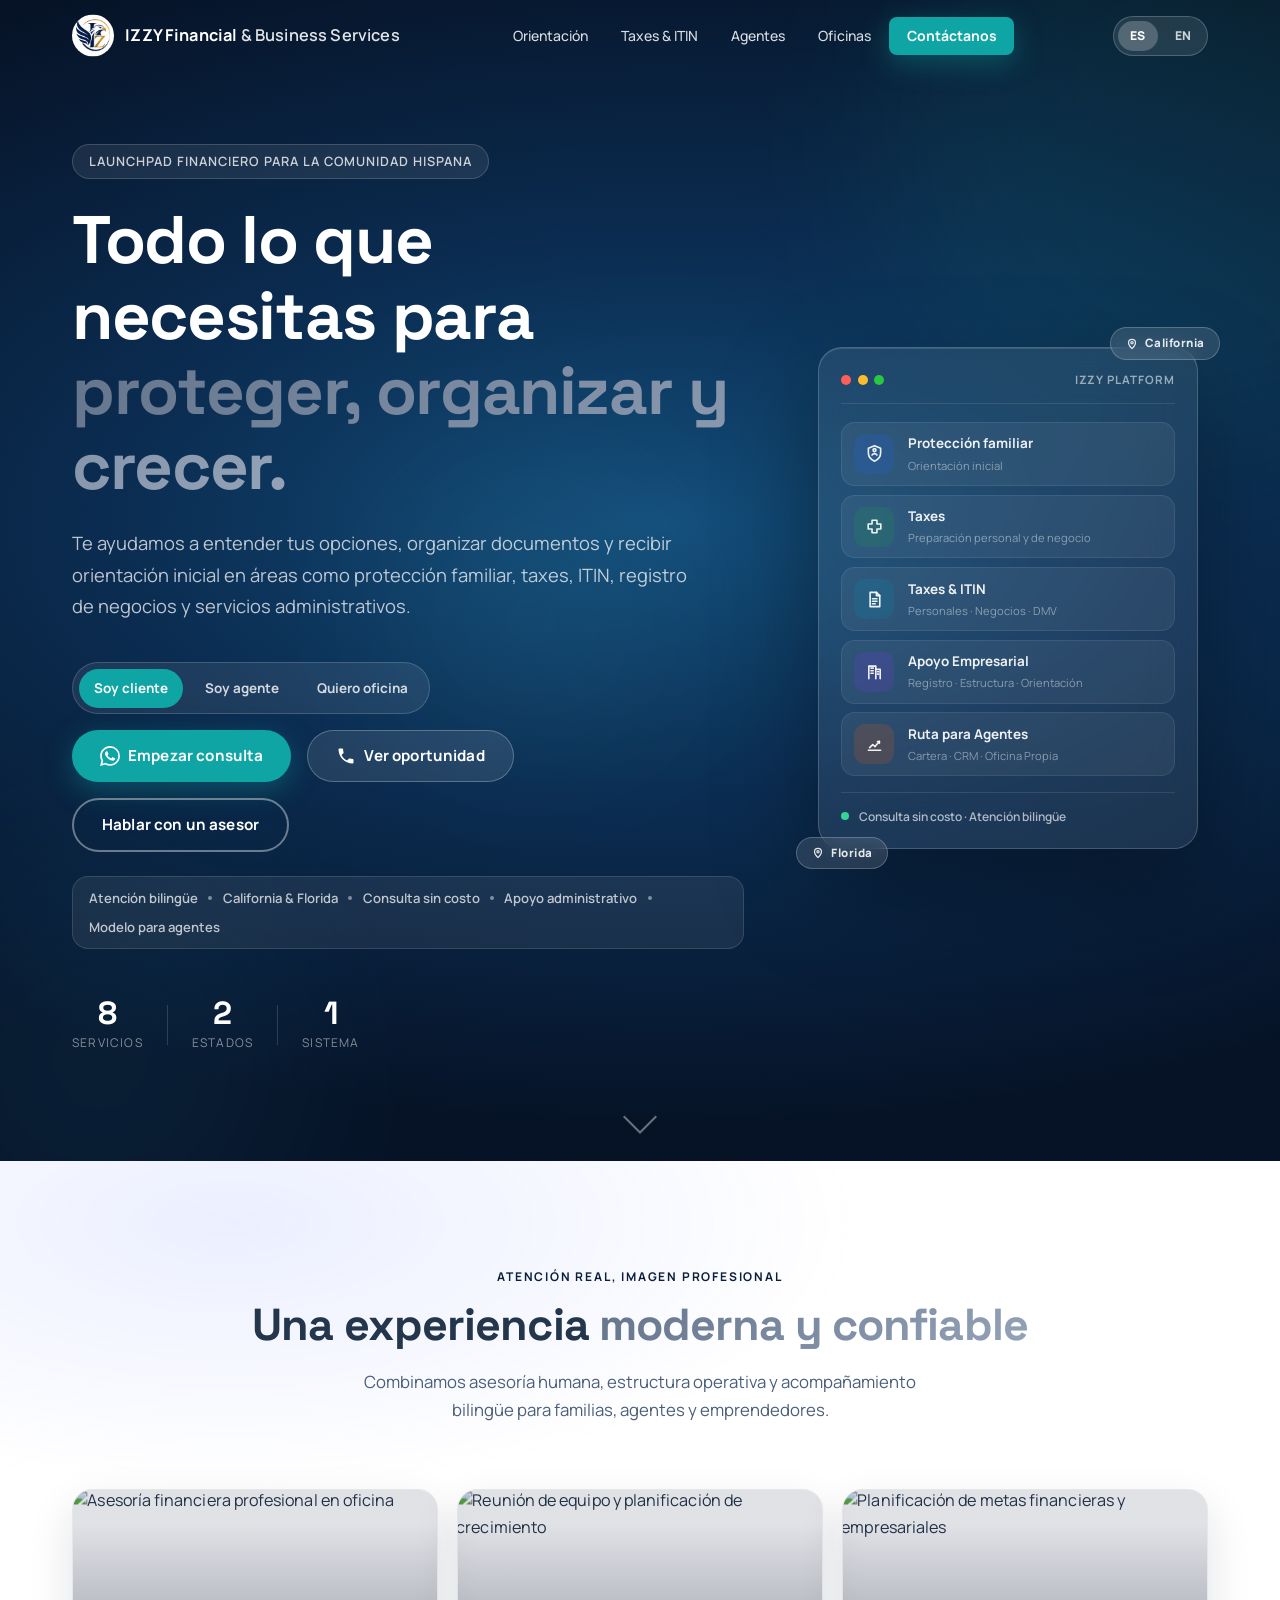
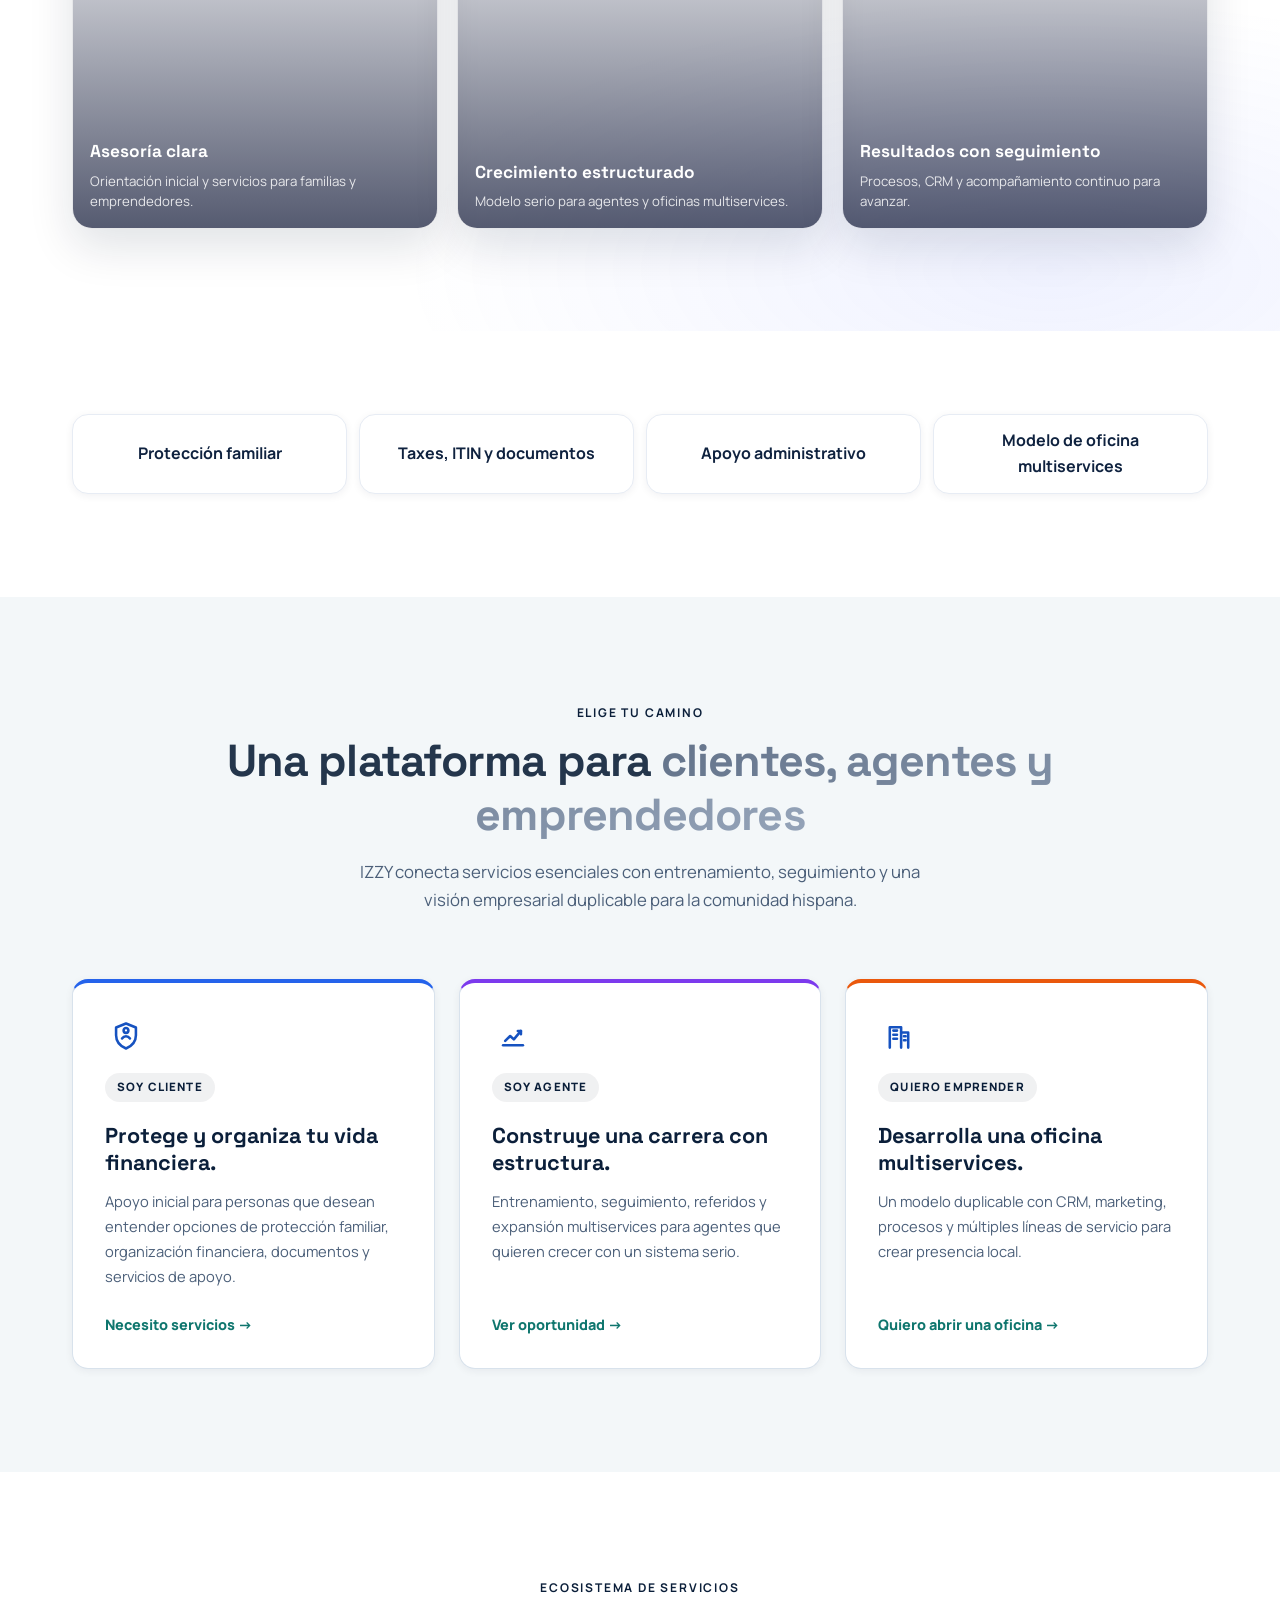
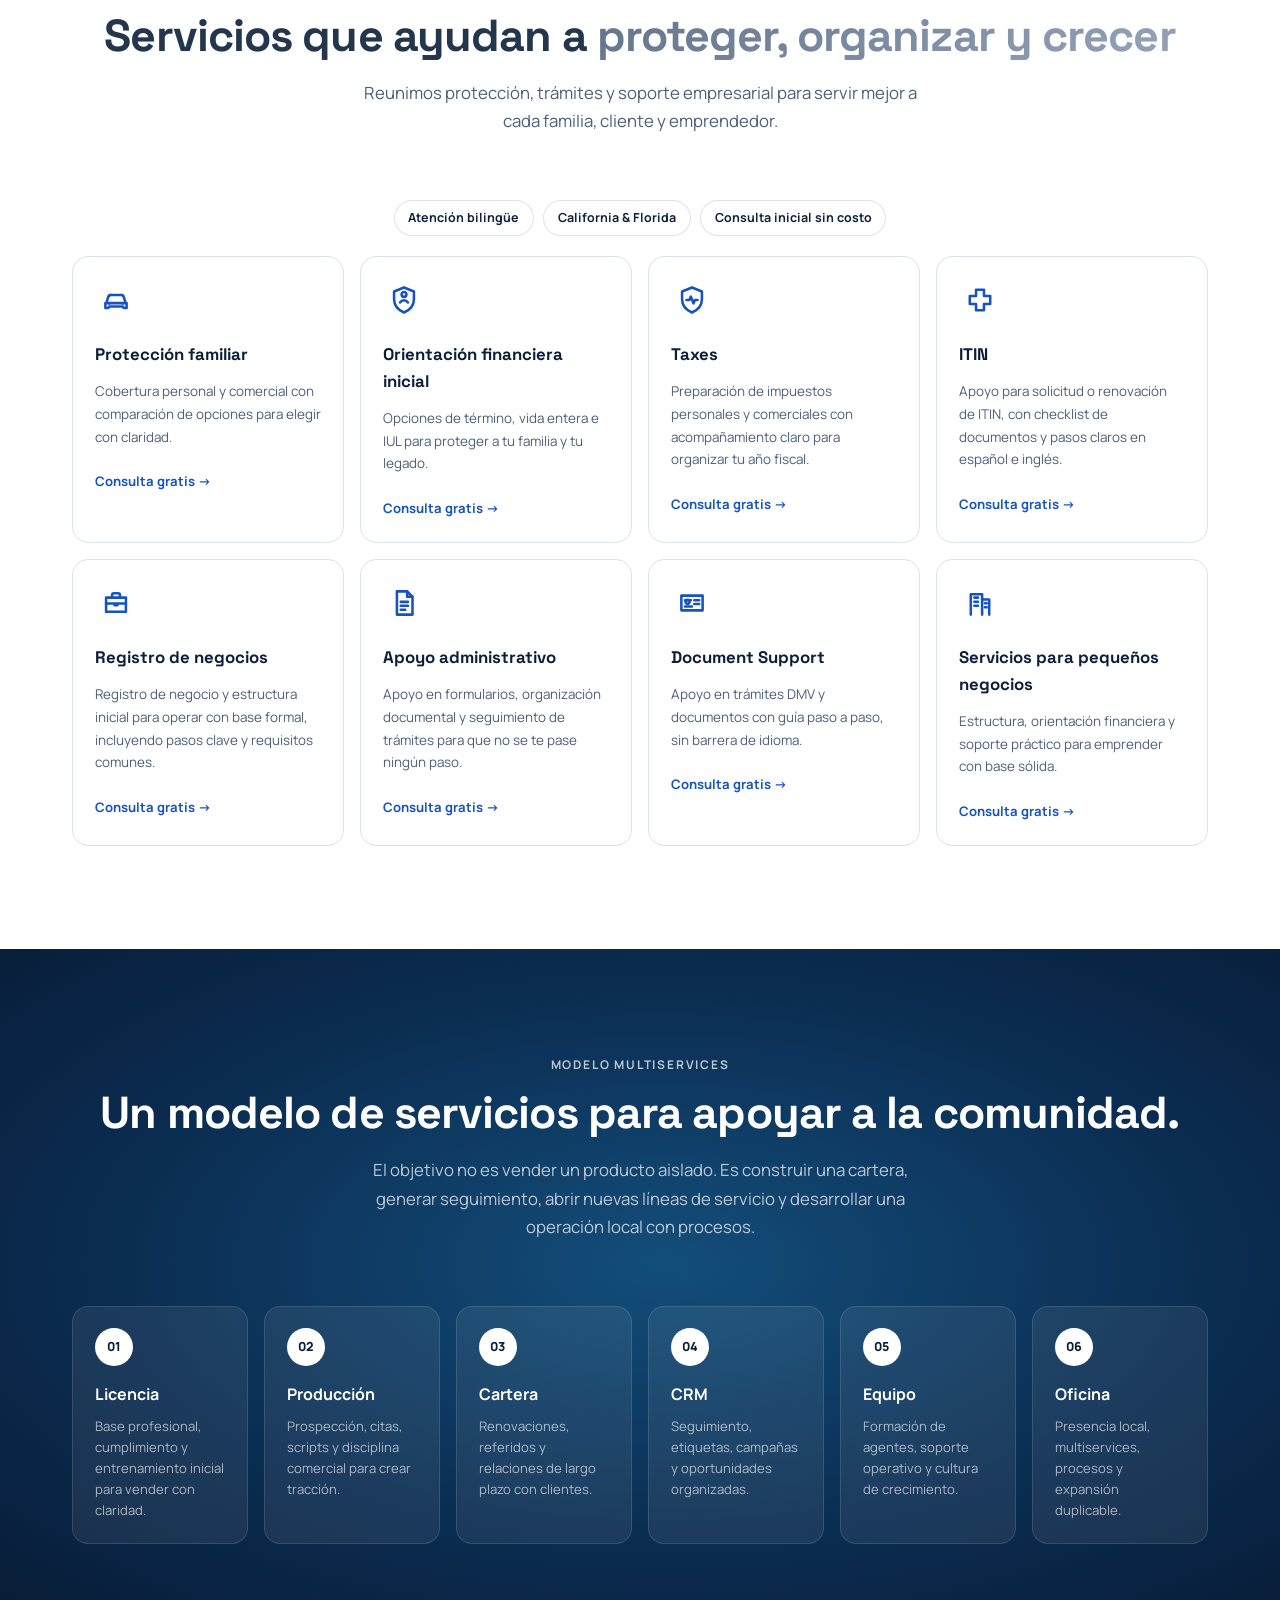
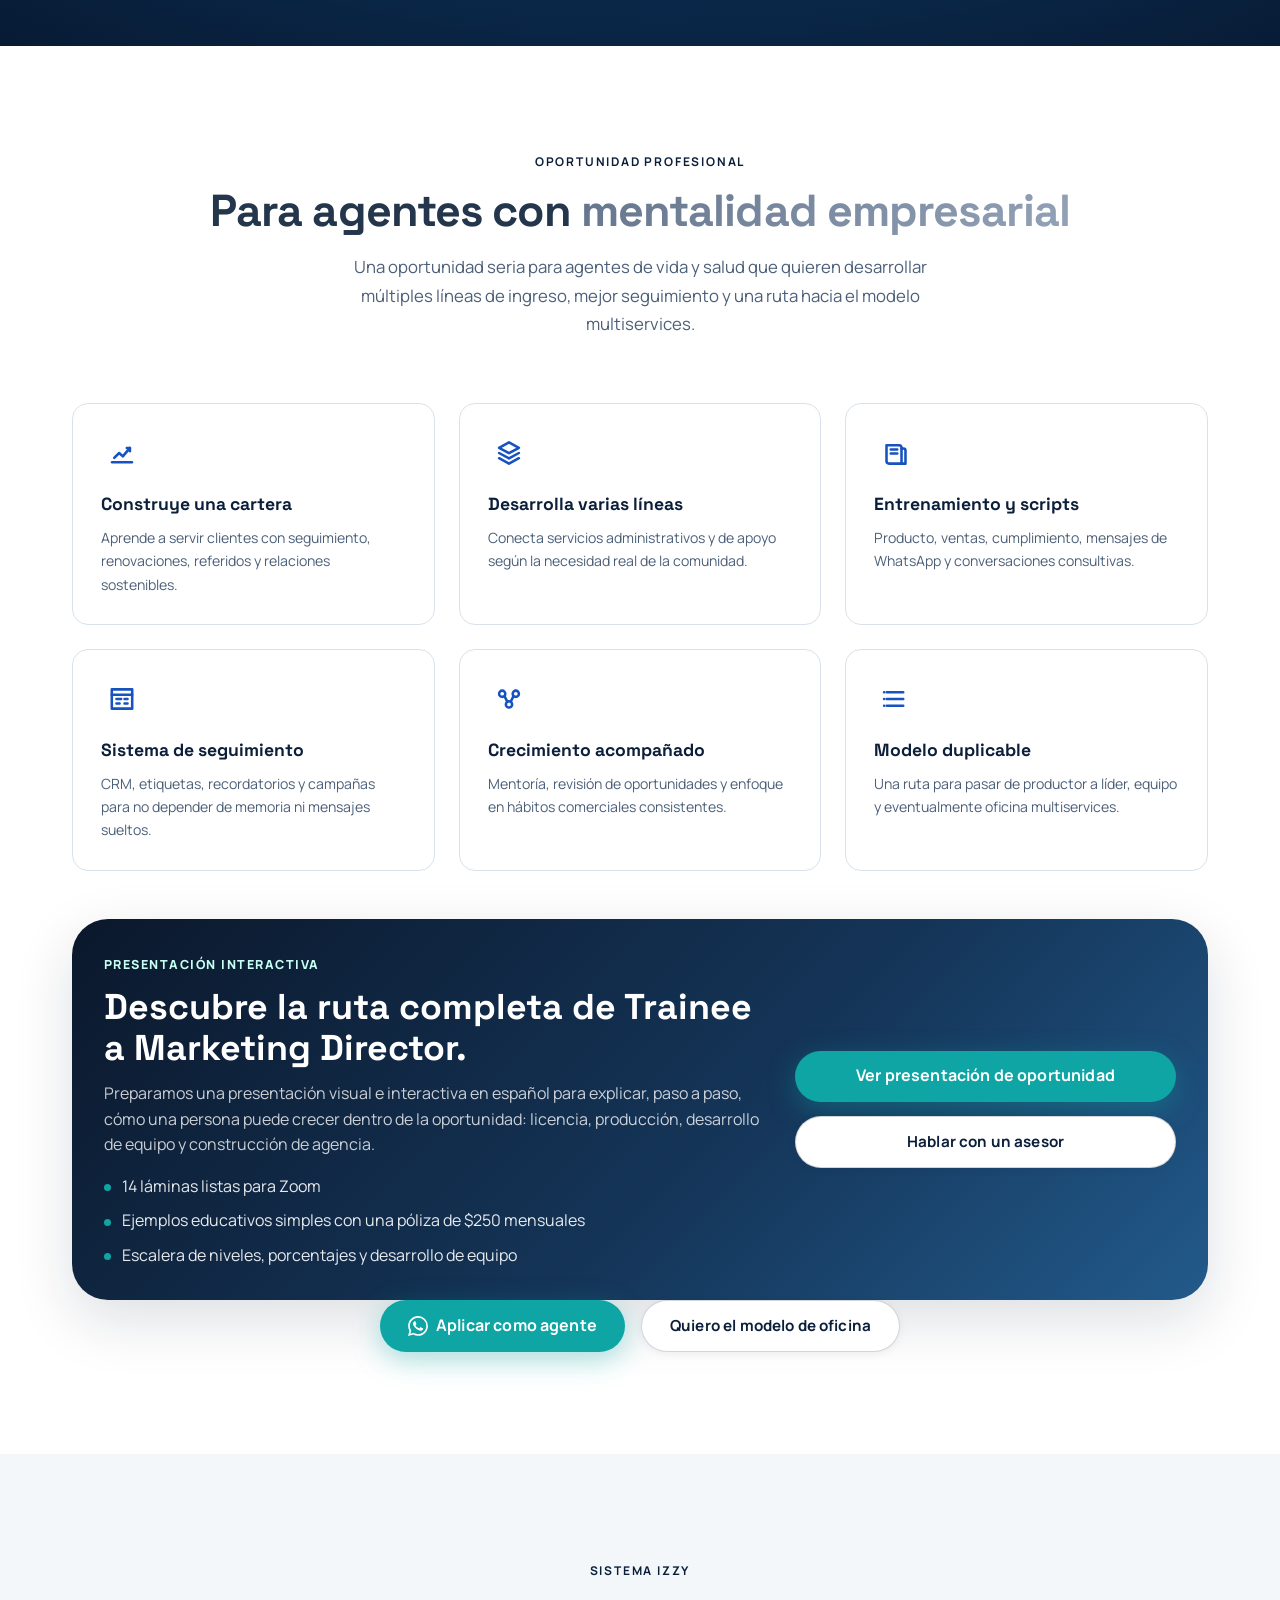
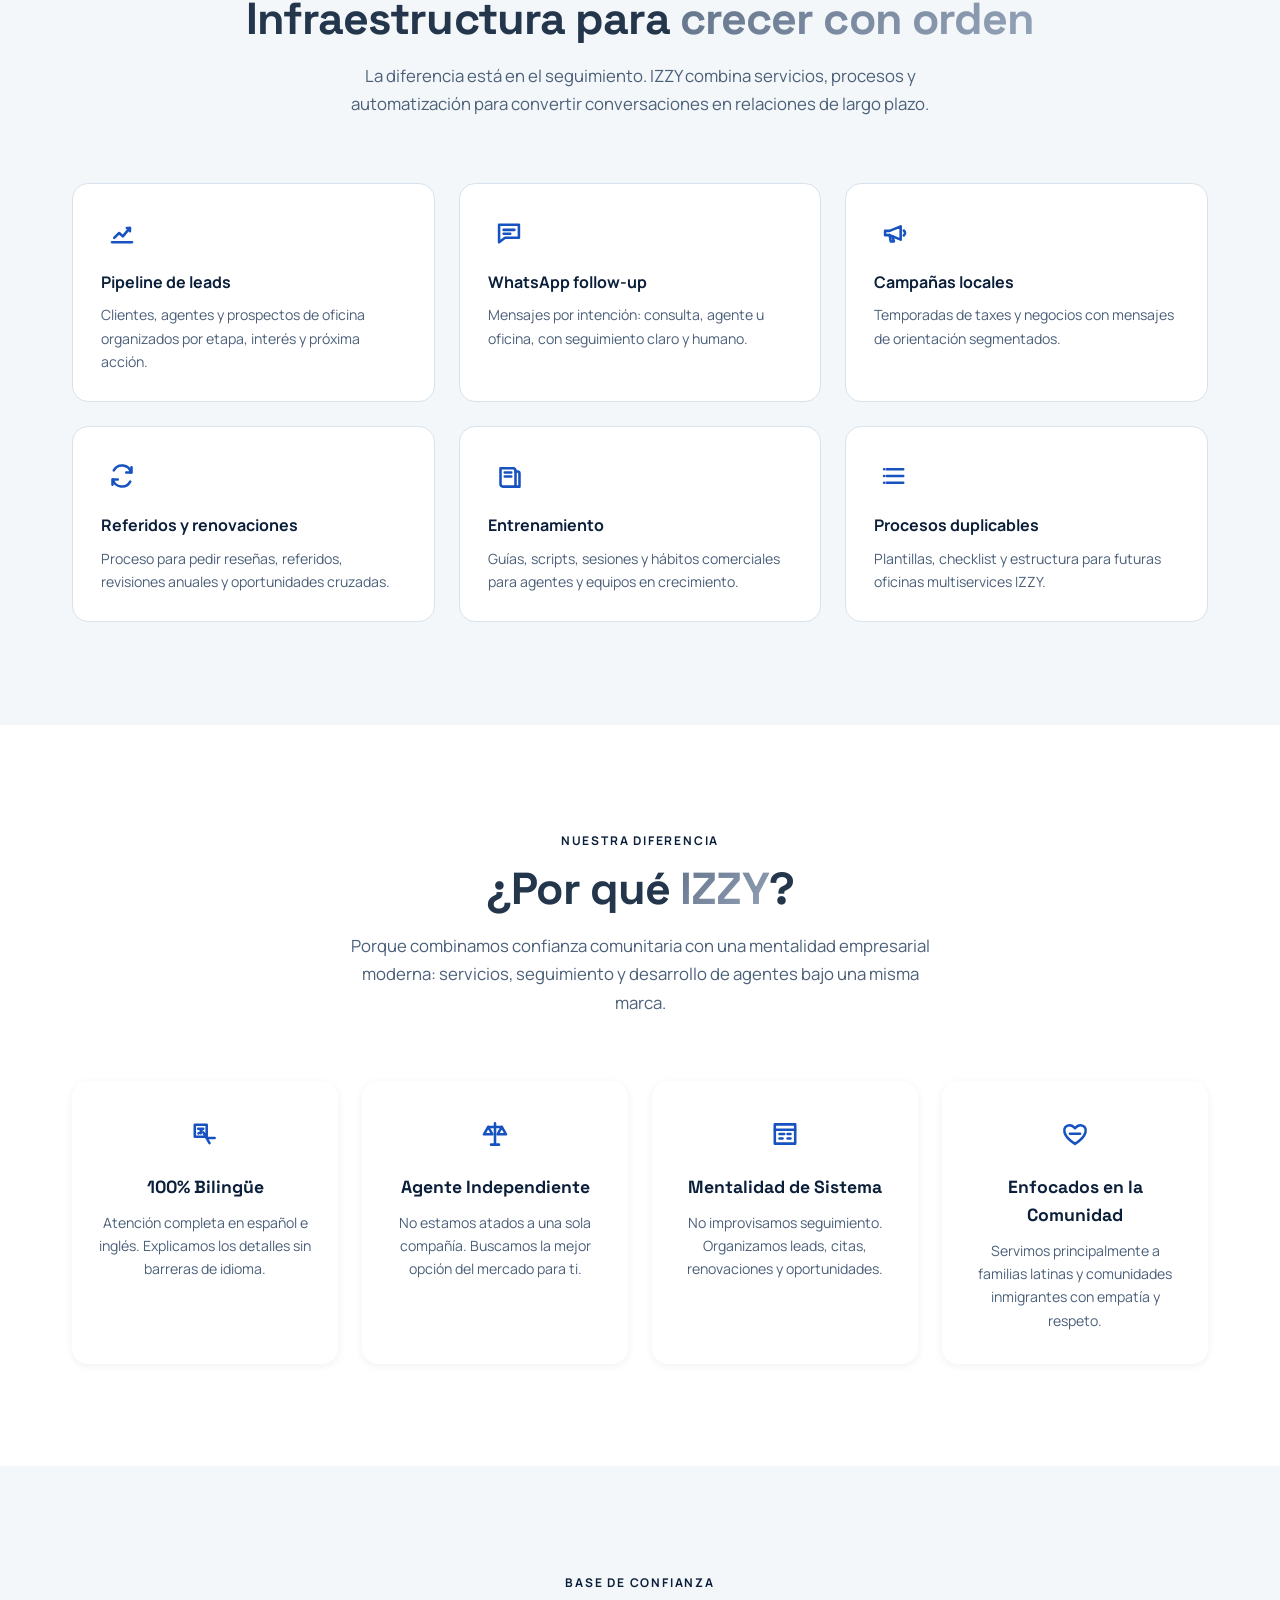
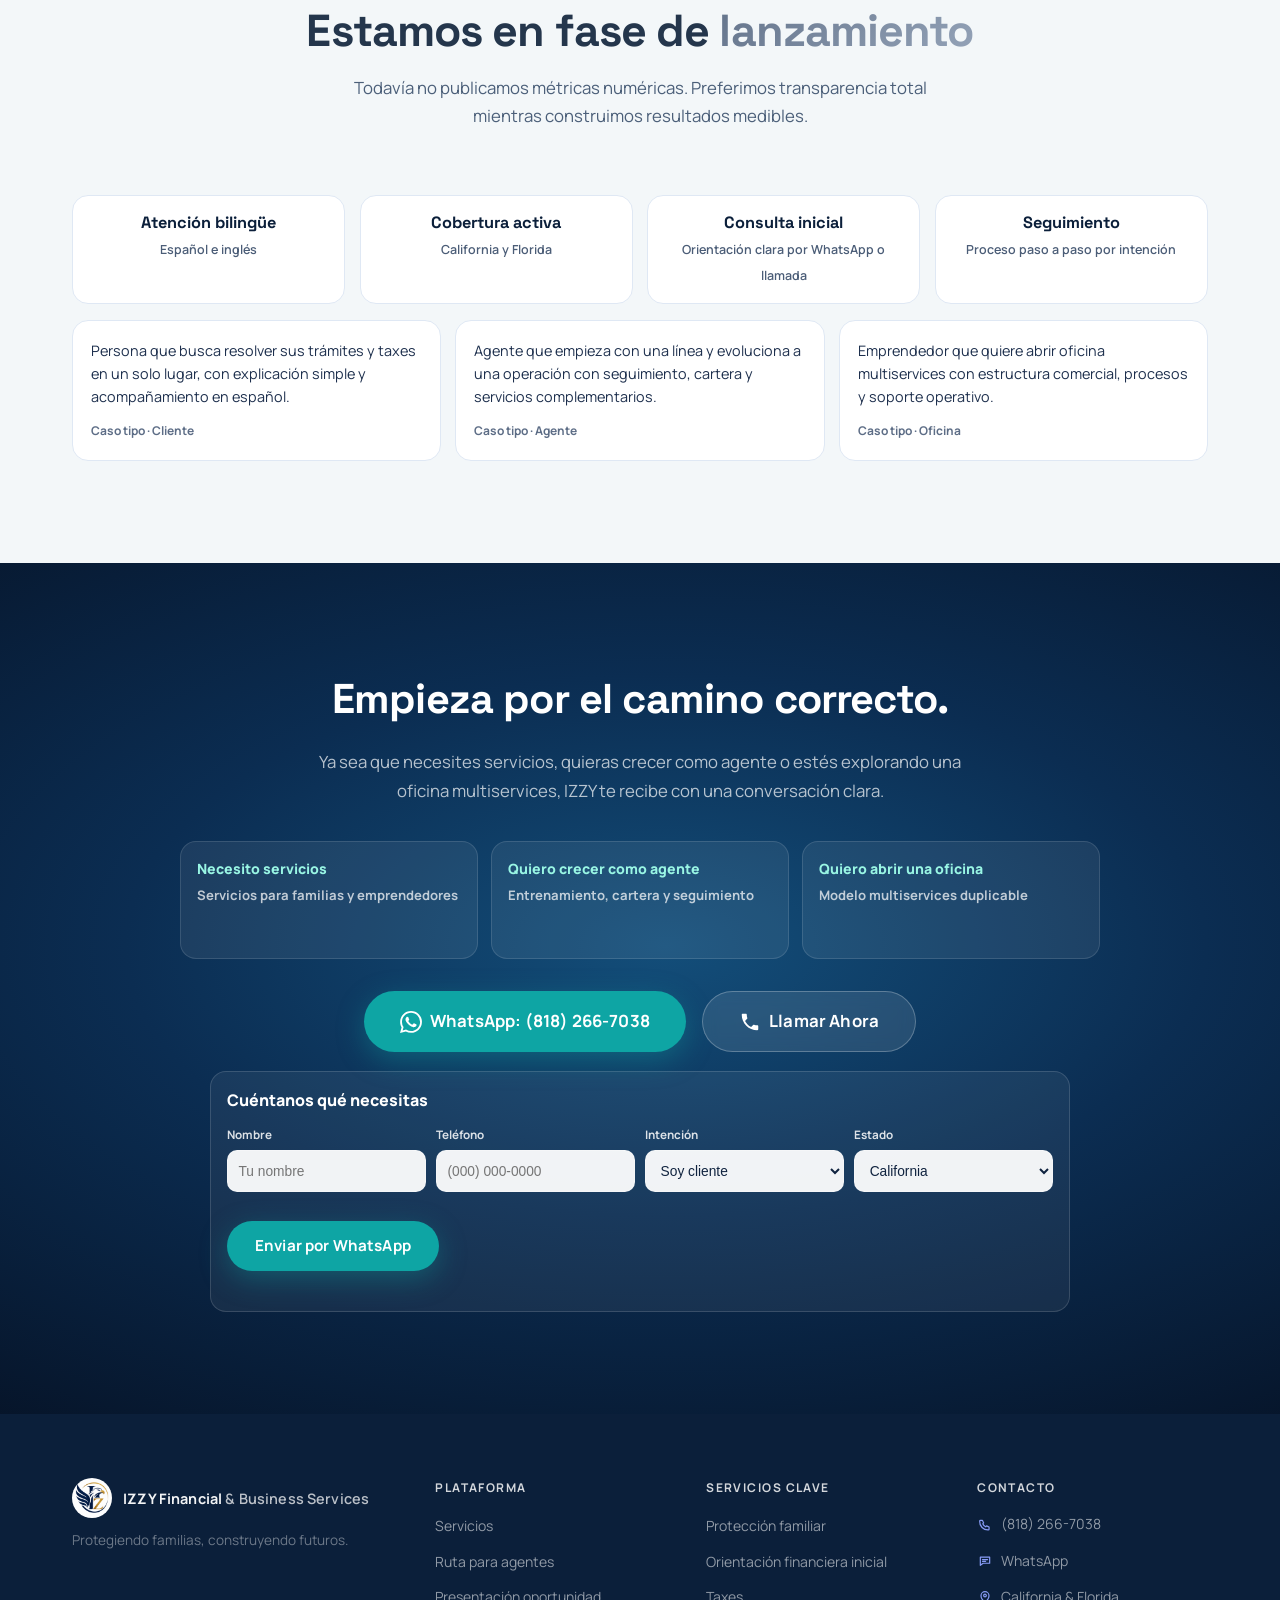
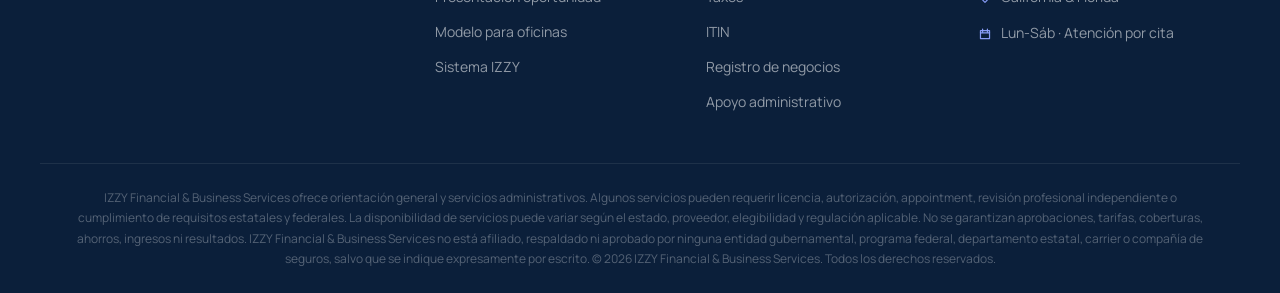
==== index.html @ f1b7c2bd "Add clean career route" ====
<!DOCTYPE html>
<html lang="es">
<head>
  <meta charset="UTF-8" />
  <meta name="viewport" content="width=device-width, initial-scale=1.0" />
  <meta name="robots" content="index,follow" />
  <meta name="description" content="Orientación y servicios administrativos para familias, emprendedores y pequeños negocios en la comunidad hispana." />
  <title>IZZY Financial & Business Services | Orientación y Servicios</title>
  <link rel="canonical" href="https://connectionterritory-cmyk.github.io/izzyfbservices/" />
  <meta name="theme-color" content="#0A192F" />
  <link rel="icon" type="image/png" href="assets/izzy-eagle-logo.png" />
  <link rel="apple-touch-icon" href="assets/izzy-eagle-logo.png" />
  <meta property="og:title" content="IZZY Financial & Business Services | Plataforma Hispana de Crecimiento" />
  <meta property="og:description" content="Orientación y servicios administrativos para familias, emprendedores y pequeños negocios en la comunidad hispana." />
  <meta property="og:type" content="website" />
  <meta property="og:url" content="https://connectionterritory-cmyk.github.io/izzyfbservices/" />
  <meta property="og:image" content="https://connectionterritory-cmyk.github.io/izzyfbservices/assets/izzy-eagle-logo.png" />
  <meta property="og:locale" content="es_US" />
  <meta name="twitter:card" content="summary_large_image" />
  <meta name="twitter:title" content="IZZY Financial & Business Services | Plataforma Hispana de Crecimiento" />
  <meta name="twitter:description" content="Orientación y servicios administrativos para familias, emprendedores y pequeños negocios en la comunidad hispana." />
  <meta name="twitter:image" content="https://connectionterritory-cmyk.github.io/izzyfbservices/assets/izzy-eagle-logo.png" />
  <link rel="preconnect" href="https://fonts.googleapis.com" />
  <link rel="preconnect" href="https://fonts.gstatic.com" crossorigin />
  <link href="https://fonts.googleapis.com/css2?family=Manrope:wght@400;500;600;700;800&family=Space+Grotesk:wght@600;700&display=swap" rel="stylesheet" />
  <link rel="stylesheet" href="styles.css" />

</head>
<body>
  <svg class="icon-sprite" aria-hidden="true" focusable="false">
    <symbol id="icon-shield-family" viewBox="0 0 24 24">
      <path d="M12 3.2 19 6v5.4c0 4.4-2.8 7.6-7 9.4-4.2-1.8-7-5-7-9.4V6l7-2.8Z" />
      <path d="M9.2 13.7c.7-1 1.6-1.5 2.8-1.5s2.1.5 2.8 1.5" />
      <path d="M12 9.8a1.7 1.7 0 1 0 0-3.4 1.7 1.7 0 0 0 0 3.4Z" />
    </symbol>
    <symbol id="icon-medical-cross" viewBox="0 0 24 24">
      <path d="M9.2 4.8h5.6v4.4h4.4v5.6h-4.4v4.4H9.2v-4.4H4.8V9.2h4.4V4.8Z" />
    </symbol>
    <symbol id="icon-medical-shield" viewBox="0 0 24 24">
      <path d="M12 3.2 19 6v5.4c0 4.4-2.8 7.6-7 9.4-4.2-1.8-7-5-7-9.4V6l7-2.8Z" />
      <path d="M8.1 12h2.1l1-2.4 1.8 4.8 1.1-2.4h1.8" />
    </symbol>
    <symbol id="icon-auto" viewBox="0 0 24 24">
      <path d="M5.2 14.2h13.6l-1.2-4.1a2.4 2.4 0 0 0-2.3-1.7H8.7a2.4 2.4 0 0 0-2.3 1.7l-1.2 4.1Z" />
      <path d="M4.5 14.2v3.4h2.1l.6-1h9.6l.6 1h2.1v-3.4" />
      <path d="M7.2 14.5h.1M16.7 14.5h.1" />
    </symbol>
    <symbol id="icon-document" viewBox="0 0 24 24">
      <path d="M7 3.8h7.2L18 7.6v12.6H7V3.8Z" />
      <path d="M14.2 3.8v3.8H18" />
      <path d="M9.7 11.2h5.1M9.7 14h5.1M9.7 16.8h3.2" />
    </symbol>
    <symbol id="icon-building" viewBox="0 0 24 24">
      <path d="M5.5 20.2V5.8h8v14.4" />
      <path d="M13.5 9.5h5v10.7" />
      <path d="M8 8.2h2.6M8 11.1h2.6M8 14h2.6M15.5 12.2h1.2M15.5 15h1.2" />
    </symbol>
    <symbol id="icon-license" viewBox="0 0 24 24">
      <path d="M4.5 6.8h15v10.4h-15V6.8Z" />
      <path d="M7 10h4.2M13.6 10h3.5M13.6 12.7h3.5M7 14.5h5" />
      <path d="M8.9 12.6a1.4 1.4 0 1 0 0-2.8 1.4 1.4 0 0 0 0 2.8Z" />
    </symbol>
    <symbol id="icon-briefcase" viewBox="0 0 24 24">
      <path d="M5 8.2h14v10H5v-10Z" />
      <path d="M9.2 8.2V6.5c0-.8.6-1.4 1.4-1.4h2.8c.8 0 1.4.6 1.4 1.4v1.7" />
      <path d="M5 12.4h14M11 12.4v1.1h2v-1.1" />
    </symbol>
    <symbol id="icon-growth" viewBox="0 0 24 24">
      <path d="M5 18.5h14" />
      <path d="M6.5 15.5 10 12l2.6 2.4 5-6" />
      <path d="M15.4 8.5h2.2v2.2" />
    </symbol>
    <symbol id="icon-layers" viewBox="0 0 24 24">
      <path d="m12 4.5 7 3.8-7 3.8-7-3.8 7-3.8Z" />
      <path d="m5 12 7 3.8 7-3.8" />
      <path d="m5 15.7 7 3.8 7-3.8" />
    </symbol>
    <symbol id="icon-training" viewBox="0 0 24 24">
      <path d="M6 6.5h8.8c1 0 1.8.8 1.8 1.8v11.2H7.8A1.8 1.8 0 0 1 6 17.7V6.5Z" />
      <path d="M9 9.5h4.6M9 12.4h4.6" />
      <path d="M16.6 8.8H18c.8 0 1.4.6 1.4 1.4v9.3h-2.8" />
    </symbol>
    <symbol id="icon-dashboard" viewBox="0 0 24 24">
      <path d="M4.8 5.2h14.4v13.6H4.8V5.2Z" />
      <path d="M4.8 9h14.4M8.1 12h3.3M8.1 15.2h2.2M13.8 12h2.1M13.8 15.2h2.1" />
    </symbol>
    <symbol id="icon-network" viewBox="0 0 24 24">
      <path d="M7.2 10.5a2.2 2.2 0 1 0 0-4.4 2.2 2.2 0 0 0 0 4.4ZM16.8 10.5a2.2 2.2 0 1 0 0-4.4 2.2 2.2 0 0 0 0 4.4ZM12 18a2.2 2.2 0 1 0 0-4.4A2.2 2.2 0 0 0 12 18Z" />
      <path d="m8.9 10.1 1.9 3.8M15.1 10.1l-1.9 3.8" />
    </symbol>
    <symbol id="icon-chat" viewBox="0 0 24 24">
      <path d="M5 6.2h14v9.2H9.2L5 18.5V6.2Z" />
      <path d="M8.2 9.8h7.6M8.2 12.5h4.7" />
    </symbol>
    <symbol id="icon-megaphone" viewBox="0 0 24 24">
      <path d="M5 13.5h3.2l7.8 3.2V7.3l-7.8 3.2H5v3Z" />
      <path d="M8.2 13.5 9 18h2.2l-.9-3.6" />
      <path d="M18.2 10.3c.6.5.9 1.1.9 1.7s-.3 1.2-.9 1.7" />
    </symbol>
    <symbol id="icon-refresh" viewBox="0 0 24 24">
      <path d="M18.4 9.5A6.6 6.6 0 0 0 6.2 8" />
      <path d="M18.7 5.8v3.7h-3.7" />
      <path d="M5.6 14.5A6.6 6.6 0 0 0 17.8 16" />
      <path d="M5.3 18.2v-3.7H9" />
    </symbol>
    <symbol id="icon-operations" viewBox="0 0 24 24">
      <path d="M6.2 7.2h11.6M6.2 12h11.6M6.2 16.8h11.6" />
      <path d="M4.3 7.2h.1M4.3 12h.1M4.3 16.8h.1" />
    </symbol>
    <symbol id="icon-language" viewBox="0 0 24 24">
      <path d="M4.8 5.5h8.4v8.4H4.8V5.5ZM10.8 10.8l4.4 7.7M13 14.8h5.8" />
      <path d="M7.2 8.3h3.6M9 8.3v3.1M7.4 11.6c1.3-.7 2.2-1.8 2.8-3.3" />
    </symbol>
    <symbol id="icon-scale" viewBox="0 0 24 24">
      <path d="M12 4.5v15M7.2 7h9.6" />
      <path d="m7.2 7-3 5.2h6L7.2 7ZM16.8 7l-3 5.2h6L16.8 7Z" />
      <path d="M9.2 19.5h5.6" />
    </symbol>
    <symbol id="icon-heart-community" viewBox="0 0 24 24">
      <path d="M12 19s-6.2-3.8-7.4-8.1C3.8 8 5.5 5.8 8.1 5.8c1.5 0 2.8.8 3.9 2.1 1.1-1.3 2.4-2.1 3.9-2.1 2.6 0 4.3 2.2 3.5 5.1C18.2 15.2 12 19 12 19Z" />
      <path d="M8.4 11.8h7.2" />
    </symbol>
    <symbol id="icon-phone" viewBox="0 0 24 24">
      <path d="M8.2 5.2 10 8.9 8.6 10.3c.9 2 2.4 3.5 4.4 4.4l1.4-1.4 3.7 1.8v3.2c0 .6-.5 1.1-1.1 1.1A12.4 12.4 0 0 1 4 6.3c0-.6.5-1.1 1.1-1.1h3.1Z" />
    </symbol>
    <symbol id="icon-location" viewBox="0 0 24 24">
      <path d="M12 20s6-5.2 6-10a6 6 0 1 0-12 0c0 4.8 6 10 6 10Z" />
      <path d="M12 11.8a2 2 0 1 0 0-4 2 2 0 0 0 0 4Z" />
    </symbol>
    <symbol id="icon-calendar" viewBox="0 0 24 24">
      <path d="M5.2 6.8h13.6v12H5.2v-12Z" />
      <path d="M5.2 10.2h13.6M8.4 4.5v4M15.6 4.5v4" />
    </symbol>
  </svg>

  <!-- ===== HEADER ===== -->
  <header class="header" id="header">
    <div class="container header__inner">
      <a href="#inicio" class="logo" id="logo-link">
        <span class="logo__mark logo__mark--header">
          <img src="assets/izzy-eagle-logo.png" alt="Logo de IZZY" width="48" height="48" decoding="async" />
        </span>
        <span class="logo__text">IZZY Financial <em>&amp; Business Services</em></span>
      </a>
      <nav class="nav" id="main-nav" aria-label="Navegación principal">
        <ul class="nav__list">
          <li><a href="#servicios" class="nav__link" id="nav-servicios">Orientación</a></li>
          <li><a href="#servicios" class="nav__link" id="nav-modelo">Taxes &amp; ITIN</a></li>
          <li><a href="#agentes" class="nav__link" id="nav-agentes">Agentes</a></li>
          <li><a href="#modelo" class="nav__link" id="nav-sistema">Oficinas</a></li>
          <li><a href="#contacto" class="nav__link nav__link--cta" id="nav-contacto">Contáctanos</a></li>
        </ul>
      </nav>
      <div class="lang-switch" aria-label="Selector de idioma">
        <button class="lang-switch__btn is-active" type="button" data-lang="es">ES</button>
        <button class="lang-switch__btn" type="button" data-lang="en">EN</button>
      </div>
      <button class="nav-toggle" id="nav-toggle" aria-label="Abrir menú" aria-expanded="false" aria-controls="main-nav">
        <span></span><span></span><span></span>
      </button>
    </div>
  </header>

  <!-- ===== HERO ===== -->
  <section class="hero" id="inicio">
    <div class="hero__bg-shapes" aria-hidden="true">
      <div class="shape shape--1"></div>
      <div class="shape shape--2"></div>
      <div class="shape shape--3"></div>
    </div>
    <div class="container hero__content">
      <!-- LEFT: Text content -->
      <div class="hero__text">
      <div class="hero__badge reveal" id="hero-badge">Launchpad financiero para la comunidad hispana</div>
      <h1 class="hero__title reveal" id="hero-title">
        Todo lo que necesitas para<br>
        <span class="gradient-text">proteger, organizar y crecer.</span>
      </h1>
      <p class="hero__subtitle reveal" id="hero-subtitle">
        Te ayudamos a entender tus opciones, organizar documentos y recibir orientación inicial en áreas como protección familiar, taxes, ITIN, registro de negocios y servicios administrativos.
      </p>
      <div class="intent-switch reveal" id="intent-switch" role="tablist" aria-label="Elige tu intención">
        <button class="intent-switch__btn is-active" data-intent="cliente" role="tab" aria-selected="true">Soy cliente</button>
        <button class="intent-switch__btn" data-intent="agente" role="tab" aria-selected="false">Soy agente</button>
        <button class="intent-switch__btn" data-intent="oficina" role="tab" aria-selected="false">Quiero oficina</button>
      </div>
      <div class="hero__ctas reveal" id="hero-ctas">
        <a href="https://wa.me/18182667038?text=Hola%2C%20quiero%20orientaci%C3%B3n%20inicial%20sobre%20servicios%20para%20familias%20o%20emprendedores."
           class="btn btn--primary" id="cta-whatsapp-hero" target="_blank" rel="noopener">
          <svg viewBox="0 0 24 24" fill="currentColor" width="20" height="20" aria-hidden="true"><path d="M17.472 14.382c-.297-.149-1.758-.867-2.03-.967-.273-.099-.471-.148-.67.15-.197.297-.767.966-.94 1.164-.173.199-.347.223-.644.075-.297-.15-1.255-.463-2.39-1.475-.883-.788-1.48-1.761-1.653-2.059-.173-.297-.018-.458.13-.606.134-.133.298-.347.446-.52.149-.174.198-.298.298-.497.099-.198.05-.371-.025-.52-.075-.149-.669-1.612-.916-2.207-.242-.579-.487-.5-.669-.51-.173-.008-.371-.01-.57-.01-.198 0-.52.074-.792.372-.272.297-1.04 1.016-1.04 2.479 0 1.462 1.065 2.875 1.213 3.074.149.198 2.096 3.2 5.077 4.487.709.306 1.262.489 1.694.625.712.227 1.36.195 1.871.118.571-.085 1.758-.719 2.006-1.413.248-.694.248-1.289.173-1.413-.074-.124-.272-.198-.57-.347m-5.421 7.403h-.004a9.87 9.87 0 01-5.031-1.378l-.361-.214-3.741.982.998-3.648-.235-.374a9.86 9.86 0 01-1.51-5.26c.001-5.45 4.436-9.884 9.888-9.884 2.64 0 5.122 1.03 6.988 2.898a9.825 9.825 0 012.893 6.994c-.003 5.45-4.437 9.884-9.885 9.884m8.413-18.297A11.815 11.815 0 0012.05 0C5.495 0 .16 5.335.157 11.892c0 2.096.547 4.142 1.588 5.945L.057 24l6.305-1.654a11.882 11.882 0 005.683 1.448h.005c6.554 0 11.89-5.335 11.893-11.893a11.821 11.821 0 00-3.48-8.413z"/></svg>
          Empezar consulta
        </a>
        <a href="career/"
           class="btn btn--secondary" id="cta-agent-hero">
          <svg viewBox="0 0 24 24" fill="currentColor" width="20" height="20" aria-hidden="true"><path d="M6.62 10.79c1.44 2.83 3.76 5.14 6.59 6.59l2.2-2.2c.27-.27.67-.36 1.02-.24 1.12.37 2.33.57 3.57.57.55 0 1 .45 1 1V20c0 .55-.45 1-1 1-9.39 0-17-7.61-17-17 0-.55.45-1 1-1h3.5c.55 0 1 .45 1 1 0 1.25.2 2.45.57 3.57.11.35.03.74-.25 1.02l-2.2 2.2z"/></svg>
          Ver oportunidad
        </a>
        <a href="https://wa.me/18182667038?text=Hola%2C%20quiero%20conocer%20el%20modelo%20multiservices%20de%20IZZY."
           class="btn btn--outline-white" id="cta-office-hero" target="_blank" rel="noopener">
          Hablar con un asesor
        </a>
      </div>
      <div class="trust-strip reveal" id="trust-strip" aria-label="Señales de confianza">
        <span>Atención bilingüe</span>
        <span>California &amp; Florida</span>
        <span>Consulta sin costo</span>
        <span>Apoyo administrativo</span>
        <span>Modelo para agentes</span>
      </div>
      <div class="hero__stats reveal" id="hero-stats">
        <div class="stat">
          <strong class="stat__num">8</strong>
          <span class="stat__label">Servicios</span>
        </div>
        <div class="stat__divider" aria-hidden="true"></div>
        <div class="stat">
          <strong class="stat__num">2</strong>
          <span class="stat__label">Estados</span>
        </div>
        <div class="stat__divider" aria-hidden="true"></div>
        <div class="stat">
          <strong class="stat__num">1</strong>
          <span class="stat__label">Sistema</span>
        </div>
      </div>
      </div><!-- end hero__text -->

      <!-- RIGHT: Visual service preview card -->
      <div class="hero__visual" aria-hidden="true">
        <div class="hero-card">
          <div class="hero-card__header">
            <span class="hero-card__dot"></span>
            <span class="hero-card__dot"></span>
            <span class="hero-card__dot"></span>
            <span class="hero-card__label">IZZY Platform</span>
          </div>
          <div class="hero-card__services">
            <div class="hero-card__svc">
              <div class="hero-card__svc-emoji" style="background:rgba(37,99,235,.18)">
                <svg class="site-icon" aria-hidden="true"><use href="#icon-shield-family"></use></svg>
              </div>
              <div class="hero-card__svc-info">
                <span class="hero-card__svc-name">Protección familiar</span>
                <span class="hero-card__svc-sub">Orientación inicial</span>
              </div>
            </div>
            <div class="hero-card__svc">
              <div class="hero-card__svc-emoji" style="background:rgba(22,163,74,.18)">
                <svg class="site-icon" aria-hidden="true"><use href="#icon-medical-cross"></use></svg>
              </div>
              <div class="hero-card__svc-info">
                <span class="hero-card__svc-name">Taxes</span>
                <span class="hero-card__svc-sub">Preparación personal y de negocio</span>
              </div>
            </div>
            <div class="hero-card__svc">
              <div class="hero-card__svc-emoji" style="background:rgba(8,145,178,.18)">
                <svg class="site-icon" aria-hidden="true"><use href="#icon-document"></use></svg>
              </div>
              <div class="hero-card__svc-info">
                <span class="hero-card__svc-name">Taxes &amp; ITIN</span>
                <span class="hero-card__svc-sub">Personales · Negocios · DMV</span>
              </div>
            </div>
            <div class="hero-card__svc">
              <div class="hero-card__svc-emoji" style="background:rgba(124,58,237,.18)">
                <svg class="site-icon" aria-hidden="true"><use href="#icon-building"></use></svg>
              </div>
              <div class="hero-card__svc-info">
                <span class="hero-card__svc-name">Apoyo Empresarial</span>
                <span class="hero-card__svc-sub">Registro · Estructura · Orientación</span>
              </div>
            </div>
            <div class="hero-card__svc">
              <div class="hero-card__svc-emoji" style="background:rgba(234,88,12,.18)">
                <svg class="site-icon" aria-hidden="true"><use href="#icon-growth"></use></svg>
              </div>
              <div class="hero-card__svc-info">
                <span class="hero-card__svc-name">Ruta para Agentes</span>
                <span class="hero-card__svc-sub">Cartera · CRM · Oficina Propia</span>
              </div>
            </div>
          </div>
          <div class="hero-card__footer">
            <span class="hero-card__pulse"></span>
            <span class="hero-card__status">Consulta sin costo · Atención bilingüe</span>
          </div>
        </div>
        <div class="hero-float hero-float--ca"><svg class="site-icon" aria-hidden="true"><use href="#icon-location"></use></svg>California</div>
        <div class="hero-float hero-float--fl"><svg class="site-icon" aria-hidden="true"><use href="#icon-location"></use></svg>Florida</div>
      </div><!-- end hero__visual -->
    </div>
    <div class="hero__scroll-hint" aria-hidden="true">
      <div class="scroll-arrow"></div>
    </div>
  </section>

  <!-- ===== VISUALES PROFESIONALES ===== -->
  <section class="section visual-story" id="visual-story" aria-label="Imágenes de atención profesional">
    <div class="container">
      <div class="section__header reveal">
        <span class="section__eyebrow">Atención real, imagen profesional</span>
        <h2 class="section__title">Una experiencia <span class="gradient-text">moderna y confiable</span></h2>
        <p class="section__desc">Combinamos asesoría humana, estructura operativa y acompañamiento bilingüe para familias, agentes y emprendedores.</p>
      </div>
      <div class="visual-story__grid">
        <article class="visual-card reveal">
          <img
            src="https://images.unsplash.com/photo-1556740738-b6a63e27c4df?auto=format&fit=crop&w=1200&q=80"
            alt="Asesoría financiera profesional en oficina"
            loading="lazy"
            decoding="async"
          />
          <div class="visual-card__overlay">
            <h3>Asesoría clara</h3>
            <p>Orientación paso a paso en trámites, taxes e ITIN.</p>
          </div>
        </article>
        <article class="visual-card reveal">
          <img
            src="https://images.unsplash.com/photo-1521791136064-7986c2920216?auto=format&fit=crop&w=1200&q=80"
            alt="Reunión de equipo y planificación de crecimiento"
            loading="lazy"
            decoding="async"
          />
          <div class="visual-card__overlay">
            <h3>Crecimiento estructurado</h3>
            <p>Modelo serio para agentes y oficinas multiservices.</p>
          </div>
        </article>
        <article class="visual-card reveal">
          <img
            src="https://images.unsplash.com/photo-1454165804606-c3d57bc86b40?auto=format&fit=crop&w=1200&q=80"
            alt="Planificación de metas financieras y empresariales"
            loading="lazy"
            decoding="async"
          />
          <div class="visual-card__overlay">
            <h3>Resultados con seguimiento</h3>
            <p>Procesos, CRM y acompañamiento continuo para avanzar.</p>
          </div>
        </article>
      </div>
    </div>
  </section>

  <!-- ===== CATEGORÍAS PRINCIPALES ===== -->
  <section class="section section--category" id="categorias">
    <div class="container">
      <div class="category-strip reveal">
        <a href="#servicios" class="category-chip">personales y comerciales</a>
        <a href="#servicios" class="category-chip">Taxes, ITIN y documentos</a>
        <a href="#agentes" class="category-chip">Ruta para agentes</a>
        <a href="#modelo" class="category-chip">Modelo de oficina multiservices</a>
      </div>
    </div>
  </section>

  <!-- ===== TRES CAMINOS ===== -->
  <section class="section section--accent" id="caminos">
    <div class="container">
      <div class="section__header reveal">
        <span class="section__eyebrow">Elige tu camino</span>
        <h2 class="section__title">Una plataforma para <span class="gradient-text">clientes, agentes y emprendedores</span></h2>
        <p class="section__desc">IZZY conecta servicios esenciales con entrenamiento, seguimiento y una visión empresarial duplicable para la comunidad hispana.</p>
      </div>
      <div class="path-grid" id="path-grid">
        <article class="path-card reveal" id="path-cliente">
          <span class="path-card__visual" aria-hidden="true"><svg class="site-icon"><use href="#icon-shield-family"></use></svg></span>
          <span class="path-card__label">Soy Cliente</span>
          <h3 class="path-card__title">Protege y organiza tu vida financiera.</h3>
          <p class="path-card__desc">Servicios administrativos, taxes, ITIN y apoyo con trámites para familias que buscan confianza, claridad y acompañamiento bilingüe.</p>
          <a href="https://wa.me/18182667038?text=Hola%2C%20quiero%20orientaci%C3%B3n%20inicial%20sobre%20servicios%20para%20familias%20o%20emprendedores." class="path-card__link" target="_blank" rel="noopener">Necesito servicios →</a>
        </article>
        <article class="path-card reveal" id="path-agente">
          <span class="path-card__visual" aria-hidden="true"><svg class="site-icon"><use href="#icon-growth"></use></svg></span>
          <span class="path-card__label">Soy Agente</span>
          <h3 class="path-card__title">Construye una carrera con estructura.</h3>
          <p class="path-card__desc">Entrenamiento, seguimiento, referidos y expansión multiservices para agentes que quieren crecer con un sistema serio.</p>
          <a href="career/" class="path-card__link">Quiero crecer como agente →</a>
        </article>
        <article class="path-card reveal" id="path-oficina">
          <span class="path-card__visual" aria-hidden="true"><svg class="site-icon"><use href="#icon-building"></use></svg></span>
          <span class="path-card__label">Quiero Emprender</span>
          <h3 class="path-card__title">Desarrolla una oficina multiservices.</h3>
          <p class="path-card__desc">Un modelo duplicable con CRM, marketing, procesos y múltiples líneas de servicio para crear presencia local.</p>
          <a href="https://wa.me/18182667038?text=Hola%2C%20quiero%20abrir%20una%20oficina%20multiservices%20IZZY" class="path-card__link" target="_blank" rel="noopener">Quiero abrir una oficina →</a>
        </article>
      </div>
    </div>
  </section>

  <!-- ===== SERVICIOS ===== -->
  <section class="section" id="servicios">
    <div class="container">
      <div class="section__header reveal">
        <span class="section__eyebrow">Ecosistema de servicios</span>
        <h2 class="section__title">Servicios que ayudan a <span class="gradient-text">proteger, organizar y crecer</span></h2>
        <p class="section__desc">Reunimos protección, trámites y soporte empresarial para servir mejor a cada familia, cliente y emprendedor.</p>
      </div>
      <div class="services-topbar reveal">
        <span class="services-pill">Atención bilingüe</span>
        <span class="services-pill">California &amp; Florida</span>
        <span class="services-pill">Consulta inicial sin costo</span>
      </div>
      <div class="services-grid" id="services-grid">

        <article class="service-card reveal" id="card-auto">
          <div class="service-card__icon" aria-hidden="true"><svg class="site-icon"><use href="#icon-auto"></use></svg></div>
          <h3 class="service-card__title">Protección familiar</h3>
          <p class="service-card__desc">Cobertura personal y comercial con comparación de opciones para elegir con claridad.</p>
          <a href="https://wa.me/18182667038?text=Quiero%20informaci%C3%B3n%20sobre%20protecci%C3%B3n%20familiar"
             class="service-card__link" id="link-auto" target="_blank" rel="noopener">
            Consulta gratis →
          </a>
        </article>

        <article class="service-card reveal" id="card-vida">
          <div class="service-card__icon" aria-hidden="true"><svg class="site-icon"><use href="#icon-shield-family"></use></svg></div>
          <h3 class="service-card__title">Orientación financiera inicial</h3>
          <p class="service-card__desc">Opciones de término, vida entera e IUL para proteger a tu familia y tu legado.</p>
          <a href="https://wa.me/18182667038?text=Quiero%20informaci%C3%B3n%20sobre%20orientaci%C3%B3n%20financiera"
             class="service-card__link" id="link-vida" target="_blank" rel="noopener">
            Consulta gratis →
          </a>
        </article>

        <article class="service-card reveal" id="card-taxes-main">
          <div class="service-card__icon" aria-hidden="true"><svg class="site-icon"><use href="#icon-medical-shield"></use></svg></div>
          <h3 class="service-card__title">Taxes</h3>
          <p class="service-card__desc">Preparación de impuestos personales y comerciales con acompañamiento claro para organizar tu año fiscal.</p>
          <a href="https://wa.me/18182667038?text=Quiero%20informaci%C3%B3n%20sobre%20servicios%20de%20salud"
             class="service-card__link" id="link-taxes-main" target="_blank" rel="noopener">
            Consulta gratis →
          </a>
        </article>

        <article class="service-card reveal" id="card-itin">
          <div class="service-card__icon" aria-hidden="true"><svg class="site-icon"><use href="#icon-medical-cross"></use></svg></div>
          <h3 class="service-card__title">ITIN</h3>
          <p class="service-card__desc">Apoyo para solicitud o renovación de ITIN, con checklist de documentos y pasos claros en español e inglés.</p>
          <a href="https://wa.me/18182667038?text=Quiero%20informaci%C3%B3n%20sobre%20ITIN"
             class="service-card__link" id="link-itin" target="_blank" rel="noopener">
            Consulta gratis →
          </a>
        </article>

        <article class="service-card reveal" id="card-comercial">
          <div class="service-card__icon" aria-hidden="true"><svg class="site-icon"><use href="#icon-briefcase"></use></svg></div>
          <h3 class="service-card__title">Registro de negocios</h3>
          <p class="service-card__desc">Registro de negocio y estructura inicial para operar con base formal, incluyendo pasos clave y requisitos comunes.</p>
          <a href="https://wa.me/18182667038?text=Quiero%20informaci%C3%B3n%20sobre%20registro%20de%20negocios"
             class="service-card__link" id="link-comercial" target="_blank" rel="noopener">
            Consulta gratis →
          </a>
        </article>

        <article class="service-card reveal" id="card-taxes">
          <div class="service-card__icon" aria-hidden="true"><svg class="site-icon"><use href="#icon-document"></use></svg></div>
          <h3 class="service-card__title">Apoyo administrativo</h3>
          <p class="service-card__desc">Apoyo en formularios, organización documental y seguimiento de trámites para que no se te pase ningún paso.</p>
          <a href="https://wa.me/18182667038?text=Quiero%20informaci%C3%B3n%20sobre%20Taxes%20y%20Business%20Services"
             class="service-card__link" id="link-taxes" target="_blank" rel="noopener">
            Consulta gratis →
          </a>
        </article>

        <article class="service-card reveal" id="card-dmv">
          <div class="service-card__icon" aria-hidden="true"><svg class="site-icon"><use href="#icon-license"></use></svg></div>
          <h3 class="service-card__title">DMV / Document Support</h3>
          <p class="service-card__desc">Apoyo en trámites DMV y documentos con guía paso a paso, sin barrera de idioma.</p>
          <a href="https://wa.me/18182667038?text=Quiero%20informaci%C3%B3n%20sobre%20DMV%20y%20Document%20Support"
             class="service-card__link" id="link-dmv" target="_blank" rel="noopener">
            Consulta gratis →
          </a>
        </article>

        <article class="service-card reveal" id="card-negocio">
          <div class="service-card__icon" aria-hidden="true"><svg class="site-icon"><use href="#icon-building"></use></svg></div>
          <h3 class="service-card__title">Servicios para pequeños negocios</h3>
          <p class="service-card__desc">Estructura, orientación financiera y soporte práctico para emprender con base sólida.</p>
          <a href="https://wa.me/18182667038?text=Quiero%20informaci%C3%B3n%20sobre%20Apoyo%20para%20Peque%C3%B1os%20Negocios"
             class="service-card__link" id="link-negocio" target="_blank" rel="noopener">
            Consulta gratis →
          </a>
        </article>

      </div>
    </div>
  </section>

  <!-- ===== MODELO MULTISERVICES ===== -->
  <section class="section section--dark" id="modelo">
    <div class="container">
      <div class="section__header reveal">
        <span class="section__eyebrow section__eyebrow--gold">Modelo multiservices</span>
        <h2 class="section__title" style="color:#fff">De agente de a dueño de una <span class="gradient-text">oficina multiservices.</span></h2>
        <p class="section__desc" style="color:rgba(255,255,255,.72)">El objetivo no es vender un producto aislado. Es construir una cartera, generar seguimiento, abrir nuevas líneas de servicio y desarrollar una operación local con procesos.</p>
      </div>
      <ol class="growth-roadmap reveal" id="growth-roadmap" aria-label="Ruta del modelo multiservices IZZY">
        <li class="growth-step">
          <span class="growth-step__num">01</span>
          <h3>Licencia</h3>
          <p>Base profesional, cumplimiento y entrenamiento inicial para vender con claridad.</p>
        </li>
        <li class="growth-step">
          <span class="growth-step__num">02</span>
          <h3>Producción</h3>
          <p>Prospección, citas, scripts y disciplina comercial para crear tracción.</p>
        </li>
        <li class="growth-step">
          <span class="growth-step__num">03</span>
          <h3>Cartera</h3>
          <p>Renovaciones, referidos y relaciones de largo plazo con clientes.</p>
        </li>
        <li class="growth-step">
          <span class="growth-step__num">04</span>
          <h3>CRM</h3>
          <p>Seguimiento, etiquetas, campañas y oportunidades organizadas.</p>
        </li>
        <li class="growth-step">
          <span class="growth-step__num">05</span>
          <h3>Equipo</h3>
          <p>Formación de agentes, soporte operativo y cultura de crecimiento.</p>
        </li>
        <li class="growth-step">
          <span class="growth-step__num">06</span>
          <h3>Oficina</h3>
          <p>Presencia local, multiservices, procesos y expansión duplicable.</p>
        </li>
      </ol>
    </div>
  </section>

  <!-- ===== AGENTES ===== -->
  <section class="section" id="agentes">
    <div class="container">
      <div class="section__header reveal">
        <span class="section__eyebrow">Oportunidad profesional</span>
        <h2 class="section__title">Para agentes con <span class="gradient-text">mentalidad empresarial</span></h2>
        <p class="section__desc">Una oportunidad seria para agentes de vida y salud que quieren desarrollar múltiples líneas de ingreso, mejor seguimiento y una ruta hacia el modelo multiservices.</p>
      </div>
      <div class="agent-grid" id="agent-grid">
        <div class="agent-benefit reveal" id="benefit-residual">
          <div class="agent-benefit__icon" aria-hidden="true"><svg class="site-icon"><use href="#icon-growth"></use></svg></div>
          <h3 class="agent-benefit__title">Construye una cartera</h3>
          <p class="agent-benefit__desc">Aprende a servir clientes con seguimiento, renovaciones, referidos y relaciones sostenibles.</p>
        </div>
        <div class="agent-benefit reveal" id="benefit-flex">
          <div class="agent-benefit__icon" aria-hidden="true"><svg class="site-icon"><use href="#icon-layers"></use></svg></div>
          <h3 class="agent-benefit__title">Desarrolla varias líneas</h3>
          <p class="agent-benefit__desc">Conecta servicios, taxes, ITIN, negocios y servicios empresariales según la necesidad real del cliente.</p>
        </div>
        <div class="agent-benefit reveal" id="benefit-train">
          <div class="agent-benefit__icon" aria-hidden="true"><svg class="site-icon"><use href="#icon-training"></use></svg></div>
          <h3 class="agent-benefit__title">Entrenamiento y scripts</h3>
          <p class="agent-benefit__desc">Producto, ventas, cumplimiento, mensajes de WhatsApp y conversaciones consultivas.</p>
        </div>
        <div class="agent-benefit reveal" id="benefit-multi">
          <div class="agent-benefit__icon" aria-hidden="true"><svg class="site-icon"><use href="#icon-dashboard"></use></svg></div>
          <h3 class="agent-benefit__title">Sistema de seguimiento</h3>
          <p class="agent-benefit__desc">CRM, etiquetas, recordatorios y campañas para no depender de memoria ni mensajes sueltos.</p>
        </div>
        <div class="agent-benefit reveal" id="benefit-soporte">
          <div class="agent-benefit__icon" aria-hidden="true"><svg class="site-icon"><use href="#icon-network"></use></svg></div>
          <h3 class="agent-benefit__title">Crecimiento acompañado</h3>
          <p class="agent-benefit__desc">Mentoría, revisión de oportunidades y enfoque en hábitos comerciales consistentes.</p>
        </div>
        <div class="agent-benefit reveal" id="benefit-licencia">
          <div class="agent-benefit__icon" aria-hidden="true"><svg class="site-icon"><use href="#icon-operations"></use></svg></div>
          <h3 class="agent-benefit__title">Modelo duplicable</h3>
          <p class="agent-benefit__desc">Una ruta para pasar de productor a líder, equipo y eventualmente oficina multiservices.</p>
        </div>
      </div>
      <div class="opportunity-spotlight reveal" id="opportunity-spotlight">
        <div class="opportunity-spotlight__copy">
          <span class="opportunity-spotlight__eyebrow">Presentación interactiva</span>
          <h3>Descubre la ruta completa de Trainee a Marketing Director.</h3>
          <p>Preparamos una presentación visual e interactiva en español para explicar, paso a paso, cómo una persona puede crecer dentro de la oportunidad: licencia, producción, desarrollo de equipo y construcción de agencia.</p>
          <ul class="opportunity-spotlight__list">
            <li>14 láminas listas para Zoom</li>
            <li>Ejemplos educativos simples con una póliza de $250 mensuales</li>
            <li>Escalera de niveles, porcentajes y desarrollo de equipo</li>
          </ul>
        </div>
        <div class="opportunity-spotlight__actions">
          <a href="career/" class="btn btn--gold">Ver presentación de oportunidad</a>
          <a href="https://wa.me/18182667038?text=Quiero%20informaci%C3%B3n%20sobre%20la%20presentaci%C3%B3n%20de%20oportunidad%20y%20la%20ruta%20de%20agente" class="btn btn--secondary btn--dark-text" target="_blank" rel="noopener">Hablar con un asesor</a>
        </div>
      </div>
      <div class="agent-cta reveal" id="agent-cta">
        <a href="https://wa.me/18182667038?text=Quiero%20informaci%C3%B3n%20sobre%20la%20oportunidad%20de%20agente"
           class="btn btn--gold" id="cta-agent-wa" target="_blank" rel="noopener">
          <svg viewBox="0 0 24 24" fill="currentColor" width="20" height="20" aria-hidden="true"><path d="M17.472 14.382c-.297-.149-1.758-.867-2.03-.967-.273-.099-.471-.148-.67.15-.197.297-.767.966-.94 1.164-.173.199-.347.223-.644.075-.297-.15-1.255-.463-2.39-1.475-.883-.788-1.48-1.761-1.653-2.059-.173-.297-.018-.458.13-.606.134-.133.298-.347.446-.52.149-.174.198-.298.298-.497.099-.198.05-.371-.025-.52-.075-.149-.669-1.612-.916-2.207-.242-.579-.487-.5-.669-.51-.173-.008-.371-.01-.57-.01-.198 0-.52.074-.792.372-.272.297-1.04 1.016-1.04 2.479 0 1.462 1.065 2.875 1.213 3.074.149.198 2.096 3.2 5.077 4.487.709.306 1.262.489 1.694.625.712.227 1.36.195 1.871.118.571-.085 1.758-.719 2.006-1.413.248-.694.248-1.289.173-1.413-.074-.124-.272-.198-.57-.347m-5.421 7.403h-.004a9.87 9.87 0 01-5.031-1.378l-.361-.214-3.741.982.998-3.648-.235-.374a9.86 9.86 0 01-1.51-5.26c.001-5.45 4.436-9.884 9.888-9.884 2.64 0 5.122 1.03 6.988 2.898a9.825 9.825 0 012.893 6.994c-.003 5.45-4.437 9.884-9.885 9.884m8.413-18.297A11.815 11.815 0 0012.05 0C5.495 0 .16 5.335.157 11.892c0 2.096.547 4.142 1.588 5.945L.057 24l6.305-1.654a11.882 11.882 0 005.683 1.448h.005c6.554 0 11.89-5.335 11.893-11.893a11.821 11.821 0 00-3.48-8.413z"/></svg>
          Aplicar como agente
        </a>
        <a href="https://wa.me/18182667038?text=Hola%2C%20quiero%20conocer%20el%20modelo%20multiservices%20de%20IZZY."
           class="btn btn--secondary btn--dark-text" id="cta-office-model" target="_blank" rel="noopener">
          Quiero el modelo de oficina
        </a>
      </div>
    </div>
  </section>

  <!-- ===== SISTEMA IZZY ===== -->
  <section class="section section--accent" id="sistema">
    <div class="container">
      <div class="section__header reveal">
        <span class="section__eyebrow">Sistema IZZY</span>
        <h2 class="section__title">Infraestructura para <span class="gradient-text">crecer con orden</span></h2>
        <p class="section__desc">La diferencia está en el seguimiento. IZZY combina servicios, procesos y automatización para convertir conversaciones en relaciones de largo plazo.</p>
      </div>
      <div class="system-grid" id="system-grid">
        <article class="system-item reveal">
          <span class="system-item__icon" aria-hidden="true"><svg class="site-icon"><use href="#icon-growth"></use></svg></span>
          <h3>Pipeline de leads</h3>
          <p>Clientes, agentes y prospectos de oficina organizados por etapa, interés y próxima acción.</p>
        </article>
        <article class="system-item reveal">
          <span class="system-item__icon" aria-hidden="true"><svg class="site-icon"><use href="#icon-chat"></use></svg></span>
          <h3>WhatsApp follow-up</h3>
          <p>Mensajes por intención: consulta, agente u oficina, con seguimiento claro y humano.</p>
        </article>
        <article class="system-item reveal">
          <span class="system-item__icon" aria-hidden="true"><svg class="site-icon"><use href="#icon-megaphone"></use></svg></span>
          <h3>Campañas locales</h3>
          <p>Temporadas de taxes, , salud, vida, auto y negocios con mensajes segmentados.</p>
        </article>
        <article class="system-item reveal">
          <span class="system-item__icon" aria-hidden="true"><svg class="site-icon"><use href="#icon-refresh"></use></svg></span>
          <h3>Referidos y renovaciones</h3>
          <p>Proceso para pedir reseñas, referidos, revisiones anuales y oportunidades cruzadas.</p>
        </article>
        <article class="system-item reveal">
          <span class="system-item__icon" aria-hidden="true"><svg class="site-icon"><use href="#icon-training"></use></svg></span>
          <h3>Entrenamiento</h3>
          <p>Guías, scripts, sesiones y hábitos comerciales para agentes y equipos en crecimiento.</p>
        </article>
        <article class="system-item reveal">
          <span class="system-item__icon" aria-hidden="true"><svg class="site-icon"><use href="#icon-operations"></use></svg></span>
          <h3>Procesos duplicables</h3>
          <p>Plantillas, checklist y estructura para futuras oficinas multiservices IZZY.</p>
        </article>
      </div>
    </div>
  </section>

  <!-- ===== POR QUÉ IZZY ===== -->
  <section class="section" id="por-que-izzy">
    <div class="container">
      <div class="section__header reveal">
        <span class="section__eyebrow">Nuestra diferencia</span>
        <h2 class="section__title">¿Por qué <span class="gradient-text">IZZY</span>?</h2>
        <p class="section__desc">Porque combinamos confianza comunitaria con una mentalidad empresarial moderna: servicios, seguimiento y desarrollo de agentes bajo una misma marca.</p>
      </div>
      <div class="why-grid" id="why-grid">
        <div class="why-item reveal" id="why-bilingue">
          <div class="why-item__icon" aria-hidden="true"><svg class="site-icon"><use href="#icon-language"></use></svg></div>
          <h3 class="why-item__title">100% Bilingüe</h3>
          <p>Atención completa en español e inglés. Explicamos los detalles sin barreras de idioma.</p>
        </div>
        <div class="why-item reveal" id="why-independiente">
          <div class="why-item__icon" aria-hidden="true"><svg class="site-icon"><use href="#icon-scale"></use></svg></div>
          <h3 class="why-item__title">Agente Independiente</h3>
          <p>No estamos atados a una sola compañía. Buscamos la mejor opción del mercado para ti.</p>
        </div>
        <div class="why-item reveal" id="why-sin-costo">
          <div class="why-item__icon" aria-hidden="true"><svg class="site-icon"><use href="#icon-dashboard"></use></svg></div>
          <h3 class="why-item__title">Mentalidad de Sistema</h3>
          <p>No improvisamos seguimiento. Organizamos leads, citas, renovaciones y oportunidades.</p>
        </div>
        <div class="why-item reveal" id="why-comunidad">
          <div class="why-item__icon" aria-hidden="true"><svg class="site-icon"><use href="#icon-heart-community"></use></svg></div>
          <h3 class="why-item__title">Enfocados en la Comunidad</h3>
          <p>Servimos principalmente a familias latinas y comunidades inmigrantes con empatía y respeto.</p>
        </div>
      </div>
    </div>
  </section>

  <!-- ===== PRUEBA SOCIAL ===== -->
  <section class="section section--accent" id="resultados">
    <div class="container">
      <div class="section__header reveal">
        <span class="section__eyebrow">Base de confianza</span>
        <h2 class="section__title">Estamos en fase de <span class="gradient-text">lanzamiento</span></h2>
        <p class="section__desc">Todavía no publicamos métricas numéricas. Preferimos transparencia total mientras construimos resultados medibles.</p>
      </div>
      <div class="proof-metrics reveal">
        <article class="proof-metric"><strong>Atención bilingüe</strong><span>Español e inglés</span></article>
        <article class="proof-metric"><strong>Cobertura activa</strong><span>California y Florida</span></article>
        <article class="proof-metric"><strong>Consulta inicial</strong><span>Orientación clara por WhatsApp o llamada</span></article>
        <article class="proof-metric"><strong>Seguimiento</strong><span>Proceso paso a paso por intención</span></article>
      </div>
      <div class="testimonial-grid">
        <article class="testimonial-card reveal">
          <p>Persona que busca resolver + taxes en un solo lugar, con explicación simple y acompañamiento en español.</p>
          <span>Caso tipo · Cliente</span>
        </article>
        <article class="testimonial-card reveal">
          <p>Agente que empieza con una línea y evoluciona a una operación con seguimiento, cartera y servicios complementarios.</p>
          <span>Caso tipo · Agente</span>
        </article>
        <article class="testimonial-card reveal">
          <p>Emprendedor que quiere abrir oficina multiservices con estructura comercial, procesos y soporte operativo.</p>
          <span>Caso tipo · Oficina</span>
        </article>
      </div>
    </div>
  </section>

  <!-- ===== CTA FINAL ===== -->
  <section class="section cta-section" id="contacto">
    <div class="container">
      <div class="cta-box reveal" id="cta-box">
        <h2 class="cta-box__title">Empieza por el camino correcto.</h2>
        <p class="cta-box__desc">Ya sea que necesites servicios, quieras crecer como agente o estés explorando una oficina multiservices, IZZY te recibe con una conversación clara.</p>
        <div class="cta-segments">
          <a href="https://wa.me/18182667038?text=Hola%2C%20quiero%20orientaci%C3%B3n%20inicial%20sobre%20servicios%20para%20familias%20o%20emprendedores."
             class="cta-segment" target="_blank" rel="noopener">
            <span>Necesito servicios</span>
            <strong>Servicios, taxes, ITIN o negocios</strong>
          </a>
          <a href="career/"
             class="cta-segment">
            <span>Quiero crecer como agente</span>
            <strong>Entrenamiento, cartera y seguimiento</strong>
          </a>
          <a href="https://wa.me/18182667038?text=Hola%2C%20quiero%20conocer%20el%20modelo%20multiservices%20de%20IZZY."
             class="cta-segment" target="_blank" rel="noopener">
            <span>Quiero abrir una oficina</span>
            <strong>Modelo multiservices duplicable</strong>
          </a>
        </div>
      <div class="cta-box__btns">
          <a href="https://wa.me/18182667038?text=Hola%2C%20quiero%20una%20consulta%20gratuita"
             class="btn btn--primary btn--lg" id="cta-whatsapp-final" target="_blank" rel="noopener">
            <svg viewBox="0 0 24 24" fill="currentColor" width="22" height="22" aria-hidden="true"><path d="M17.472 14.382c-.297-.149-1.758-.867-2.03-.967-.273-.099-.471-.148-.67.15-.197.297-.767.966-.94 1.164-.173.199-.347.223-.644.075-.297-.15-1.255-.463-2.39-1.475-.883-.788-1.48-1.761-1.653-2.059-.173-.297-.018-.458.13-.606.134-.133.298-.347.446-.52.149-.174.198-.298.298-.497.099-.198.05-.371-.025-.52-.075-.149-.669-1.612-.916-2.207-.242-.579-.487-.5-.669-.51-.173-.008-.371-.01-.57-.01-.198 0-.52.074-.792.372-.272.297-1.04 1.016-1.04 2.479 0 1.462 1.065 2.875 1.213 3.074.149.198 2.096 3.2 5.077 4.487.709.306 1.262.489 1.694.625.712.227 1.36.195 1.871.118.571-.085 1.758-.719 2.006-1.413.248-.694.248-1.289.173-1.413-.074-.124-.272-.198-.57-.347m-5.421 7.403h-.004a9.87 9.87 0 01-5.031-1.378l-.361-.214-3.741.982.998-3.648-.235-.374a9.86 9.86 0 01-1.51-5.26c.001-5.45 4.436-9.884 9.888-9.884 2.64 0 5.122 1.03 6.988 2.898a9.825 9.825 0 012.893 6.994c-.003 5.45-4.437 9.884-9.885 9.884m8.413-18.297A11.815 11.815 0 0012.05 0C5.495 0 .16 5.335.157 11.892c0 2.096.547 4.142 1.588 5.945L.057 24l6.305-1.654a11.882 11.882 0 005.683 1.448h.005c6.554 0 11.89-5.335 11.893-11.893a11.821 11.821 0 00-3.48-8.413z"/></svg>
            WhatsApp: (818) 266-7038
          </a>
          <a href="tel:8182667038" class="btn btn--secondary btn--lg" id="cta-call-final">
            <svg viewBox="0 0 24 24" fill="currentColor" width="22" height="22" aria-hidden="true"><path d="M6.62 10.79c1.44 2.83 3.76 5.14 6.59 6.59l2.2-2.2c.27-.27.67-.36 1.02-.24 1.12.37 2.33.57 3.57.57.55 0 1 .45 1 1V20c0 .55-.45 1-1 1-9.39 0-17-7.61-17-17 0-.55.45-1 1-1h3.5c.55 0 1 .45 1 1 0 1.25.2 2.45.57 3.57.11.35.03.74-.25 1.02l-2.2 2.2z"/></svg>
            Llamar Ahora
          </a>
        </div>
        <form class="lead-form" id="lead-form" aria-label="Formulario de contacto inicial" novalidate>
          <h3 class="lead-form__title">Cuéntanos qué necesitas</h3>
          <div class="lead-form__grid">
            <label class="lead-form__field">
              <span id="lead-name-label">Nombre</span>
              <input type="text" id="lead-name" name="name" placeholder="Tu nombre" required aria-labelledby="lead-name-label" aria-describedby="lead-name-error" />
              <small class="lead-form__error" id="lead-name-error"></small>
            </label>
            <label class="lead-form__field">
              <span id="lead-phone-label">Teléfono</span>
              <input type="tel" id="lead-phone" name="phone" placeholder="(000) 000-0000" required aria-labelledby="lead-phone-label" aria-describedby="lead-phone-error" />
              <small class="lead-form__error" id="lead-phone-error"></small>
            </label>
            <label class="lead-form__field">
              <span id="lead-intent-label">Intención</span>
              <select id="lead-intent" name="intent" required aria-labelledby="lead-intent-label" aria-describedby="lead-intent-error">
                <option value="client">Soy cliente</option>
                <option value="agent">Soy agente</option>
                <option value="office">Quiero oficina</option>
              </select>
              <small class="lead-form__error" id="lead-intent-error"></small>
            </label>
            <label class="lead-form__field">
              <span id="lead-state-label">Estado</span>
              <select id="lead-state" name="state" required aria-labelledby="lead-state-label" aria-describedby="lead-state-error">
                <option value="ca">California</option>
                <option value="fl">Florida</option>
                <option value="other">Otro</option>
              </select>
              <small class="lead-form__error" id="lead-state-error"></small>
            </label>
          </div>
          <button type="submit" class="btn btn--primary lead-form__submit">Enviar por WhatsApp</button>
          <p class="lead-form__status" id="lead-form-status" role="status" aria-live="polite"></p>
        </form>
      </div>
    </div>
  </section>

  <!-- ===== FOOTER ===== -->
  <footer class="footer" id="footer">
    <div class="container footer__inner">
      <div class="footer__brand">
        <a href="#inicio" class="logo logo--footer" id="footer-logo">
          <span class="logo__mark logo__mark--footer">
            <img src="assets/izzy-eagle-logo.png" alt="Logo de IZZY" width="42" height="42" loading="lazy" decoding="async" />
          </span>
          <span class="logo__text">IZZY Financial <em>&amp; Business Services</em></span>
        </a>
        <p class="footer__tagline">Protegiendo familias, construyendo futuros.</p>
      </div>
      <div class="footer__products">
        <h4 class="footer__heading">Plataforma</h4>
        <ul class="footer__list">
          <li><a href="#servicios" id="footer-services">Servicios</a></li>
          <li><a href="#agentes" id="footer-agents">Ruta para agentes</a></li>
          <li><a href="career/" id="footer-opportunity">Presentación oportunidad</a></li>
          <li><a href="#modelo" id="footer-office">Modelo para oficinas</a></li>
          <li><a href="#sistema" id="footer-system">Sistema IZZY</a></li>
        </ul>
      </div>
      <div class="footer__links">
        <h4 class="footer__heading">Servicios clave</h4>
        <ul class="footer__list">
          <li><a href="#servicios" id="footer-auto">Protección familiar</a></li>
          <li><a href="#servicios" id="footer-life">Orientación financiera inicial</a></li>
          <li><a href="#servicios" id="footer-health">Taxes</a></li>
          <li><a href="#servicios" id="footer-itin">ITIN</a></li>
          <li><a href="#servicios" id="footer-comercial">Registro de negocios</a></li>
          <li><a href="#servicios" id="footer-taxes">Taxes, ITIN &amp; Registro</a></li>
        </ul>
      </div>
      <div class="footer__contact">
        <h4 class="footer__heading">Contacto</h4>
        <ul class="footer__list">
          <li><a href="tel:8182667038" id="footer-tel"><svg class="footer__icon" aria-hidden="true"><use href="#icon-phone"></use></svg>(818) 266-7038</a></li>
          <li><a href="https://wa.me/18182667038" target="_blank" rel="noopener" id="footer-wa"><svg class="footer__icon" aria-hidden="true"><use href="#icon-chat"></use></svg>WhatsApp</a></li>
          <li><span><svg class="footer__icon" aria-hidden="true"><use href="#icon-location"></use></svg>California &amp; Florida</span></li>
          <li><span><svg class="footer__icon" aria-hidden="true"><use href="#icon-calendar"></use></svg>Lun-Sáb · Atención por cita</span></li>
        </ul>
      </div>
    </div>
    <div class="footer__legal">
      <div class="container">
        <p class="footer__disclaimer">
          IZZY Financial &amp; Business Services ofrece orientación general y servicios administrativos. Algunos servicios pueden requerir licencia, autorización, appointment, revisión profesional independiente o cumplimiento de requisitos estatales y federales. La disponibilidad de servicios puede variar según el estado, proveedor, elegibilidad y regulación aplicable. No se garantizan aprobaciones, tarifas, coberturas, ahorros, ingresos ni resultados. IZZY Financial &amp; Business Services no está afiliado, respaldado ni aprobado por ninguna entidad gubernamental, programa federal, departamento estatal, carrier o compañía de seguros, salvo que se indique expresamente por escrito. © 2026 IZZY Financial &amp; Business Services. Todos los derechos reservados.
        </p>
      </div>
    </div>
  </footer>

  <script src="script.js?v=20260526-1" defer></script>
  <a href="https://wa.me/18182667038?text=Hola%2C%20quiero%20una%20consulta%20gratuita" class="mobile-sticky-cta" target="_blank" rel="noopener" aria-label="Abrir WhatsApp">
    WhatsApp
  </a>
</body>
</html>
---- styles.css ----
/* ============================================================
   IZZY Financial & Business Services — styles.css
   Design System: Clean Financial Navy + Emerald
   ============================================================ */

/* ---- Google Fonts already loaded via <link> in HTML ---- */

/* ---- CSS Custom Properties ---- */
:root {
  --color-bg:      #FFFFFF;
  --color-bg-soft: #f3f7f9;
  --color-primary: #0b1f3a;
  --color-accent:  #0ea5a4;
  --color-text:    #24364c;

  --c-navy:       var(--color-primary);
  --c-navy-mid:   #12355f;
  --c-navy-light: #1b4f86;
  --c-gold:       var(--color-accent);
  --c-gold-light: #99f6e4;
  --c-gold-dark:  #0f766e;
  --c-white:      var(--color-bg);
  --c-off-white:  var(--color-bg-soft);
  --c-text:       var(--color-text);
  --c-text-muted: #4b5f79;
  --c-border:     #d8e2ec;

  --grad-gold:    linear-gradient(135deg, #5eead4 0%, #0ea5a4 100%);
  --grad-navy:    linear-gradient(135deg, #061327 0%, #0b2d52 60%, #0f4c81 100%);
  --grad-hero:    radial-gradient(1200px 600px at 52% 45%, #134e7a 0%, #0b2d52 45%, #061327 100%);

  --shadow-sm:    0 2px 8px rgba(10,25,47,.06);
  --shadow-md:    0 8px 32px rgba(10,25,47,.10);
  --shadow-lg:    0 20px 60px rgba(10,25,47,.14);
  --shadow-gold:  0 8px 28px rgba(14,165,164,.35);

  --radius-sm:    8px;
  --radius-md:    16px;
  --radius-lg:    24px;
  --radius-xl:    36px;

  --transition:   .3s cubic-bezier(.4,0,.2,1);
  --transition-slow: .6s cubic-bezier(.4,0,.2,1);

  --font-display: 'Space Grotesk', system-ui, sans-serif;
  --font-body:    'Manrope', system-ui, sans-serif;

  --max-w:        1200px;
  --header-h:     72px;
}

/* ---- Reset & Base ---- */
*, *::before, *::after { box-sizing: border-box; margin: 0; padding: 0; }

html {
  scroll-behavior: smooth;
  scroll-padding-top: var(--header-h);
  font-size: 16px;
  -webkit-text-size-adjust: 100%;
}

body {
  font-family: var(--font-body);
  color: var(--c-text);
  background: var(--c-white);
  line-height: 1.6;
  overflow-x: hidden;
}

img, svg { display: block; max-width: 100%; }
a { color: inherit; text-decoration: none; }
ul, ol { list-style: none; }
button { font: inherit; border: none; background: none; cursor: pointer; }

/* ---- Utilities ---- */
.icon-sprite {
  position: absolute;
  width: 0;
  height: 0;
  overflow: hidden;
}
.site-icon {
  width: 1.35rem;
  height: 1.35rem;
  fill: none;
  stroke: currentColor;
  stroke-width: 1.75;
  stroke-linecap: round;
  stroke-linejoin: round;
}
.container {
  width: 100%;
  max-width: var(--max-w);
  margin: 0 auto;
  padding: 0 clamp(1rem, 4vw, 2rem);
}

.gradient-text {
  background: linear-gradient(135deg, #64748b 0%, #94a3b8 100%);
  -webkit-background-clip: text;
  -webkit-text-fill-color: transparent;
  background-clip: text;
}

.section--dark .gradient-text,
.cta-section .gradient-text {
  background: linear-gradient(135deg, #e2e8f0 0%, #f8fafc 100%);
  -webkit-background-clip: text;
  -webkit-text-fill-color: transparent;
  background-clip: text;
}

/* ---- Reveal Animation ---- */
.reveal {
  opacity: 0;
  transform: translateY(28px);
  transition: opacity var(--transition-slow), transform var(--transition-slow);
}
.reveal.visible {
  opacity: 1;
  transform: none;
}

/* ============================================================
   HEADER
   ============================================================ */
.header {
  position: fixed;
  top: 0; left: 0; right: 0;
  height: var(--header-h);
  z-index: 1000;
  transition: background var(--transition), box-shadow var(--transition),
              backdrop-filter var(--transition);
  background: transparent;
}
.header.scrolled {
  background: rgba(15,20,34,.92);
  backdrop-filter: blur(16px);
  -webkit-backdrop-filter: blur(16px);
  box-shadow: 0 2px 24px rgba(0,0,0,.32);
}
.header__inner {
  height: 100%;
  display: flex;
  align-items: center;
  justify-content: space-between;
  gap: 1rem;
}

/* Logo */
.logo {
  display: flex;
  align-items: center;
  gap: .7rem;
  text-decoration: none;
  transition: gap var(--transition);
}
.logo__mark {
  position: relative;
  width: 42px;
  height: 42px;
  background: transparent;
  border: none;
  border-radius: 50%;
  display: flex;
  align-items: center;
  justify-content: center;
  flex-shrink: 0;
  overflow: hidden;
  box-shadow: none;
  transition: width var(--transition), height var(--transition), border-radius var(--transition), box-shadow var(--transition), background var(--transition), border-color var(--transition);
}
.logo__mark::before {
  display: none;
}
.logo__mark::after {
  display: none;
}
.logo__mark img {
  width: 100%;
  height: 100%;
  object-fit: contain;
  image-rendering: -webkit-optimize-contrast;
  filter: none;
}
.logo__mark--header {
  transform: translateY(-.5px);
}
.logo__mark--footer {
  width: 40px;
  height: 40px;
  border-radius: 50%;
  background: transparent;
  box-shadow: none;
}
.logo__text {
  font-size: 1.02rem;
  font-weight: 700;
  color: var(--c-white);
  line-height: 1.05;
  letter-spacing: .01em;
  text-transform: none;
  white-space: nowrap;
  transition: font-size var(--transition), letter-spacing var(--transition), opacity var(--transition);
}
.logo__text em {
  font-style: normal;
  color: rgba(255,255,255,.88);
  font-weight: 600;
  transition: opacity var(--transition);
}

.header.scrolled .logo {
  gap: .58rem;
}
.header.scrolled .logo__mark {
  width: 36px;
  height: 36px;
  border-radius: 50%;
  background: transparent;
  box-shadow: none;
}
.header.scrolled .logo__text {
  font-size: .93rem;
  letter-spacing: 0;
}
.header.scrolled .logo__text em {
  opacity: .86;
}

/* Nav */
.nav__list {
  display: flex;
  align-items: center;
  gap: .25rem;
}
.nav__link {
  display: inline-block;
  padding: .5rem .9rem;
  font-size: .875rem;
  font-weight: 500;
  color: rgba(255,255,255,.85);
  border-radius: var(--radius-sm);
  transition: color var(--transition), background var(--transition);
}
.nav__link:hover {
  color: var(--c-white);
  background: rgba(255,255,255,.06);
}
.nav__link--cta {
  background: var(--c-gold);
  color: var(--c-white) !important;
  font-weight: 700;
  padding: .5rem 1.1rem;
  box-shadow: var(--shadow-gold);
}
.nav__link--cta:hover {
  box-shadow: 0 8px 32px rgba(79,107,255,.45);
  transform: translateY(-1px);
  background: #3d57f4 !important;
  color: var(--c-white) !important;
}

.lang-switch {
  display: inline-flex;
  align-items: center;
  gap: .35rem;
  background: rgba(255,255,255,.1);
  border: 1px solid rgba(255,255,255,.2);
  border-radius: 999px;
  padding: .22rem;
}
.lang-switch__btn {
  min-width: 40px;
  height: 30px;
  border-radius: 999px;
  color: rgba(255,255,255,.78);
  font-size: .76rem;
  font-weight: 800;
  letter-spacing: .06em;
  transition: background var(--transition), color var(--transition);
}
.lang-switch__btn.is-active {
  background: rgba(255,255,255,.22);
  color: #fff;
}

/* Hamburger */
.nav-toggle {
  display: none;
  flex-direction: column;
  gap: 5px;
  padding: 8px;
  border-radius: 6px;
}
.nav-toggle span {
  display: block;
  width: 24px;
  height: 2px;
  background: var(--c-white);
  border-radius: 2px;
  transition: transform var(--transition), opacity var(--transition);
}
.nav-toggle.open span:nth-child(1) { transform: translateY(7px) rotate(45deg); }
.nav-toggle.open span:nth-child(2) { opacity: 0; }
.nav-toggle.open span:nth-child(3) { transform: translateY(-7px) rotate(-45deg); }

/* ============================================================
   HERO
   ============================================================ */
.hero {
  position: relative;
  min-height: 100vh;
  display: flex;
  align-items: center;
  background: var(--grad-hero);
  overflow: hidden;
  padding-top: var(--header-h);
}

/* Decorative shapes */
.hero__bg-shapes { position: absolute; inset: 0; pointer-events: none; }
.shape {
  position: absolute;
  border-radius: 50%;
  filter: blur(80px);
  opacity: .15;
}
.shape--1 {
  width: 600px; height: 600px;
  top: -150px; right: -200px;
  background: #2dd4bf;
  opacity: .08;
  animation: floatSlow 16s ease-in-out infinite;
}
.shape--2 {
  width: 400px; height: 400px;
  bottom: -100px; left: -100px;
  background: #38bdf8;
  opacity: .06;
  animation: floatSlow 20s ease-in-out infinite reverse;
}
.shape--3 {
  width: 300px; height: 300px;
  top: 40%; left: 30%;
  background: #67e8f9;
  opacity: .05;
  animation: floatSlow 18s ease-in-out infinite;
}

.hero__content {
  position: relative;
  z-index: 1;
  text-align: center;
  padding-top: clamp(3rem, 8vh, 6rem);
  padding-bottom: clamp(5rem, 12vh, 8rem);
}

.hero__badge {
  display: inline-flex;
  align-items: center;
  gap: .5rem;
  background: rgba(255,255,255,.08);
  border: 1px solid rgba(255,255,255,.16);
  color: rgba(255,255,255,.78);
  font-size: .8rem;
  font-weight: 600;
  letter-spacing: .08em;
  text-transform: uppercase;
  padding: .4rem 1rem;
  border-radius: 100px;
  margin-bottom: 1.5rem;
}

.hero__title {
  font-family: var(--font-display);
  font-size: clamp(2.2rem, 6vw, 4.2rem);
  font-weight: 900;
  line-height: 1.12;
  color: var(--c-white);
  margin-bottom: 1.5rem;
  letter-spacing: -.02em;
}

.hero__subtitle {
  max-width: 640px;
  margin: 0 auto 2.5rem;
  font-size: clamp(.95rem, 2vw, 1.15rem);
  color: rgba(255,255,255,.72);
  line-height: 1.7;
}

.intent-switch {
  display: inline-flex;
  gap: .45rem;
  padding: .35rem;
  border-radius: 999px;
  background: rgba(255,255,255,.08);
  border: 1px solid rgba(255,255,255,.16);
  margin: 0 0 1rem;
}
.intent-switch__btn {
  border: 0;
  color: rgba(255,255,255,.8);
  font-weight: 700;
  font-size: .84rem;
  border-radius: 999px;
  padding: .55rem .95rem;
  transition: background var(--transition), color var(--transition);
}
.intent-switch__btn.is-active {
  background: var(--c-gold);
  color: #fff;
}

.hero__ctas {
  display: flex;
  flex-wrap: wrap;
  gap: 1rem;
  justify-content: center;
  margin-bottom: 1.5rem;
}

.trust-strip {
  display: inline-flex;
  flex-wrap: wrap;
  align-items: center;
  justify-content: center;
  gap: .65rem;
  max-width: 760px;
  margin: 0 auto 3rem;
  padding: .75rem 1rem;
  background: rgba(255,255,255,.07);
  border: 1px solid rgba(255,255,255,.12);
  border-radius: 999px;
  color: rgba(255,255,255,.72);
  font-size: .82rem;
  font-weight: 600;
  line-height: 1.4;
}
.trust-strip span {
  display: inline-flex;
  align-items: center;
  gap: .65rem;
}
.trust-strip span:not(:last-child)::after {
  content: '';
  width: 4px;
  height: 4px;
  border-radius: 50%;
  background: rgba(255,255,255,.45);
}

.hero__stats {
  display: flex;
  align-items: center;
  justify-content: center;
  gap: 1.5rem;
  flex-wrap: wrap;
}

.section--category {
  padding-top: 0;
  margin-top: -1.25rem;
  position: relative;
  z-index: 2;
}
.category-strip {
  display: grid;
  gap: .75rem;
  grid-template-columns: repeat(4, minmax(0, 1fr));
}
.category-chip {
  display: flex;
  align-items: center;
  justify-content: center;
  min-height: 74px;
  text-align: center;
  padding: .85rem 1rem;
  border-radius: var(--radius-md);
  background: #fff;
  border: 1px solid #e7ecf4;
  color: #0f223f;
  font-weight: 700;
  box-shadow: var(--shadow-sm);
  transition: transform var(--transition), box-shadow var(--transition), border-color var(--transition);
}
.category-chip:hover {
  transform: translateY(-3px);
  border-color: rgba(79,107,255,.5);
  box-shadow: var(--shadow-md);
}
.stat {
  display: flex;
  flex-direction: column;
  align-items: center;
}
.stat__num {
  font-family: var(--font-display);
  font-size: 2rem;
  font-weight: 900;
  color: var(--c-white);
  line-height: 1;
}
.stat__label {
  font-size: .75rem;
  text-transform: uppercase;
  letter-spacing: .1em;
  color: rgba(255,255,255,.5);
  margin-top: .25rem;
}
.stat__divider {
  width: 1px;
  height: 40px;
  background: rgba(255,255,255,.15);
}

/* Scroll hint */
.hero__scroll-hint {
  position: absolute;
  bottom: 2rem;
  left: 50%;
  transform: translateX(-50%);
}
.scroll-arrow {
  width: 24px;
  height: 24px;
  border-right: 2px solid rgba(255,255,255,.4);
  border-bottom: 2px solid rgba(255,255,255,.4);
  transform: rotate(45deg);
  animation: bounceDown 1.8s ease-in-out infinite;
}
@keyframes bounceDown {
  0%, 100% { transform: rotate(45deg) translateY(0); opacity: .4; }
  50% { transform: rotate(45deg) translateY(8px); opacity: 1; }
}

/* ============================================================
   BUTTONS
   ============================================================ */
.btn {
  display: inline-flex;
  align-items: center;
  gap: .5rem;
  padding: .8rem 1.75rem;
  border-radius: 100px;
  font-weight: 700;
  font-size: .95rem;
  letter-spacing: .01em;
  transition: all var(--transition);
  white-space: nowrap;
  text-decoration: none;
  cursor: pointer;
  position: relative;
  overflow: hidden;
}
.btn--lg { padding: 1rem 2.25rem; font-size: 1.05rem; }

.btn--primary {
  background: var(--c-gold);
  color: var(--c-white);
  box-shadow: var(--shadow-gold);
}
.btn--primary:hover {
  transform: translateY(-2px);
  background: #0f766e;
  box-shadow: 0 12px 34px rgba(14,165,164,.4);
}

.btn--secondary {
  background: rgba(255,255,255,.1);
  color: var(--c-white);
  border: 1.5px solid rgba(255,255,255,.25);
  backdrop-filter: blur(8px);
}
.btn--secondary:hover {
  background: rgba(255,255,255,.18);
  border-color: rgba(255,255,255,.5);
  transform: translateY(-2px);
}

.btn--gold {
  background: var(--c-gold);
  color: var(--c-white);
  box-shadow: var(--shadow-gold);
  font-size: 1rem;
}
.btn--gold:hover {
  transform: translateY(-2px);
  background: #0f766e;
  box-shadow: 0 12px 34px rgba(14,165,164,.4);
}

.hero__ctas .btn::before {
  content: "";
  position: absolute;
  top: -120%;
  left: -40%;
  width: 30%;
  height: 340%;
  background: linear-gradient(90deg, transparent 0%, rgba(255,255,255,.42) 50%, transparent 100%);
  transform: rotate(22deg);
  animation: ctaShine 4.8s ease-in-out infinite;
  pointer-events: none;
}

.btn--outline-white {
  background: transparent;
  color: var(--c-white);
  border: 2px solid rgba(255,255,255,.4);
}
.btn--outline-white:hover {
  background: rgba(255,255,255,.08);
  border-color: rgba(255,255,255,.7);
  transform: translateY(-2px);
}
.btn--dark-text {
  color: var(--c-navy);
  border-color: rgba(10,25,47,.18);
  background: var(--c-white);
  box-shadow: var(--shadow-sm);
}
.btn--dark-text:hover {
  color: var(--c-navy);
  background: var(--c-off-white);
  border-color: rgba(79,107,255,.45);
}

/* ============================================================
   SECTION BASE
   ============================================================ */
.section {
  padding: clamp(4rem, 8vw, 7rem) 0;
}
.section--dark {
  background: var(--grad-hero);
}
.section--accent {
  background: var(--c-off-white);
}

/* ============================================================
   VISUAL STORY
   ============================================================ */
.visual-story {
  background:
    radial-gradient(900px 380px at 18% 8%, rgba(79,107,255,.11) 0%, transparent 70%),
    radial-gradient(900px 380px at 82% 92%, rgba(79,107,255,.09) 0%, transparent 72%),
    #ffffff;
}
.visual-story__grid {
  display: grid;
  grid-template-columns: repeat(3, minmax(0, 1fr));
  gap: 1.2rem;
}
.visual-card {
  position: relative;
  min-height: 340px;
  border-radius: 20px;
  overflow: hidden;
  border: 1px solid rgba(10,25,47,.1);
  box-shadow: 0 18px 45px rgba(10,25,47,.12);
  isolation: isolate;
  transition: transform var(--transition), box-shadow var(--transition), border-color var(--transition);
}
.visual-card img {
  width: 100%;
  height: 100%;
  object-fit: cover;
  transform: scale(1.01);
  transition: transform .45s ease;
}
.visual-card::after {
  content: "";
  position: absolute;
  inset: 0;
  background: linear-gradient(180deg, rgba(5,13,45,.12) 10%, rgba(5,13,45,.68) 100%);
  z-index: 1;
}
.visual-card:hover img {
  transform: scale(1.06);
}
.visual-card:hover {
  transform: translateY(-6px);
  box-shadow: 0 24px 52px rgba(10,25,47,.16);
  border-color: rgba(14,165,164,.35);
}
.visual-card:nth-child(1) { transition-delay: .04s; }
.visual-card:nth-child(2) { transition-delay: .10s; }
.visual-card:nth-child(3) { transition-delay: .16s; }

@keyframes floatSlow {
  0%, 100% { transform: translate3d(0, 0, 0) scale(1); }
  50% { transform: translate3d(14px, -18px, 0) scale(1.04); }
}

@keyframes ctaShine {
  0%, 72% { transform: translateX(-220%) rotate(22deg); opacity: 0; }
  78% { opacity: .9; }
  100% { transform: translateX(380%) rotate(22deg); opacity: 0; }
}

@media (prefers-reduced-motion: reduce) {
  .shape--1,
  .shape--2,
  .shape--3,
  .hero__ctas .btn::before {
    animation: none !important;
  }
}
.visual-card__overlay {
  position: absolute;
  left: 1.05rem;
  right: 1.05rem;
  bottom: 1rem;
  z-index: 2;
}
.visual-card__overlay h3 {
  color: #fff;
  font-family: var(--font-display);
  font-size: 1.08rem;
  margin-bottom: .3rem;
}
.visual-card__overlay p {
  color: rgba(255,255,255,.84);
  font-size: .83rem;
  line-height: 1.55;
}

.section__header {
  text-align: center;
  margin-bottom: clamp(2.5rem, 5vw, 4rem);
}
.section__eyebrow {
  display: inline-block;
  font-size: .75rem;
  font-weight: 700;
  text-transform: uppercase;
  letter-spacing: .15em;
  color: var(--c-navy);
  margin-bottom: .75rem;
}
.section__eyebrow--gold { color: rgba(255,255,255,.72); }
.section__title {
  font-family: var(--font-display);
  font-size: clamp(1.8rem, 4vw, 2.8rem);
  font-weight: 900;
  line-height: 1.2;
  letter-spacing: -.02em;
  margin-bottom: 1rem;
}
.section__desc {
  max-width: 580px;
  margin: 0 auto;
  color: var(--c-text-muted);
  font-size: 1.05rem;
  line-height: 1.7;
}

.services-topbar {
  display: flex;
  flex-wrap: wrap;
  gap: .6rem;
  justify-content: center;
  margin-bottom: 1.25rem;
}
.services-pill {
  display: inline-flex;
  align-items: center;
  justify-content: center;
  padding: .45rem .85rem;
  border-radius: 999px;
  border: 1px solid rgba(10,25,47,.12);
  background: #fff;
  color: #0f223f;
  font-size: .78rem;
  font-weight: 700;
}

/* ============================================================
   PATHS / AUDIENCE SEGMENTS
   ============================================================ */
.path-grid {
  display: grid;
  grid-template-columns: repeat(3, minmax(0, 1fr));
  gap: 1.5rem;
}
.path-card {
  background: var(--c-white);
  border: 1.5px solid var(--c-border);
  border-radius: var(--radius-md);
  padding: 2rem;
  min-height: 280px;
  display: flex;
  flex-direction: column;
  box-shadow: var(--shadow-sm);
  transition: transform var(--transition), box-shadow var(--transition), border-color var(--transition);
}
.path-card:hover {
  transform: translateY(-5px);
  box-shadow: var(--shadow-lg);
  border-color: rgba(79,107,255,.45);
}
.path-card__label {
  width: fit-content;
  padding: .35rem .75rem;
  border-radius: 999px;
  background: rgba(10,25,47,.06);
  color: var(--c-navy);
  font-size: .72rem;
  font-weight: 800;
  letter-spacing: .1em;
  text-transform: uppercase;
  margin-bottom: 1.2rem;
}
.path-card__title {
  font-family: var(--font-display);
  color: var(--c-navy);
  font-size: 1.35rem;
  line-height: 1.25;
  margin-bottom: .85rem;
}
.path-card__desc {
  color: var(--c-text-muted);
  font-size: .92rem;
  line-height: 1.7;
  margin-bottom: 1.5rem;
}
.path-card__link {
  margin-top: auto;
  color: var(--c-gold-dark);
  font-weight: 800;
  font-size: .9rem;
  transition: color var(--transition);
}
.path-card__link:hover { color: var(--c-gold); }

/* ============================================================
   SERVICES GRID
   ============================================================ */
.services-grid {
  display: grid;
  grid-template-columns: repeat(auto-fill, minmax(270px, 1fr));
  gap: 1rem;
}

.service-card {
  background: var(--c-white);
  border: 1.5px solid var(--c-border);
  border-radius: var(--radius-md);
  padding: 1.35rem;
  transition: transform var(--transition), box-shadow var(--transition),
              border-color var(--transition);
  position: relative;
  overflow: hidden;
}
.service-card::before {
  content: '';
  position: absolute;
  top: 0; left: 0; right: 0;
  height: 3px;
  background: var(--c-navy);
  transform: scaleX(0);
  transform-origin: left;
  transition: transform var(--transition);
}
.service-card:hover {
  transform: translateY(-6px);
  box-shadow: var(--shadow-lg);
  border-color: rgba(10,25,47,.18);
}
.service-card:hover::before { transform: scaleX(1); }

.service-card__icon {
  width: 48px;
  height: 48px;
  margin-bottom: 1.2rem;
  display: inline-flex;
  align-items: center;
  justify-content: center;
  border-radius: 14px;
  background: rgba(10,25,47,.045);
  border: 1px solid rgba(10,25,47,.08);
  color: var(--c-navy);
}
.service-card__icon .site-icon {
  width: 25px;
  height: 25px;
}
.service-card__title {
  font-family: var(--font-display);
  font-size: 1.05rem;
  font-weight: 700;
  margin-bottom: .75rem;
  color: var(--c-navy);
}
.service-card__desc {
  font-size: .84rem;
  color: var(--c-text-muted);
  line-height: 1.7;
  margin-bottom: 1.25rem;
}
.service-card__link {
  font-size: .82rem;
  font-weight: 700;
  color: var(--c-gold-dark);
  display: inline-flex;
  align-items: center;
  gap: .25rem;
  transition: gap var(--transition), color var(--transition);
}
.service-card__link:hover {
  color: var(--c-gold);
  gap: .5rem;
}

/* ============================================================
   GROWTH ROADMAP
   ============================================================ */
.growth-roadmap {
  display: grid;
  grid-template-columns: repeat(6, minmax(0, 1fr));
  gap: 1rem;
  position: relative;
}
.growth-step {
  position: relative;
  min-height: 230px;
  padding: 1.35rem;
  background: rgba(255,255,255,.07);
  border: 1px solid rgba(255,255,255,.12);
  border-radius: var(--radius-md);
  transition: transform var(--transition), border-color var(--transition), background var(--transition);
}
.growth-step:hover {
  transform: translateY(-4px);
  background: rgba(255,255,255,.1);
  border-color: rgba(255,255,255,.24);
}
.growth-step__num {
  display: inline-flex;
  align-items: center;
  justify-content: center;
  width: 38px;
  height: 38px;
  border-radius: 50%;
  background: var(--c-white);
  color: var(--c-navy);
  font-weight: 900;
  font-size: .78rem;
  margin-bottom: 1rem;
}
.growth-step h3 {
  color: var(--c-white);
  font-size: 1rem;
  margin-bottom: .5rem;
}
.growth-step p {
  color: rgba(255,255,255,.64);
  font-size: .82rem;
  line-height: 1.6;
}

/* ============================================================
   AGENTS SECTION
   ============================================================ */
.agent-grid {
  display: grid;
  grid-template-columns: repeat(auto-fill, minmax(280px, 1fr));
  gap: 1.5rem;
  margin-bottom: 3rem;
}

.agent-benefit {
  background: var(--c-white);
  border: 1.5px solid var(--c-border);
  border-radius: var(--radius-md);
  padding: 1.75rem;
  transition: background var(--transition), border-color var(--transition),
              transform var(--transition);
}
.agent-benefit:hover {
  background: var(--c-white);
  border-color: rgba(10,25,47,.18);
  transform: translateY(-4px);
  box-shadow: var(--shadow-md);
}
.agent-benefit__icon {
  width: 42px;
  height: 42px;
  border-radius: 12px;
  display: flex;
  align-items: center;
  justify-content: center;
  background: rgba(10,25,47,.045);
  border: 1px solid rgba(10,25,47,.08);
  color: var(--c-navy);
  margin-bottom: 1rem;
}
.agent-benefit__icon .site-icon {
  width: 22px;
  height: 22px;
}
.agent-benefit__title {
  font-family: var(--font-display);
  font-size: 1.1rem;
  font-weight: 700;
  color: var(--c-navy);
  margin-bottom: .5rem;
}
.agent-benefit__desc {
  font-size: .88rem;
  color: var(--c-text-muted);
  line-height: 1.65;
}

.agent-cta {
  display: flex;
  flex-wrap: wrap;
  gap: 1rem;
  justify-content: center;
}

.opportunity-spotlight {
  margin-top: 2rem;
  padding: 2rem;
  border-radius: var(--radius-xl);
  background: linear-gradient(135deg, rgba(6,19,39,.98) 0%, rgba(11,45,82,.96) 58%, rgba(15,76,129,.92) 100%);
  box-shadow: var(--shadow-lg);
  display: grid;
  grid-template-columns: minmax(0, 1.4fr) minmax(280px, .8fr);
  gap: 1.5rem;
  align-items: center;
}

.opportunity-spotlight__copy h3 {
  font-family: var(--font-display);
  font-size: clamp(1.6rem, 2.8vw, 2.3rem);
  line-height: 1.15;
  color: #fff;
  margin-bottom: .8rem;
}

.opportunity-spotlight__copy p {
  color: rgba(255,255,255,.78);
  margin-bottom: 1rem;
}

.opportunity-spotlight__eyebrow {
  display: inline-block;
  margin-bottom: .7rem;
  color: #c8fff4;
  font-size: .78rem;
  font-weight: 800;
  letter-spacing: .12em;
  text-transform: uppercase;
}

.opportunity-spotlight__list {
  display: grid;
  gap: .55rem;
}

.opportunity-spotlight__list li {
  position: relative;
  padding-left: 1.1rem;
  color: rgba(255,255,255,.9);
}

.opportunity-spotlight__list li::before {
  content: "";
  position: absolute;
  left: 0;
  top: .67rem;
  width: 7px;
  height: 7px;
  border-radius: 50%;
  background: var(--c-gold);
}

.opportunity-spotlight__actions {
  display: grid;
  gap: .9rem;
}

.opportunity-spotlight__actions .btn {
  justify-content: center;
}

/* ============================================================
   SYSTEM IZZY
   ============================================================ */
.system-grid {
  display: grid;
  grid-template-columns: repeat(3, minmax(0, 1fr));
  gap: 1.5rem;
}
.system-item {
  background: var(--c-white);
  border: 1.5px solid var(--c-border);
  border-radius: var(--radius-md);
  padding: 1.75rem;
  transition: transform var(--transition), box-shadow var(--transition), border-color var(--transition);
}
.system-item:hover {
  transform: translateY(-4px);
  box-shadow: var(--shadow-md);
  border-color: rgba(10,25,47,.18);
}
.system-item__icon {
  display: inline-flex;
  align-items: center;
  justify-content: center;
  width: 44px;
  height: 44px;
  border-radius: 13px;
  background: var(--c-navy);
  color: var(--c-white);
  margin-bottom: 1rem;
}
.system-item__icon .site-icon {
  width: 22px;
  height: 22px;
  stroke-width: 1.65;
}
.system-item h3 {
  color: var(--c-navy);
  font-size: 1rem;
  margin-bottom: .5rem;
}
.system-item p {
  color: var(--c-text-muted);
  font-size: .88rem;
  line-height: 1.65;
}

.steps-list {
  display: grid;
  grid-template-columns: repeat(auto-fill, minmax(320px, 1fr));
  gap: 1.5rem;
}

.step {
  display: flex;
  gap: 1.25rem;
  align-items: flex-start;
  padding: 1.75rem;
  background: var(--c-white);
  border: 1.5px solid var(--c-border);
  border-radius: var(--radius-md);
  transition: box-shadow var(--transition), transform var(--transition);
}
.step:hover {
  box-shadow: var(--shadow-md);
  transform: translateY(-3px);
}
.step__num {
  font-family: var(--font-display);
  font-size: 2.2rem;
  font-weight: 900;
  color: var(--c-navy);
  line-height: 1;
  flex-shrink: 0;
  width: 56px;
  text-align: right;
}
.step__title {
  font-weight: 700;
  font-size: 1rem;
  color: var(--c-navy);
  margin-bottom: .4rem;
}
.step__desc {
  font-size: .88rem;
  color: var(--c-text-muted);
  line-height: 1.65;
}

/* ============================================================
   WHY IZZY
   ============================================================ */
.why-grid {
  display: grid;
  grid-template-columns: repeat(auto-fill, minmax(240px, 1fr));
  gap: 1.5rem;
}
.why-item {
  text-align: center;
  padding: 2rem 1.5rem;
  background: var(--c-white);
  border-radius: var(--radius-md);
  box-shadow: var(--shadow-sm);
  transition: box-shadow var(--transition), transform var(--transition);
}
.why-item:hover {
  box-shadow: var(--shadow-md);
  transform: translateY(-4px);
}
.why-item__icon {
  width: 52px;
  height: 52px;
  margin-bottom: 1rem;
  display: inline-flex;
  align-items: center;
  justify-content: center;
  border-radius: 16px;
  background: rgba(10,25,47,.045);
  border: 1px solid rgba(10,25,47,.08);
  color: var(--c-navy);
}
.why-item__icon .site-icon {
  width: 26px;
  height: 26px;
}
.why-item__title {
  font-family: var(--font-display);
  font-size: 1.1rem;
  font-weight: 700;
  color: var(--c-navy);
  margin-bottom: .6rem;
}
.why-item p {
  font-size: .88rem;
  color: var(--c-text-muted);
  line-height: 1.65;
}

/* ============================================================
   PROOF
   ============================================================ */
.proof-metrics {
  display: grid;
  grid-template-columns: repeat(4, minmax(0, 1fr));
  gap: .9rem;
  margin-bottom: 1rem;
}
.proof-metric {
  background: #fff;
  border: 1px solid #dfe8f4;
  border-radius: var(--radius-md);
  padding: 1rem;
  text-align: center;
}
.proof-metric strong {
  display: block;
  color: var(--c-navy);
  font-size: 1.02rem;
  line-height: 1.3;
  font-family: var(--font-display);
  margin-bottom: .2rem;
}
.proof-metric span {
  color: #4b5d77;
  font-size: .78rem;
  font-weight: 600;
  line-height: 1.45;
}
.testimonial-grid {
  display: grid;
  grid-template-columns: repeat(3, minmax(0, 1fr));
  gap: .9rem;
}
.testimonial-card {
  background: #fff;
  border-radius: var(--radius-md);
  border: 1px solid #dfe8f4;
  padding: 1.1rem;
}
.testimonial-card p {
  color: #1d2f4d;
  font-size: .9rem;
  line-height: 1.6;
  margin-bottom: .55rem;
}
.testimonial-card span {
  color: #5d6d86;
  font-size: .75rem;
  font-weight: 700;
}

/* ============================================================
   CTA FINAL
   ============================================================ */
.cta-section {
  background: var(--grad-hero);
}
.cta-box {
  max-width: 920px;
  margin: 0 auto;
  text-align: center;
  padding: 0;
}
.cta-box__title {
  font-family: var(--font-display);
  font-size: clamp(1.8rem, 4vw, 2.6rem);
  font-weight: 900;
  color: var(--c-white);
  margin-bottom: 1rem;
  letter-spacing: -.02em;
}
.cta-box__desc {
  max-width: 680px;
  margin-left: auto;
  margin-right: auto;
  font-size: 1.05rem;
  color: rgba(255,255,255,.7);
  margin-bottom: 2.25rem;
  line-height: 1.7;
}
.cta-box__btns {
  display: flex;
  flex-wrap: wrap;
  gap: 1rem;
  justify-content: center;
  margin-bottom: 1.2rem;
}
.cta-segments {
  display: grid;
  grid-template-columns: repeat(3, minmax(0, 1fr));
  gap: .85rem;
  margin-bottom: 2rem;
}
.cta-segment {
  display: flex;
  flex-direction: column;
  gap: .35rem;
  min-height: 118px;
  padding: 1rem;
  border-radius: var(--radius-md);
  background: rgba(255,255,255,.07);
  border: 1px solid rgba(255,255,255,.12);
  text-align: left;
  transition: transform var(--transition), border-color var(--transition), background var(--transition);
}
.cta-segment:hover {
  transform: translateY(-3px);
  background: rgba(255,255,255,.1);
  border-color: rgba(79,107,255,.45);
}
.cta-segment span {
  color: var(--c-gold-light);
  font-weight: 800;
  font-size: .88rem;
}
.cta-segment strong {
  color: rgba(255,255,255,.72);
  font-size: .82rem;
  line-height: 1.45;
}

.lead-form {
  margin: 0 auto;
  max-width: 860px;
  border: 1px solid rgba(255,255,255,.14);
  border-radius: var(--radius-md);
  background: rgba(255,255,255,.06);
  padding: 1rem;
  text-align: left;
}
.lead-form__title {
  color: #fff;
  font-size: 1rem;
  font-weight: 800;
  margin-bottom: .75rem;
}
.lead-form__grid {
  display: grid;
  grid-template-columns: repeat(4, minmax(0, 1fr));
  gap: .65rem;
  margin-bottom: .75rem;
}
.lead-form__field {
  display: flex;
  flex-direction: column;
  gap: .35rem;
}
.lead-form__field span {
  color: rgba(255,255,255,.85);
  font-size: .73rem;
  font-weight: 700;
}
.lead-form__field input,
.lead-form__field select {
  width: 100%;
  min-height: 42px;
  border-radius: 10px;
  border: 1px solid rgba(255,255,255,.26);
  background: rgba(255,255,255,.94);
  color: #10233f;
  padding: .55rem .65rem;
  font-size: .86rem;
  transition: border-color var(--transition), box-shadow var(--transition);
}
.lead-form__field input:focus,
.lead-form__field select:focus {
  outline: none;
  border-color: #3d57f4;
  box-shadow: 0 0 0 3px rgba(79,107,255,.2);
}
.lead-form__field input[aria-invalid="true"],
.lead-form__field select[aria-invalid="true"] {
  border-color: #f87171;
  box-shadow: 0 0 0 3px rgba(248,113,113,.18);
}
.lead-form__error {
  min-height: 1em;
  color: #fecaca;
  font-size: .7rem;
  font-weight: 700;
}
.lead-form__submit {
  min-height: 44px;
}
.lead-form__status {
  margin-top: .55rem;
  color: rgba(255,255,255,.88);
  font-size: .78rem;
  min-height: 1.2em;
}
.lead-form__status.is-error {
  color: #fecaca;
}
.lead-form__status.is-success {
  color: #bbf7d0;
}

/* ============================================================
   FOOTER
   ============================================================ */
.footer {
  background: var(--c-navy);
  padding-top: 4rem;
}
.footer__inner {
  display: grid;
  grid-template-columns: 1.4fr 1fr 1fr 1fr;
  gap: 2.5rem;
  padding-bottom: 3rem;
  border-bottom: 1px solid rgba(255,255,255,.08);
}
.logo--footer .logo__text { font-size: .9rem; }
.logo--footer .logo__text {
  color: rgba(255,255,255,.95);
}
.logo--footer .logo__text em {
  color: rgba(255,255,255,.72);
}

.footer__tagline {
  font-size: .85rem;
  color: rgba(255,255,255,.4);
  margin-top: .75rem;
  line-height: 1.5;
}
.footer__heading {
  font-size: .75rem;
  text-transform: uppercase;
  letter-spacing: .12em;
  color: rgba(255,255,255,.82);
  font-weight: 700;
  margin-bottom: 1rem;
}
.footer__list {
  display: flex;
  flex-direction: column;
  gap: .6rem;
}
.footer__list a,
.footer__list span {
  display: inline-flex;
  align-items: center;
  gap: .5rem;
  font-size: .875rem;
  color: rgba(255,255,255,.55);
  transition: color var(--transition);
}
.footer__list a:hover { color: var(--c-gold-light); }
.footer__icon {
  width: 16px;
  height: 16px;
  flex: 0 0 auto;
  color: rgba(142,162,255,.95);
  fill: none;
  stroke: currentColor;
  stroke-width: 1.8;
  stroke-linecap: round;
  stroke-linejoin: round;
}

.footer__legal {
  padding: 1.5rem 0;
}
.footer__disclaimer {
  font-size: .75rem;
  color: rgba(255,255,255,.3);
  line-height: 1.7;
  text-align: center;
}

.mobile-sticky-cta {
  display: none;
}

/* ============================================================
   RESPONSIVE
   ============================================================ */
@media (max-width: 768px) {
  .logo__text {
    font-size: .8rem;
    max-width: 165px;
    white-space: normal;
    line-height: 1.2;
  }
  .header.scrolled .logo__text {
    font-size: .76rem;
  }

  /* Mobile nav */
  .nav {
    position: fixed;
    top: var(--header-h);
    left: 0; right: 0;
    background: rgba(10,25,47,.97);
    backdrop-filter: blur(20px);
    -webkit-backdrop-filter: blur(20px);
    padding: 1.5rem;
    transform: translateY(-120%);
    opacity: 0;
    transition: transform var(--transition), opacity var(--transition);
    border-bottom: 1px solid rgba(255,255,255,.08);
  }
  .nav.open {
    transform: translateY(0);
    opacity: 1;
  }
  .nav__list {
    flex-direction: column;
    gap: .5rem;
  }
  .nav__link {
    display: block;
    width: 100%;
    padding: .875rem 1rem;
    font-size: 1rem;
    text-align: center;
  }
  .nav-toggle { display: flex; }
  .lang-switch {
    margin-left: auto;
    margin-right: .45rem;
  }

  /* Footer */
  .footer__inner {
    grid-template-columns: 1fr;
    gap: 2rem;
  }

  /* Services & grids */
  .services-grid,
  .agent-grid,
  .steps-list,
  .why-grid,
  .path-grid,
  .system-grid,
  .cta-segments,
  .category-strip,
  .proof-metrics,
  .testimonial-grid,
  .visual-story__grid,
  .lead-form__grid {
    grid-template-columns: 1fr;
  }
  .services-topbar {
    justify-content: flex-start;
  }
  .growth-roadmap {
    grid-template-columns: repeat(2, minmax(0, 1fr));
  }
  .opportunity-spotlight {
    grid-template-columns: 1fr;
  }
}

@media (max-width: 480px) {
  .intent-switch {
    width: 100%;
    display: grid;
    grid-template-columns: 1fr;
    border-radius: var(--radius-md);
  }
  .intent-switch__btn {
    width: 100%;
    text-align: center;
    border-radius: 12px;
  }
  .hero__ctas,
  .agent-cta,
  .cta-box__btns {
    flex-direction: column;
    align-items: stretch;
  }
  .btn { justify-content: center; }
  .trust-strip {
    display: flex;
    border-radius: var(--radius-md);
    margin-bottom: 2.5rem;
  }
  .trust-strip span {
    width: 100%;
    justify-content: center;
  }
  .trust-strip span:not(:last-child)::after {
    display: none;
  }
  .growth-roadmap {
    grid-template-columns: 1fr;
  }
  .path-card,
  .growth-step,
  .system-item,
  .visual-card {
    min-height: auto;
  }
  .cta-segment {
    min-height: auto;
    text-align: center;
  }
  .mobile-sticky-cta {
    position: fixed;
    left: 1rem;
    right: 1rem;
    bottom: .9rem;
    z-index: 1200;
    min-height: 50px;
    display: inline-flex;
    align-items: center;
    justify-content: center;
    border-radius: 999px;
    background: #3d57f4;
    color: #fff;
    font-weight: 800;
    letter-spacing: .02em;
    box-shadow: 0 12px 30px rgba(5,150,105,.35);
  }
  body {
    padding-bottom: 4.6rem;
  }
}

/* ---- Stagger delays for cards ---- */
.services-grid .service-card:nth-child(1) { transition-delay: .05s; }
.services-grid .service-card:nth-child(2) { transition-delay: .10s; }
.services-grid .service-card:nth-child(3) { transition-delay: .15s; }
.services-grid .service-card:nth-child(4) { transition-delay: .20s; }
.services-grid .service-card:nth-child(5) { transition-delay: .25s; }
.services-grid .service-card:nth-child(6) { transition-delay: .30s; }
.services-grid .service-card:nth-child(7) { transition-delay: .35s; }
.services-grid .service-card:nth-child(8) { transition-delay: .40s; }

.agent-grid .agent-benefit:nth-child(1) { transition-delay: .05s; }
.agent-grid .agent-benefit:nth-child(2) { transition-delay: .10s; }
.agent-grid .agent-benefit:nth-child(3) { transition-delay: .15s; }
.agent-grid .agent-benefit:nth-child(4) { transition-delay: .20s; }
.agent-grid .agent-benefit:nth-child(5) { transition-delay: .25s; }
.agent-grid .agent-benefit:nth-child(6) { transition-delay: .30s; }

/* ============================================================
   HERO SPLIT LAYOUT — desktop ≥1024px
   ============================================================ */
@media (min-width: 1024px) {
  .hero__content {
    display: grid;
    grid-template-columns: 1fr 400px;
    gap: 4rem;
    align-items: center;
    text-align: left;
  }

  .hero__subtitle { margin-left: 0; margin-right: 0; }
  .hero__ctas { justify-content: flex-start; }
  .trust-strip { margin-left: 0; margin-right: auto; justify-content: flex-start; border-radius: var(--radius-md); }
  .hero__stats { justify-content: flex-start; }
  .intent-switch { display: inline-flex; }
}

.hero__visual {
  display: none;
}

@media (min-width: 1024px) {
  .hero__visual {
    display: flex;
    align-items: center;
    justify-content: center;
    position: relative;
  }
}

/* ---- Hero card mockup ---- */
.hero-card {
  width: 100%;
  max-width: 380px;
  background: rgba(255,255,255,.08);
  border: 1px solid rgba(255,255,255,.18);
  border-radius: 24px;
  padding: 1.4rem;
  backdrop-filter: blur(24px);
  -webkit-backdrop-filter: blur(24px);
  box-shadow: 0 40px 100px rgba(0,0,0,.35), inset 0 1px 0 rgba(255,255,255,.12);
  position: relative;
  z-index: 1;
}

.hero-card__header {
  display: flex;
  align-items: center;
  gap: .4rem;
  margin-bottom: 1.1rem;
  padding-bottom: .9rem;
  border-bottom: 1px solid rgba(255,255,255,.1);
}

.hero-card__dot {
  width: 10px;
  height: 10px;
  border-radius: 50%;
  flex-shrink: 0;
}
.hero-card__dot:nth-child(1) { background: #ff5f57; }
.hero-card__dot:nth-child(2) { background: #febc2e; }
.hero-card__dot:nth-child(3) { background: #28c840; }

.hero-card__label {
  margin-left: auto;
  font-size: .72rem;
  font-weight: 700;
  color: rgba(255,255,255,.55);
  letter-spacing: .08em;
  text-transform: uppercase;
}

.hero-card__services {
  display: flex;
  flex-direction: column;
  gap: .55rem;
}

.hero-card__svc {
  display: flex;
  align-items: center;
  gap: .85rem;
  padding: .65rem .75rem;
  border-radius: 14px;
  background: rgba(255,255,255,.06);
  border: 1px solid rgba(255,255,255,.08);
  transition: background var(--transition);
  cursor: default;
}
.hero-card__svc:hover { background: rgba(255,255,255,.11); }

.hero-card__svc-emoji {
  width: 40px;
  height: 40px;
  border-radius: 11px;
  display: flex;
  align-items: center;
  justify-content: center;
  flex-shrink: 0;
  color: rgba(255,255,255,.92);
}
.hero-card__svc-emoji .site-icon {
  width: 21px;
  height: 21px;
  stroke-width: 1.85;
}

.hero-card__svc-info { display: flex; flex-direction: column; min-width: 0; }

.hero-card__svc-name {
  color: rgba(255,255,255,.92);
  font-weight: 700;
  font-size: .84rem;
  white-space: nowrap;
  overflow: hidden;
  text-overflow: ellipsis;
}

.hero-card__svc-sub {
  color: rgba(255,255,255,.45);
  font-size: .7rem;
  margin-top: .1rem;
}

.hero-card__footer {
  margin-top: 1rem;
  padding-top: .85rem;
  border-top: 1px solid rgba(255,255,255,.1);
  display: flex;
  align-items: center;
  gap: .6rem;
}

.hero-card__status {
  display: flex;
  align-items: center;
  gap: .5rem;
  color: rgba(255,255,255,.65);
  font-size: .75rem;
  font-weight: 600;
}

.hero-card__pulse {
  width: 8px;
  height: 8px;
  border-radius: 50%;
  background: #34d399;
  flex-shrink: 0;
  animation: pulseGlow 2s ease-in-out infinite;
}

@keyframes pulseGlow {
  0%, 100% { box-shadow: 0 0 0 0 rgba(52,211,153,.5); }
  50% { box-shadow: 0 0 0 6px rgba(52,211,153,0); }
}

/* Floating location badges */
.hero-float {
  position: absolute;
  display: inline-flex;
  align-items: center;
  gap: .38rem;
  background: rgba(255,255,255,.12);
  border: 1px solid rgba(255,255,255,.22);
  border-radius: 999px;
  padding: .38rem .9rem;
  color: rgba(255,255,255,.88);
  font-size: .72rem;
  font-weight: 800;
  backdrop-filter: blur(10px);
  letter-spacing: .04em;
  white-space: nowrap;
  z-index: 2;
}
.hero-float .site-icon {
  width: 14px;
  height: 14px;
  stroke-width: 2;
}
.hero-float--ca { top: -1.25rem; right: -.75rem; }
.hero-float--fl { bottom: -1.25rem; left: -.75rem; }

/* ============================================================
   SERVICE CARDS — icon color coding
   ============================================================ */

/* Color variables per service (nth-child order) */
.services-grid .service-card:nth-child(1) { --svc-color: #2563eb; --svc-bg: #eff6ff; }
.services-grid .service-card:nth-child(2) { --svc-color: #dc2626; --svc-bg: #fef2f2; }
.services-grid .service-card:nth-child(3) { --svc-color: #16a34a; --svc-bg: #f0fdf4; }
.services-grid .service-card:nth-child(4) { --svc-color: #7c3aed; --svc-bg: #f5f3ff; }
.services-grid .service-card:nth-child(5) { --svc-color: #ea580c; --svc-bg: #fff7ed; }
.services-grid .service-card:nth-child(6) { --svc-color: #0891b2; --svc-bg: #ecfeff; }
.services-grid .service-card:nth-child(7) { --svc-color: #b45309; --svc-bg: #fffbeb; }
.services-grid .service-card:nth-child(8) { --svc-color: #15803d; --svc-bg: #f0fdf4; }

.service-card__icon {
  width: 68px;
  height: 68px;
  margin-bottom: 1.25rem;
  display: inline-flex;
  align-items: center;
  justify-content: center;
  border-radius: 20px;
  background: var(--svc-bg, rgba(10,25,47,.045));
  border: 1.5px solid color-mix(in srgb, var(--svc-color, #0a192f) 22%, transparent);
  color: var(--svc-color, var(--c-navy));
  transition: transform var(--transition), box-shadow var(--transition), border-color var(--transition);
}
.service-card__icon .site-icon {
  width: 30px;
  height: 30px;
  stroke-width: 1.95;
}
.service-card:hover .service-card__icon {
  transform: translateY(-1px) scale(1.04);
  border-color: color-mix(in srgb, var(--svc-color, #0a192f) 40%, transparent);
  box-shadow: 0 8px 20px color-mix(in srgb, var(--svc-color, #0a192f) 20%, transparent);
}

/* Use card accent color for the top line */
.service-card::before { background: var(--svc-color, var(--c-navy)); }
.service-card:hover { border-color: color-mix(in srgb, var(--svc-color, #0a192f) 25%, transparent); }

/* Service link color matches card accent */
.service-card__link { color: var(--svc-color, var(--c-gold-dark)); }
.service-card__link:hover { color: var(--svc-color, var(--c-gold)); filter: brightness(1.15); }

/* ============================================================
   PATH CARDS — visual icon at top
   ============================================================ */
.path-card__visual {
  width: 60px;
  height: 60px;
  margin-bottom: 1rem;
  display: inline-flex;
  align-items: center;
  justify-content: center;
  border-radius: 16px;
  background: rgba(10,25,47,.045);
  border: 1.5px solid rgba(10,25,47,.11);
  color: var(--c-navy);
  transition: transform var(--transition), border-color var(--transition), box-shadow var(--transition);
}
.path-card__visual .site-icon {
  width: 29px;
  height: 29px;
  stroke-width: 1.95;
}

.path-card {
  border-top: 4px solid transparent;
  background: var(--c-white);
}
.path-card:nth-child(1) { border-top-color: #2563eb; }
.path-card:nth-child(2) { border-top-color: #7c3aed; }
.path-card:nth-child(3) { border-top-color: #ea580c; }
.path-card:nth-child(1) .path-card__visual { color: #2563eb; border-color: rgba(37,99,235,.24); background: rgba(37,99,235,.08); }
.path-card:nth-child(2) .path-card__visual { color: #7c3aed; border-color: rgba(124,58,237,.24); background: rgba(124,58,237,.08); }
.path-card:nth-child(3) .path-card__visual { color: #ea580c; border-color: rgba(234,88,12,.24); background: rgba(234,88,12,.08); }
.path-card:hover .path-card__visual {
  transform: translateY(-1px);
  box-shadow: 0 8px 18px rgba(10,25,47,.12);
}

/* ============================================================
   AGENT BENEFITS — icon cards
   ============================================================ */
.agent-benefit__icon {
  width: 56px;
  height: 56px;
  border-radius: 16px;
  display: flex;
  align-items: center;
  justify-content: center;
  background: rgba(10,25,47,.045);
  border: 1.5px solid rgba(10,25,47,.11);
  color: var(--c-navy);
  margin-bottom: 1rem;
  transition: transform var(--transition), border-color var(--transition), box-shadow var(--transition);
}
.agent-benefit__icon .site-icon {
  width: 26px;
  height: 26px;
  stroke-width: 1.95;
}
.agent-benefit:hover .agent-benefit__icon {
  transform: translateY(-1px) scale(1.04);
  border-color: rgba(10,25,47,.22);
  box-shadow: 0 8px 18px rgba(10,25,47,.12);
}

/* ============================================================
   WHY IZZY — icon cards
   ============================================================ */
.why-item__icon {
  width: 64px;
  height: 64px;
  margin-bottom: 1.1rem;
  display: inline-flex;
  align-items: center;
  justify-content: center;
  border-radius: 20px;
  background: rgba(10,25,47,.05);
  border: 1.5px solid rgba(10,25,47,.12);
  color: var(--c-navy);
  transition: transform var(--transition), box-shadow var(--transition), border-color var(--transition);
}
.why-item__icon .site-icon {
  width: 29px;
  height: 29px;
  stroke-width: 1.95;
}
.why-item:hover .why-item__icon {
  transform: translateY(-1px) scale(1.04);
  border-color: rgba(79,107,255,.35);
  box-shadow: 0 8px 20px rgba(79,107,255,.18);
}

/* ============================================================
   SYSTEM ITEMS — icons
   ============================================================ */
.system-item__icon {
  display: inline-flex;
  align-items: center;
  justify-content: center;
  width: 52px;
  height: 52px;
  border-radius: 16px;
  background: rgba(10,25,47,.06);
  border: 1.5px solid rgba(10,25,47,.13);
  margin-bottom: 1rem;
  color: var(--c-navy);
  transition: transform var(--transition), border-color var(--transition), box-shadow var(--transition);
}
.system-item__icon .site-icon {
  width: 24px;
  height: 24px;
  stroke-width: 1.9;
}
.system-item:hover .system-item__icon {
  transform: translateY(-1px);
  border-color: rgba(79,107,255,.35);
  box-shadow: 0 8px 18px rgba(10,25,47,.12);
}

/* ============================================================
   ICON STYLE OVERRIDE — OUTLINE SOBRIO (REFERENCIA IMG 2)
   ============================================================ */
.services-grid .service-card {
  --svc-color: var(--c-navy);
  --svc-bg: transparent;
}

.service-card__icon,
.path-card__visual,
.agent-benefit__icon,
.why-item__icon,
.system-item__icon {
  background: transparent;
  color: #1652c0;
  border: none;
  box-shadow: none;
}

.service-card__icon .site-icon,
.path-card__visual .site-icon,
.agent-benefit__icon .site-icon,
.why-item__icon .site-icon,
.system-item__icon .site-icon {
  stroke-width: 1.8;
}

.service-card__icon {
  width: 42px;
  height: 42px;
  border-radius: 0;
}

.service-card__icon .site-icon {
  width: 34px;
  height: 34px;
}

.path-card__visual {
  width: 42px;
  height: 42px;
  border-radius: 0;
}

.path-card__visual .site-icon {
  width: 34px;
  height: 34px;
}

.agent-benefit__icon,
.system-item__icon {
  width: 42px;
  height: 42px;
  border-radius: 0;
}

.agent-benefit__icon .site-icon,
.system-item__icon .site-icon {
  width: 34px;
  height: 34px;
}

.why-item__icon {
  width: 42px;
  height: 42px;
  border-radius: 0;
}

.why-item__icon .site-icon {
  width: 34px;
  height: 34px;
}

.service-card:hover .service-card__icon,
.path-card:hover .path-card__visual,
.agent-benefit:hover .agent-benefit__icon,
.why-item:hover .why-item__icon,
.system-item:hover .system-item__icon {
  transform: translateY(-1px);
  color: #0f3f9f;
  border-color: transparent;
  box-shadow: none;
}

.path-card:nth-child(1) .path-card__visual,
.path-card:nth-child(2) .path-card__visual,
.path-card:nth-child(3) .path-card__visual {
  background: transparent;
  color: #1652c0;
  border-color: transparent;
}

.service-card__link {
  color: #1652c0;
}

.service-card__link:hover {
  color: #0f3f9f;
  filter: none;
}

/* ============================================================
   VISUAL BANNER — section con imagen de comunidad (CSS)
   ============================================================ */
.community-banner {
  background: linear-gradient(135deg, #050d2d 0%, #0d2ea3 50%, #1b45ea 100%);
  padding: clamp(3rem, 6vw, 5rem) 0;
  position: relative;
  overflow: hidden;
}
.community-banner::before {
  content: '';
  position: absolute;
  inset: 0;
  background:
    radial-gradient(ellipse 600px 400px at 20% 50%, rgba(79,107,255,.2) 0%, transparent 70%),
    radial-gradient(ellipse 400px 300px at 80% 30%, rgba(124,58,237,.15) 0%, transparent 70%);
  pointer-events: none;
}
.community-banner .container { position: relative; z-index: 1; }
.community-banner__inner {
  display: grid;
  grid-template-columns: 1fr 1fr;
  gap: 4rem;
  align-items: center;
}
.community-banner__stats {
  display: grid;
  grid-template-columns: 1fr 1fr;
  gap: 1rem;
}
.community-stat {
  background: rgba(255,255,255,.07);
  border: 1px solid rgba(255,255,255,.14);
  border-radius: 18px;
  padding: 1.5rem;
  text-align: center;
}
.community-stat__num {
  display: block;
  font-family: var(--font-display);
  font-size: 2.4rem;
  font-weight: 900;
  color: #fff;
  line-height: 1;
  margin-bottom: .3rem;
}
.community-stat__label {
  font-size: .78rem;
  color: rgba(255,255,255,.6);
  font-weight: 600;
  letter-spacing: .06em;
  text-transform: uppercase;
}
.community-banner__text h2 {
  font-family: var(--font-display);
  font-size: clamp(1.6rem, 3.5vw, 2.4rem);
  font-weight: 900;
  color: #fff;
  line-height: 1.2;
  margin-bottom: 1rem;
}
.community-banner__text p {
  color: rgba(255,255,255,.7);
  font-size: 1.05rem;
  line-height: 1.7;
  margin-bottom: 1.75rem;
}
@media (max-width: 768px) {
  .community-banner__inner { grid-template-columns: 1fr; gap: 2rem; }
  .community-banner__stats { grid-template-columns: 1fr 1fr; }
}
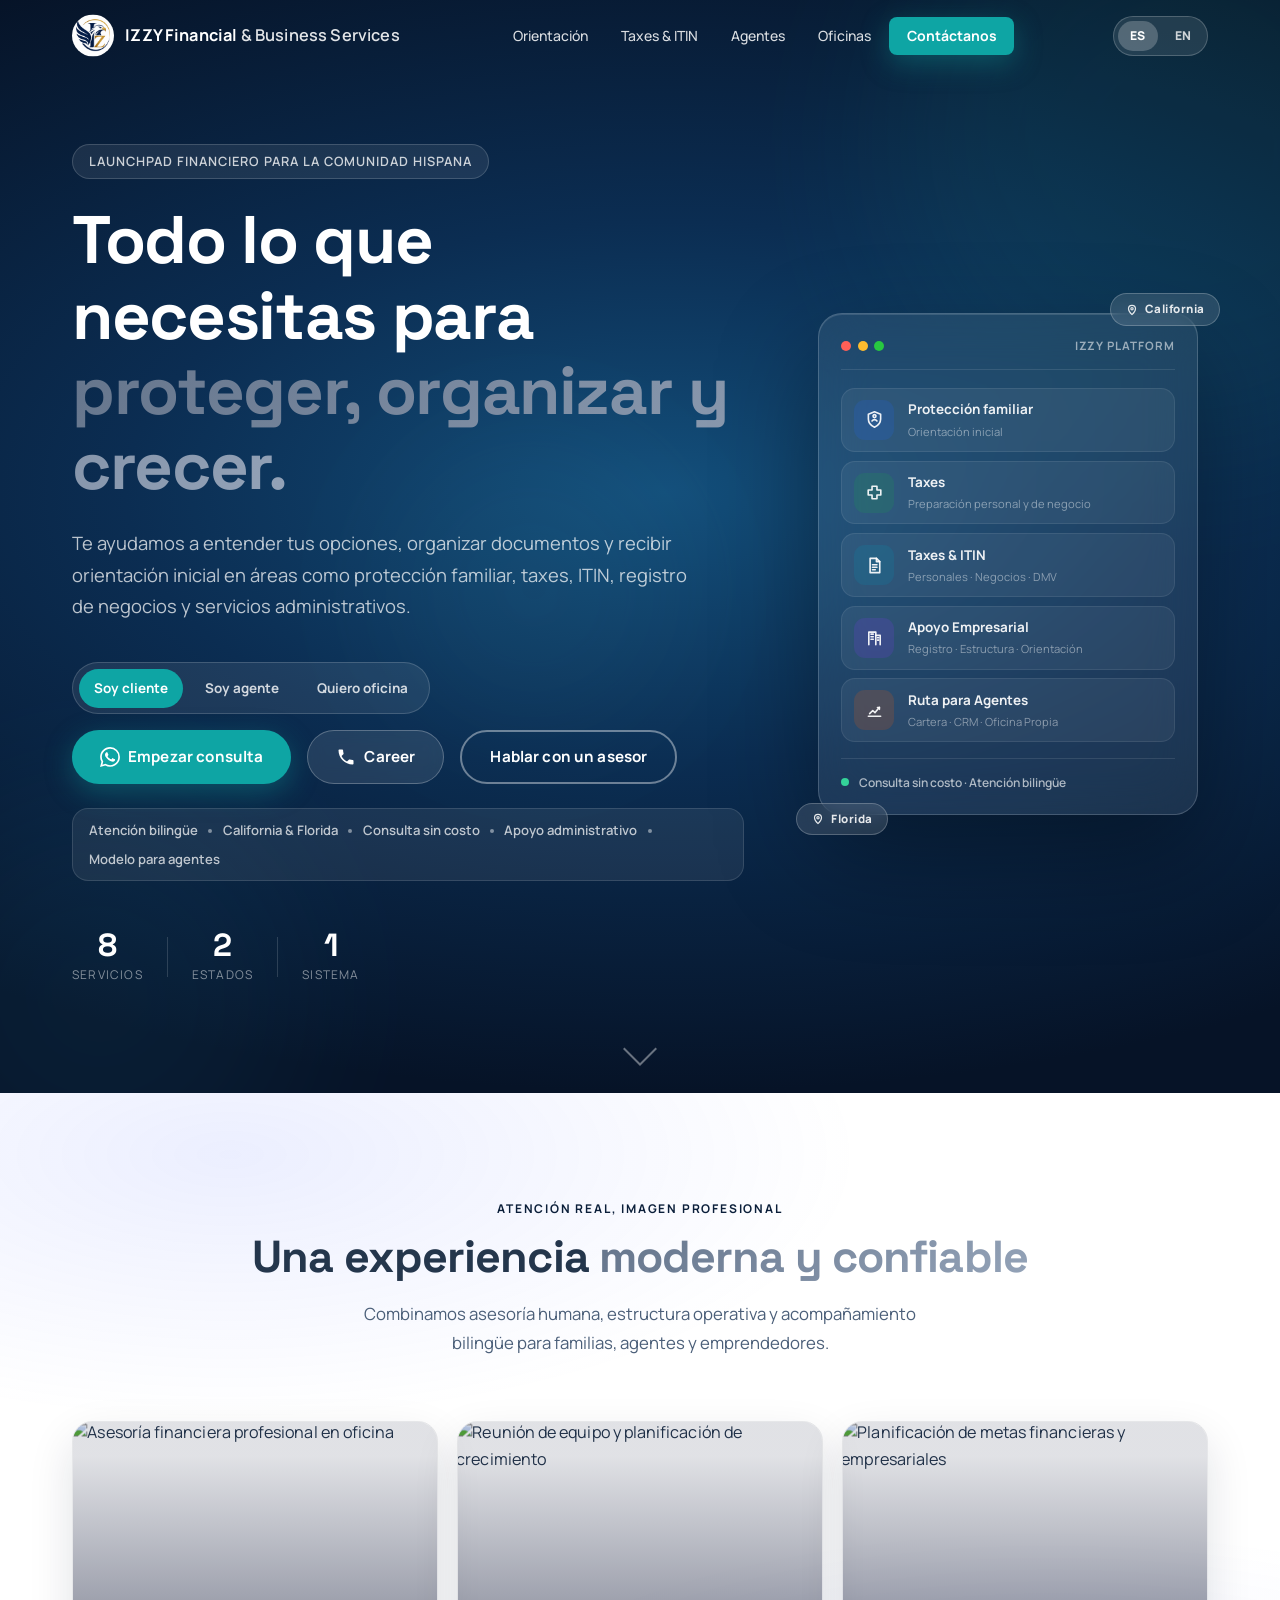
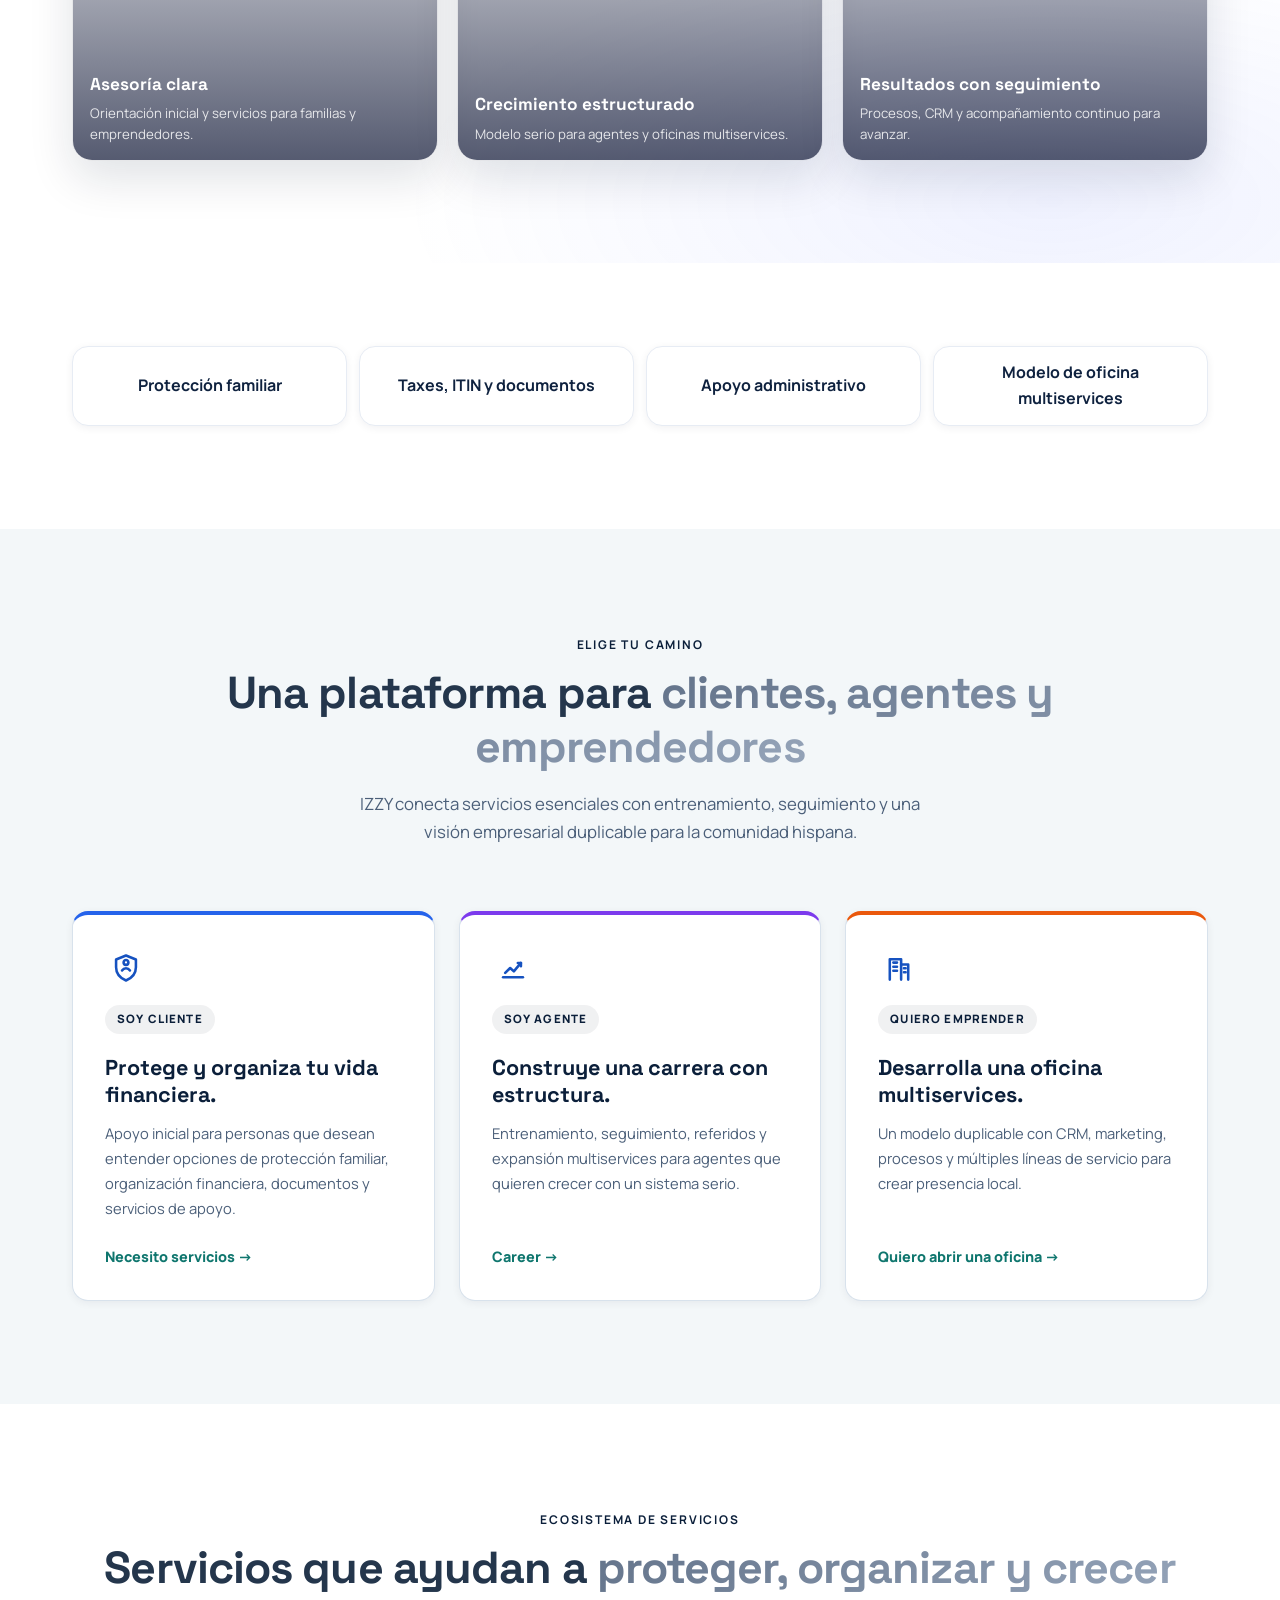
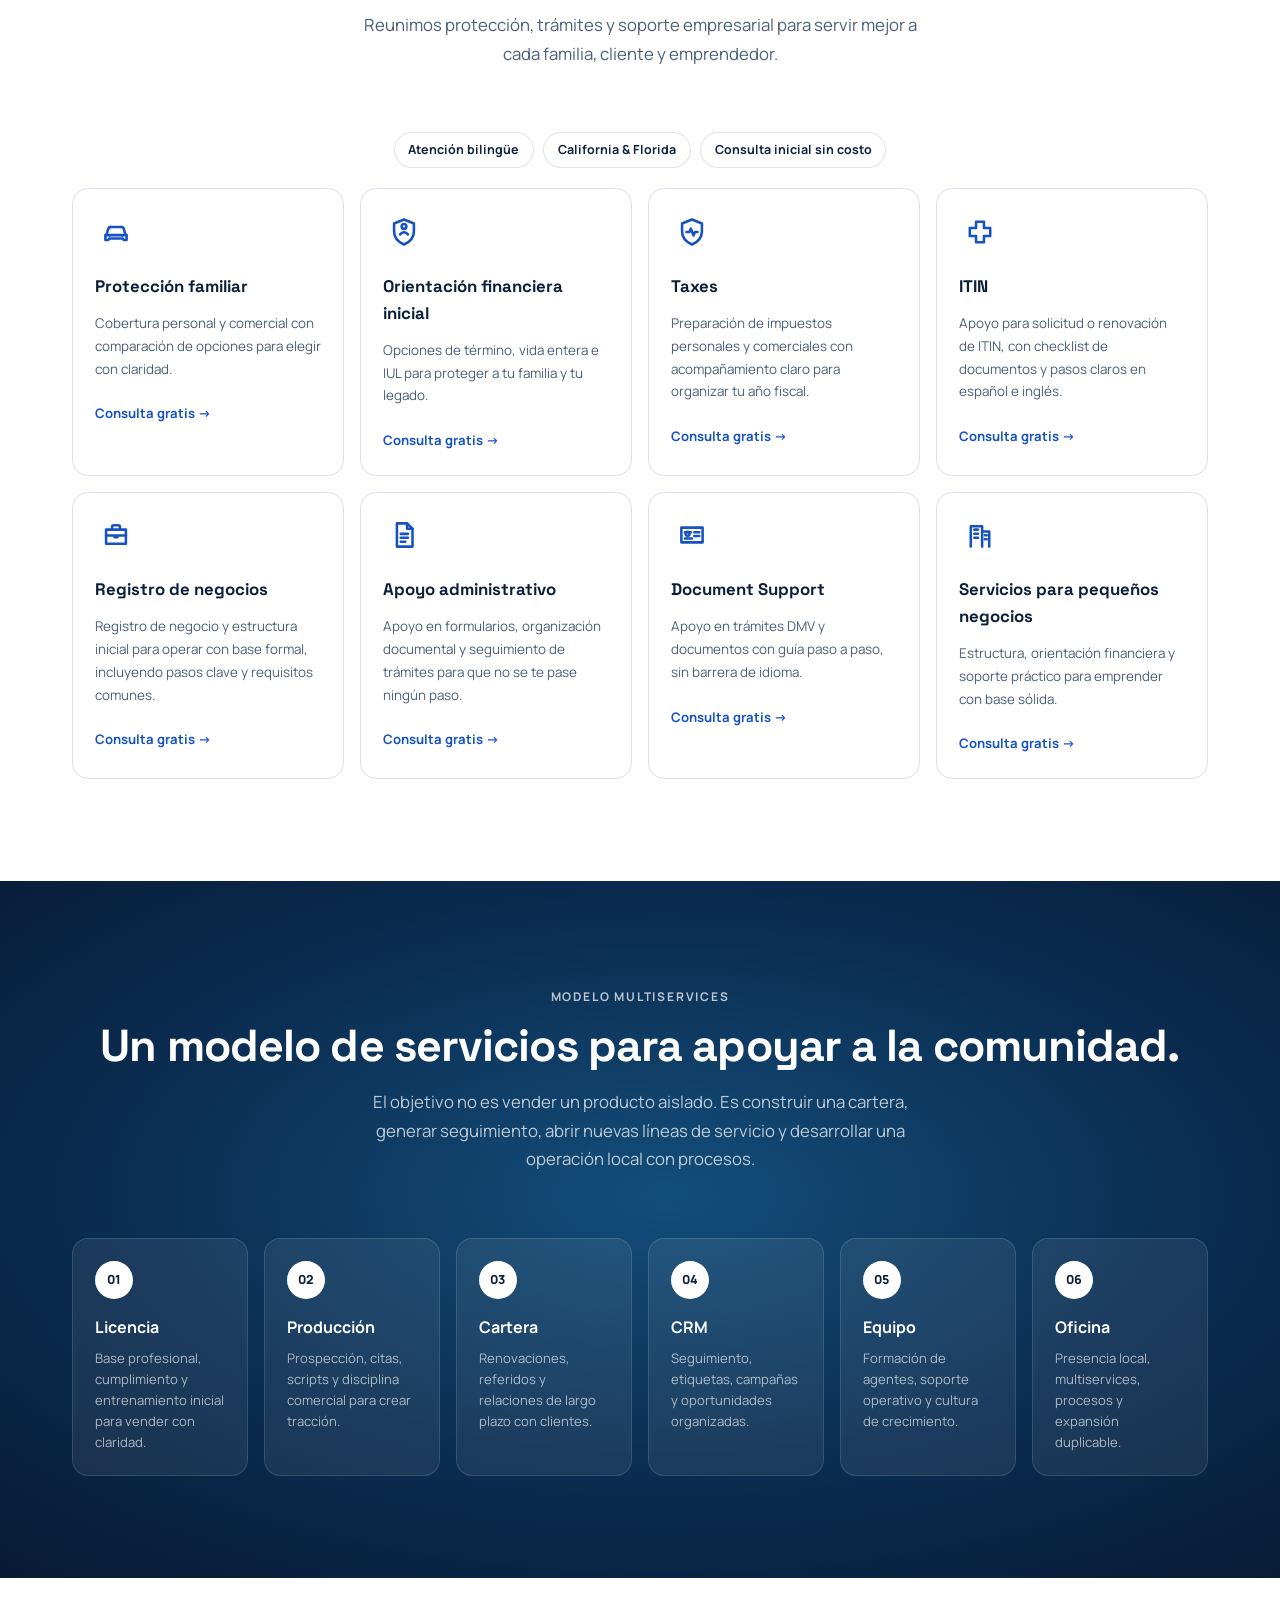
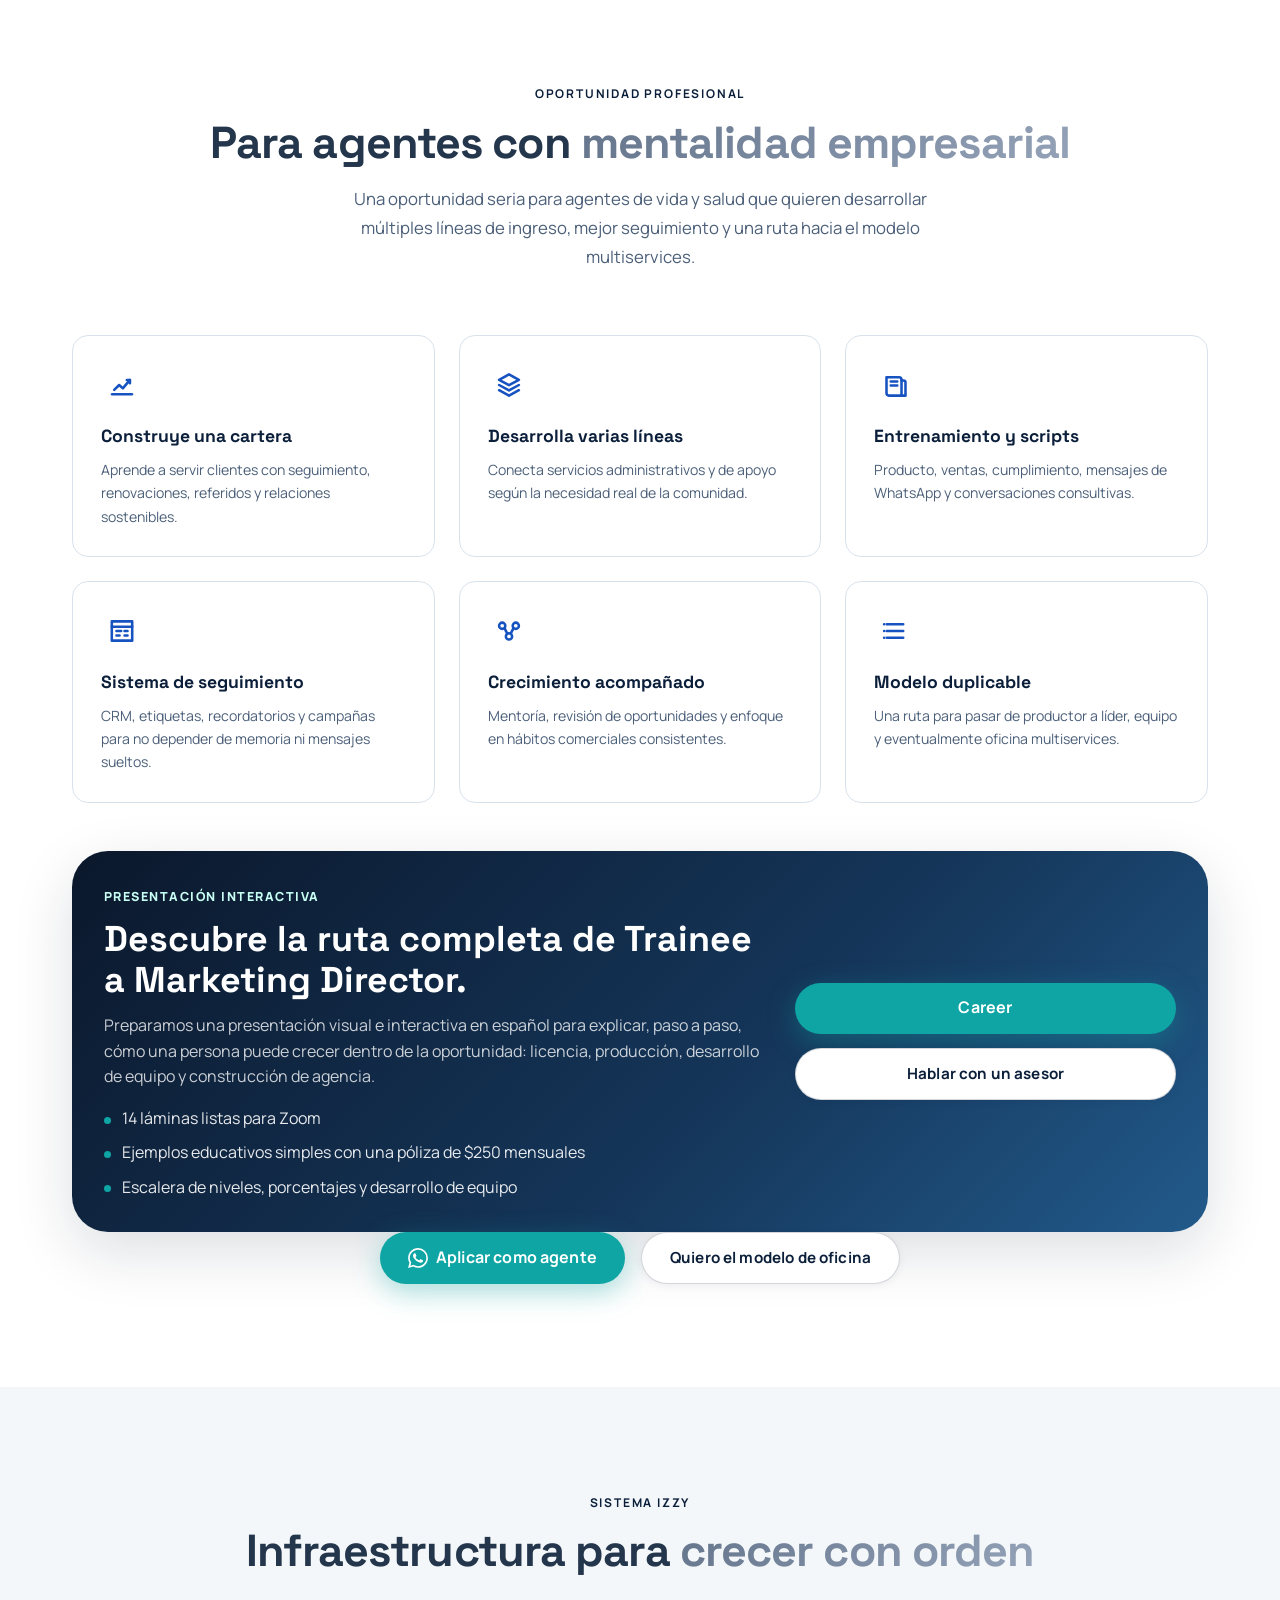
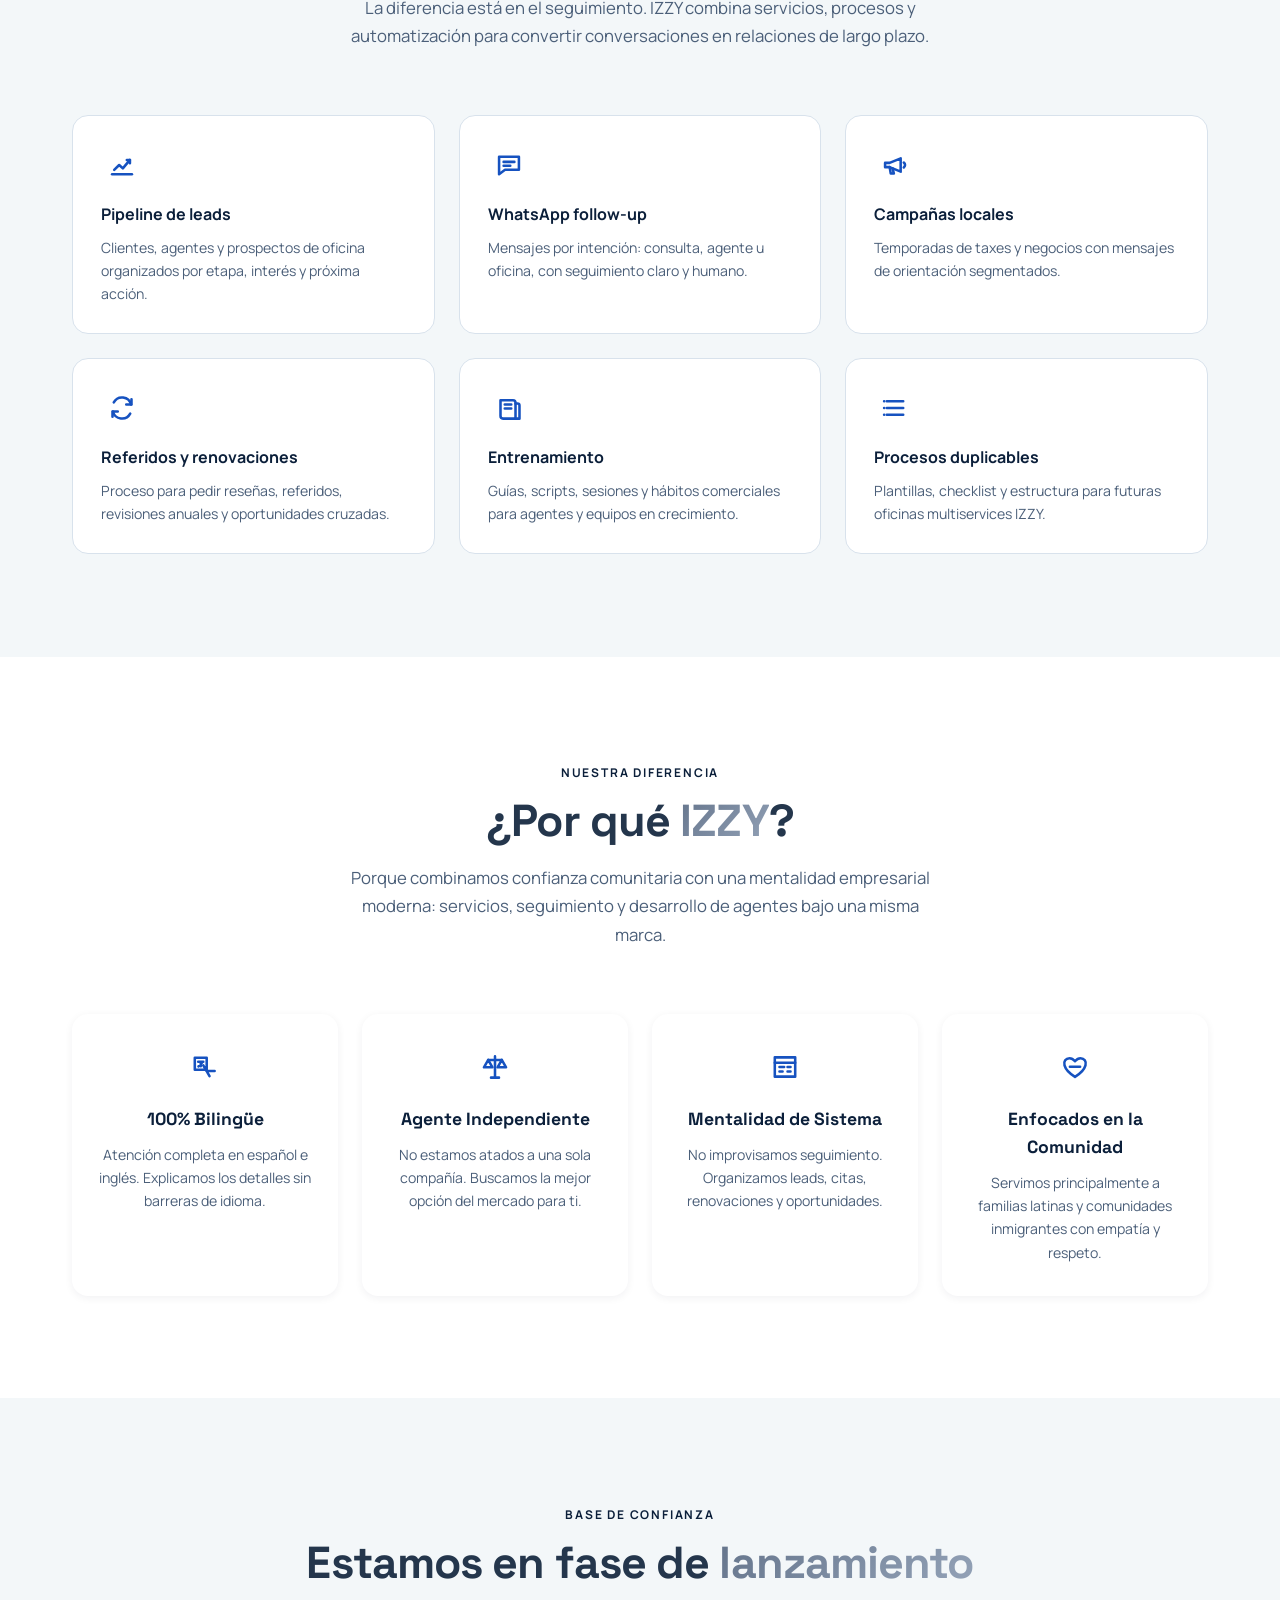
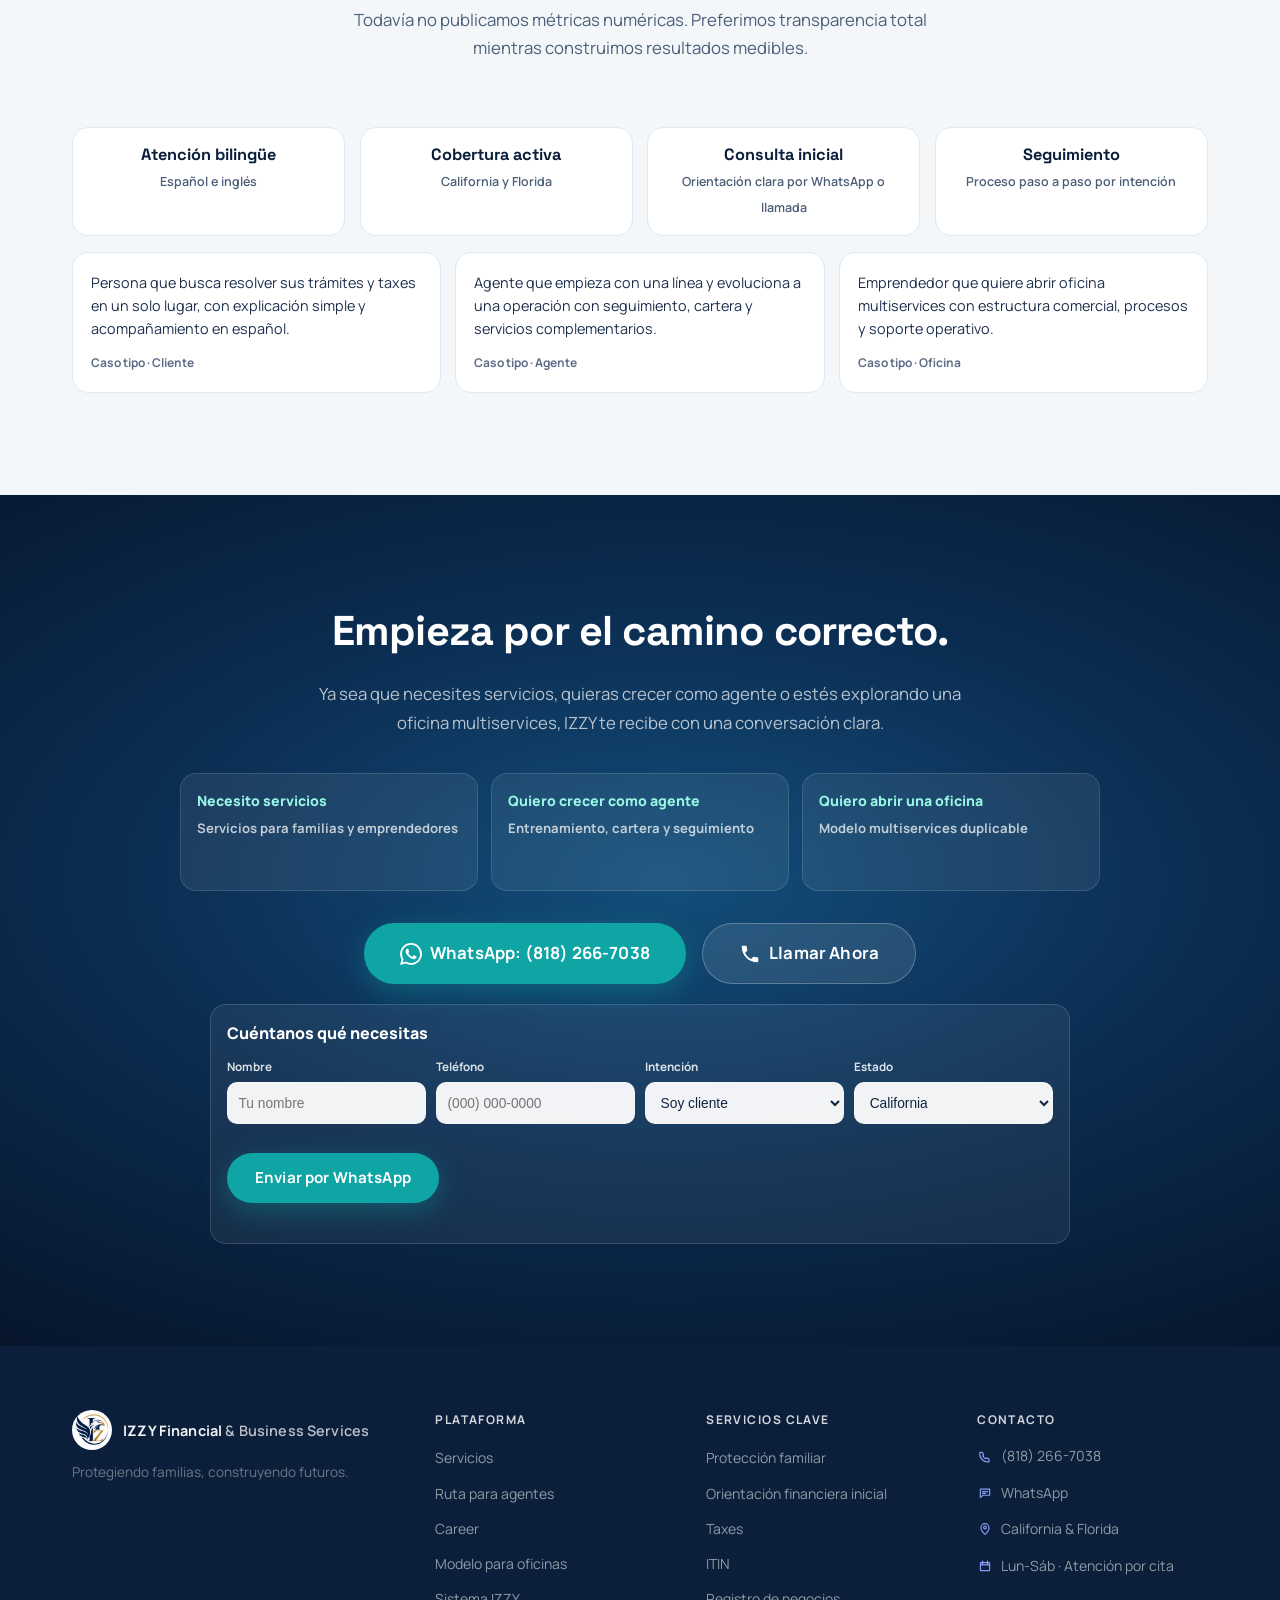
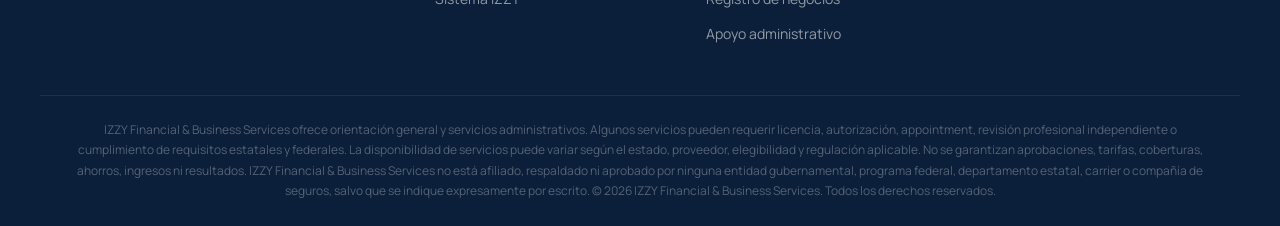
==== commit 24481153: "Rename opportunity links to Career" ====
--- a/index.html
+++ b/index.html
@@ -193,7 +193,7 @@
         <a href="career/"
            class="btn btn--secondary" id="cta-agent-hero">
           <svg viewBox="0 0 24 24" fill="currentColor" width="20" height="20" aria-hidden="true"><path d="M6.62 10.79c1.44 2.83 3.76 5.14 6.59 6.59l2.2-2.2c.27-.27.67-.36 1.02-.24 1.12.37 2.33.57 3.57.57.55 0 1 .45 1 1V20c0 .55-.45 1-1 1-9.39 0-17-7.61-17-17 0-.55.45-1 1-1h3.5c.55 0 1 .45 1 1 0 1.25.2 2.45.57 3.57.11.35.03.74-.25 1.02l-2.2 2.2z"/></svg>
-          Ver oportunidad
+          Career
         </a>
         <a href="https://wa.me/18182667038?text=Hola%2C%20quiero%20conocer%20el%20modelo%20multiservices%20de%20IZZY."
            class="btn btn--outline-white" id="cta-office-hero" target="_blank" rel="noopener">
@@ -584,7 +584,7 @@
           </ul>
         </div>
         <div class="opportunity-spotlight__actions">
-          <a href="career/" class="btn btn--gold">Ver presentación de oportunidad</a>
+          <a href="career/" class="btn btn--gold">Career</a>
           <a href="https://wa.me/18182667038?text=Quiero%20informaci%C3%B3n%20sobre%20la%20presentaci%C3%B3n%20de%20oportunidad%20y%20la%20ruta%20de%20agente" class="btn btn--secondary btn--dark-text" target="_blank" rel="noopener">Hablar con un asesor</a>
         </div>
       </div>
@@ -723,7 +723,7 @@
           </a>
           <a href="career/"
              class="cta-segment">
-            <span>Quiero crecer como agente</span>
+            <span>Career</span>
             <strong>Entrenamiento, cartera y seguimiento</strong>
           </a>
           <a href="https://wa.me/18182667038?text=Hola%2C%20quiero%20conocer%20el%20modelo%20multiservices%20de%20IZZY."
@@ -799,7 +799,7 @@
         <ul class="footer__list">
           <li><a href="#servicios" id="footer-services">Servicios</a></li>
           <li><a href="#agentes" id="footer-agents">Ruta para agentes</a></li>
-          <li><a href="career/" id="footer-opportunity">Presentación oportunidad</a></li>
+          <li><a href="career/" id="footer-opportunity">Career</a></li>
           <li><a href="#modelo" id="footer-office">Modelo para oficinas</a></li>
           <li><a href="#sistema" id="footer-system">Sistema IZZY</a></li>
         </ul>
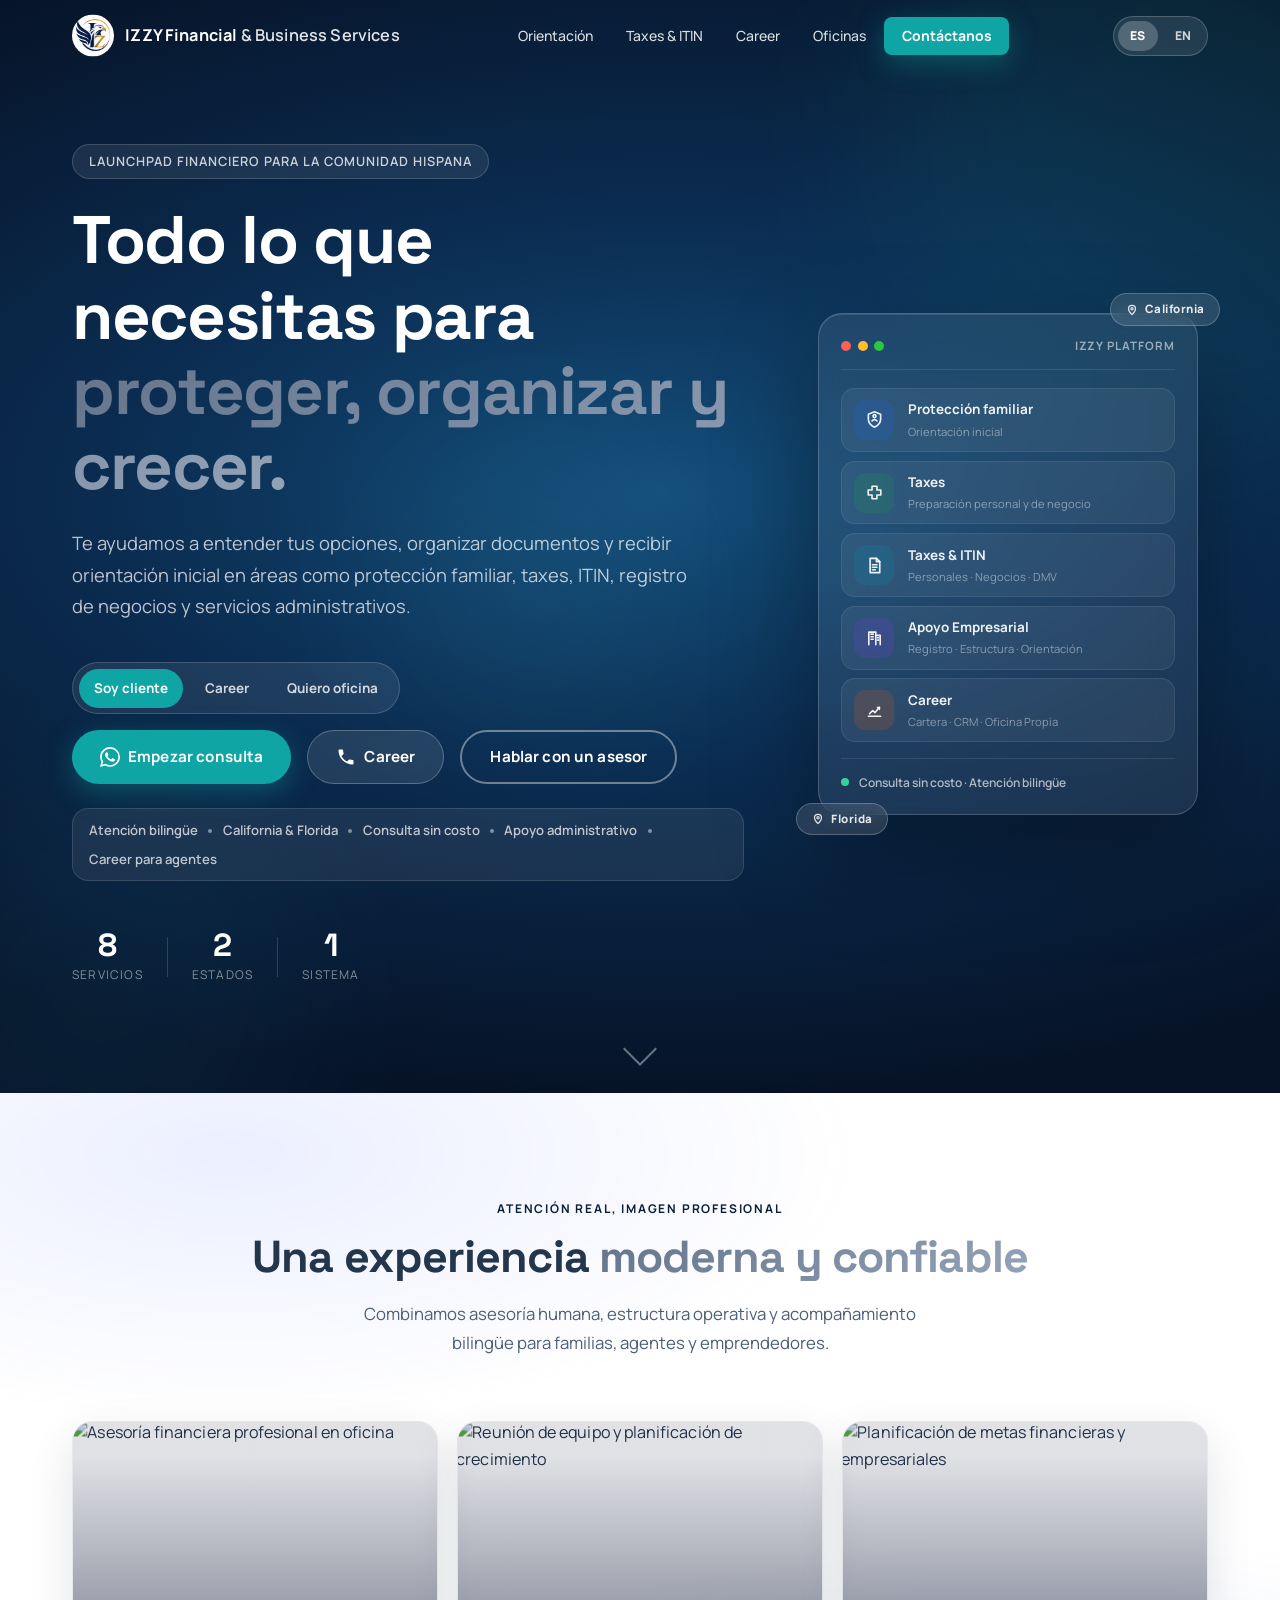
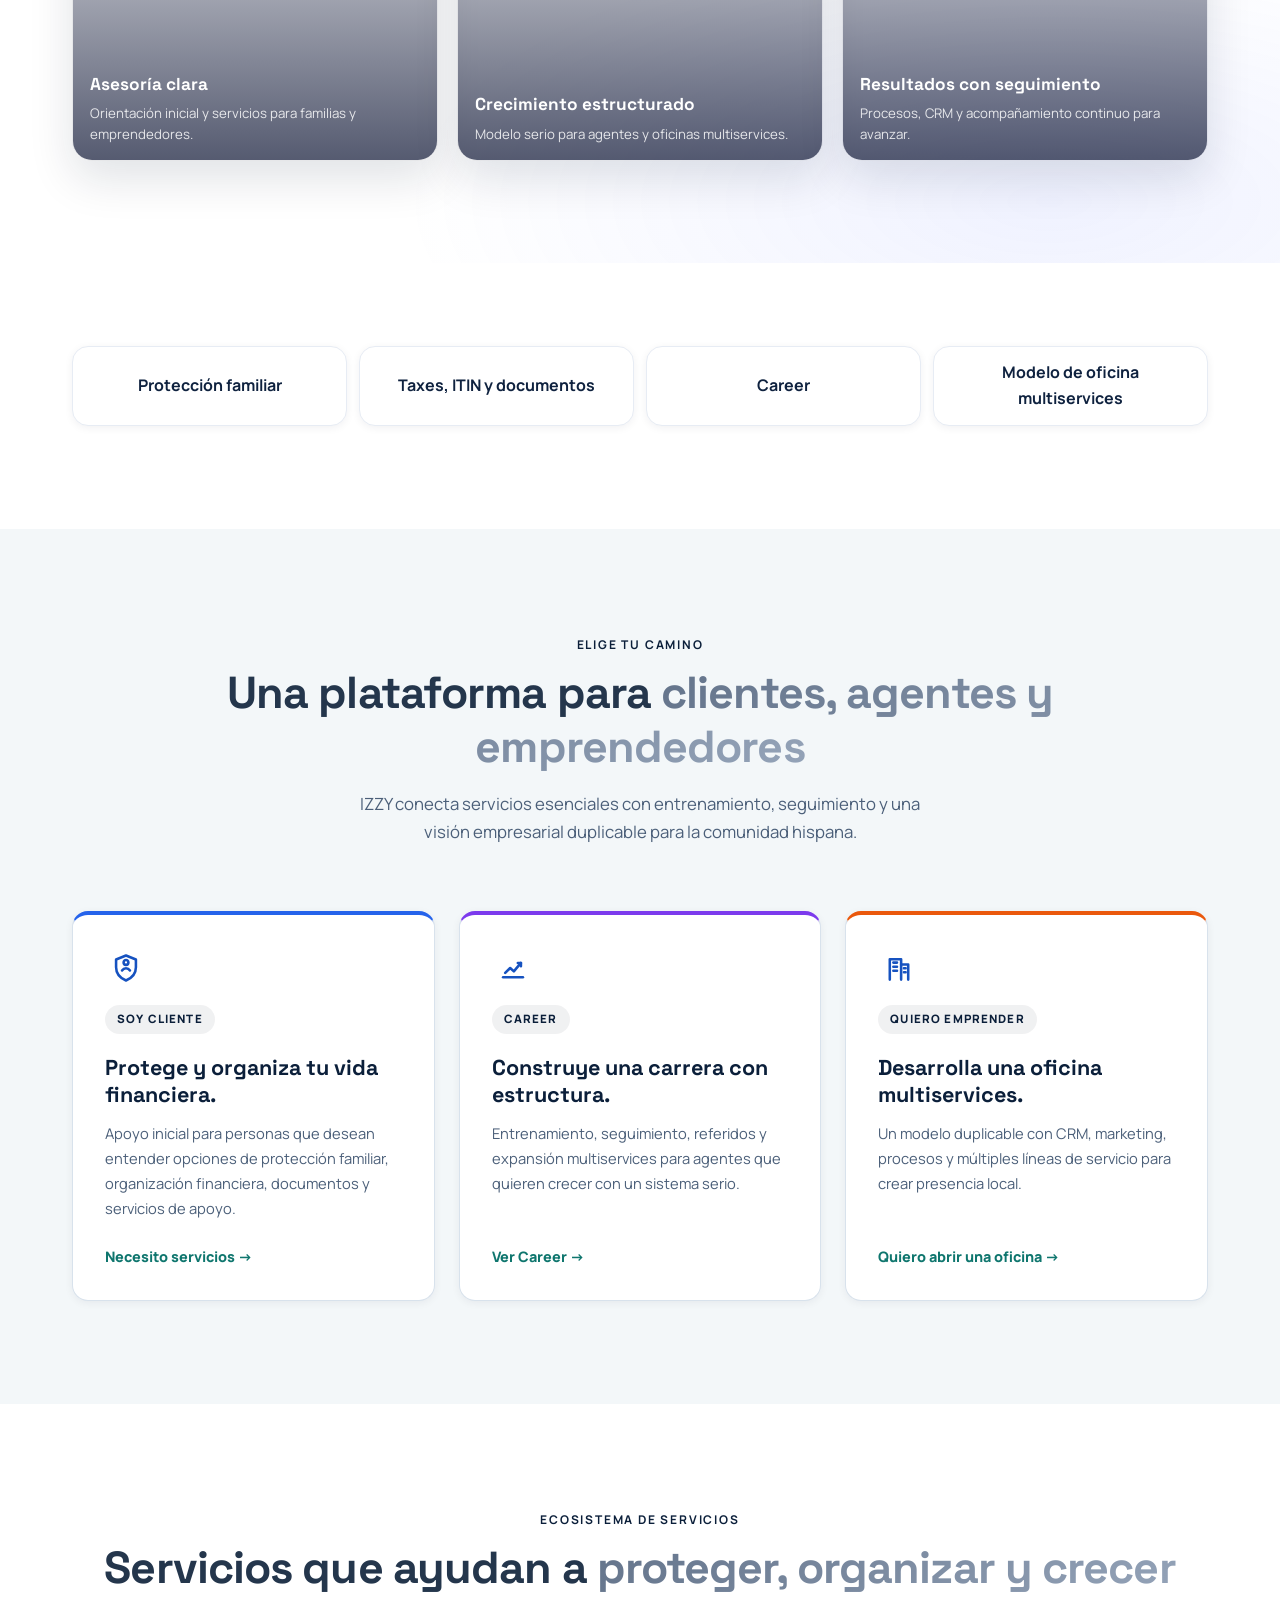
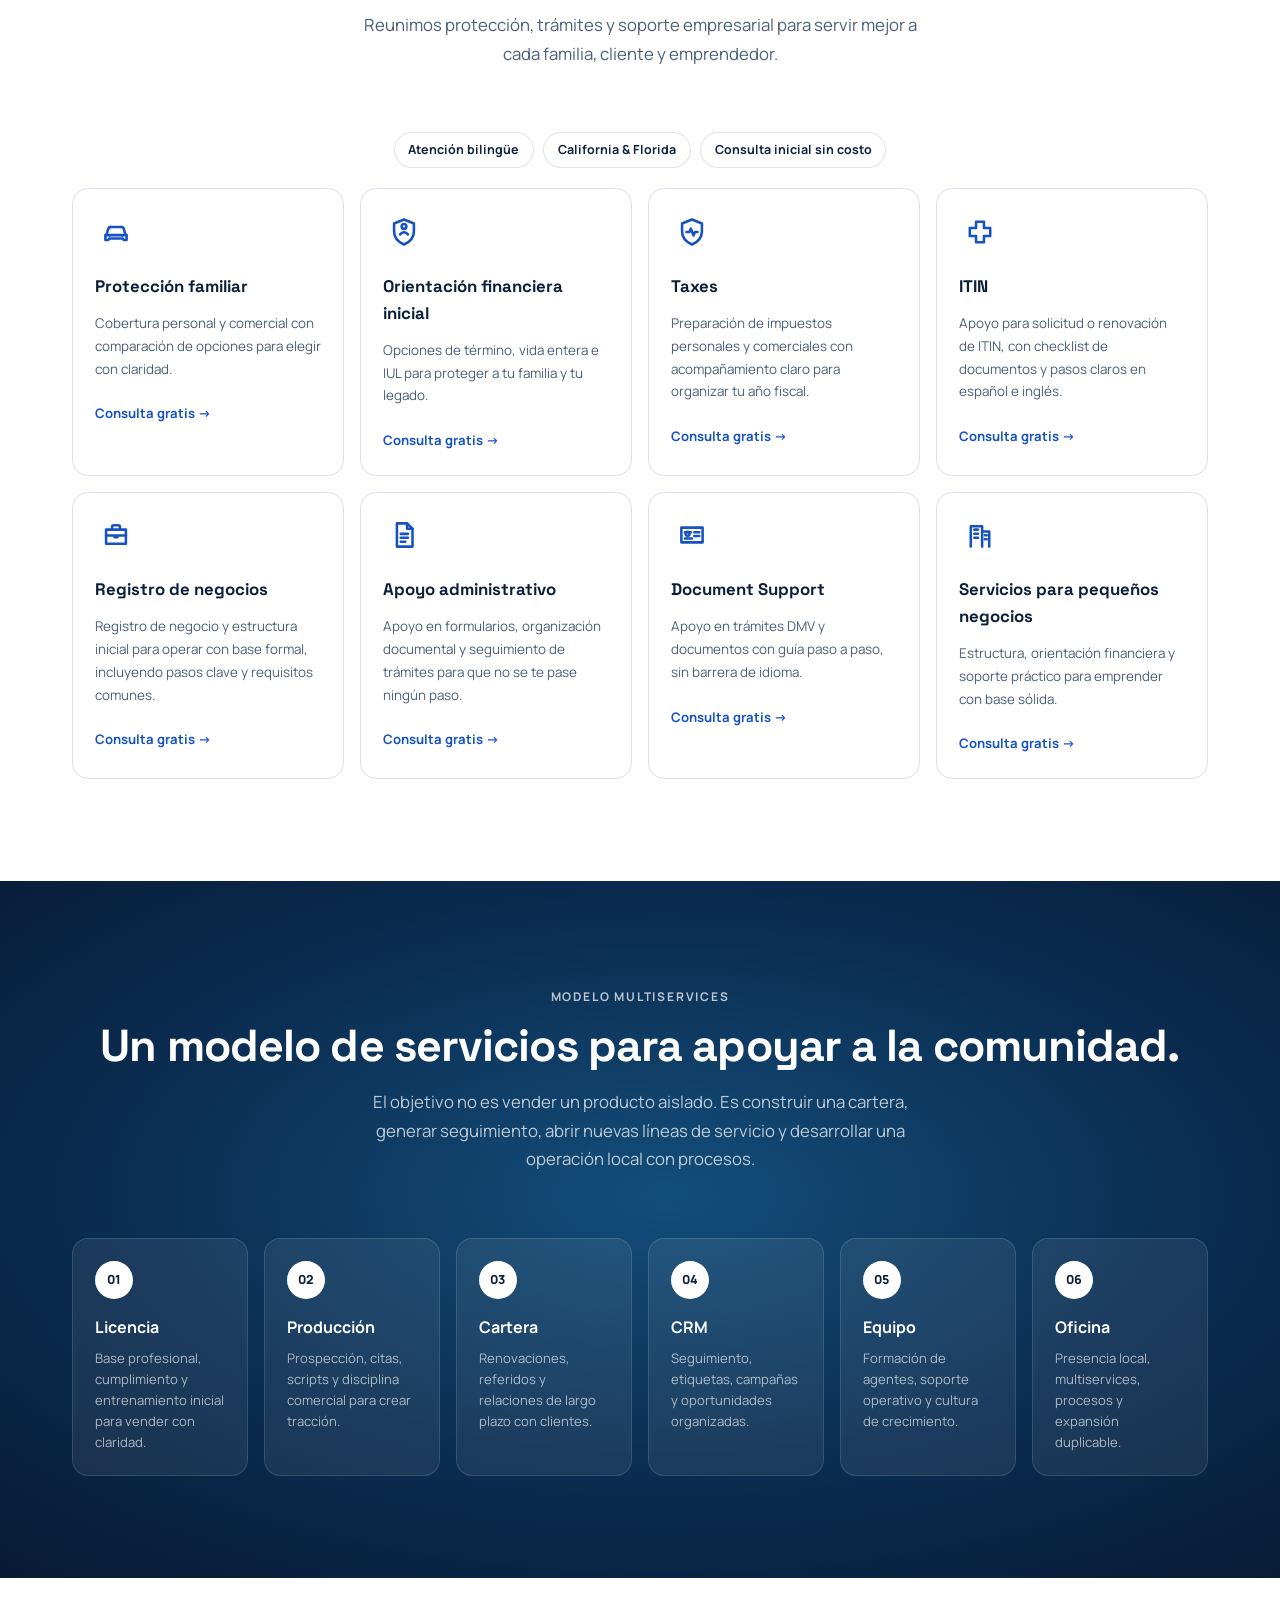
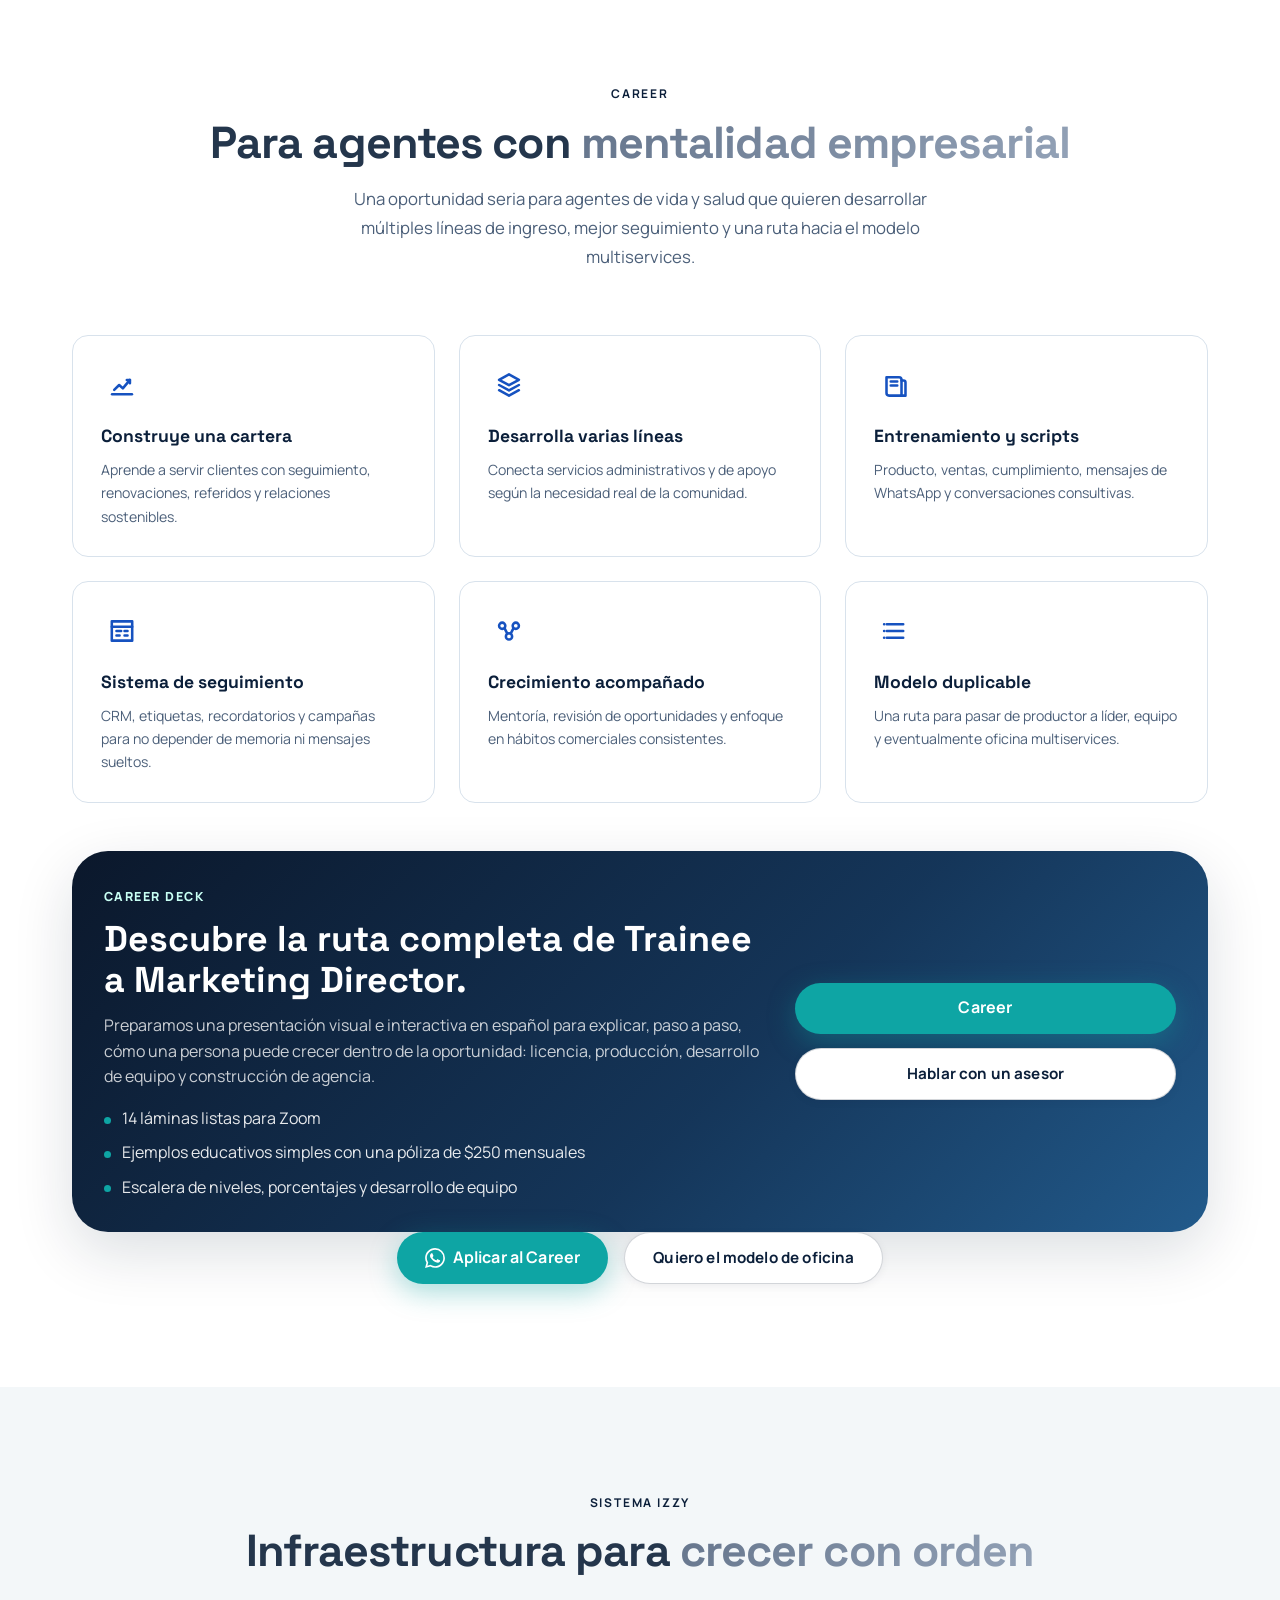
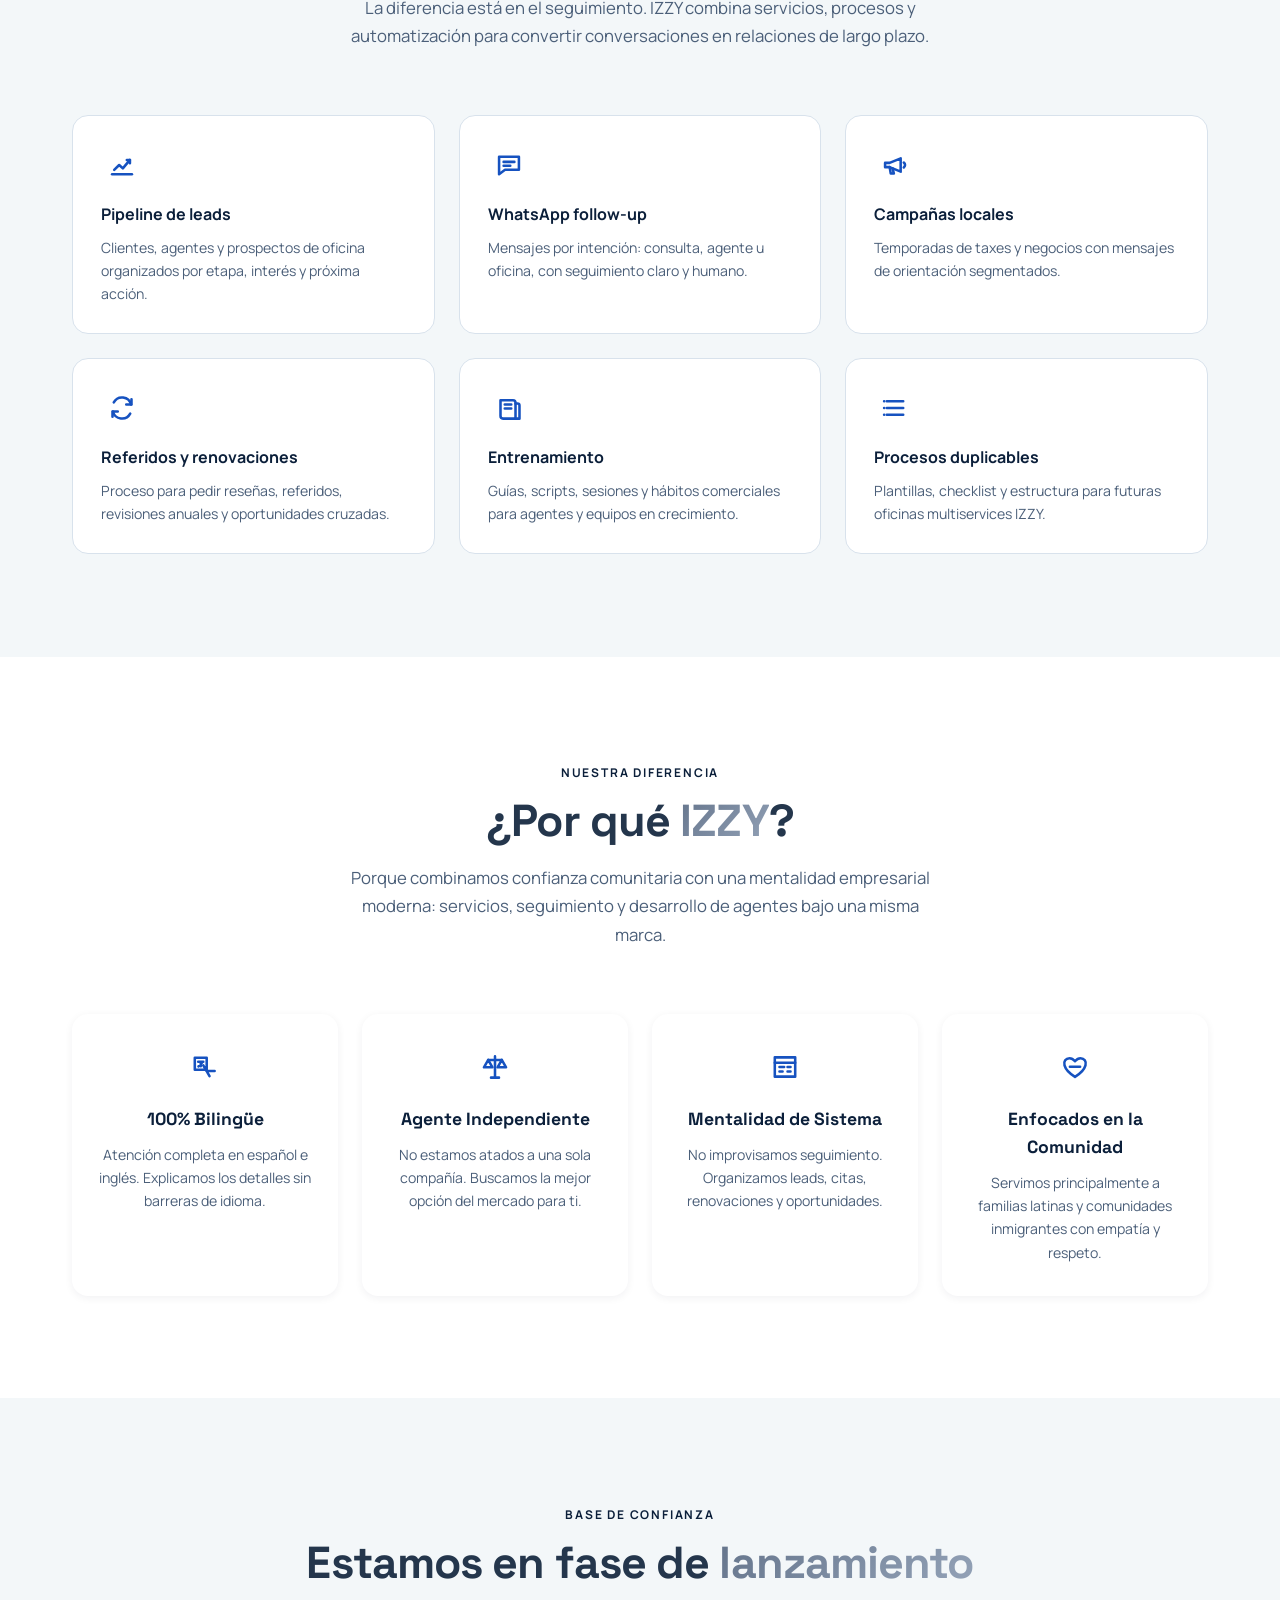
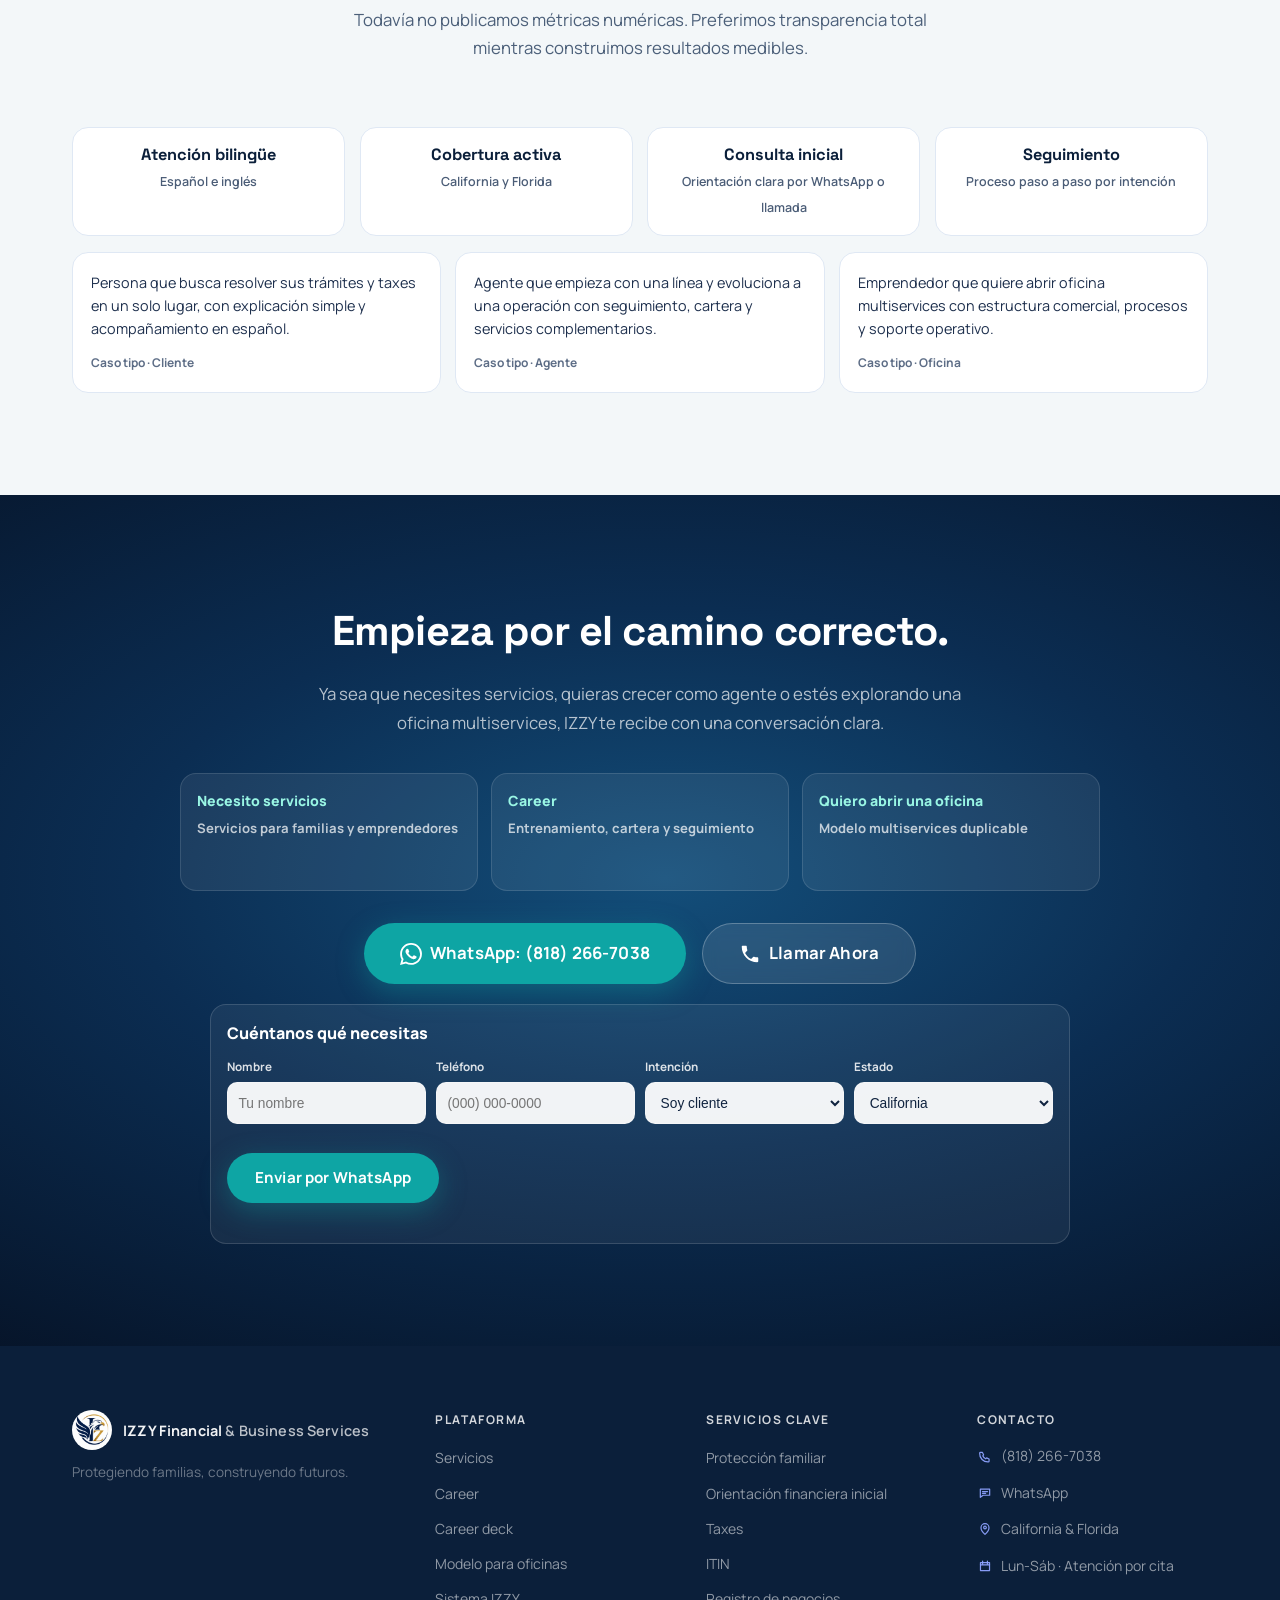
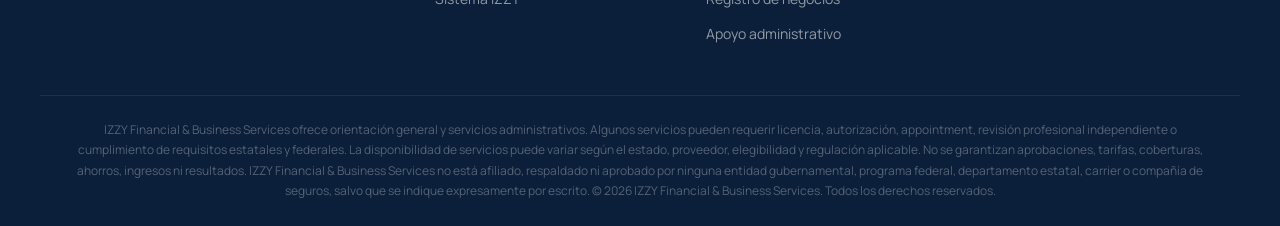
==== commit 1bedb81f: "Refresh career labels and bust script cache" ====
--- a/index.html
+++ b/index.html
@@ -146,7 +146,7 @@
         <ul class="nav__list">
           <li><a href="#servicios" class="nav__link" id="nav-servicios">Orientación</a></li>
           <li><a href="#servicios" class="nav__link" id="nav-modelo">Taxes &amp; ITIN</a></li>
-          <li><a href="#agentes" class="nav__link" id="nav-agentes">Agentes</a></li>
+          <li><a href="#agentes" class="nav__link" id="nav-agentes">Career</a></li>
           <li><a href="#modelo" class="nav__link" id="nav-sistema">Oficinas</a></li>
           <li><a href="#contacto" class="nav__link nav__link--cta" id="nav-contacto">Contáctanos</a></li>
         </ul>
@@ -181,7 +181,7 @@
       </p>
       <div class="intent-switch reveal" id="intent-switch" role="tablist" aria-label="Elige tu intención">
         <button class="intent-switch__btn is-active" data-intent="cliente" role="tab" aria-selected="true">Soy cliente</button>
-        <button class="intent-switch__btn" data-intent="agente" role="tab" aria-selected="false">Soy agente</button>
+        <button class="intent-switch__btn" data-intent="agente" role="tab" aria-selected="false">Career</button>
         <button class="intent-switch__btn" data-intent="oficina" role="tab" aria-selected="false">Quiero oficina</button>
       </div>
       <div class="hero__ctas reveal" id="hero-ctas">
@@ -205,7 +205,7 @@
         <span>California &amp; Florida</span>
         <span>Consulta sin costo</span>
         <span>Apoyo administrativo</span>
-        <span>Modelo para agentes</span>
+        <span>Career para agentes</span>
       </div>
       <div class="hero__stats reveal" id="hero-stats">
         <div class="stat">
@@ -276,7 +276,7 @@
                 <svg class="site-icon" aria-hidden="true"><use href="#icon-growth"></use></svg>
               </div>
               <div class="hero-card__svc-info">
-                <span class="hero-card__svc-name">Ruta para Agentes</span>
+                <span class="hero-card__svc-name">Career</span>
                 <span class="hero-card__svc-sub">Cartera · CRM · Oficina Propia</span>
               </div>
             </div>
@@ -350,7 +350,7 @@
       <div class="category-strip reveal">
         <a href="#servicios" class="category-chip">personales y comerciales</a>
         <a href="#servicios" class="category-chip">Taxes, ITIN y documentos</a>
-        <a href="#agentes" class="category-chip">Ruta para agentes</a>
+        <a href="#agentes" class="category-chip">Career</a>
         <a href="#modelo" class="category-chip">Modelo de oficina multiservices</a>
       </div>
     </div>
@@ -374,10 +374,10 @@
         </article>
         <article class="path-card reveal" id="path-agente">
           <span class="path-card__visual" aria-hidden="true"><svg class="site-icon"><use href="#icon-growth"></use></svg></span>
-          <span class="path-card__label">Soy Agente</span>
+          <span class="path-card__label">Career</span>
           <h3 class="path-card__title">Construye una carrera con estructura.</h3>
           <p class="path-card__desc">Entrenamiento, seguimiento, referidos y expansión multiservices para agentes que quieren crecer con un sistema serio.</p>
-          <a href="career/" class="path-card__link">Quiero crecer como agente →</a>
+          <a href="career/" class="path-card__link">Ver Career →</a>
         </article>
         <article class="path-card reveal" id="path-oficina">
           <span class="path-card__visual" aria-hidden="true"><svg class="site-icon"><use href="#icon-building"></use></svg></span>
@@ -536,7 +536,7 @@
   <section class="section" id="agentes">
     <div class="container">
       <div class="section__header reveal">
-        <span class="section__eyebrow">Oportunidad profesional</span>
+        <span class="section__eyebrow">Career</span>
         <h2 class="section__title">Para agentes con <span class="gradient-text">mentalidad empresarial</span></h2>
         <p class="section__desc">Una oportunidad seria para agentes de vida y salud que quieren desarrollar múltiples líneas de ingreso, mejor seguimiento y una ruta hacia el modelo multiservices.</p>
       </div>
@@ -574,7 +574,7 @@
       </div>
       <div class="opportunity-spotlight reveal" id="opportunity-spotlight">
         <div class="opportunity-spotlight__copy">
-          <span class="opportunity-spotlight__eyebrow">Presentación interactiva</span>
+          <span class="opportunity-spotlight__eyebrow">Career deck</span>
           <h3>Descubre la ruta completa de Trainee a Marketing Director.</h3>
           <p>Preparamos una presentación visual e interactiva en español para explicar, paso a paso, cómo una persona puede crecer dentro de la oportunidad: licencia, producción, desarrollo de equipo y construcción de agencia.</p>
           <ul class="opportunity-spotlight__list">
@@ -592,7 +592,7 @@
         <a href="https://wa.me/18182667038?text=Quiero%20informaci%C3%B3n%20sobre%20la%20oportunidad%20de%20agente"
            class="btn btn--gold" id="cta-agent-wa" target="_blank" rel="noopener">
           <svg viewBox="0 0 24 24" fill="currentColor" width="20" height="20" aria-hidden="true"><path d="M17.472 14.382c-.297-.149-1.758-.867-2.03-.967-.273-.099-.471-.148-.67.15-.197.297-.767.966-.94 1.164-.173.199-.347.223-.644.075-.297-.15-1.255-.463-2.39-1.475-.883-.788-1.48-1.761-1.653-2.059-.173-.297-.018-.458.13-.606.134-.133.298-.347.446-.52.149-.174.198-.298.298-.497.099-.198.05-.371-.025-.52-.075-.149-.669-1.612-.916-2.207-.242-.579-.487-.5-.669-.51-.173-.008-.371-.01-.57-.01-.198 0-.52.074-.792.372-.272.297-1.04 1.016-1.04 2.479 0 1.462 1.065 2.875 1.213 3.074.149.198 2.096 3.2 5.077 4.487.709.306 1.262.489 1.694.625.712.227 1.36.195 1.871.118.571-.085 1.758-.719 2.006-1.413.248-.694.248-1.289.173-1.413-.074-.124-.272-.198-.57-.347m-5.421 7.403h-.004a9.87 9.87 0 01-5.031-1.378l-.361-.214-3.741.982.998-3.648-.235-.374a9.86 9.86 0 01-1.51-5.26c.001-5.45 4.436-9.884 9.888-9.884 2.64 0 5.122 1.03 6.988 2.898a9.825 9.825 0 012.893 6.994c-.003 5.45-4.437 9.884-9.885 9.884m8.413-18.297A11.815 11.815 0 0012.05 0C5.495 0 .16 5.335.157 11.892c0 2.096.547 4.142 1.588 5.945L.057 24l6.305-1.654a11.882 11.882 0 005.683 1.448h.005c6.554 0 11.89-5.335 11.893-11.893a11.821 11.821 0 00-3.48-8.413z"/></svg>
-          Aplicar como agente
+          Aplicar al Career
         </a>
         <a href="https://wa.me/18182667038?text=Hola%2C%20quiero%20conocer%20el%20modelo%20multiservices%20de%20IZZY."
            class="btn btn--secondary btn--dark-text" id="cta-office-model" target="_blank" rel="noopener">
@@ -757,10 +757,10 @@
               <small class="lead-form__error" id="lead-phone-error"></small>
             </label>
             <label class="lead-form__field">
-              <span id="lead-intent-label">Intención</span>
+            <span id="lead-intent-label">Intención</span>
               <select id="lead-intent" name="intent" required aria-labelledby="lead-intent-label" aria-describedby="lead-intent-error">
                 <option value="client">Soy cliente</option>
-                <option value="agent">Soy agente</option>
+                <option value="agent">Career</option>
                 <option value="office">Quiero oficina</option>
               </select>
               <small class="lead-form__error" id="lead-intent-error"></small>
@@ -798,8 +798,8 @@
         <h4 class="footer__heading">Plataforma</h4>
         <ul class="footer__list">
           <li><a href="#servicios" id="footer-services">Servicios</a></li>
-          <li><a href="#agentes" id="footer-agents">Ruta para agentes</a></li>
-          <li><a href="career/" id="footer-opportunity">Career</a></li>
+          <li><a href="#agentes" id="footer-agents">Career</a></li>
+          <li><a href="career/" id="footer-opportunity">Career deck</a></li>
           <li><a href="#modelo" id="footer-office">Modelo para oficinas</a></li>
           <li><a href="#sistema" id="footer-system">Sistema IZZY</a></li>
         </ul>
@@ -834,7 +834,7 @@
     </div>
   </footer>
 
-  <script src="script.js?v=20260526-1" defer></script>
+  <script src="script.js?v=20260814-2" defer></script>
   <a href="https://wa.me/18182667038?text=Hola%2C%20quiero%20una%20consulta%20gratuita" class="mobile-sticky-cta" target="_blank" rel="noopener" aria-label="Abrir WhatsApp">
     WhatsApp
   </a>
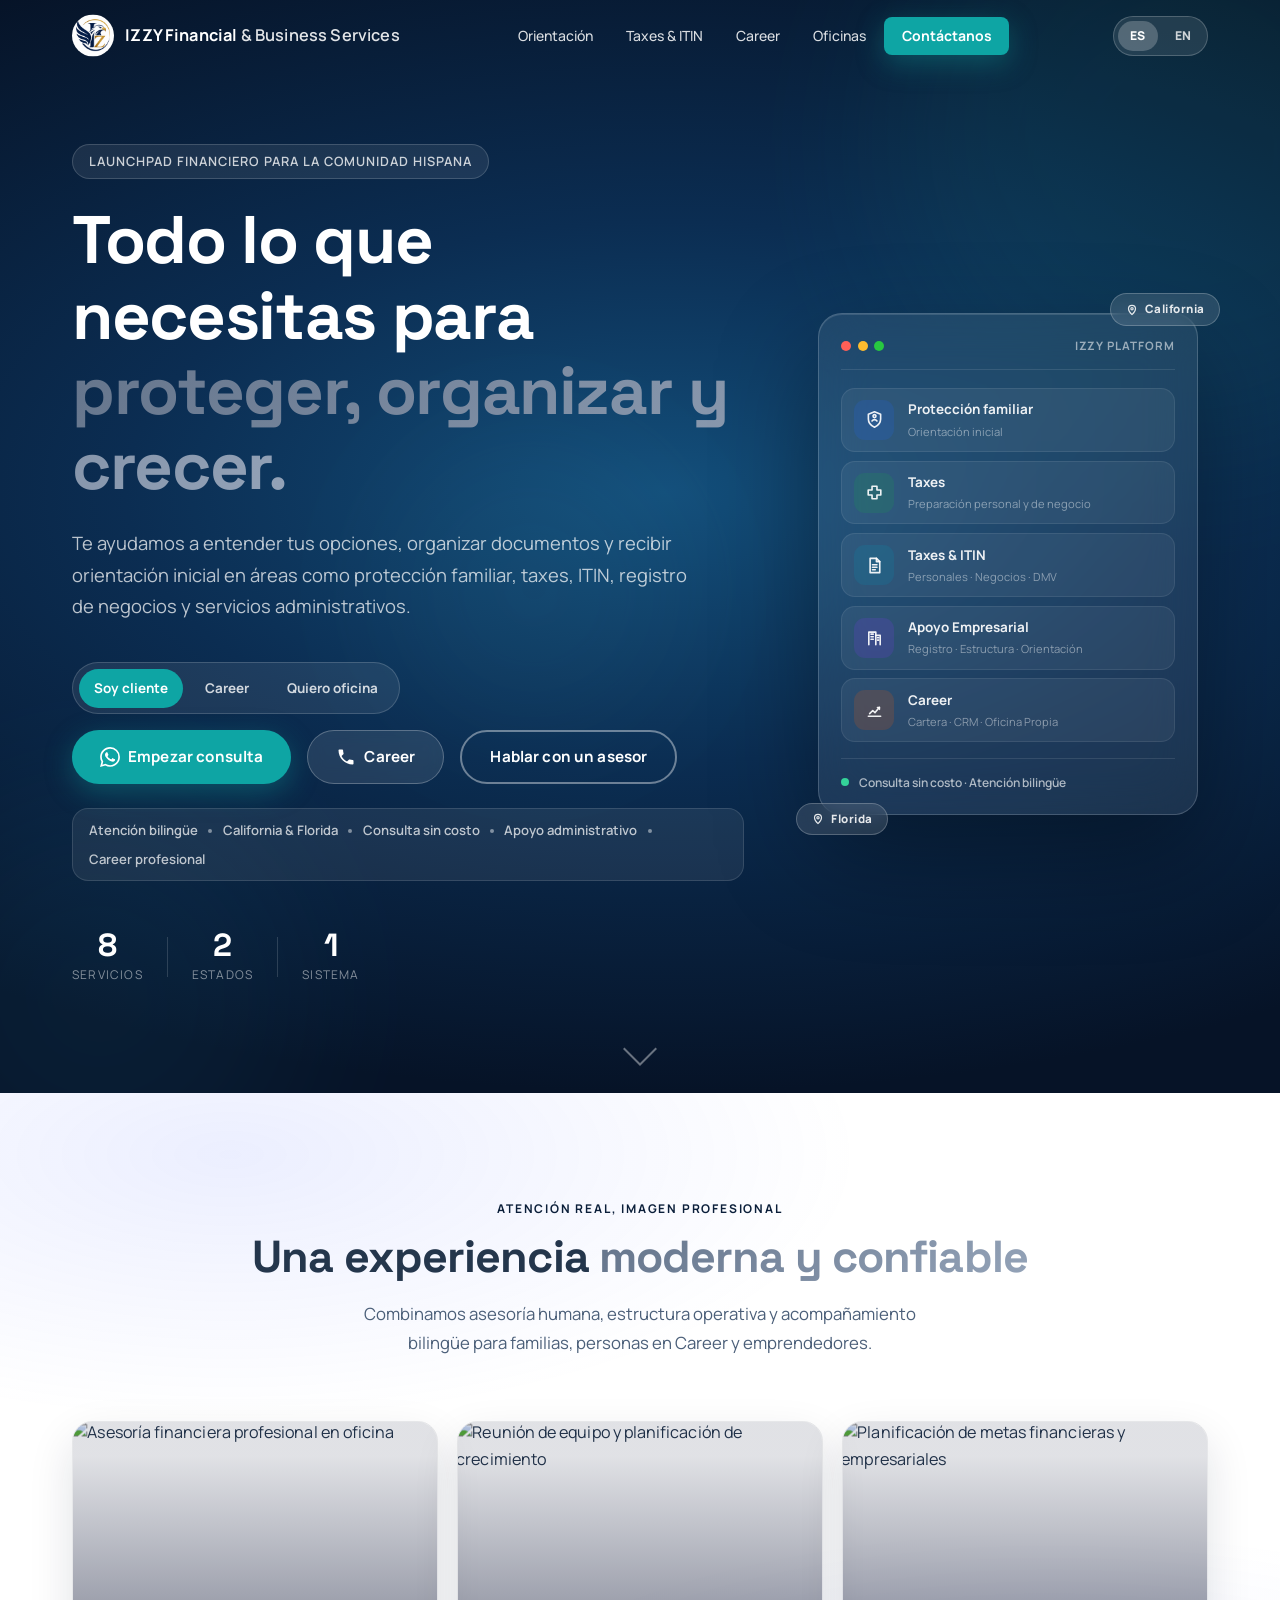
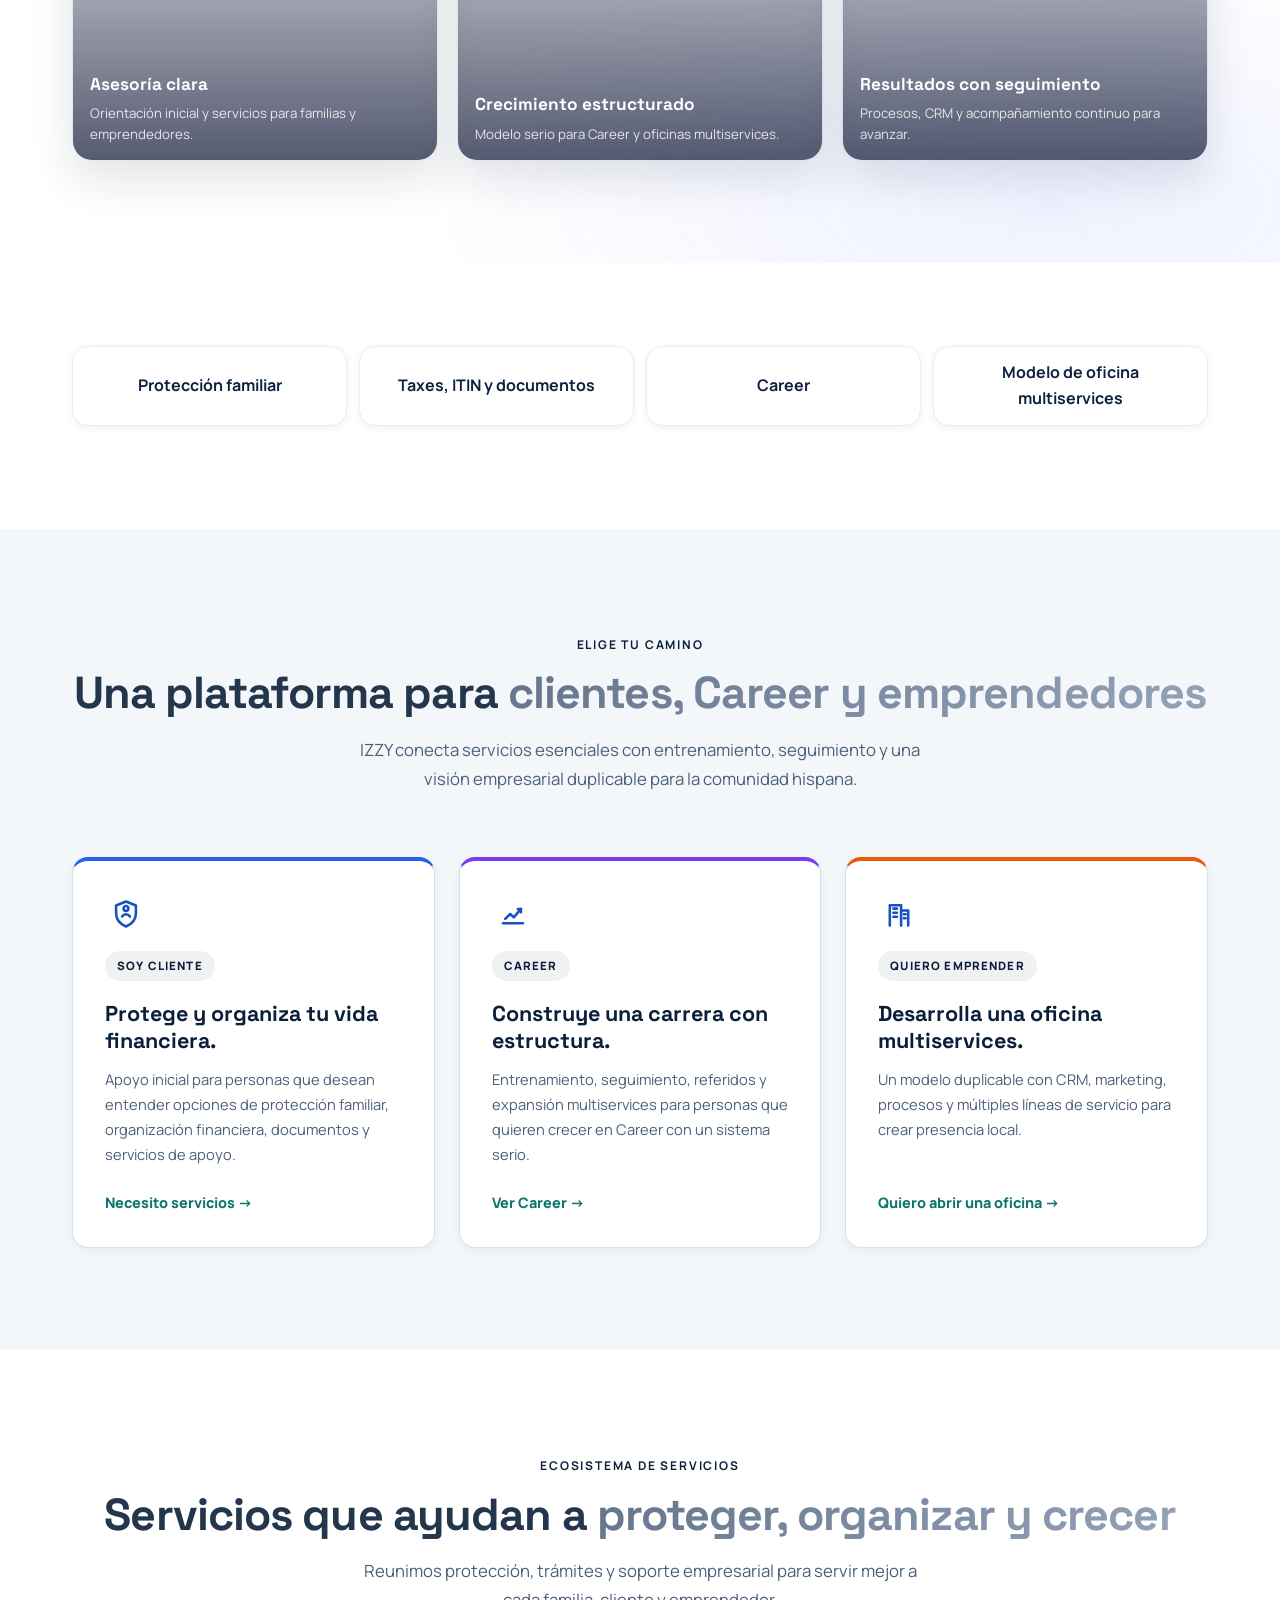
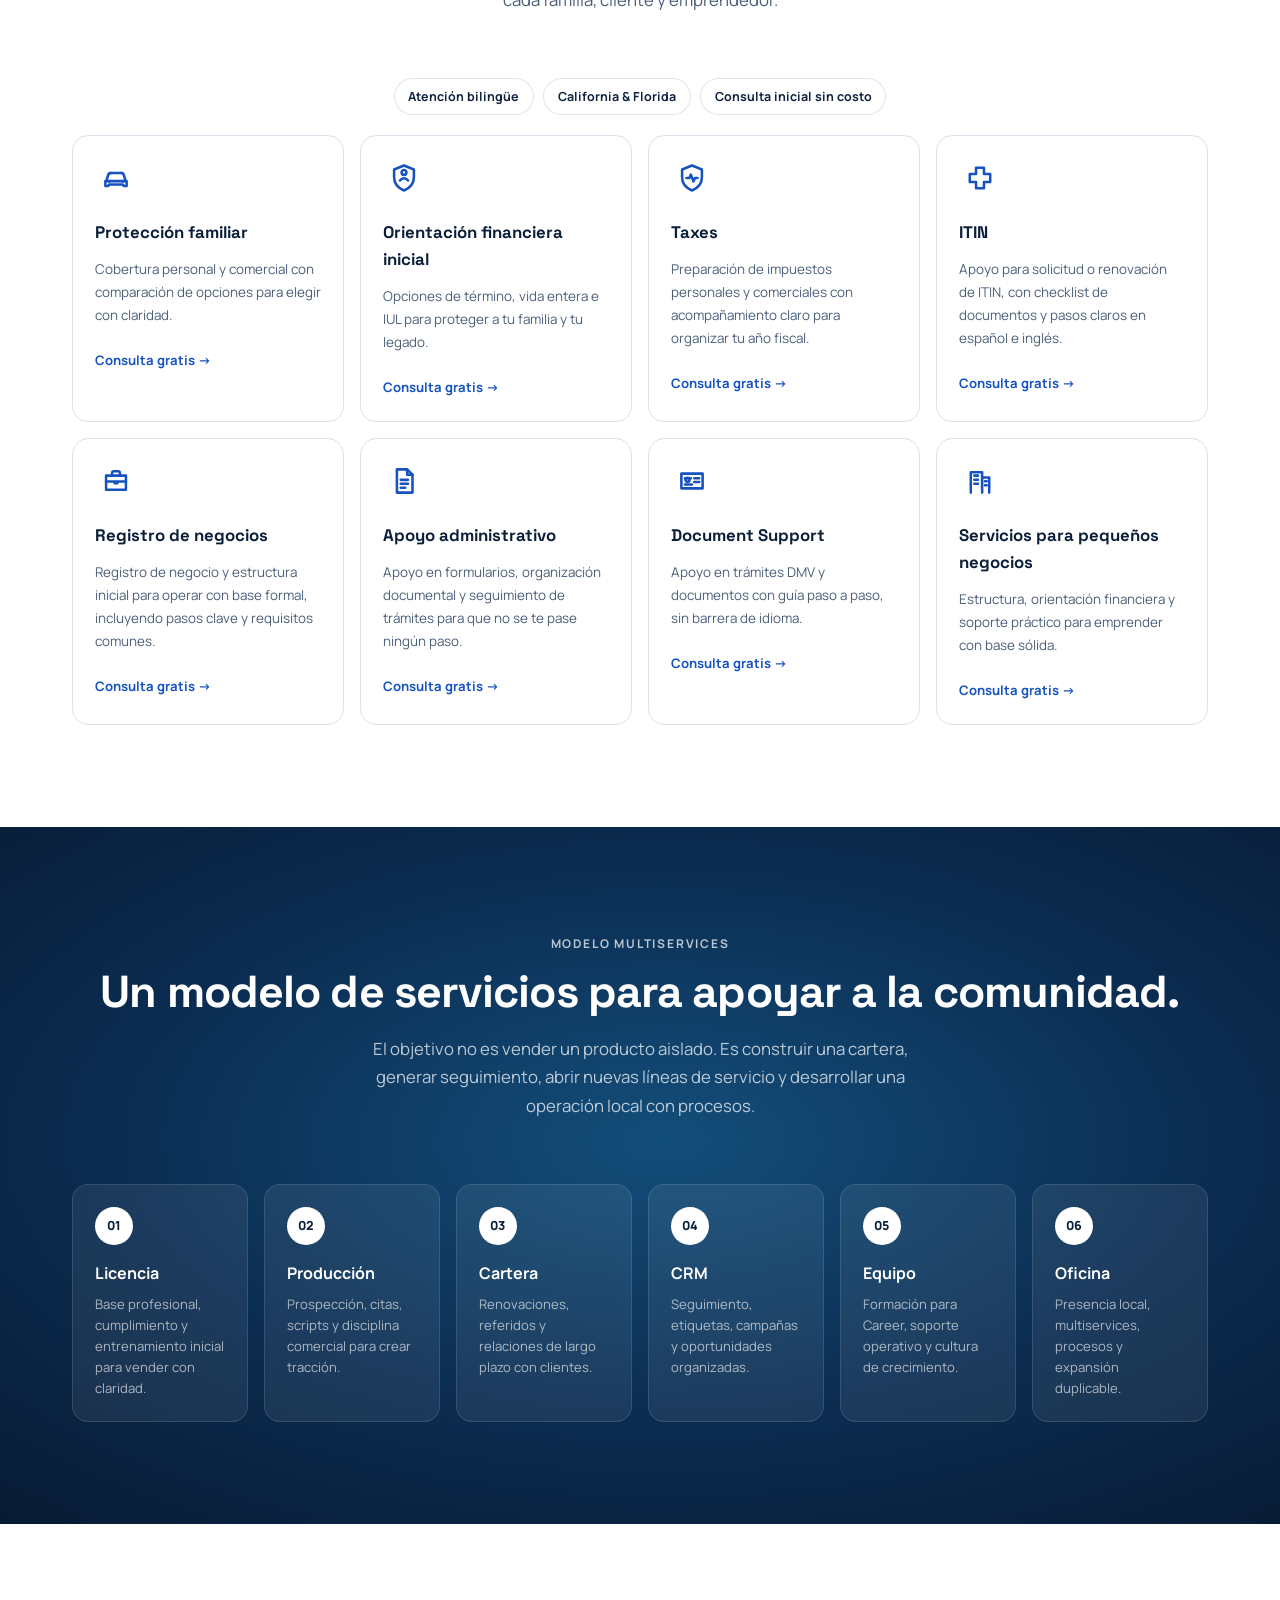
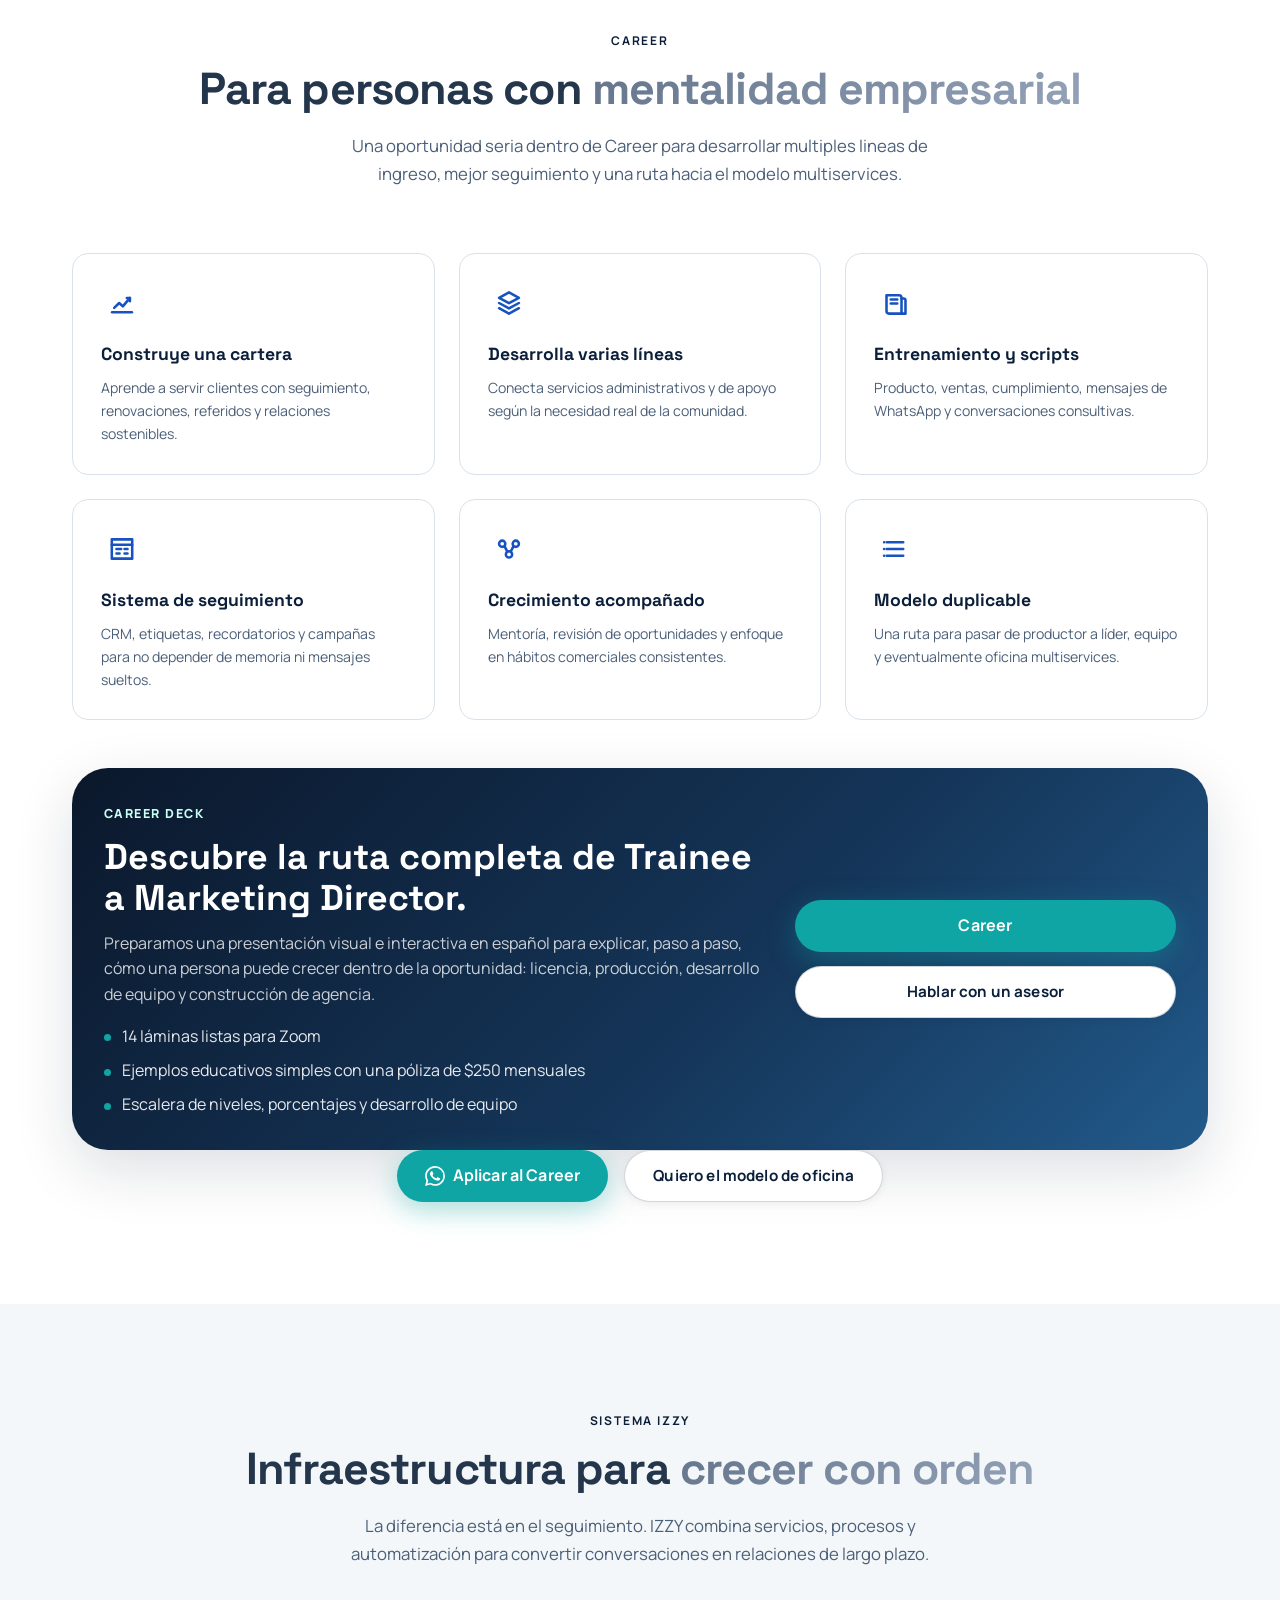
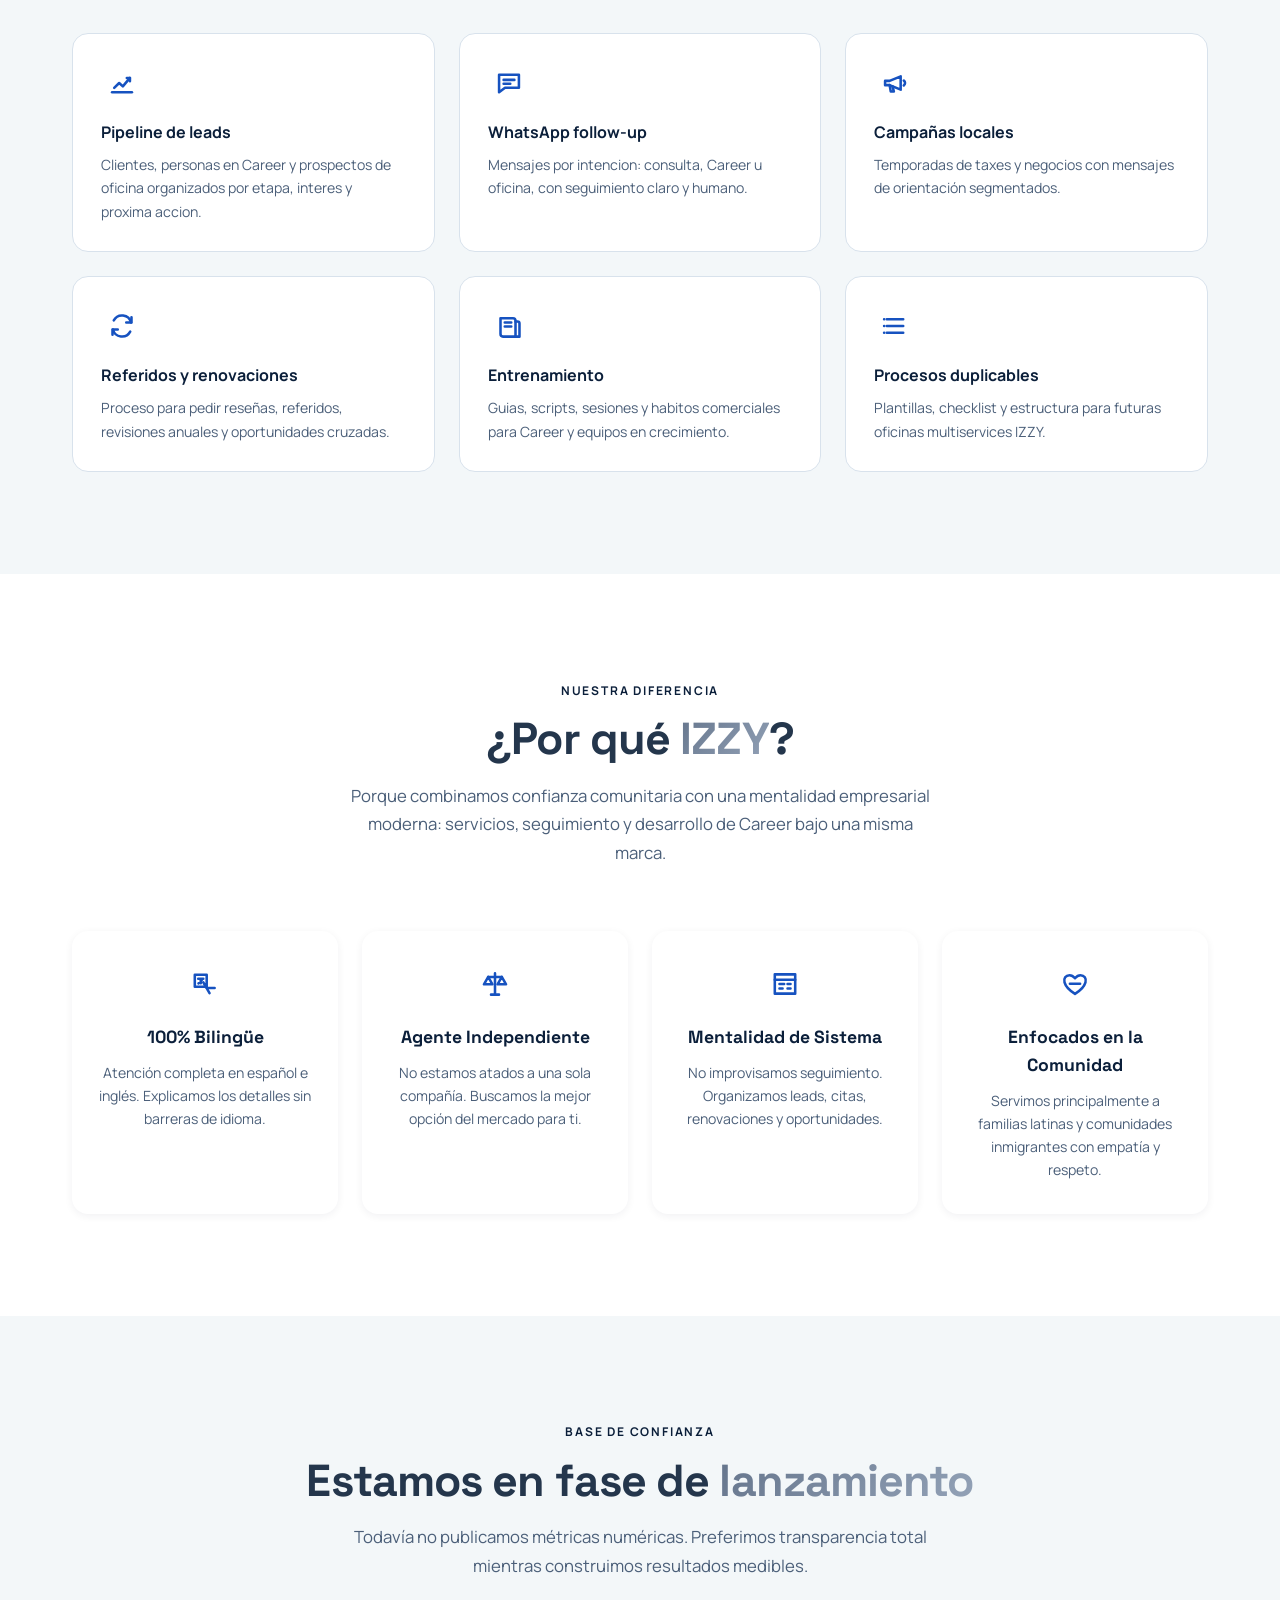
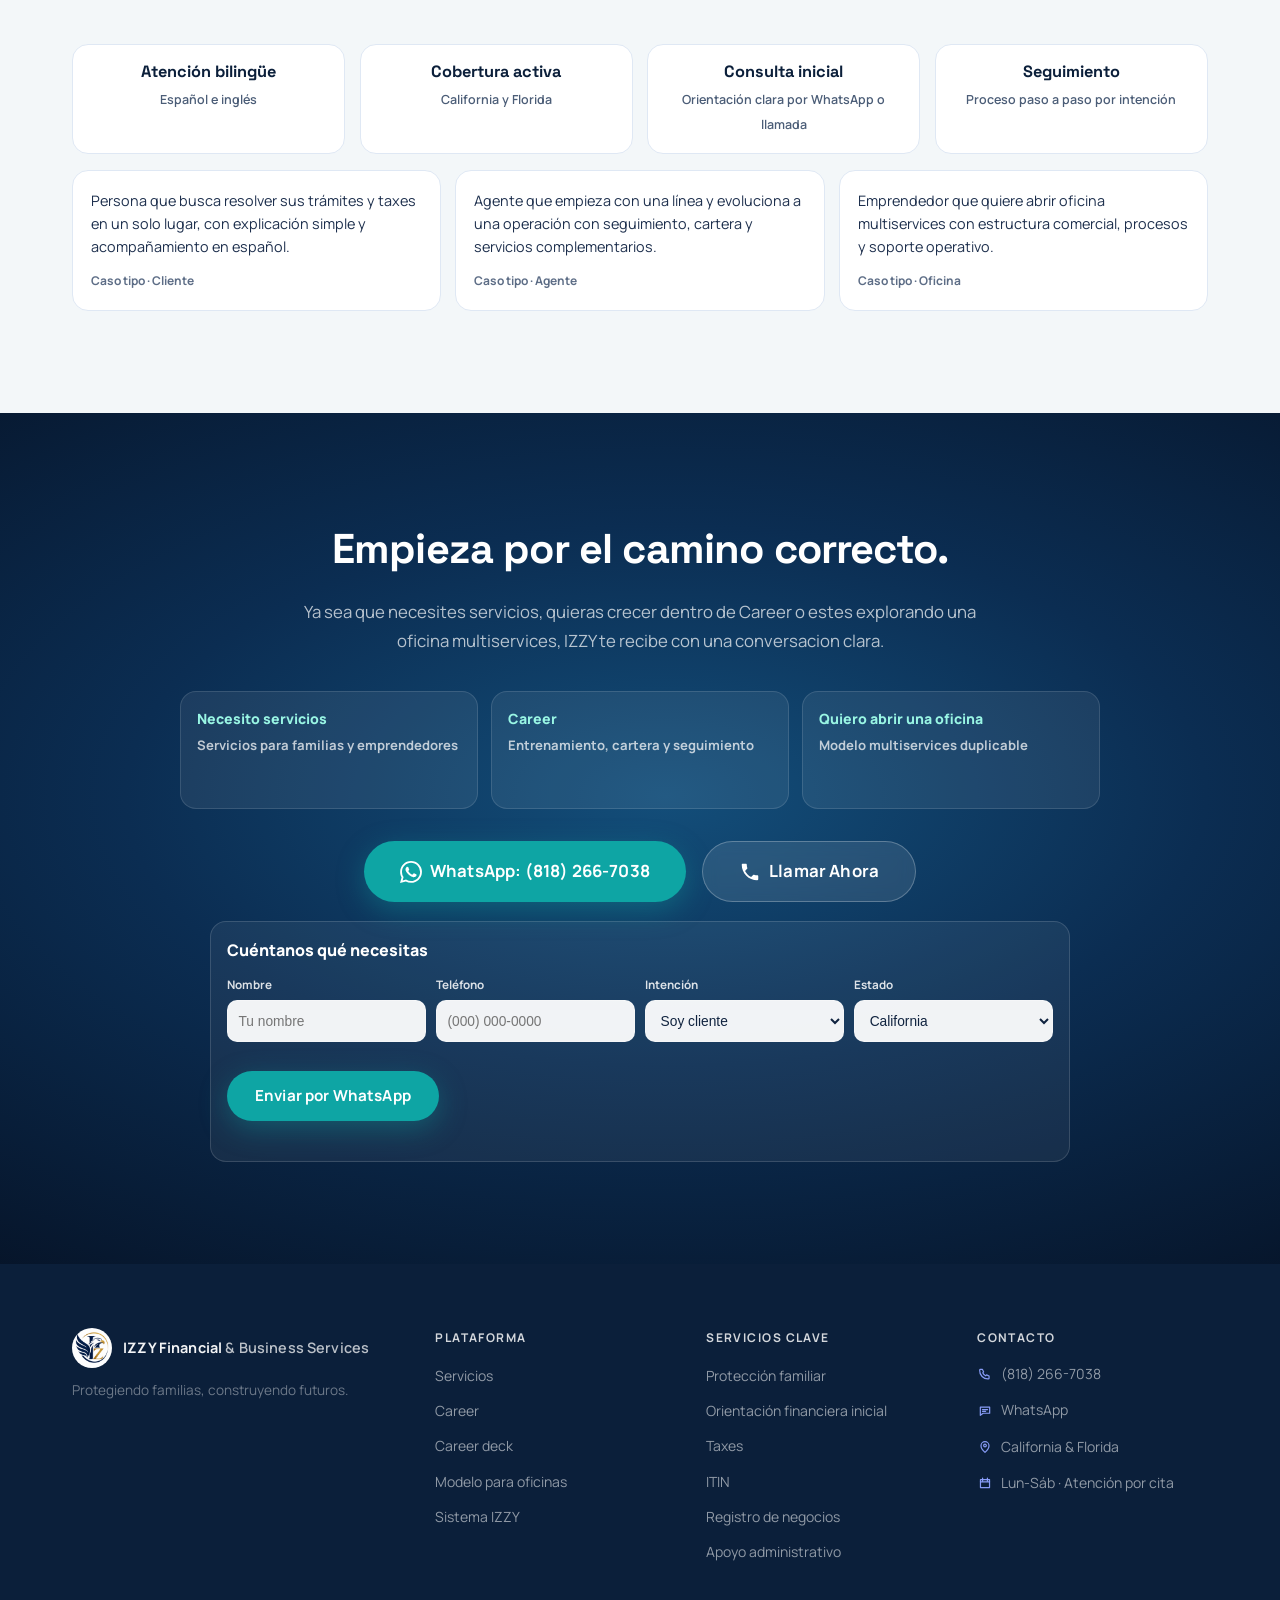
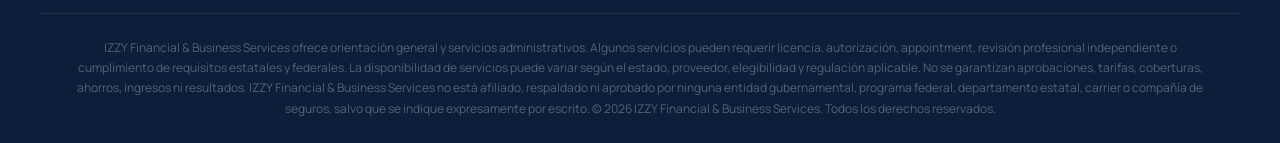
==== commit 746f52ce: "Unify homepage Career copy" ====
--- a/index.html
+++ b/index.html
@@ -205,7 +205,7 @@
         <span>California &amp; Florida</span>
         <span>Consulta sin costo</span>
         <span>Apoyo administrativo</span>
-        <span>Career para agentes</span>
+        <span>Career profesional</span>
       </div>
       <div class="hero__stats reveal" id="hero-stats">
         <div class="stat">
@@ -301,7 +301,7 @@
       <div class="section__header reveal">
         <span class="section__eyebrow">Atención real, imagen profesional</span>
         <h2 class="section__title">Una experiencia <span class="gradient-text">moderna y confiable</span></h2>
-        <p class="section__desc">Combinamos asesoría humana, estructura operativa y acompañamiento bilingüe para familias, agentes y emprendedores.</p>
+        <p class="section__desc">Combinamos asesoría humana, estructura operativa y acompañamiento bilingüe para familias, personas en Career y emprendedores.</p>
       </div>
       <div class="visual-story__grid">
         <article class="visual-card reveal">
@@ -325,7 +325,7 @@
           />
           <div class="visual-card__overlay">
             <h3>Crecimiento estructurado</h3>
-            <p>Modelo serio para agentes y oficinas multiservices.</p>
+            <p>Modelo serio para Career y oficinas multiservices.</p>
           </div>
         </article>
         <article class="visual-card reveal">
@@ -361,7 +361,7 @@
     <div class="container">
       <div class="section__header reveal">
         <span class="section__eyebrow">Elige tu camino</span>
-        <h2 class="section__title">Una plataforma para <span class="gradient-text">clientes, agentes y emprendedores</span></h2>
+        <h2 class="section__title">Una plataforma para <span class="gradient-text">clientes, Career y emprendedores</span></h2>
         <p class="section__desc">IZZY conecta servicios esenciales con entrenamiento, seguimiento y una visión empresarial duplicable para la comunidad hispana.</p>
       </div>
       <div class="path-grid" id="path-grid">
@@ -376,7 +376,7 @@
           <span class="path-card__visual" aria-hidden="true"><svg class="site-icon"><use href="#icon-growth"></use></svg></span>
           <span class="path-card__label">Career</span>
           <h3 class="path-card__title">Construye una carrera con estructura.</h3>
-          <p class="path-card__desc">Entrenamiento, seguimiento, referidos y expansión multiservices para agentes que quieren crecer con un sistema serio.</p>
+          <p class="path-card__desc">Entrenamiento, seguimiento, referidos y expansión multiservices para personas que quieren crecer en Career con un sistema serio.</p>
           <a href="career/" class="path-card__link">Ver Career →</a>
         </article>
         <article class="path-card reveal" id="path-oficina">
@@ -494,7 +494,7 @@
     <div class="container">
       <div class="section__header reveal">
         <span class="section__eyebrow section__eyebrow--gold">Modelo multiservices</span>
-        <h2 class="section__title" style="color:#fff">De agente de a dueño de una <span class="gradient-text">oficina multiservices.</span></h2>
+        <h2 class="section__title" style="color:#fff">De Career a dueño de una <span class="gradient-text">oficina multiservices.</span></h2>
         <p class="section__desc" style="color:rgba(255,255,255,.72)">El objetivo no es vender un producto aislado. Es construir una cartera, generar seguimiento, abrir nuevas líneas de servicio y desarrollar una operación local con procesos.</p>
       </div>
       <ol class="growth-roadmap reveal" id="growth-roadmap" aria-label="Ruta del modelo multiservices IZZY">
@@ -521,7 +521,7 @@
         <li class="growth-step">
           <span class="growth-step__num">05</span>
           <h3>Equipo</h3>
-          <p>Formación de agentes, soporte operativo y cultura de crecimiento.</p>
+          <p>Formación para Career, soporte operativo y cultura de crecimiento.</p>
         </li>
         <li class="growth-step">
           <span class="growth-step__num">06</span>
@@ -537,8 +537,8 @@
     <div class="container">
       <div class="section__header reveal">
         <span class="section__eyebrow">Career</span>
-        <h2 class="section__title">Para agentes con <span class="gradient-text">mentalidad empresarial</span></h2>
-        <p class="section__desc">Una oportunidad seria para agentes de vida y salud que quieren desarrollar múltiples líneas de ingreso, mejor seguimiento y una ruta hacia el modelo multiservices.</p>
+        <h2 class="section__title">Para personas con <span class="gradient-text">mentalidad empresarial</span></h2>
+        <p class="section__desc">Una oportunidad seria dentro de Career para desarrollar múltiples líneas de ingreso, mejor seguimiento y una ruta hacia el modelo multiservices.</p>
       </div>
       <div class="agent-grid" id="agent-grid">
         <div class="agent-benefit reveal" id="benefit-residual">
@@ -585,11 +585,11 @@
         </div>
         <div class="opportunity-spotlight__actions">
           <a href="career/" class="btn btn--gold">Career</a>
-          <a href="https://wa.me/18182667038?text=Quiero%20informaci%C3%B3n%20sobre%20la%20presentaci%C3%B3n%20de%20oportunidad%20y%20la%20ruta%20de%20agente" class="btn btn--secondary btn--dark-text" target="_blank" rel="noopener">Hablar con un asesor</a>
+          <a href="https://wa.me/18182667038?text=Quiero%20informacion%20sobre%20Career%20y%20la%20presentacion%20interactiva" class="btn btn--secondary btn--dark-text" target="_blank" rel="noopener">Hablar con un asesor</a>
         </div>
       </div>
       <div class="agent-cta reveal" id="agent-cta">
-        <a href="https://wa.me/18182667038?text=Quiero%20informaci%C3%B3n%20sobre%20la%20oportunidad%20de%20agente"
+        <a href="https://wa.me/18182667038?text=Quiero%20informacion%20sobre%20Career"
            class="btn btn--gold" id="cta-agent-wa" target="_blank" rel="noopener">
           <svg viewBox="0 0 24 24" fill="currentColor" width="20" height="20" aria-hidden="true"><path d="M17.472 14.382c-.297-.149-1.758-.867-2.03-.967-.273-.099-.471-.148-.67.15-.197.297-.767.966-.94 1.164-.173.199-.347.223-.644.075-.297-.15-1.255-.463-2.39-1.475-.883-.788-1.48-1.761-1.653-2.059-.173-.297-.018-.458.13-.606.134-.133.298-.347.446-.52.149-.174.198-.298.298-.497.099-.198.05-.371-.025-.52-.075-.149-.669-1.612-.916-2.207-.242-.579-.487-.5-.669-.51-.173-.008-.371-.01-.57-.01-.198 0-.52.074-.792.372-.272.297-1.04 1.016-1.04 2.479 0 1.462 1.065 2.875 1.213 3.074.149.198 2.096 3.2 5.077 4.487.709.306 1.262.489 1.694.625.712.227 1.36.195 1.871.118.571-.085 1.758-.719 2.006-1.413.248-.694.248-1.289.173-1.413-.074-.124-.272-.198-.57-.347m-5.421 7.403h-.004a9.87 9.87 0 01-5.031-1.378l-.361-.214-3.741.982.998-3.648-.235-.374a9.86 9.86 0 01-1.51-5.26c.001-5.45 4.436-9.884 9.888-9.884 2.64 0 5.122 1.03 6.988 2.898a9.825 9.825 0 012.893 6.994c-.003 5.45-4.437 9.884-9.885 9.884m8.413-18.297A11.815 11.815 0 0012.05 0C5.495 0 .16 5.335.157 11.892c0 2.096.547 4.142 1.588 5.945L.057 24l6.305-1.654a11.882 11.882 0 005.683 1.448h.005c6.554 0 11.89-5.335 11.893-11.893a11.821 11.821 0 00-3.48-8.413z"/></svg>
           Aplicar al Career
@@ -614,12 +614,12 @@
         <article class="system-item reveal">
           <span class="system-item__icon" aria-hidden="true"><svg class="site-icon"><use href="#icon-growth"></use></svg></span>
           <h3>Pipeline de leads</h3>
-          <p>Clientes, agentes y prospectos de oficina organizados por etapa, interés y próxima acción.</p>
+          <p>Clientes, personas en Career y prospectos de oficina organizados por etapa, interés y próxima acción.</p>
         </article>
         <article class="system-item reveal">
           <span class="system-item__icon" aria-hidden="true"><svg class="site-icon"><use href="#icon-chat"></use></svg></span>
           <h3>WhatsApp follow-up</h3>
-          <p>Mensajes por intención: consulta, agente u oficina, con seguimiento claro y humano.</p>
+          <p>Mensajes por intención: consulta, Career u oficina, con seguimiento claro y humano.</p>
         </article>
         <article class="system-item reveal">
           <span class="system-item__icon" aria-hidden="true"><svg class="site-icon"><use href="#icon-megaphone"></use></svg></span>
@@ -634,7 +634,7 @@
         <article class="system-item reveal">
           <span class="system-item__icon" aria-hidden="true"><svg class="site-icon"><use href="#icon-training"></use></svg></span>
           <h3>Entrenamiento</h3>
-          <p>Guías, scripts, sesiones y hábitos comerciales para agentes y equipos en crecimiento.</p>
+          <p>Guías, scripts, sesiones y hábitos comerciales para Career y equipos en crecimiento.</p>
         </article>
         <article class="system-item reveal">
           <span class="system-item__icon" aria-hidden="true"><svg class="site-icon"><use href="#icon-operations"></use></svg></span>
@@ -651,7 +651,7 @@
       <div class="section__header reveal">
         <span class="section__eyebrow">Nuestra diferencia</span>
         <h2 class="section__title">¿Por qué <span class="gradient-text">IZZY</span>?</h2>
-        <p class="section__desc">Porque combinamos confianza comunitaria con una mentalidad empresarial moderna: servicios, seguimiento y desarrollo de agentes bajo una misma marca.</p>
+        <p class="section__desc">Porque combinamos confianza comunitaria con una mentalidad empresarial moderna: servicios, seguimiento y desarrollo de Career bajo una misma marca.</p>
       </div>
       <div class="why-grid" id="why-grid">
         <div class="why-item reveal" id="why-bilingue">
@@ -714,7 +714,7 @@
     <div class="container">
       <div class="cta-box reveal" id="cta-box">
         <h2 class="cta-box__title">Empieza por el camino correcto.</h2>
-        <p class="cta-box__desc">Ya sea que necesites servicios, quieras crecer como agente o estés explorando una oficina multiservices, IZZY te recibe con una conversación clara.</p>
+        <p class="cta-box__desc">Ya sea que necesites servicios, quieras crecer dentro de Career o estés explorando una oficina multiservices, IZZY te recibe con una conversación clara.</p>
         <div class="cta-segments">
           <a href="https://wa.me/18182667038?text=Hola%2C%20quiero%20orientaci%C3%B3n%20inicial%20sobre%20servicios%20para%20familias%20o%20emprendedores."
              class="cta-segment" target="_blank" rel="noopener">
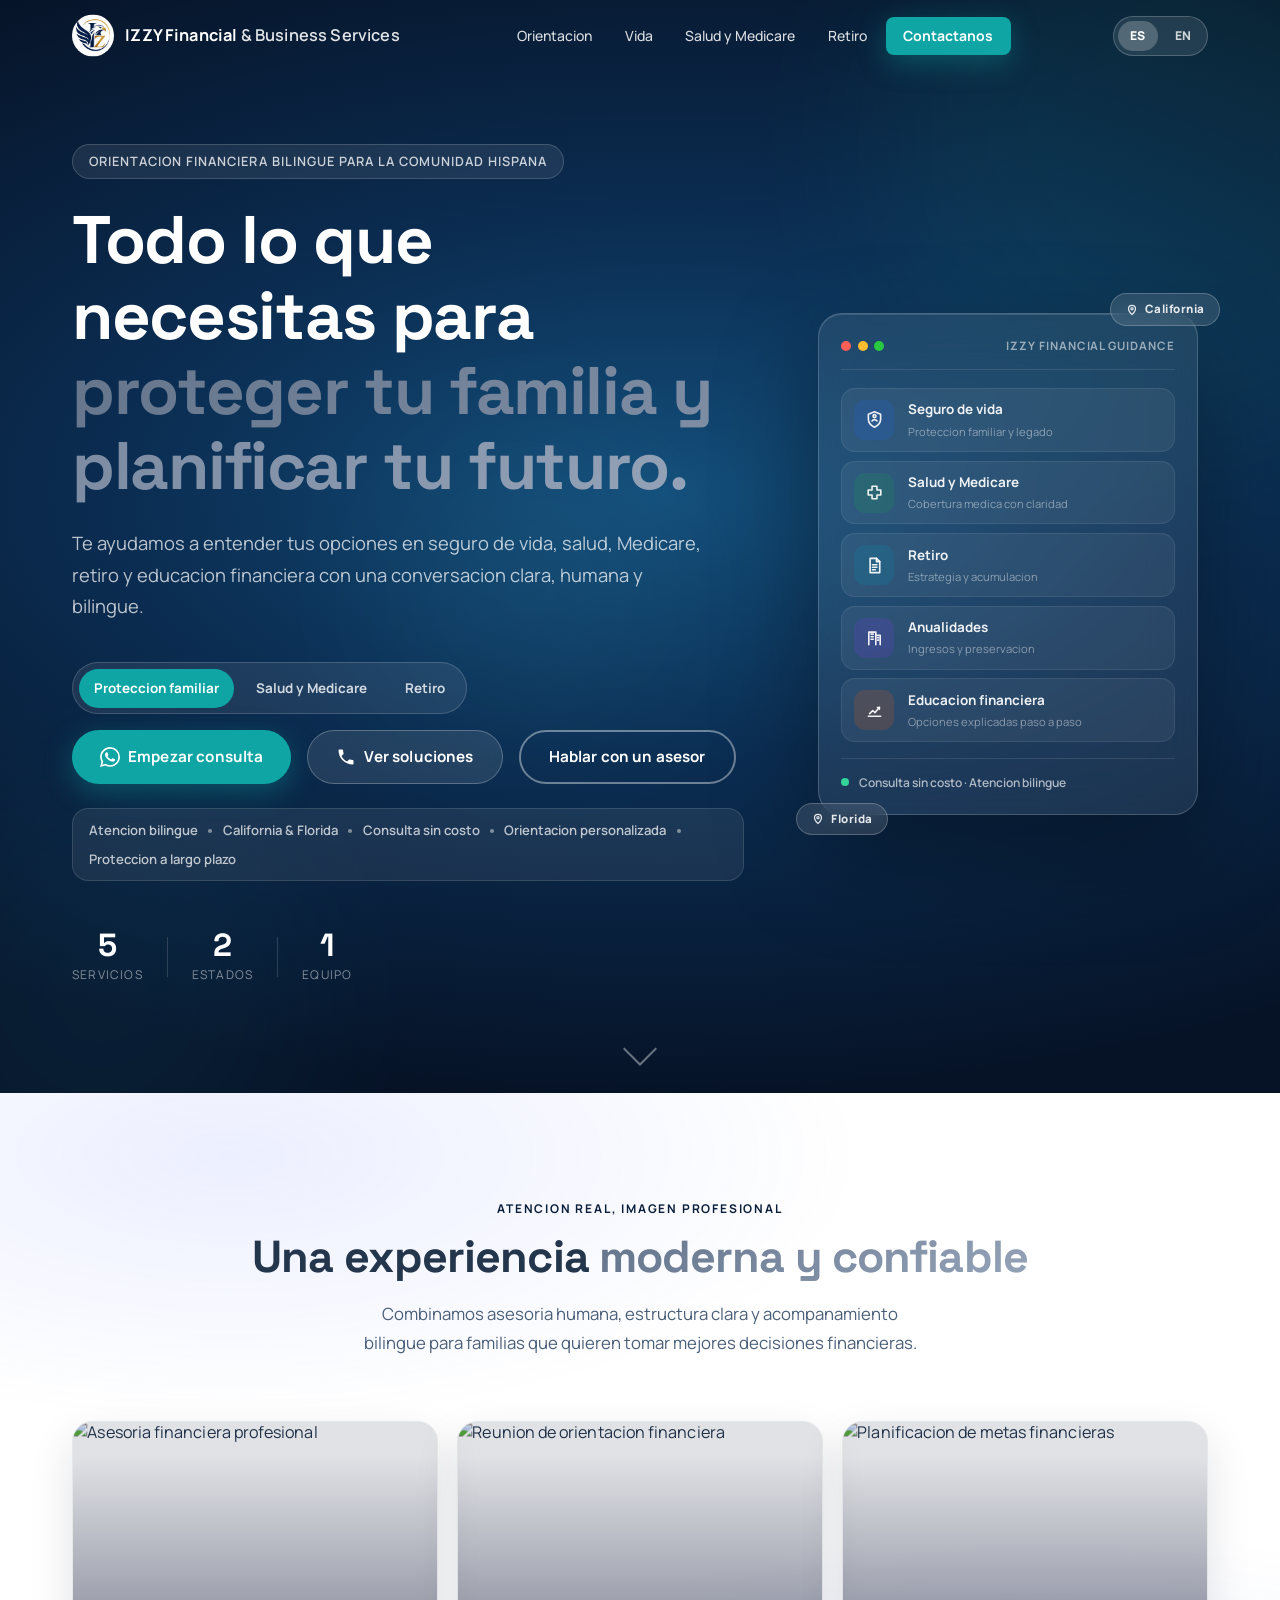
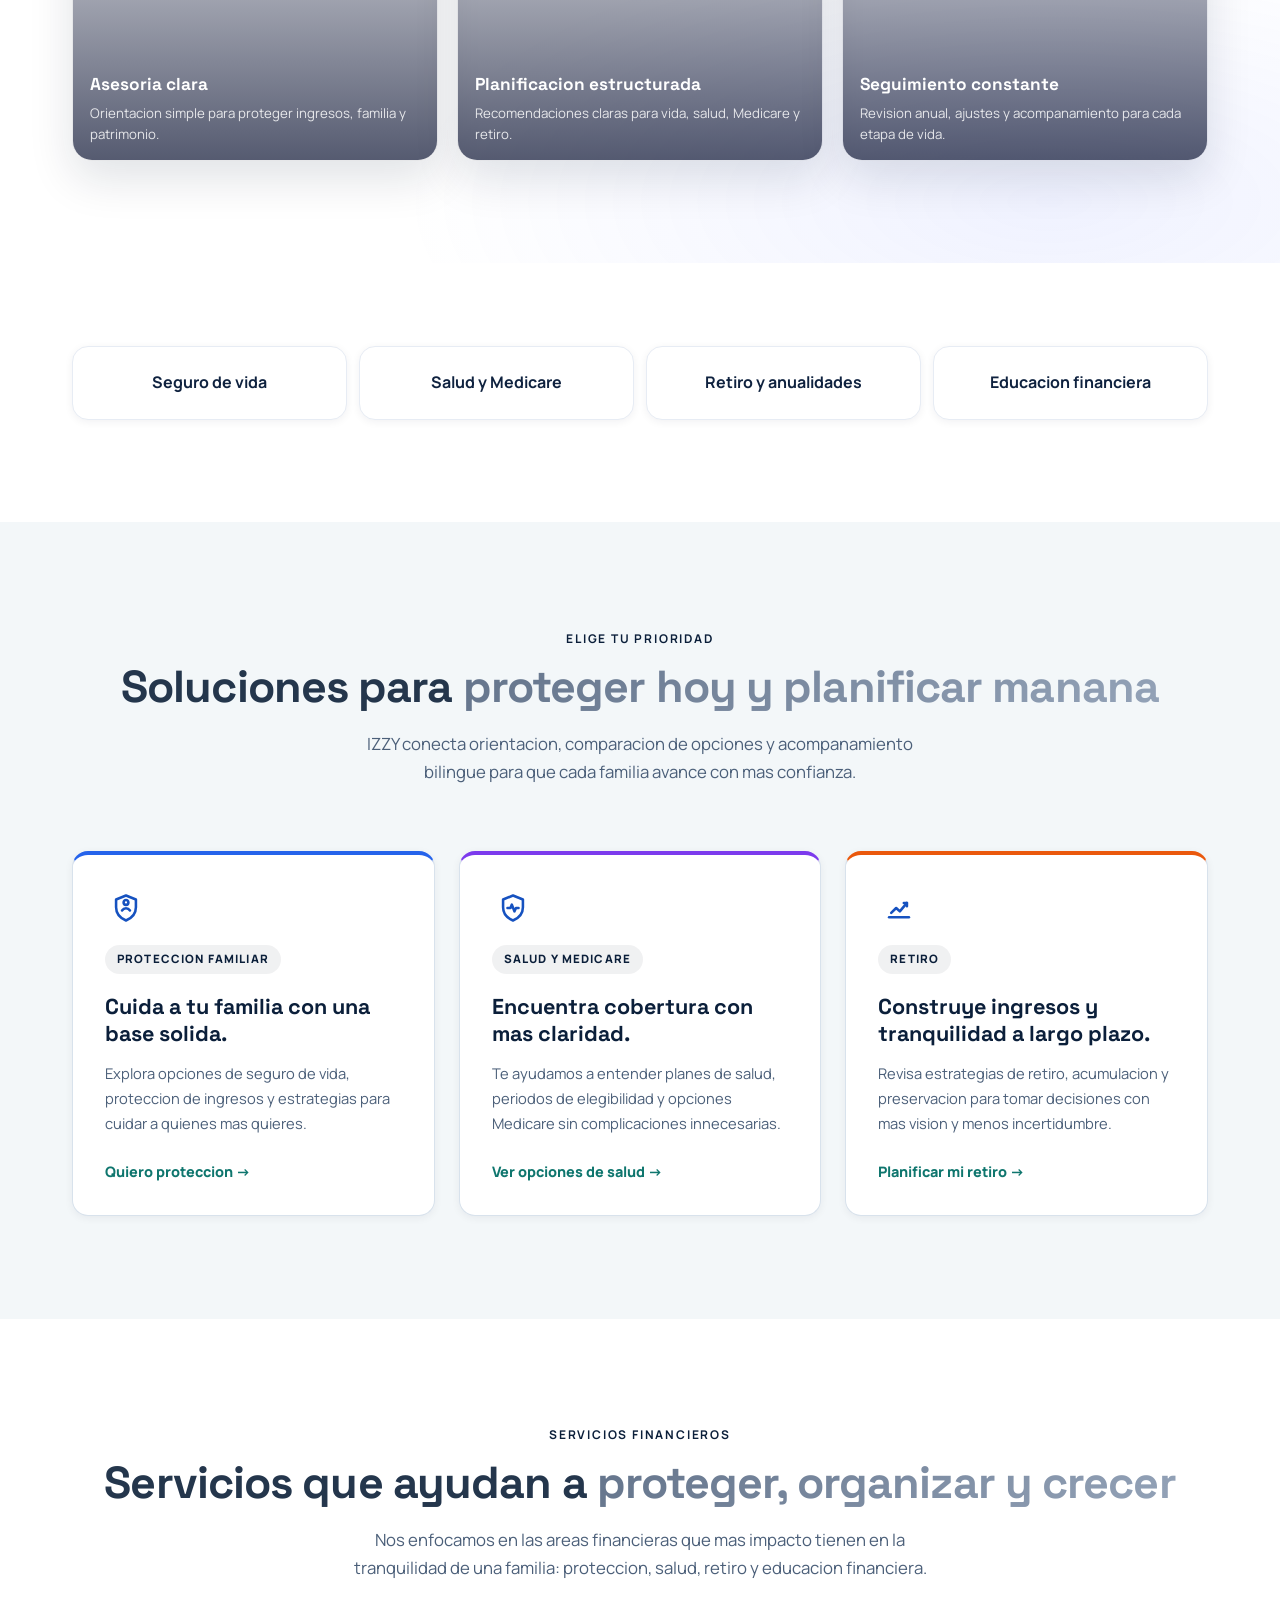
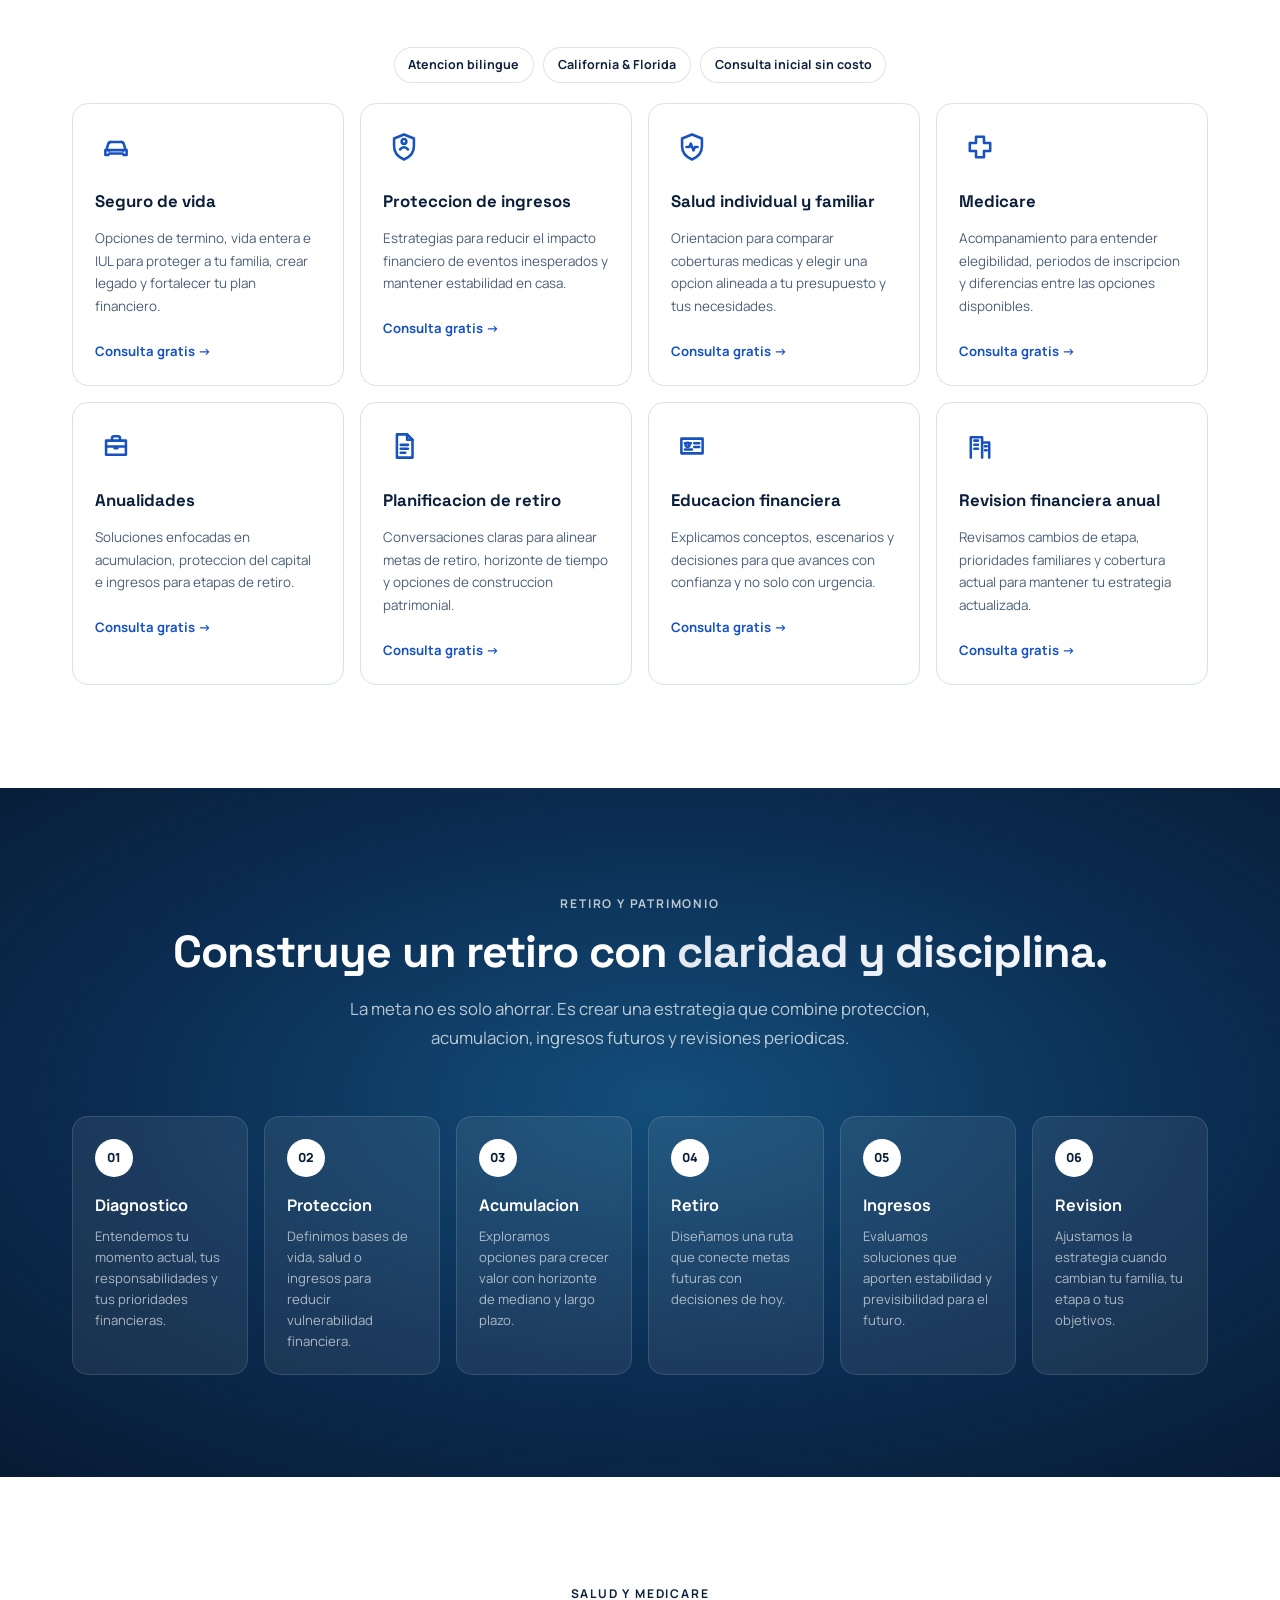
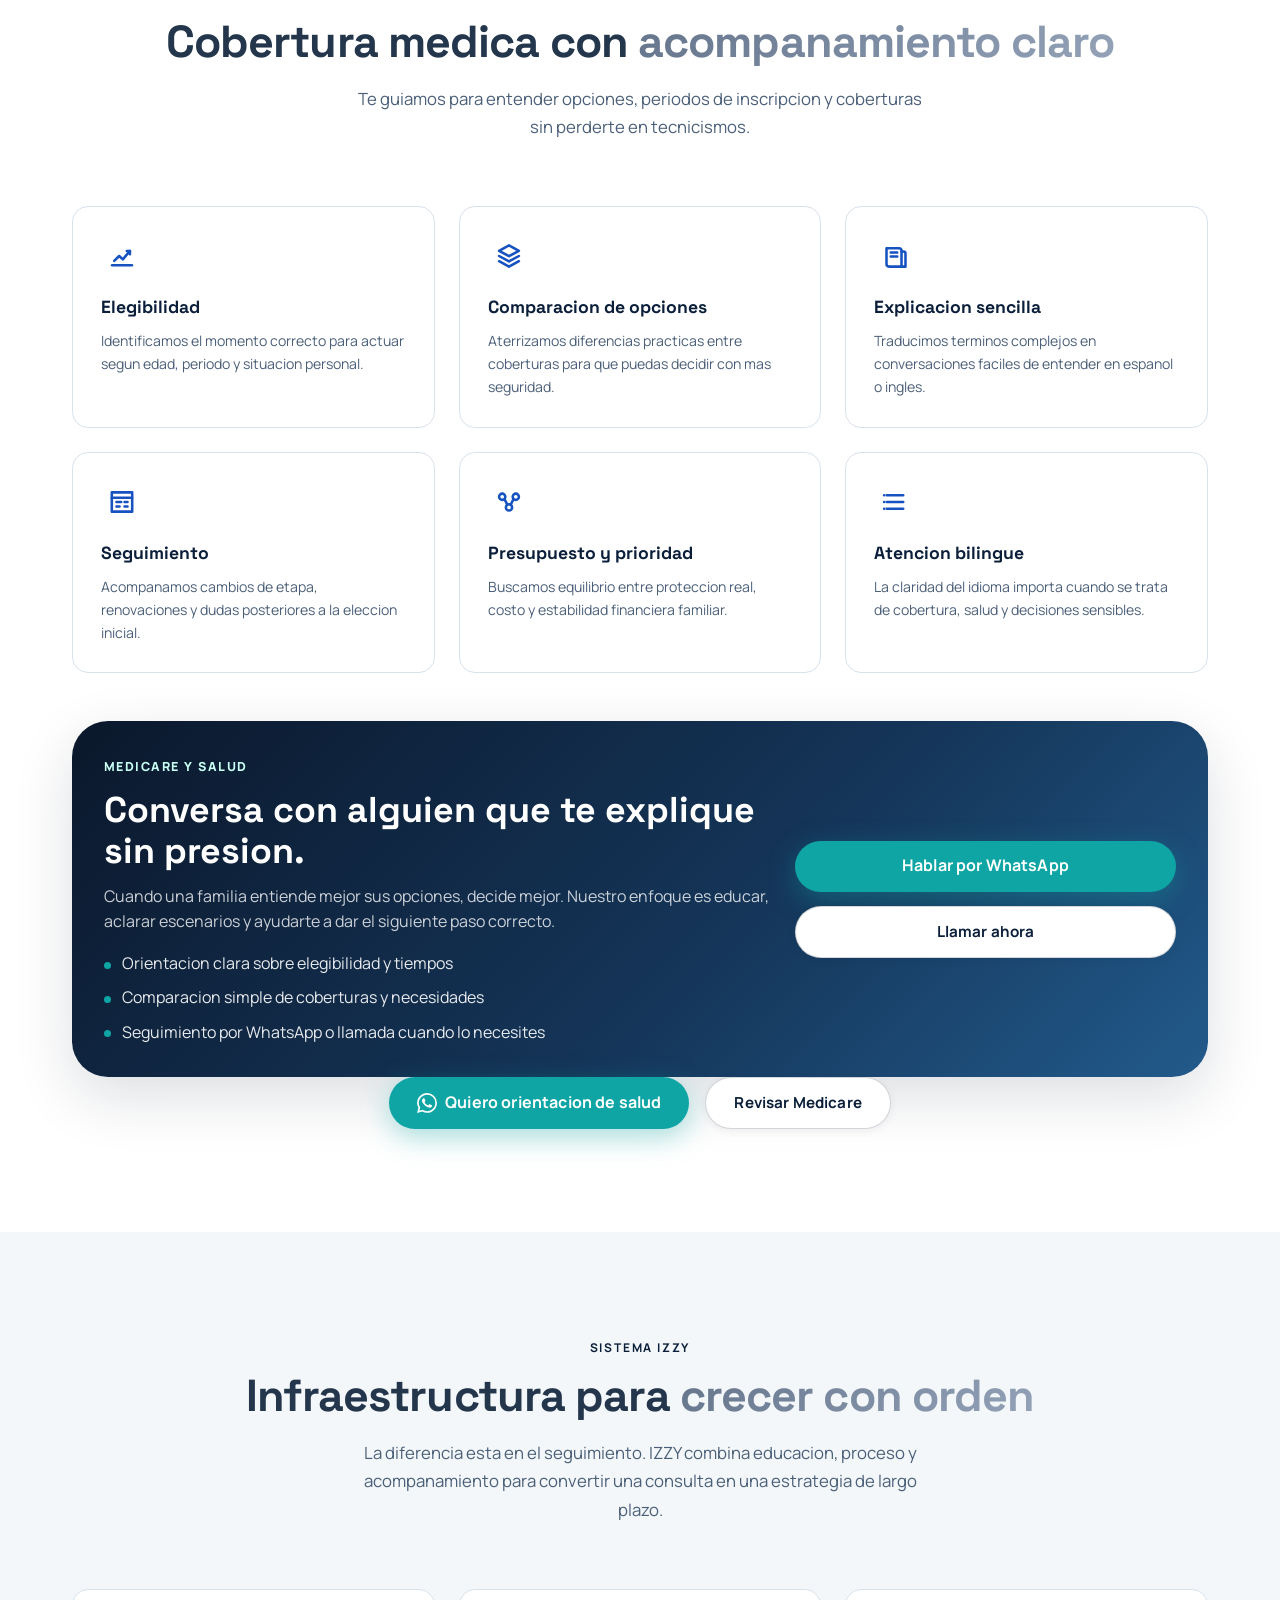
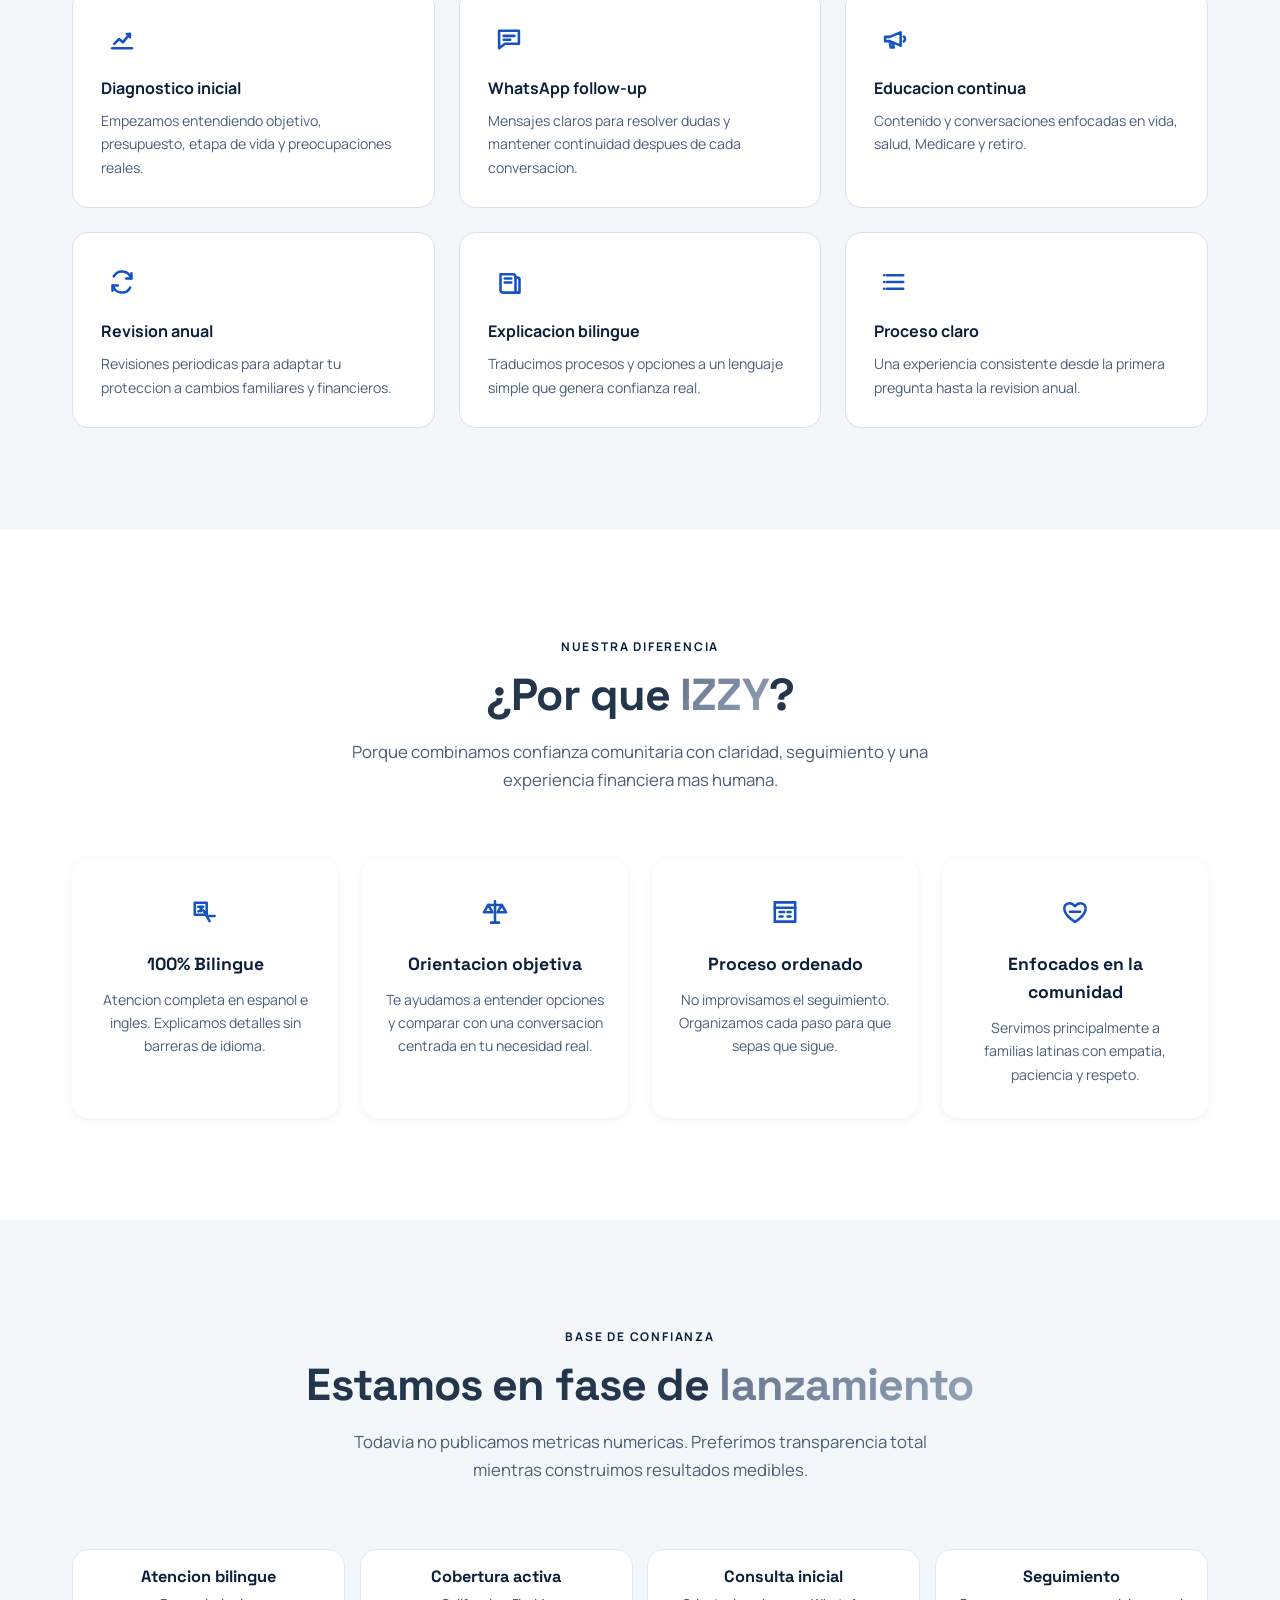
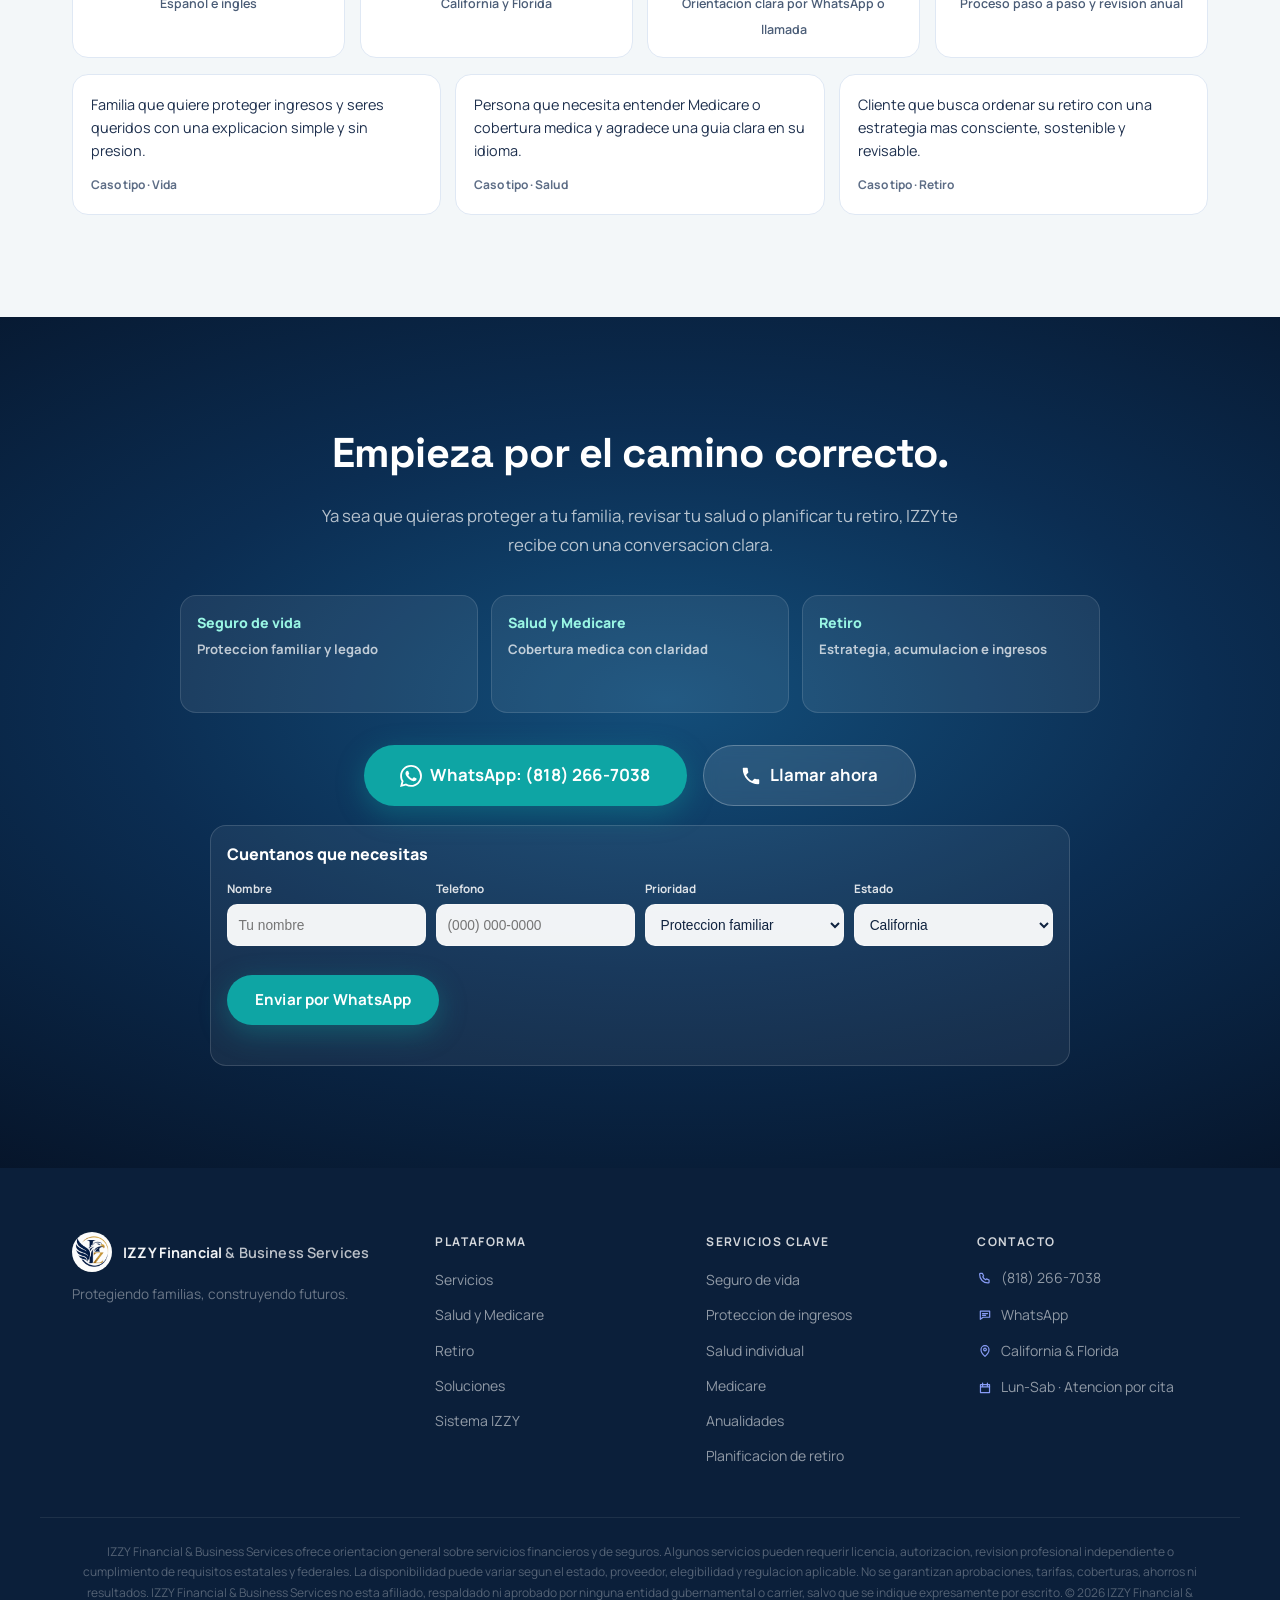
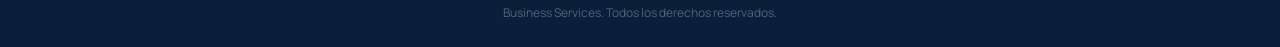
==== commit 9142f536: "Refocus homepage on financial services" ====
--- a/index.html
+++ b/index.html
@@ -4,27 +4,26 @@
   <meta charset="UTF-8" />
   <meta name="viewport" content="width=device-width, initial-scale=1.0" />
   <meta name="robots" content="index,follow" />
-  <meta name="description" content="Orientación y servicios administrativos para familias, emprendedores y pequeños negocios en la comunidad hispana." />
-  <title>IZZY Financial & Business Services | Orientación y Servicios</title>
-  <link rel="canonical" href="https://connectionterritory-cmyk.github.io/izzyfbservices/" />
+  <meta name="description" content="Orientacion financiera bilingue para familias hispanas en seguro de vida, salud, Medicare, retiro y educacion financiera." />
+  <title>IZZY Financial &amp; Business Services | Servicios Financieros</title>
+  <link rel="canonical" href="https://www.izzyfbservices.com/" />
   <meta name="theme-color" content="#0A192F" />
   <link rel="icon" type="image/png" href="assets/izzy-eagle-logo.png" />
   <link rel="apple-touch-icon" href="assets/izzy-eagle-logo.png" />
-  <meta property="og:title" content="IZZY Financial & Business Services | Plataforma Hispana de Crecimiento" />
-  <meta property="og:description" content="Orientación y servicios administrativos para familias, emprendedores y pequeños negocios en la comunidad hispana." />
+  <meta property="og:title" content="IZZY Financial &amp; Business Services | Servicios Financieros Bilingues" />
+  <meta property="og:description" content="Orientacion financiera bilingue para familias hispanas en seguro de vida, salud, Medicare, retiro y educacion financiera." />
   <meta property="og:type" content="website" />
-  <meta property="og:url" content="https://connectionterritory-cmyk.github.io/izzyfbservices/" />
-  <meta property="og:image" content="https://connectionterritory-cmyk.github.io/izzyfbservices/assets/izzy-eagle-logo.png" />
+  <meta property="og:url" content="https://www.izzyfbservices.com/" />
+  <meta property="og:image" content="https://www.izzyfbservices.com/assets/izzy-eagle-logo.png" />
   <meta property="og:locale" content="es_US" />
   <meta name="twitter:card" content="summary_large_image" />
-  <meta name="twitter:title" content="IZZY Financial & Business Services | Plataforma Hispana de Crecimiento" />
-  <meta name="twitter:description" content="Orientación y servicios administrativos para familias, emprendedores y pequeños negocios en la comunidad hispana." />
-  <meta name="twitter:image" content="https://connectionterritory-cmyk.github.io/izzyfbservices/assets/izzy-eagle-logo.png" />
+  <meta name="twitter:title" content="IZZY Financial &amp; Business Services | Servicios Financieros Bilingues" />
+  <meta name="twitter:description" content="Orientacion financiera bilingue para familias hispanas en seguro de vida, salud, Medicare, retiro y educacion financiera." />
+  <meta name="twitter:image" content="https://www.izzyfbservices.com/assets/izzy-eagle-logo.png" />
   <link rel="preconnect" href="https://fonts.googleapis.com" />
   <link rel="preconnect" href="https://fonts.gstatic.com" crossorigin />
   <link href="https://fonts.googleapis.com/css2?family=Manrope:wght@400;500;600;700;800&family=Space+Grotesk:wght@600;700&display=swap" rel="stylesheet" />
   <link rel="stylesheet" href="styles.css" />
-
 </head>
 <body>
   <svg class="icon-sprite" aria-hidden="true" focusable="false">
@@ -133,7 +132,6 @@
     </symbol>
   </svg>
 
-  <!-- ===== HEADER ===== -->
   <header class="header" id="header">
     <div class="container header__inner">
       <a href="#inicio" class="logo" id="logo-link">
@@ -142,26 +140,25 @@
         </span>
         <span class="logo__text">IZZY Financial <em>&amp; Business Services</em></span>
       </a>
-      <nav class="nav" id="main-nav" aria-label="Navegación principal">
+      <nav class="nav" id="main-nav" aria-label="Navegacion principal">
         <ul class="nav__list">
-          <li><a href="#servicios" class="nav__link" id="nav-servicios">Orientación</a></li>
-          <li><a href="#servicios" class="nav__link" id="nav-modelo">Taxes &amp; ITIN</a></li>
-          <li><a href="#agentes" class="nav__link" id="nav-agentes">Career</a></li>
-          <li><a href="#modelo" class="nav__link" id="nav-sistema">Oficinas</a></li>
-          <li><a href="#contacto" class="nav__link nav__link--cta" id="nav-contacto">Contáctanos</a></li>
+          <li><a href="#caminos" class="nav__link" id="nav-servicios">Orientacion</a></li>
+          <li><a href="#servicios" class="nav__link" id="nav-modelo">Vida</a></li>
+          <li><a href="#agentes" class="nav__link" id="nav-agentes">Salud y Medicare</a></li>
+          <li><a href="#modelo" class="nav__link" id="nav-sistema">Retiro</a></li>
+          <li><a href="#contacto" class="nav__link nav__link--cta" id="nav-contacto">Contactanos</a></li>
         </ul>
       </nav>
       <div class="lang-switch" aria-label="Selector de idioma">
         <button class="lang-switch__btn is-active" type="button" data-lang="es">ES</button>
         <button class="lang-switch__btn" type="button" data-lang="en">EN</button>
       </div>
-      <button class="nav-toggle" id="nav-toggle" aria-label="Abrir menú" aria-expanded="false" aria-controls="main-nav">
+      <button class="nav-toggle" id="nav-toggle" aria-label="Abrir menu" aria-expanded="false" aria-controls="main-nav">
         <span></span><span></span><span></span>
       </button>
     </div>
   </header>
 
-  <!-- ===== HERO ===== -->
   <section class="hero" id="inicio">
     <div class="hero__bg-shapes" aria-hidden="true">
       <div class="shape shape--1"></div>
@@ -169,70 +166,65 @@
       <div class="shape shape--3"></div>
     </div>
     <div class="container hero__content">
-      <!-- LEFT: Text content -->
       <div class="hero__text">
-      <div class="hero__badge reveal" id="hero-badge">Launchpad financiero para la comunidad hispana</div>
-      <h1 class="hero__title reveal" id="hero-title">
-        Todo lo que necesitas para<br>
-        <span class="gradient-text">proteger, organizar y crecer.</span>
-      </h1>
-      <p class="hero__subtitle reveal" id="hero-subtitle">
-        Te ayudamos a entender tus opciones, organizar documentos y recibir orientación inicial en áreas como protección familiar, taxes, ITIN, registro de negocios y servicios administrativos.
-      </p>
-      <div class="intent-switch reveal" id="intent-switch" role="tablist" aria-label="Elige tu intención">
-        <button class="intent-switch__btn is-active" data-intent="cliente" role="tab" aria-selected="true">Soy cliente</button>
-        <button class="intent-switch__btn" data-intent="agente" role="tab" aria-selected="false">Career</button>
-        <button class="intent-switch__btn" data-intent="oficina" role="tab" aria-selected="false">Quiero oficina</button>
-      </div>
-      <div class="hero__ctas reveal" id="hero-ctas">
-        <a href="https://wa.me/18182667038?text=Hola%2C%20quiero%20orientaci%C3%B3n%20inicial%20sobre%20servicios%20para%20familias%20o%20emprendedores."
-           class="btn btn--primary" id="cta-whatsapp-hero" target="_blank" rel="noopener">
-          <svg viewBox="0 0 24 24" fill="currentColor" width="20" height="20" aria-hidden="true"><path d="M17.472 14.382c-.297-.149-1.758-.867-2.03-.967-.273-.099-.471-.148-.67.15-.197.297-.767.966-.94 1.164-.173.199-.347.223-.644.075-.297-.15-1.255-.463-2.39-1.475-.883-.788-1.48-1.761-1.653-2.059-.173-.297-.018-.458.13-.606.134-.133.298-.347.446-.52.149-.174.198-.298.298-.497.099-.198.05-.371-.025-.52-.075-.149-.669-1.612-.916-2.207-.242-.579-.487-.5-.669-.51-.173-.008-.371-.01-.57-.01-.198 0-.52.074-.792.372-.272.297-1.04 1.016-1.04 2.479 0 1.462 1.065 2.875 1.213 3.074.149.198 2.096 3.2 5.077 4.487.709.306 1.262.489 1.694.625.712.227 1.36.195 1.871.118.571-.085 1.758-.719 2.006-1.413.248-.694.248-1.289.173-1.413-.074-.124-.272-.198-.57-.347m-5.421 7.403h-.004a9.87 9.87 0 01-5.031-1.378l-.361-.214-3.741.982.998-3.648-.235-.374a9.86 9.86 0 01-1.51-5.26c.001-5.45 4.436-9.884 9.888-9.884 2.64 0 5.122 1.03 6.988 2.898a9.825 9.825 0 012.893 6.994c-.003 5.45-4.437 9.884-9.885 9.884m8.413-18.297A11.815 11.815 0 0012.05 0C5.495 0 .16 5.335.157 11.892c0 2.096.547 4.142 1.588 5.945L.057 24l6.305-1.654a11.882 11.882 0 005.683 1.448h.005c6.554 0 11.89-5.335 11.893-11.893a11.821 11.821 0 00-3.48-8.413z"/></svg>
-          Empezar consulta
-        </a>
-        <a href="career/"
-           class="btn btn--secondary" id="cta-agent-hero">
-          <svg viewBox="0 0 24 24" fill="currentColor" width="20" height="20" aria-hidden="true"><path d="M6.62 10.79c1.44 2.83 3.76 5.14 6.59 6.59l2.2-2.2c.27-.27.67-.36 1.02-.24 1.12.37 2.33.57 3.57.57.55 0 1 .45 1 1V20c0 .55-.45 1-1 1-9.39 0-17-7.61-17-17 0-.55.45-1 1-1h3.5c.55 0 1 .45 1 1 0 1.25.2 2.45.57 3.57.11.35.03.74-.25 1.02l-2.2 2.2z"/></svg>
-          Career
-        </a>
-        <a href="https://wa.me/18182667038?text=Hola%2C%20quiero%20conocer%20el%20modelo%20multiservices%20de%20IZZY."
-           class="btn btn--outline-white" id="cta-office-hero" target="_blank" rel="noopener">
-          Hablar con un asesor
-        </a>
-      </div>
-      <div class="trust-strip reveal" id="trust-strip" aria-label="Señales de confianza">
-        <span>Atención bilingüe</span>
-        <span>California &amp; Florida</span>
-        <span>Consulta sin costo</span>
-        <span>Apoyo administrativo</span>
-        <span>Career profesional</span>
-      </div>
-      <div class="hero__stats reveal" id="hero-stats">
-        <div class="stat">
-          <strong class="stat__num">8</strong>
-          <span class="stat__label">Servicios</span>
-        </div>
-        <div class="stat__divider" aria-hidden="true"></div>
-        <div class="stat">
-          <strong class="stat__num">2</strong>
-          <span class="stat__label">Estados</span>
-        </div>
-        <div class="stat__divider" aria-hidden="true"></div>
-        <div class="stat">
-          <strong class="stat__num">1</strong>
-          <span class="stat__label">Sistema</span>
-        </div>
-      </div>
-      </div><!-- end hero__text -->
-
-      <!-- RIGHT: Visual service preview card -->
+        <div class="hero__badge reveal" id="hero-badge">Orientacion financiera bilingue para la comunidad hispana</div>
+        <h1 class="hero__title reveal" id="hero-title">
+          Todo lo que necesitas para<br>
+          <span class="gradient-text">proteger tu familia y planificar tu futuro.</span>
+        </h1>
+        <p class="hero__subtitle reveal" id="hero-subtitle">
+          Te ayudamos a entender tus opciones en seguro de vida, salud, Medicare, retiro y educacion financiera con una conversacion clara, humana y bilingue.
+        </p>
+        <div class="intent-switch reveal" id="intent-switch" role="tablist" aria-label="Elige tu prioridad">
+          <button class="intent-switch__btn is-active" data-intent="cliente" role="tab" aria-selected="true">Proteccion familiar</button>
+          <button class="intent-switch__btn" data-intent="agente" role="tab" aria-selected="false">Salud y Medicare</button>
+          <button class="intent-switch__btn" data-intent="oficina" role="tab" aria-selected="false">Retiro</button>
+        </div>
+        <div class="hero__ctas reveal" id="hero-ctas">
+          <a href="https://wa.me/18182667038?text=Hola%2C%20quiero%20orientacion%20inicial%20sobre%20proteccion%20familiar." class="btn btn--primary" id="cta-whatsapp-hero" target="_blank" rel="noopener">
+            <svg viewBox="0 0 24 24" fill="currentColor" width="20" height="20" aria-hidden="true"><path d="M17.472 14.382c-.297-.149-1.758-.867-2.03-.967-.273-.099-.471-.148-.67.15-.197.297-.767.966-.94 1.164-.173.199-.347.223-.644.075-.297-.15-1.255-.463-2.39-1.475-.883-.788-1.48-1.761-1.653-2.059-.173-.297-.018-.458.13-.606.134-.133.298-.347.446-.52.149-.174.198-.298.298-.497.099-.198.05-.371-.025-.52-.075-.149-.669-1.612-.916-2.207-.242-.579-.487-.5-.669-.51-.173-.008-.371-.01-.57-.01-.198 0-.52.074-.792.372-.272.297-1.04 1.016-1.04 2.479 0 1.462 1.065 2.875 1.213 3.074.149.198 2.096 3.2 5.077 4.487.709.306 1.262.489 1.694.625.712.227 1.36.195 1.871.118.571-.085 1.758-.719 2.006-1.413.248-.694.248-1.289.173-1.413-.074-.124-.272-.198-.57-.347m-5.421 7.403h-.004a9.87 9.87 0 01-5.031-1.378l-.361-.214-3.741.982.998-3.648-.235-.374a9.86 9.86 0 01-1.51-5.26c.001-5.45 4.436-9.884 9.888-9.884 2.64 0 5.122 1.03 6.988 2.898a9.825 9.825 0 012.893 6.994c-.003 5.45-4.437 9.884-9.885 9.884m8.413-18.297A11.815 11.815 0 0012.05 0C5.495 0 .16 5.335.157 11.892c0 2.096.547 4.142 1.588 5.945L.057 24l6.305-1.654a11.882 11.882 0 005.683 1.448h.005c6.554 0 11.89-5.335 11.893-11.893a11.821 11.821 0 00-3.48-8.413z"/></svg>
+            Empezar consulta
+          </a>
+          <a href="#agentes" class="btn btn--secondary" id="cta-agent-hero">
+            <svg viewBox="0 0 24 24" fill="currentColor" width="20" height="20" aria-hidden="true"><path d="M6.62 10.79c1.44 2.83 3.76 5.14 6.59 6.59l2.2-2.2c.27-.27.67-.36 1.02-.24 1.12.37 2.33.57 3.57.57.55 0 1 .45 1 1V20c0 .55-.45 1-1 1-9.39 0-17-7.61-17-17 0-.55.45-1 1-1h3.5c.55 0 1 .45 1 1 0 1.25.2 2.45.57 3.57.11.35.03.74-.25 1.02l-2.2 2.2z"/></svg>
+            Ver soluciones
+          </a>
+          <a href="https://wa.me/18182667038?text=Hola%2C%20quiero%20hablar%20con%20un%20asesor%20sobre%20servicios%20financieros." class="btn btn--outline-white" id="cta-office-hero" target="_blank" rel="noopener">
+            Hablar con un asesor
+          </a>
+        </div>
+        <div class="trust-strip reveal" id="trust-strip" aria-label="Senales de confianza">
+          <span>Atencion bilingue</span>
+          <span>California &amp; Florida</span>
+          <span>Consulta sin costo</span>
+          <span>Orientacion personalizada</span>
+          <span>Proteccion a largo plazo</span>
+        </div>
+        <div class="hero__stats reveal" id="hero-stats">
+          <div class="stat">
+            <strong class="stat__num">5</strong>
+            <span class="stat__label">Servicios</span>
+          </div>
+          <div class="stat__divider" aria-hidden="true"></div>
+          <div class="stat">
+            <strong class="stat__num">2</strong>
+            <span class="stat__label">Estados</span>
+          </div>
+          <div class="stat__divider" aria-hidden="true"></div>
+          <div class="stat">
+            <strong class="stat__num">1</strong>
+            <span class="stat__label">Equipo</span>
+          </div>
+        </div>
+      </div>
+
       <div class="hero__visual" aria-hidden="true">
         <div class="hero-card">
           <div class="hero-card__header">
             <span class="hero-card__dot"></span>
             <span class="hero-card__dot"></span>
             <span class="hero-card__dot"></span>
-            <span class="hero-card__label">IZZY Platform</span>
+            <span class="hero-card__label">IZZY Financial Guidance</span>
           </div>
           <div class="hero-card__services">
             <div class="hero-card__svc">
@@ -240,8 +232,8 @@
                 <svg class="site-icon" aria-hidden="true"><use href="#icon-shield-family"></use></svg>
               </div>
               <div class="hero-card__svc-info">
-                <span class="hero-card__svc-name">Protección familiar</span>
-                <span class="hero-card__svc-sub">Orientación inicial</span>
+                <span class="hero-card__svc-name">Seguro de vida</span>
+                <span class="hero-card__svc-sub">Proteccion familiar y legado</span>
               </div>
             </div>
             <div class="hero-card__svc">
@@ -249,8 +241,8 @@
                 <svg class="site-icon" aria-hidden="true"><use href="#icon-medical-cross"></use></svg>
               </div>
               <div class="hero-card__svc-info">
-                <span class="hero-card__svc-name">Taxes</span>
-                <span class="hero-card__svc-sub">Preparación personal y de negocio</span>
+                <span class="hero-card__svc-name">Salud y Medicare</span>
+                <span class="hero-card__svc-sub">Cobertura medica con claridad</span>
               </div>
             </div>
             <div class="hero-card__svc">
@@ -258,8 +250,8 @@
                 <svg class="site-icon" aria-hidden="true"><use href="#icon-document"></use></svg>
               </div>
               <div class="hero-card__svc-info">
-                <span class="hero-card__svc-name">Taxes &amp; ITIN</span>
-                <span class="hero-card__svc-sub">Personales · Negocios · DMV</span>
+                <span class="hero-card__svc-name">Retiro</span>
+                <span class="hero-card__svc-sub">Estrategia y acumulacion</span>
               </div>
             </div>
             <div class="hero-card__svc">
@@ -267,8 +259,8 @@
                 <svg class="site-icon" aria-hidden="true"><use href="#icon-building"></use></svg>
               </div>
               <div class="hero-card__svc-info">
-                <span class="hero-card__svc-name">Apoyo Empresarial</span>
-                <span class="hero-card__svc-sub">Registro · Estructura · Orientación</span>
+                <span class="hero-card__svc-name">Anualidades</span>
+                <span class="hero-card__svc-sub">Ingresos y preservacion</span>
               </div>
             </div>
             <div class="hero-card__svc">
@@ -276,475 +268,411 @@
                 <svg class="site-icon" aria-hidden="true"><use href="#icon-growth"></use></svg>
               </div>
               <div class="hero-card__svc-info">
-                <span class="hero-card__svc-name">Career</span>
-                <span class="hero-card__svc-sub">Cartera · CRM · Oficina Propia</span>
+                <span class="hero-card__svc-name">Educacion financiera</span>
+                <span class="hero-card__svc-sub">Opciones explicadas paso a paso</span>
               </div>
             </div>
           </div>
           <div class="hero-card__footer">
             <span class="hero-card__pulse"></span>
-            <span class="hero-card__status">Consulta sin costo · Atención bilingüe</span>
+            <span class="hero-card__status">Consulta sin costo · Atencion bilingue</span>
           </div>
         </div>
         <div class="hero-float hero-float--ca"><svg class="site-icon" aria-hidden="true"><use href="#icon-location"></use></svg>California</div>
         <div class="hero-float hero-float--fl"><svg class="site-icon" aria-hidden="true"><use href="#icon-location"></use></svg>Florida</div>
-      </div><!-- end hero__visual -->
+      </div>
     </div>
     <div class="hero__scroll-hint" aria-hidden="true">
       <div class="scroll-arrow"></div>
     </div>
   </section>
 
-  <!-- ===== VISUALES PROFESIONALES ===== -->
-  <section class="section visual-story" id="visual-story" aria-label="Imágenes de atención profesional">
+  <section class="section visual-story" id="visual-story" aria-label="Imagenes de atencion profesional">
     <div class="container">
       <div class="section__header reveal">
-        <span class="section__eyebrow">Atención real, imagen profesional</span>
+        <span class="section__eyebrow">Atencion real, imagen profesional</span>
         <h2 class="section__title">Una experiencia <span class="gradient-text">moderna y confiable</span></h2>
-        <p class="section__desc">Combinamos asesoría humana, estructura operativa y acompañamiento bilingüe para familias, personas en Career y emprendedores.</p>
+        <p class="section__desc">Combinamos asesoria humana, estructura clara y acompanamiento bilingue para familias que quieren tomar mejores decisiones financieras.</p>
       </div>
       <div class="visual-story__grid">
         <article class="visual-card reveal">
-          <img
-            src="https://images.unsplash.com/photo-1556740738-b6a63e27c4df?auto=format&fit=crop&w=1200&q=80"
-            alt="Asesoría financiera profesional en oficina"
-            loading="lazy"
-            decoding="async"
-          />
+          <img src="https://images.unsplash.com/photo-1556740738-b6a63e27c4df?auto=format&amp;fit=crop&amp;w=1200&amp;q=80" alt="Asesoria financiera profesional" loading="lazy" decoding="async" />
           <div class="visual-card__overlay">
-            <h3>Asesoría clara</h3>
-            <p>Orientación paso a paso en trámites, taxes e ITIN.</p>
+            <h3>Asesoria clara</h3>
+            <p>Orientacion simple para proteger ingresos, familia y patrimonio.</p>
           </div>
         </article>
         <article class="visual-card reveal">
-          <img
-            src="https://images.unsplash.com/photo-1521791136064-7986c2920216?auto=format&fit=crop&w=1200&q=80"
-            alt="Reunión de equipo y planificación de crecimiento"
-            loading="lazy"
-            decoding="async"
-          />
+          <img src="https://images.unsplash.com/photo-1521791136064-7986c2920216?auto=format&amp;fit=crop&amp;w=1200&amp;q=80" alt="Reunion de orientacion financiera" loading="lazy" decoding="async" />
           <div class="visual-card__overlay">
-            <h3>Crecimiento estructurado</h3>
-            <p>Modelo serio para Career y oficinas multiservices.</p>
+            <h3>Planificacion estructurada</h3>
+            <p>Recomendaciones claras para vida, salud, Medicare y retiro.</p>
           </div>
         </article>
         <article class="visual-card reveal">
-          <img
-            src="https://images.unsplash.com/photo-1454165804606-c3d57bc86b40?auto=format&fit=crop&w=1200&q=80"
-            alt="Planificación de metas financieras y empresariales"
-            loading="lazy"
-            decoding="async"
-          />
+          <img src="https://images.unsplash.com/photo-1454165804606-c3d57bc86b40?auto=format&amp;fit=crop&amp;w=1200&amp;q=80" alt="Planificacion de metas financieras" loading="lazy" decoding="async" />
           <div class="visual-card__overlay">
-            <h3>Resultados con seguimiento</h3>
-            <p>Procesos, CRM y acompañamiento continuo para avanzar.</p>
-          </div>
-        </article>
-      </div>
-    </div>
-  </section>
-
-  <!-- ===== CATEGORÍAS PRINCIPALES ===== -->
+            <h3>Seguimiento constante</h3>
+            <p>Revision anual, ajustes y acompanamiento para cada etapa de vida.</p>
+          </div>
+        </article>
+      </div>
+    </div>
+  </section>
+
   <section class="section section--category" id="categorias">
     <div class="container">
       <div class="category-strip reveal">
-        <a href="#servicios" class="category-chip">personales y comerciales</a>
-        <a href="#servicios" class="category-chip">Taxes, ITIN y documentos</a>
-        <a href="#agentes" class="category-chip">Career</a>
-        <a href="#modelo" class="category-chip">Modelo de oficina multiservices</a>
-      </div>
-    </div>
-  </section>
-
-  <!-- ===== TRES CAMINOS ===== -->
+        <a href="#servicios" class="category-chip">Seguro de vida</a>
+        <a href="#agentes" class="category-chip">Salud y Medicare</a>
+        <a href="#modelo" class="category-chip">Retiro y anualidades</a>
+        <a href="#sistema" class="category-chip">Educacion financiera</a>
+      </div>
+    </div>
+  </section>
+
   <section class="section section--accent" id="caminos">
     <div class="container">
       <div class="section__header reveal">
-        <span class="section__eyebrow">Elige tu camino</span>
-        <h2 class="section__title">Una plataforma para <span class="gradient-text">clientes, Career y emprendedores</span></h2>
-        <p class="section__desc">IZZY conecta servicios esenciales con entrenamiento, seguimiento y una visión empresarial duplicable para la comunidad hispana.</p>
+        <span class="section__eyebrow">Elige tu prioridad</span>
+        <h2 class="section__title">Soluciones para <span class="gradient-text">proteger hoy y planificar manana</span></h2>
+        <p class="section__desc">IZZY conecta orientacion, comparacion de opciones y acompanamiento bilingue para que cada familia avance con mas confianza.</p>
       </div>
       <div class="path-grid" id="path-grid">
         <article class="path-card reveal" id="path-cliente">
           <span class="path-card__visual" aria-hidden="true"><svg class="site-icon"><use href="#icon-shield-family"></use></svg></span>
-          <span class="path-card__label">Soy Cliente</span>
-          <h3 class="path-card__title">Protege y organiza tu vida financiera.</h3>
-          <p class="path-card__desc">Servicios administrativos, taxes, ITIN y apoyo con trámites para familias que buscan confianza, claridad y acompañamiento bilingüe.</p>
-          <a href="https://wa.me/18182667038?text=Hola%2C%20quiero%20orientaci%C3%B3n%20inicial%20sobre%20servicios%20para%20familias%20o%20emprendedores." class="path-card__link" target="_blank" rel="noopener">Necesito servicios →</a>
+          <span class="path-card__label">Proteccion familiar</span>
+          <h3 class="path-card__title">Cuida a tu familia con una base solida.</h3>
+          <p class="path-card__desc">Explora opciones de seguro de vida, proteccion de ingresos y estrategias para cuidar a quienes mas quieres.</p>
+          <a href="https://wa.me/18182667038?text=Hola%2C%20quiero%20orientacion%20sobre%20seguro%20de%20vida%20y%20proteccion%20familiar." class="path-card__link" target="_blank" rel="noopener">Quiero proteccion →</a>
         </article>
         <article class="path-card reveal" id="path-agente">
+          <span class="path-card__visual" aria-hidden="true"><svg class="site-icon"><use href="#icon-medical-shield"></use></svg></span>
+          <span class="path-card__label">Salud y Medicare</span>
+          <h3 class="path-card__title">Encuentra cobertura con mas claridad.</h3>
+          <p class="path-card__desc">Te ayudamos a entender planes de salud, periodos de elegibilidad y opciones Medicare sin complicaciones innecesarias.</p>
+          <a href="https://wa.me/18182667038?text=Hola%2C%20quiero%20orientacion%20sobre%20salud%20y%20Medicare." class="path-card__link" target="_blank" rel="noopener">Ver opciones de salud →</a>
+        </article>
+        <article class="path-card reveal" id="path-oficina">
           <span class="path-card__visual" aria-hidden="true"><svg class="site-icon"><use href="#icon-growth"></use></svg></span>
-          <span class="path-card__label">Career</span>
-          <h3 class="path-card__title">Construye una carrera con estructura.</h3>
-          <p class="path-card__desc">Entrenamiento, seguimiento, referidos y expansión multiservices para personas que quieren crecer en Career con un sistema serio.</p>
-          <a href="career/" class="path-card__link">Ver Career →</a>
-        </article>
-        <article class="path-card reveal" id="path-oficina">
-          <span class="path-card__visual" aria-hidden="true"><svg class="site-icon"><use href="#icon-building"></use></svg></span>
-          <span class="path-card__label">Quiero Emprender</span>
-          <h3 class="path-card__title">Desarrolla una oficina multiservices.</h3>
-          <p class="path-card__desc">Un modelo duplicable con CRM, marketing, procesos y múltiples líneas de servicio para crear presencia local.</p>
-          <a href="https://wa.me/18182667038?text=Hola%2C%20quiero%20abrir%20una%20oficina%20multiservices%20IZZY" class="path-card__link" target="_blank" rel="noopener">Quiero abrir una oficina →</a>
-        </article>
-      </div>
-    </div>
-  </section>
-
-  <!-- ===== SERVICIOS ===== -->
+          <span class="path-card__label">Retiro</span>
+          <h3 class="path-card__title">Construye ingresos y tranquilidad a largo plazo.</h3>
+          <p class="path-card__desc">Revisa estrategias de retiro, acumulacion y preservacion para tomar decisiones con mas vision y menos incertidumbre.</p>
+          <a href="https://wa.me/18182667038?text=Hola%2C%20quiero%20orientacion%20sobre%20retiro%20y%20anualidades." class="path-card__link" target="_blank" rel="noopener">Planificar mi retiro →</a>
+        </article>
+      </div>
+    </div>
+  </section>
+
   <section class="section" id="servicios">
     <div class="container">
       <div class="section__header reveal">
-        <span class="section__eyebrow">Ecosistema de servicios</span>
+        <span class="section__eyebrow">Servicios financieros</span>
         <h2 class="section__title">Servicios que ayudan a <span class="gradient-text">proteger, organizar y crecer</span></h2>
-        <p class="section__desc">Reunimos protección, trámites y soporte empresarial para servir mejor a cada familia, cliente y emprendedor.</p>
+        <p class="section__desc">Nos enfocamos en las areas financieras que mas impacto tienen en la tranquilidad de una familia: proteccion, salud, retiro y educacion financiera.</p>
       </div>
       <div class="services-topbar reveal">
-        <span class="services-pill">Atención bilingüe</span>
+        <span class="services-pill">Atencion bilingue</span>
         <span class="services-pill">California &amp; Florida</span>
         <span class="services-pill">Consulta inicial sin costo</span>
       </div>
       <div class="services-grid" id="services-grid">
-
         <article class="service-card reveal" id="card-auto">
           <div class="service-card__icon" aria-hidden="true"><svg class="site-icon"><use href="#icon-auto"></use></svg></div>
-          <h3 class="service-card__title">Protección familiar</h3>
-          <p class="service-card__desc">Cobertura personal y comercial con comparación de opciones para elegir con claridad.</p>
-          <a href="https://wa.me/18182667038?text=Quiero%20informaci%C3%B3n%20sobre%20protecci%C3%B3n%20familiar"
-             class="service-card__link" id="link-auto" target="_blank" rel="noopener">
-            Consulta gratis →
-          </a>
-        </article>
-
+          <h3 class="service-card__title">Seguro de vida</h3>
+          <p class="service-card__desc">Opciones de termino, vida entera e IUL para proteger a tu familia, crear legado y fortalecer tu plan financiero.</p>
+          <a href="https://wa.me/18182667038?text=Quiero%20informacion%20sobre%20seguro%20de%20vida" class="service-card__link" id="link-auto" target="_blank" rel="noopener">Consulta gratis →</a>
+        </article>
         <article class="service-card reveal" id="card-vida">
           <div class="service-card__icon" aria-hidden="true"><svg class="site-icon"><use href="#icon-shield-family"></use></svg></div>
-          <h3 class="service-card__title">Orientación financiera inicial</h3>
-          <p class="service-card__desc">Opciones de término, vida entera e IUL para proteger a tu familia y tu legado.</p>
-          <a href="https://wa.me/18182667038?text=Quiero%20informaci%C3%B3n%20sobre%20orientaci%C3%B3n%20financiera"
-             class="service-card__link" id="link-vida" target="_blank" rel="noopener">
-            Consulta gratis →
-          </a>
-        </article>
-
+          <h3 class="service-card__title">Proteccion de ingresos</h3>
+          <p class="service-card__desc">Estrategias para reducir el impacto financiero de eventos inesperados y mantener estabilidad en casa.</p>
+          <a href="https://wa.me/18182667038?text=Quiero%20informacion%20sobre%20proteccion%20de%20ingresos" class="service-card__link" id="link-vida" target="_blank" rel="noopener">Consulta gratis →</a>
+        </article>
         <article class="service-card reveal" id="card-taxes-main">
           <div class="service-card__icon" aria-hidden="true"><svg class="site-icon"><use href="#icon-medical-shield"></use></svg></div>
-          <h3 class="service-card__title">Taxes</h3>
-          <p class="service-card__desc">Preparación de impuestos personales y comerciales con acompañamiento claro para organizar tu año fiscal.</p>
-          <a href="https://wa.me/18182667038?text=Quiero%20informaci%C3%B3n%20sobre%20servicios%20de%20salud"
-             class="service-card__link" id="link-taxes-main" target="_blank" rel="noopener">
-            Consulta gratis →
-          </a>
-        </article>
-
+          <h3 class="service-card__title">Salud individual y familiar</h3>
+          <p class="service-card__desc">Orientacion para comparar coberturas medicas y elegir una opcion alineada a tu presupuesto y tus necesidades.</p>
+          <a href="https://wa.me/18182667038?text=Quiero%20informacion%20sobre%20planes%20de%20salud" class="service-card__link" id="link-taxes-main" target="_blank" rel="noopener">Consulta gratis →</a>
+        </article>
         <article class="service-card reveal" id="card-itin">
           <div class="service-card__icon" aria-hidden="true"><svg class="site-icon"><use href="#icon-medical-cross"></use></svg></div>
-          <h3 class="service-card__title">ITIN</h3>
-          <p class="service-card__desc">Apoyo para solicitud o renovación de ITIN, con checklist de documentos y pasos claros en español e inglés.</p>
-          <a href="https://wa.me/18182667038?text=Quiero%20informaci%C3%B3n%20sobre%20ITIN"
-             class="service-card__link" id="link-itin" target="_blank" rel="noopener">
-            Consulta gratis →
-          </a>
-        </article>
-
+          <h3 class="service-card__title">Medicare</h3>
+          <p class="service-card__desc">Acompanamiento para entender elegibilidad, periodos de inscripcion y diferencias entre las opciones disponibles.</p>
+          <a href="https://wa.me/18182667038?text=Quiero%20informacion%20sobre%20Medicare" class="service-card__link" id="link-itin" target="_blank" rel="noopener">Consulta gratis →</a>
+        </article>
         <article class="service-card reveal" id="card-comercial">
           <div class="service-card__icon" aria-hidden="true"><svg class="site-icon"><use href="#icon-briefcase"></use></svg></div>
-          <h3 class="service-card__title">Registro de negocios</h3>
-          <p class="service-card__desc">Registro de negocio y estructura inicial para operar con base formal, incluyendo pasos clave y requisitos comunes.</p>
-          <a href="https://wa.me/18182667038?text=Quiero%20informaci%C3%B3n%20sobre%20registro%20de%20negocios"
-             class="service-card__link" id="link-comercial" target="_blank" rel="noopener">
-            Consulta gratis →
-          </a>
-        </article>
-
+          <h3 class="service-card__title">Anualidades</h3>
+          <p class="service-card__desc">Soluciones enfocadas en acumulacion, proteccion del capital e ingresos para etapas de retiro.</p>
+          <a href="https://wa.me/18182667038?text=Quiero%20informacion%20sobre%20anualidades" class="service-card__link" id="link-comercial" target="_blank" rel="noopener">Consulta gratis →</a>
+        </article>
         <article class="service-card reveal" id="card-taxes">
           <div class="service-card__icon" aria-hidden="true"><svg class="site-icon"><use href="#icon-document"></use></svg></div>
-          <h3 class="service-card__title">Apoyo administrativo</h3>
-          <p class="service-card__desc">Apoyo en formularios, organización documental y seguimiento de trámites para que no se te pase ningún paso.</p>
-          <a href="https://wa.me/18182667038?text=Quiero%20informaci%C3%B3n%20sobre%20Taxes%20y%20Business%20Services"
-             class="service-card__link" id="link-taxes" target="_blank" rel="noopener">
-            Consulta gratis →
-          </a>
-        </article>
-
+          <h3 class="service-card__title">Planificacion de retiro</h3>
+          <p class="service-card__desc">Conversaciones claras para alinear metas de retiro, horizonte de tiempo y opciones de construccion patrimonial.</p>
+          <a href="https://wa.me/18182667038?text=Quiero%20informacion%20sobre%20planificacion%20de%20retiro" class="service-card__link" id="link-taxes" target="_blank" rel="noopener">Consulta gratis →</a>
+        </article>
         <article class="service-card reveal" id="card-dmv">
           <div class="service-card__icon" aria-hidden="true"><svg class="site-icon"><use href="#icon-license"></use></svg></div>
-          <h3 class="service-card__title">DMV / Document Support</h3>
-          <p class="service-card__desc">Apoyo en trámites DMV y documentos con guía paso a paso, sin barrera de idioma.</p>
-          <a href="https://wa.me/18182667038?text=Quiero%20informaci%C3%B3n%20sobre%20DMV%20y%20Document%20Support"
-             class="service-card__link" id="link-dmv" target="_blank" rel="noopener">
-            Consulta gratis →
-          </a>
-        </article>
-
+          <h3 class="service-card__title">Educacion financiera</h3>
+          <p class="service-card__desc">Explicamos conceptos, escenarios y decisiones para que avances con confianza y no solo con urgencia.</p>
+          <a href="https://wa.me/18182667038?text=Quiero%20informacion%20sobre%20educacion%20financiera" class="service-card__link" id="link-dmv" target="_blank" rel="noopener">Consulta gratis →</a>
+        </article>
         <article class="service-card reveal" id="card-negocio">
           <div class="service-card__icon" aria-hidden="true"><svg class="site-icon"><use href="#icon-building"></use></svg></div>
-          <h3 class="service-card__title">Servicios para pequeños negocios</h3>
-          <p class="service-card__desc">Estructura, orientación financiera y soporte práctico para emprender con base sólida.</p>
-          <a href="https://wa.me/18182667038?text=Quiero%20informaci%C3%B3n%20sobre%20Apoyo%20para%20Peque%C3%B1os%20Negocios"
-             class="service-card__link" id="link-negocio" target="_blank" rel="noopener">
-            Consulta gratis →
-          </a>
-        </article>
-
-      </div>
-    </div>
-  </section>
-
-  <!-- ===== MODELO MULTISERVICES ===== -->
+          <h3 class="service-card__title">Revision financiera anual</h3>
+          <p class="service-card__desc">Revisamos cambios de etapa, prioridades familiares y cobertura actual para mantener tu estrategia actualizada.</p>
+          <a href="https://wa.me/18182667038?text=Quiero%20agendar%20una%20revision%20financiera%20anual" class="service-card__link" id="link-negocio" target="_blank" rel="noopener">Consulta gratis →</a>
+        </article>
+      </div>
+    </div>
+  </section>
+
   <section class="section section--dark" id="modelo">
     <div class="container">
       <div class="section__header reveal">
-        <span class="section__eyebrow section__eyebrow--gold">Modelo multiservices</span>
-        <h2 class="section__title" style="color:#fff">De Career a dueño de una <span class="gradient-text">oficina multiservices.</span></h2>
-        <p class="section__desc" style="color:rgba(255,255,255,.72)">El objetivo no es vender un producto aislado. Es construir una cartera, generar seguimiento, abrir nuevas líneas de servicio y desarrollar una operación local con procesos.</p>
-      </div>
-      <ol class="growth-roadmap reveal" id="growth-roadmap" aria-label="Ruta del modelo multiservices IZZY">
+        <span class="section__eyebrow section__eyebrow--gold">Retiro y patrimonio</span>
+        <h2 class="section__title" style="color:#fff">Construye un retiro con <span class="gradient-text">claridad y disciplina.</span></h2>
+        <p class="section__desc" style="color:rgba(255,255,255,.72)">La meta no es solo ahorrar. Es crear una estrategia que combine proteccion, acumulacion, ingresos futuros y revisiones periodicas.</p>
+      </div>
+      <ol class="growth-roadmap reveal" id="growth-roadmap" aria-label="Ruta de retiro IZZY">
         <li class="growth-step">
           <span class="growth-step__num">01</span>
-          <h3>Licencia</h3>
-          <p>Base profesional, cumplimiento y entrenamiento inicial para vender con claridad.</p>
+          <h3>Diagnostico</h3>
+          <p>Entendemos tu momento actual, tus responsabilidades y tus prioridades financieras.</p>
         </li>
         <li class="growth-step">
           <span class="growth-step__num">02</span>
-          <h3>Producción</h3>
-          <p>Prospección, citas, scripts y disciplina comercial para crear tracción.</p>
+          <h3>Proteccion</h3>
+          <p>Definimos bases de vida, salud o ingresos para reducir vulnerabilidad financiera.</p>
         </li>
         <li class="growth-step">
           <span class="growth-step__num">03</span>
-          <h3>Cartera</h3>
-          <p>Renovaciones, referidos y relaciones de largo plazo con clientes.</p>
+          <h3>Acumulacion</h3>
+          <p>Exploramos opciones para crecer valor con horizonte de mediano y largo plazo.</p>
         </li>
         <li class="growth-step">
           <span class="growth-step__num">04</span>
-          <h3>CRM</h3>
-          <p>Seguimiento, etiquetas, campañas y oportunidades organizadas.</p>
+          <h3>Retiro</h3>
+          <p>Diseñamos una ruta que conecte metas futuras con decisiones de hoy.</p>
         </li>
         <li class="growth-step">
           <span class="growth-step__num">05</span>
-          <h3>Equipo</h3>
-          <p>Formación para Career, soporte operativo y cultura de crecimiento.</p>
+          <h3>Ingresos</h3>
+          <p>Evaluamos soluciones que aporten estabilidad y previsibilidad para el futuro.</p>
         </li>
         <li class="growth-step">
           <span class="growth-step__num">06</span>
-          <h3>Oficina</h3>
-          <p>Presencia local, multiservices, procesos y expansión duplicable.</p>
+          <h3>Revision</h3>
+          <p>Ajustamos la estrategia cuando cambian tu familia, tu etapa o tus objetivos.</p>
         </li>
       </ol>
     </div>
   </section>
 
-  <!-- ===== AGENTES ===== -->
   <section class="section" id="agentes">
     <div class="container">
       <div class="section__header reveal">
-        <span class="section__eyebrow">Career</span>
-        <h2 class="section__title">Para personas con <span class="gradient-text">mentalidad empresarial</span></h2>
-        <p class="section__desc">Una oportunidad seria dentro de Career para desarrollar múltiples líneas de ingreso, mejor seguimiento y una ruta hacia el modelo multiservices.</p>
+        <span class="section__eyebrow">Salud y Medicare</span>
+        <h2 class="section__title">Cobertura medica con <span class="gradient-text">acompanamiento claro</span></h2>
+        <p class="section__desc">Te guiamos para entender opciones, periodos de inscripcion y coberturas sin perderte en tecnicismos.</p>
       </div>
       <div class="agent-grid" id="agent-grid">
         <div class="agent-benefit reveal" id="benefit-residual">
           <div class="agent-benefit__icon" aria-hidden="true"><svg class="site-icon"><use href="#icon-growth"></use></svg></div>
-          <h3 class="agent-benefit__title">Construye una cartera</h3>
-          <p class="agent-benefit__desc">Aprende a servir clientes con seguimiento, renovaciones, referidos y relaciones sostenibles.</p>
+          <h3 class="agent-benefit__title">Elegibilidad</h3>
+          <p class="agent-benefit__desc">Identificamos el momento correcto para actuar segun edad, periodo y situacion personal.</p>
         </div>
         <div class="agent-benefit reveal" id="benefit-flex">
           <div class="agent-benefit__icon" aria-hidden="true"><svg class="site-icon"><use href="#icon-layers"></use></svg></div>
-          <h3 class="agent-benefit__title">Desarrolla varias líneas</h3>
-          <p class="agent-benefit__desc">Conecta servicios, taxes, ITIN, negocios y servicios empresariales según la necesidad real del cliente.</p>
+          <h3 class="agent-benefit__title">Comparacion de opciones</h3>
+          <p class="agent-benefit__desc">Aterrizamos diferencias practicas entre coberturas para que puedas decidir con mas seguridad.</p>
         </div>
         <div class="agent-benefit reveal" id="benefit-train">
           <div class="agent-benefit__icon" aria-hidden="true"><svg class="site-icon"><use href="#icon-training"></use></svg></div>
-          <h3 class="agent-benefit__title">Entrenamiento y scripts</h3>
-          <p class="agent-benefit__desc">Producto, ventas, cumplimiento, mensajes de WhatsApp y conversaciones consultivas.</p>
+          <h3 class="agent-benefit__title">Explicacion sencilla</h3>
+          <p class="agent-benefit__desc">Traducimos terminos complejos en conversaciones faciles de entender en espanol o ingles.</p>
         </div>
         <div class="agent-benefit reveal" id="benefit-multi">
           <div class="agent-benefit__icon" aria-hidden="true"><svg class="site-icon"><use href="#icon-dashboard"></use></svg></div>
-          <h3 class="agent-benefit__title">Sistema de seguimiento</h3>
-          <p class="agent-benefit__desc">CRM, etiquetas, recordatorios y campañas para no depender de memoria ni mensajes sueltos.</p>
+          <h3 class="agent-benefit__title">Seguimiento</h3>
+          <p class="agent-benefit__desc">Acompanamos cambios de etapa, renovaciones y dudas posteriores a la eleccion inicial.</p>
         </div>
         <div class="agent-benefit reveal" id="benefit-soporte">
           <div class="agent-benefit__icon" aria-hidden="true"><svg class="site-icon"><use href="#icon-network"></use></svg></div>
-          <h3 class="agent-benefit__title">Crecimiento acompañado</h3>
-          <p class="agent-benefit__desc">Mentoría, revisión de oportunidades y enfoque en hábitos comerciales consistentes.</p>
+          <h3 class="agent-benefit__title">Presupuesto y prioridad</h3>
+          <p class="agent-benefit__desc">Buscamos equilibrio entre proteccion real, costo y estabilidad financiera familiar.</p>
         </div>
         <div class="agent-benefit reveal" id="benefit-licencia">
           <div class="agent-benefit__icon" aria-hidden="true"><svg class="site-icon"><use href="#icon-operations"></use></svg></div>
-          <h3 class="agent-benefit__title">Modelo duplicable</h3>
-          <p class="agent-benefit__desc">Una ruta para pasar de productor a líder, equipo y eventualmente oficina multiservices.</p>
+          <h3 class="agent-benefit__title">Atencion bilingue</h3>
+          <p class="agent-benefit__desc">La claridad del idioma importa cuando se trata de cobertura, salud y decisiones sensibles.</p>
         </div>
       </div>
       <div class="opportunity-spotlight reveal" id="opportunity-spotlight">
         <div class="opportunity-spotlight__copy">
-          <span class="opportunity-spotlight__eyebrow">Career deck</span>
-          <h3>Descubre la ruta completa de Trainee a Marketing Director.</h3>
-          <p>Preparamos una presentación visual e interactiva en español para explicar, paso a paso, cómo una persona puede crecer dentro de la oportunidad: licencia, producción, desarrollo de equipo y construcción de agencia.</p>
+          <span class="opportunity-spotlight__eyebrow">Medicare y salud</span>
+          <h3>Conversa con alguien que te explique sin presion.</h3>
+          <p>Cuando una familia entiende mejor sus opciones, decide mejor. Nuestro enfoque es educar, aclarar escenarios y ayudarte a dar el siguiente paso correcto.</p>
           <ul class="opportunity-spotlight__list">
-            <li>14 láminas listas para Zoom</li>
-            <li>Ejemplos educativos simples con una póliza de $250 mensuales</li>
-            <li>Escalera de niveles, porcentajes y desarrollo de equipo</li>
+            <li>Orientacion clara sobre elegibilidad y tiempos</li>
+            <li>Comparacion simple de coberturas y necesidades</li>
+            <li>Seguimiento por WhatsApp o llamada cuando lo necesites</li>
           </ul>
         </div>
         <div class="opportunity-spotlight__actions">
-          <a href="career/" class="btn btn--gold">Career</a>
-          <a href="https://wa.me/18182667038?text=Quiero%20informacion%20sobre%20Career%20y%20la%20presentacion%20interactiva" class="btn btn--secondary btn--dark-text" target="_blank" rel="noopener">Hablar con un asesor</a>
+          <a href="https://wa.me/18182667038?text=Hola%2C%20quiero%20orientacion%20sobre%20salud%20y%20Medicare." class="btn btn--gold" target="_blank" rel="noopener">Hablar por WhatsApp</a>
+          <a href="tel:8182667038" class="btn btn--secondary btn--dark-text">Llamar ahora</a>
         </div>
       </div>
       <div class="agent-cta reveal" id="agent-cta">
-        <a href="https://wa.me/18182667038?text=Quiero%20informacion%20sobre%20Career"
-           class="btn btn--gold" id="cta-agent-wa" target="_blank" rel="noopener">
+        <a href="https://wa.me/18182667038?text=Quiero%20informacion%20sobre%20salud%20y%20Medicare" class="btn btn--gold" id="cta-agent-wa" target="_blank" rel="noopener">
           <svg viewBox="0 0 24 24" fill="currentColor" width="20" height="20" aria-hidden="true"><path d="M17.472 14.382c-.297-.149-1.758-.867-2.03-.967-.273-.099-.471-.148-.67.15-.197.297-.767.966-.94 1.164-.173.199-.347.223-.644.075-.297-.15-1.255-.463-2.39-1.475-.883-.788-1.48-1.761-1.653-2.059-.173-.297-.018-.458.13-.606.134-.133.298-.347.446-.52.149-.174.198-.298.298-.497.099-.198.05-.371-.025-.52-.075-.149-.669-1.612-.916-2.207-.242-.579-.487-.5-.669-.51-.173-.008-.371-.01-.57-.01-.198 0-.52.074-.792.372-.272.297-1.04 1.016-1.04 2.479 0 1.462 1.065 2.875 1.213 3.074.149.198 2.096 3.2 5.077 4.487.709.306 1.262.489 1.694.625.712.227 1.36.195 1.871.118.571-.085 1.758-.719 2.006-1.413.248-.694.248-1.289.173-1.413-.074-.124-.272-.198-.57-.347m-5.421 7.403h-.004a9.87 9.87 0 01-5.031-1.378l-.361-.214-3.741.982.998-3.648-.235-.374a9.86 9.86 0 01-1.51-5.26c.001-5.45 4.436-9.884 9.888-9.884 2.64 0 5.122 1.03 6.988 2.898a9.825 9.825 0 012.893 6.994c-.003 5.45-4.437 9.884-9.885 9.884m8.413-18.297A11.815 11.815 0 0012.05 0C5.495 0 .16 5.335.157 11.892c0 2.096.547 4.142 1.588 5.945L.057 24l6.305-1.654a11.882 11.882 0 005.683 1.448h.005c6.554 0 11.89-5.335 11.893-11.893a11.821 11.821 0 00-3.48-8.413z"/></svg>
-          Aplicar al Career
+          Quiero orientacion de salud
         </a>
-        <a href="https://wa.me/18182667038?text=Hola%2C%20quiero%20conocer%20el%20modelo%20multiservices%20de%20IZZY."
-           class="btn btn--secondary btn--dark-text" id="cta-office-model" target="_blank" rel="noopener">
-          Quiero el modelo de oficina
+        <a href="https://wa.me/18182667038?text=Hola%2C%20quiero%20revisar%20mis%20opciones%20de%20Medicare." class="btn btn--secondary btn--dark-text" id="cta-office-model" target="_blank" rel="noopener">
+          Revisar Medicare
         </a>
       </div>
     </div>
   </section>
 
-  <!-- ===== SISTEMA IZZY ===== -->
   <section class="section section--accent" id="sistema">
     <div class="container">
       <div class="section__header reveal">
         <span class="section__eyebrow">Sistema IZZY</span>
         <h2 class="section__title">Infraestructura para <span class="gradient-text">crecer con orden</span></h2>
-        <p class="section__desc">La diferencia está en el seguimiento. IZZY combina servicios, procesos y automatización para convertir conversaciones en relaciones de largo plazo.</p>
+        <p class="section__desc">La diferencia esta en el seguimiento. IZZY combina educacion, proceso y acompanamiento para convertir una consulta en una estrategia de largo plazo.</p>
       </div>
       <div class="system-grid" id="system-grid">
         <article class="system-item reveal">
           <span class="system-item__icon" aria-hidden="true"><svg class="site-icon"><use href="#icon-growth"></use></svg></span>
-          <h3>Pipeline de leads</h3>
-          <p>Clientes, personas en Career y prospectos de oficina organizados por etapa, interés y próxima acción.</p>
+          <h3>Diagnostico inicial</h3>
+          <p>Empezamos entendiendo objetivo, presupuesto, etapa de vida y preocupaciones reales.</p>
         </article>
         <article class="system-item reveal">
           <span class="system-item__icon" aria-hidden="true"><svg class="site-icon"><use href="#icon-chat"></use></svg></span>
           <h3>WhatsApp follow-up</h3>
-          <p>Mensajes por intención: consulta, Career u oficina, con seguimiento claro y humano.</p>
+          <p>Mensajes claros para resolver dudas y mantener continuidad despues de cada conversacion.</p>
         </article>
         <article class="system-item reveal">
           <span class="system-item__icon" aria-hidden="true"><svg class="site-icon"><use href="#icon-megaphone"></use></svg></span>
-          <h3>Campañas locales</h3>
-          <p>Temporadas de taxes, , salud, vida, auto y negocios con mensajes segmentados.</p>
+          <h3>Educacion continua</h3>
+          <p>Contenido y conversaciones enfocadas en vida, salud, Medicare y retiro.</p>
         </article>
         <article class="system-item reveal">
           <span class="system-item__icon" aria-hidden="true"><svg class="site-icon"><use href="#icon-refresh"></use></svg></span>
-          <h3>Referidos y renovaciones</h3>
-          <p>Proceso para pedir reseñas, referidos, revisiones anuales y oportunidades cruzadas.</p>
+          <h3>Revision anual</h3>
+          <p>Revisiones periodicas para adaptar tu proteccion a cambios familiares y financieros.</p>
         </article>
         <article class="system-item reveal">
           <span class="system-item__icon" aria-hidden="true"><svg class="site-icon"><use href="#icon-training"></use></svg></span>
-          <h3>Entrenamiento</h3>
-          <p>Guías, scripts, sesiones y hábitos comerciales para Career y equipos en crecimiento.</p>
+          <h3>Explicacion bilingue</h3>
+          <p>Traducimos procesos y opciones a un lenguaje simple que genera confianza real.</p>
         </article>
         <article class="system-item reveal">
           <span class="system-item__icon" aria-hidden="true"><svg class="site-icon"><use href="#icon-operations"></use></svg></span>
-          <h3>Procesos duplicables</h3>
-          <p>Plantillas, checklist y estructura para futuras oficinas multiservices IZZY.</p>
-        </article>
-      </div>
-    </div>
-  </section>
-
-  <!-- ===== POR QUÉ IZZY ===== -->
+          <h3>Proceso claro</h3>
+          <p>Una experiencia consistente desde la primera pregunta hasta la revision anual.</p>
+        </article>
+      </div>
+    </div>
+  </section>
+
   <section class="section" id="por-que-izzy">
     <div class="container">
       <div class="section__header reveal">
         <span class="section__eyebrow">Nuestra diferencia</span>
-        <h2 class="section__title">¿Por qué <span class="gradient-text">IZZY</span>?</h2>
-        <p class="section__desc">Porque combinamos confianza comunitaria con una mentalidad empresarial moderna: servicios, seguimiento y desarrollo de Career bajo una misma marca.</p>
+        <h2 class="section__title">¿Por que <span class="gradient-text">IZZY</span>?</h2>
+        <p class="section__desc">Porque combinamos confianza comunitaria con claridad, seguimiento y una experiencia financiera mas humana.</p>
       </div>
       <div class="why-grid" id="why-grid">
         <div class="why-item reveal" id="why-bilingue">
           <div class="why-item__icon" aria-hidden="true"><svg class="site-icon"><use href="#icon-language"></use></svg></div>
-          <h3 class="why-item__title">100% Bilingüe</h3>
-          <p>Atención completa en español e inglés. Explicamos los detalles sin barreras de idioma.</p>
+          <h3 class="why-item__title">100% Bilingue</h3>
+          <p>Atencion completa en espanol e ingles. Explicamos detalles sin barreras de idioma.</p>
         </div>
         <div class="why-item reveal" id="why-independiente">
           <div class="why-item__icon" aria-hidden="true"><svg class="site-icon"><use href="#icon-scale"></use></svg></div>
-          <h3 class="why-item__title">Agente Independiente</h3>
-          <p>No estamos atados a una sola compañía. Buscamos la mejor opción del mercado para ti.</p>
+          <h3 class="why-item__title">Orientacion objetiva</h3>
+          <p>Te ayudamos a entender opciones y comparar con una conversacion centrada en tu necesidad real.</p>
         </div>
         <div class="why-item reveal" id="why-sin-costo">
           <div class="why-item__icon" aria-hidden="true"><svg class="site-icon"><use href="#icon-dashboard"></use></svg></div>
-          <h3 class="why-item__title">Mentalidad de Sistema</h3>
-          <p>No improvisamos seguimiento. Organizamos leads, citas, renovaciones y oportunidades.</p>
+          <h3 class="why-item__title">Proceso ordenado</h3>
+          <p>No improvisamos el seguimiento. Organizamos cada paso para que sepas que sigue.</p>
         </div>
         <div class="why-item reveal" id="why-comunidad">
           <div class="why-item__icon" aria-hidden="true"><svg class="site-icon"><use href="#icon-heart-community"></use></svg></div>
-          <h3 class="why-item__title">Enfocados en la Comunidad</h3>
-          <p>Servimos principalmente a familias latinas y comunidades inmigrantes con empatía y respeto.</p>
-        </div>
-      </div>
-    </div>
-  </section>
-
-  <!-- ===== PRUEBA SOCIAL ===== -->
+          <h3 class="why-item__title">Enfocados en la comunidad</h3>
+          <p>Servimos principalmente a familias latinas con empatia, paciencia y respeto.</p>
+        </div>
+      </div>
+    </div>
+  </section>
+
   <section class="section section--accent" id="resultados">
     <div class="container">
       <div class="section__header reveal">
         <span class="section__eyebrow">Base de confianza</span>
         <h2 class="section__title">Estamos en fase de <span class="gradient-text">lanzamiento</span></h2>
-        <p class="section__desc">Todavía no publicamos métricas numéricas. Preferimos transparencia total mientras construimos resultados medibles.</p>
+        <p class="section__desc">Todavia no publicamos metricas numericas. Preferimos transparencia total mientras construimos resultados medibles.</p>
       </div>
       <div class="proof-metrics reveal">
-        <article class="proof-metric"><strong>Atención bilingüe</strong><span>Español e inglés</span></article>
+        <article class="proof-metric"><strong>Atencion bilingue</strong><span>Espanol e ingles</span></article>
         <article class="proof-metric"><strong>Cobertura activa</strong><span>California y Florida</span></article>
-        <article class="proof-metric"><strong>Consulta inicial</strong><span>Orientación clara por WhatsApp o llamada</span></article>
-        <article class="proof-metric"><strong>Seguimiento</strong><span>Proceso paso a paso por intención</span></article>
+        <article class="proof-metric"><strong>Consulta inicial</strong><span>Orientacion clara por WhatsApp o llamada</span></article>
+        <article class="proof-metric"><strong>Seguimiento</strong><span>Proceso paso a paso y revision anual</span></article>
       </div>
       <div class="testimonial-grid">
         <article class="testimonial-card reveal">
-          <p>Persona que busca resolver + taxes en un solo lugar, con explicación simple y acompañamiento en español.</p>
-          <span>Caso tipo · Cliente</span>
+          <p>Familia que quiere proteger ingresos y seres queridos con una explicacion simple y sin presion.</p>
+          <span>Caso tipo · Vida</span>
         </article>
         <article class="testimonial-card reveal">
-          <p>Agente que empieza con una línea y evoluciona a una operación con seguimiento, cartera y servicios complementarios.</p>
-          <span>Caso tipo · Agente</span>
+          <p>Persona que necesita entender Medicare o cobertura medica y agradece una guia clara en su idioma.</p>
+          <span>Caso tipo · Salud</span>
         </article>
         <article class="testimonial-card reveal">
-          <p>Emprendedor que quiere abrir oficina multiservices con estructura comercial, procesos y soporte operativo.</p>
-          <span>Caso tipo · Oficina</span>
-        </article>
-      </div>
-    </div>
-  </section>
-
-  <!-- ===== CTA FINAL ===== -->
+          <p>Cliente que busca ordenar su retiro con una estrategia mas consciente, sostenible y revisable.</p>
+          <span>Caso tipo · Retiro</span>
+        </article>
+      </div>
+    </div>
+  </section>
+
   <section class="section cta-section" id="contacto">
     <div class="container">
       <div class="cta-box reveal" id="cta-box">
         <h2 class="cta-box__title">Empieza por el camino correcto.</h2>
-        <p class="cta-box__desc">Ya sea que necesites servicios, quieras crecer dentro de Career o estés explorando una oficina multiservices, IZZY te recibe con una conversación clara.</p>
+        <p class="cta-box__desc">Ya sea que quieras proteger a tu familia, revisar tu salud o planificar tu retiro, IZZY te recibe con una conversacion clara.</p>
         <div class="cta-segments">
-          <a href="https://wa.me/18182667038?text=Hola%2C%20quiero%20orientaci%C3%B3n%20inicial%20sobre%20servicios%20para%20familias%20o%20emprendedores."
-             class="cta-segment" target="_blank" rel="noopener">
-            <span>Necesito servicios</span>
-            <strong>Servicios, taxes, ITIN o negocios</strong>
+          <a href="https://wa.me/18182667038?text=Hola%2C%20quiero%20orientacion%20sobre%20proteccion%20familiar." class="cta-segment" target="_blank" rel="noopener">
+            <span>Seguro de vida</span>
+            <strong>Proteccion familiar y legado</strong>
           </a>
-          <a href="career/"
-             class="cta-segment">
-            <span>Career</span>
-            <strong>Entrenamiento, cartera y seguimiento</strong>
+          <a href="https://wa.me/18182667038?text=Hola%2C%20quiero%20orientacion%20sobre%20salud%20y%20Medicare." class="cta-segment" target="_blank" rel="noopener">
+            <span>Salud y Medicare</span>
+            <strong>Cobertura medica con claridad</strong>
           </a>
-          <a href="https://wa.me/18182667038?text=Hola%2C%20quiero%20conocer%20el%20modelo%20multiservices%20de%20IZZY."
-             class="cta-segment" target="_blank" rel="noopener">
-            <span>Quiero abrir una oficina</span>
-            <strong>Modelo multiservices duplicable</strong>
+          <a href="https://wa.me/18182667038?text=Hola%2C%20quiero%20orientacion%20sobre%20retiro%20y%20anualidades." class="cta-segment" target="_blank" rel="noopener">
+            <span>Retiro</span>
+            <strong>Estrategia, acumulacion e ingresos</strong>
           </a>
         </div>
-      <div class="cta-box__btns">
-          <a href="https://wa.me/18182667038?text=Hola%2C%20quiero%20una%20consulta%20gratuita"
-             class="btn btn--primary btn--lg" id="cta-whatsapp-final" target="_blank" rel="noopener">
+        <div class="cta-box__btns">
+          <a href="https://wa.me/18182667038?text=Hola%2C%20quiero%20una%20consulta%20gratuita%20sobre%20servicios%20financieros." class="btn btn--primary btn--lg" id="cta-whatsapp-final" target="_blank" rel="noopener">
             <svg viewBox="0 0 24 24" fill="currentColor" width="22" height="22" aria-hidden="true"><path d="M17.472 14.382c-.297-.149-1.758-.867-2.03-.967-.273-.099-.471-.148-.67.15-.197.297-.767.966-.94 1.164-.173.199-.347.223-.644.075-.297-.15-1.255-.463-2.39-1.475-.883-.788-1.48-1.761-1.653-2.059-.173-.297-.018-.458.13-.606.134-.133.298-.347.446-.52.149-.174.198-.298.298-.497.099-.198.05-.371-.025-.52-.075-.149-.669-1.612-.916-2.207-.242-.579-.487-.5-.669-.51-.173-.008-.371-.01-.57-.01-.198 0-.52.074-.792.372-.272.297-1.04 1.016-1.04 2.479 0 1.462 1.065 2.875 1.213 3.074.149.198 2.096 3.2 5.077 4.487.709.306 1.262.489 1.694.625.712.227 1.36.195 1.871.118.571-.085 1.758-.719 2.006-1.413.248-.694.248-1.289.173-1.413-.074-.124-.272-.198-.57-.347m-5.421 7.403h-.004a9.87 9.87 0 01-5.031-1.378l-.361-.214-3.741.982.998-3.648-.235-.374a9.86 9.86 0 01-1.51-5.26c.001-5.45 4.436-9.884 9.888-9.884 2.64 0 5.122 1.03 6.988 2.898a9.825 9.825 0 012.893 6.994c-.003 5.45-4.437 9.884-9.885 9.884m8.413-18.297A11.815 11.815 0 0012.05 0C5.495 0 .16 5.335.157 11.892c0 2.096.547 4.142 1.588 5.945L.057 24l6.305-1.654a11.882 11.882 0 005.683 1.448h.005c6.554 0 11.89-5.335 11.893-11.893a11.821 11.821 0 00-3.48-8.413z"/></svg>
             WhatsApp: (818) 266-7038
           </a>
           <a href="tel:8182667038" class="btn btn--secondary btn--lg" id="cta-call-final">
             <svg viewBox="0 0 24 24" fill="currentColor" width="22" height="22" aria-hidden="true"><path d="M6.62 10.79c1.44 2.83 3.76 5.14 6.59 6.59l2.2-2.2c.27-.27.67-.36 1.02-.24 1.12.37 2.33.57 3.57.57.55 0 1 .45 1 1V20c0 .55-.45 1-1 1-9.39 0-17-7.61-17-17 0-.55.45-1 1-1h3.5c.55 0 1 .45 1 1 0 1.25.2 2.45.57 3.57.11.35.03.74-.25 1.02l-2.2 2.2z"/></svg>
-            Llamar Ahora
+            Llamar ahora
           </a>
         </div>
         <form class="lead-form" id="lead-form" aria-label="Formulario de contacto inicial" novalidate>
-          <h3 class="lead-form__title">Cuéntanos qué necesitas</h3>
+          <h3 class="lead-form__title">Cuentanos que necesitas</h3>
           <div class="lead-form__grid">
             <label class="lead-form__field">
               <span id="lead-name-label">Nombre</span>
@@ -752,16 +680,16 @@
               <small class="lead-form__error" id="lead-name-error"></small>
             </label>
             <label class="lead-form__field">
-              <span id="lead-phone-label">Teléfono</span>
+              <span id="lead-phone-label">Telefono</span>
               <input type="tel" id="lead-phone" name="phone" placeholder="(000) 000-0000" required aria-labelledby="lead-phone-label" aria-describedby="lead-phone-error" />
               <small class="lead-form__error" id="lead-phone-error"></small>
             </label>
             <label class="lead-form__field">
-            <span id="lead-intent-label">Intención</span>
+              <span id="lead-intent-label">Prioridad</span>
               <select id="lead-intent" name="intent" required aria-labelledby="lead-intent-label" aria-describedby="lead-intent-error">
-                <option value="client">Soy cliente</option>
-                <option value="agent">Career</option>
-                <option value="office">Quiero oficina</option>
+                <option value="client">Proteccion familiar</option>
+                <option value="agent">Salud y Medicare</option>
+                <option value="office">Retiro</option>
               </select>
               <small class="lead-form__error" id="lead-intent-error"></small>
             </label>
@@ -782,7 +710,6 @@
     </div>
   </section>
 
-  <!-- ===== FOOTER ===== -->
   <footer class="footer" id="footer">
     <div class="container footer__inner">
       <div class="footer__brand">
@@ -798,21 +725,21 @@
         <h4 class="footer__heading">Plataforma</h4>
         <ul class="footer__list">
           <li><a href="#servicios" id="footer-services">Servicios</a></li>
-          <li><a href="#agentes" id="footer-agents">Career</a></li>
-          <li><a href="career/" id="footer-opportunity">Career deck</a></li>
-          <li><a href="#modelo" id="footer-office">Modelo para oficinas</a></li>
+          <li><a href="#agentes" id="footer-agents">Salud y Medicare</a></li>
+          <li><a href="#modelo" id="footer-opportunity">Retiro</a></li>
+          <li><a href="#caminos" id="footer-office">Soluciones</a></li>
           <li><a href="#sistema" id="footer-system">Sistema IZZY</a></li>
         </ul>
       </div>
       <div class="footer__links">
         <h4 class="footer__heading">Servicios clave</h4>
         <ul class="footer__list">
-          <li><a href="#servicios" id="footer-auto">Protección familiar</a></li>
-          <li><a href="#servicios" id="footer-life">Orientación financiera inicial</a></li>
-          <li><a href="#servicios" id="footer-health">Taxes</a></li>
-          <li><a href="#servicios" id="footer-itin">ITIN</a></li>
-          <li><a href="#servicios" id="footer-comercial">Registro de negocios</a></li>
-          <li><a href="#servicios" id="footer-taxes">Taxes, ITIN &amp; Registro</a></li>
+          <li><a href="#servicios" id="footer-auto">Seguro de vida</a></li>
+          <li><a href="#servicios" id="footer-life">Proteccion de ingresos</a></li>
+          <li><a href="#agentes" id="footer-health">Salud individual</a></li>
+          <li><a href="#agentes" id="footer-itin">Medicare</a></li>
+          <li><a href="#modelo" id="footer-comercial">Anualidades</a></li>
+          <li><a href="#modelo" id="footer-taxes">Planificacion de retiro</a></li>
         </ul>
       </div>
       <div class="footer__contact">
@@ -821,21 +748,21 @@
           <li><a href="tel:8182667038" id="footer-tel"><svg class="footer__icon" aria-hidden="true"><use href="#icon-phone"></use></svg>(818) 266-7038</a></li>
           <li><a href="https://wa.me/18182667038" target="_blank" rel="noopener" id="footer-wa"><svg class="footer__icon" aria-hidden="true"><use href="#icon-chat"></use></svg>WhatsApp</a></li>
           <li><span><svg class="footer__icon" aria-hidden="true"><use href="#icon-location"></use></svg>California &amp; Florida</span></li>
-          <li><span><svg class="footer__icon" aria-hidden="true"><use href="#icon-calendar"></use></svg>Lun-Sáb · Atención por cita</span></li>
+          <li><span><svg class="footer__icon" aria-hidden="true"><use href="#icon-calendar"></use></svg>Lun-Sab · Atencion por cita</span></li>
         </ul>
       </div>
     </div>
     <div class="footer__legal">
       <div class="container">
         <p class="footer__disclaimer">
-          IZZY Financial &amp; Business Services ofrece orientación general y servicios administrativos. Algunos servicios pueden requerir licencia, autorización, appointment, revisión profesional independiente o cumplimiento de requisitos estatales y federales. La disponibilidad de servicios puede variar según el estado, proveedor, elegibilidad y regulación aplicable. No se garantizan aprobaciones, tarifas, coberturas, ahorros, ingresos ni resultados. IZZY Financial &amp; Business Services no está afiliado, respaldado ni aprobado por ninguna entidad gubernamental, programa federal, departamento estatal, carrier o compañía de seguros, salvo que se indique expresamente por escrito. © 2026 IZZY Financial &amp; Business Services. Todos los derechos reservados.
+          IZZY Financial &amp; Business Services ofrece orientacion general sobre servicios financieros y de seguros. Algunos servicios pueden requerir licencia, autorizacion, revision profesional independiente o cumplimiento de requisitos estatales y federales. La disponibilidad puede variar segun el estado, proveedor, elegibilidad y regulacion aplicable. No se garantizan aprobaciones, tarifas, coberturas, ahorros ni resultados. IZZY Financial &amp; Business Services no esta afiliado, respaldado ni aprobado por ninguna entidad gubernamental o carrier, salvo que se indique expresamente por escrito. © 2026 IZZY Financial &amp; Business Services. Todos los derechos reservados.
         </p>
       </div>
     </div>
   </footer>
 
-  <script src="script.js?v=20260814-2" defer></script>
-  <a href="https://wa.me/18182667038?text=Hola%2C%20quiero%20una%20consulta%20gratuita" class="mobile-sticky-cta" target="_blank" rel="noopener" aria-label="Abrir WhatsApp">
+  <script src="script.js?v=20260814-3" defer></script>
+  <a href="https://wa.me/18182667038?text=Hola%2C%20quiero%20una%20consulta%20gratuita%20sobre%20servicios%20financieros." class="mobile-sticky-cta" target="_blank" rel="noopener" aria-label="Abrir WhatsApp">
     WhatsApp
   </a>
 </body>
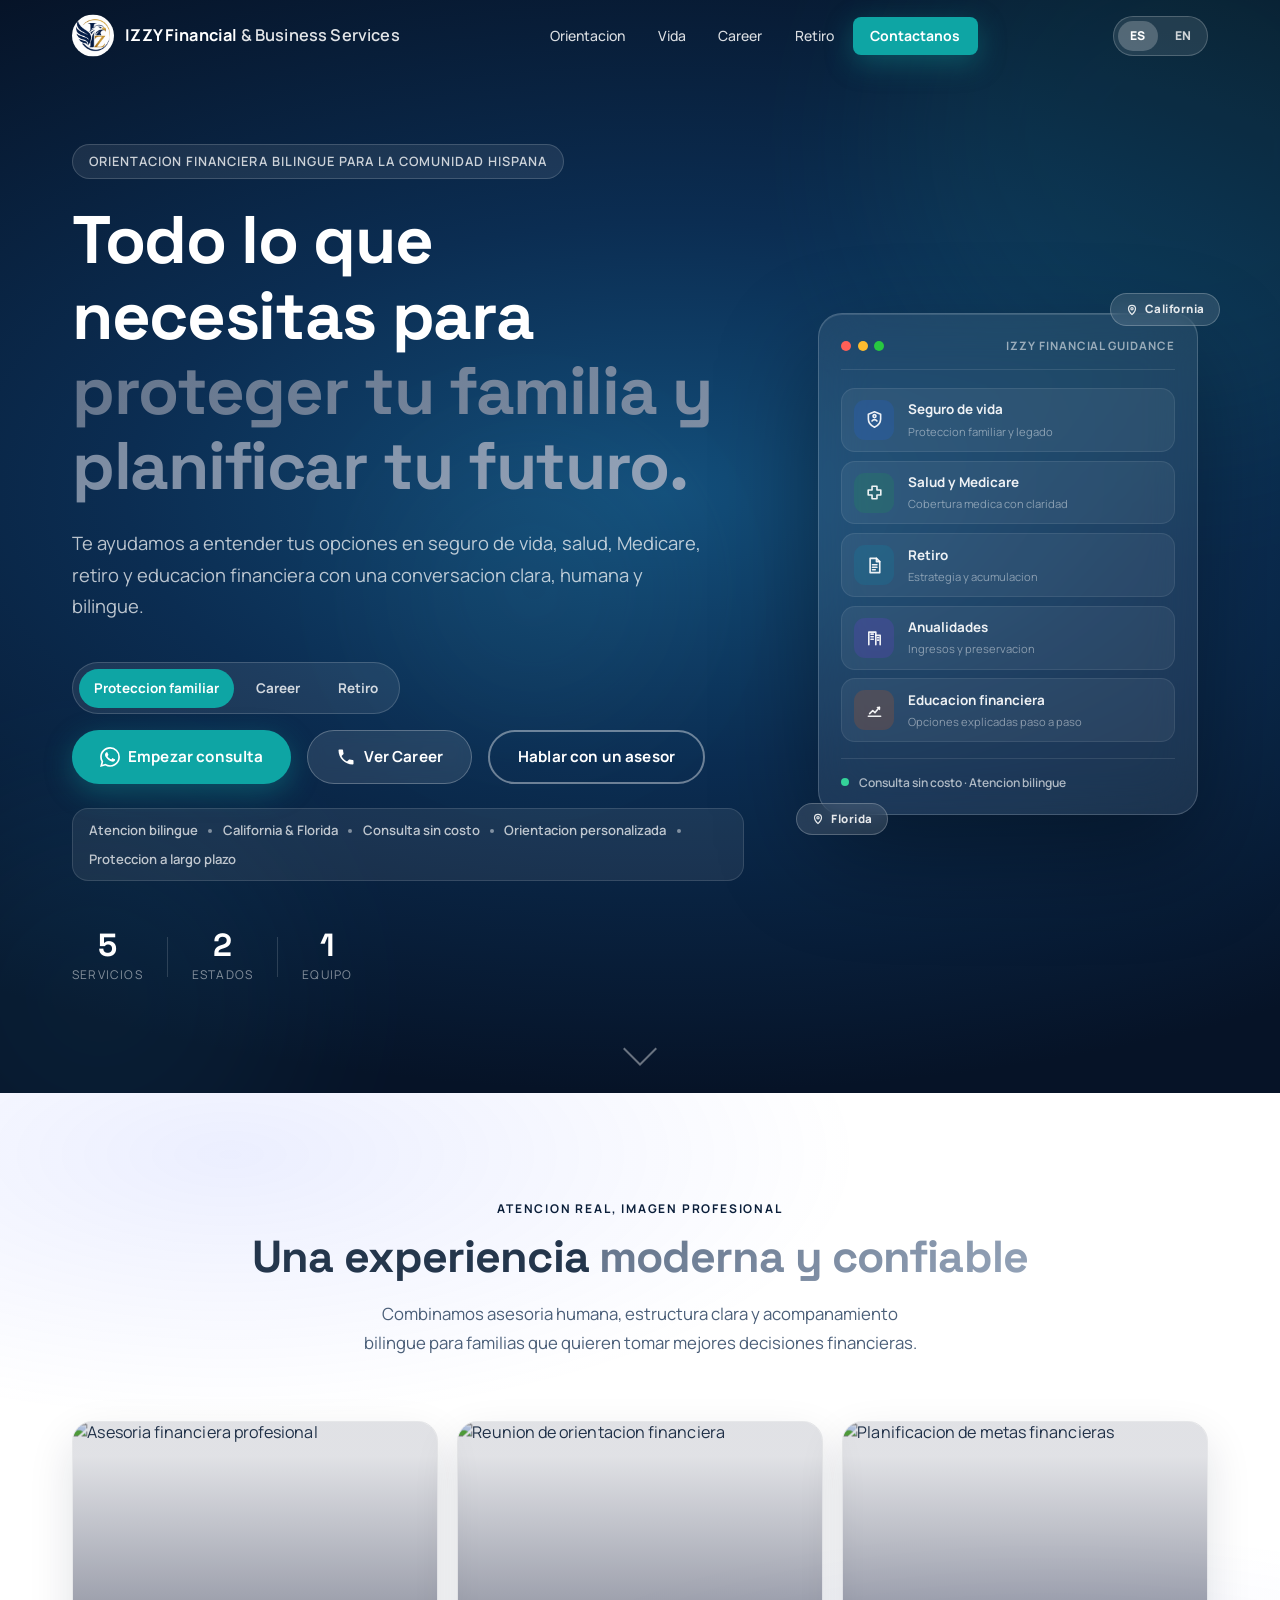
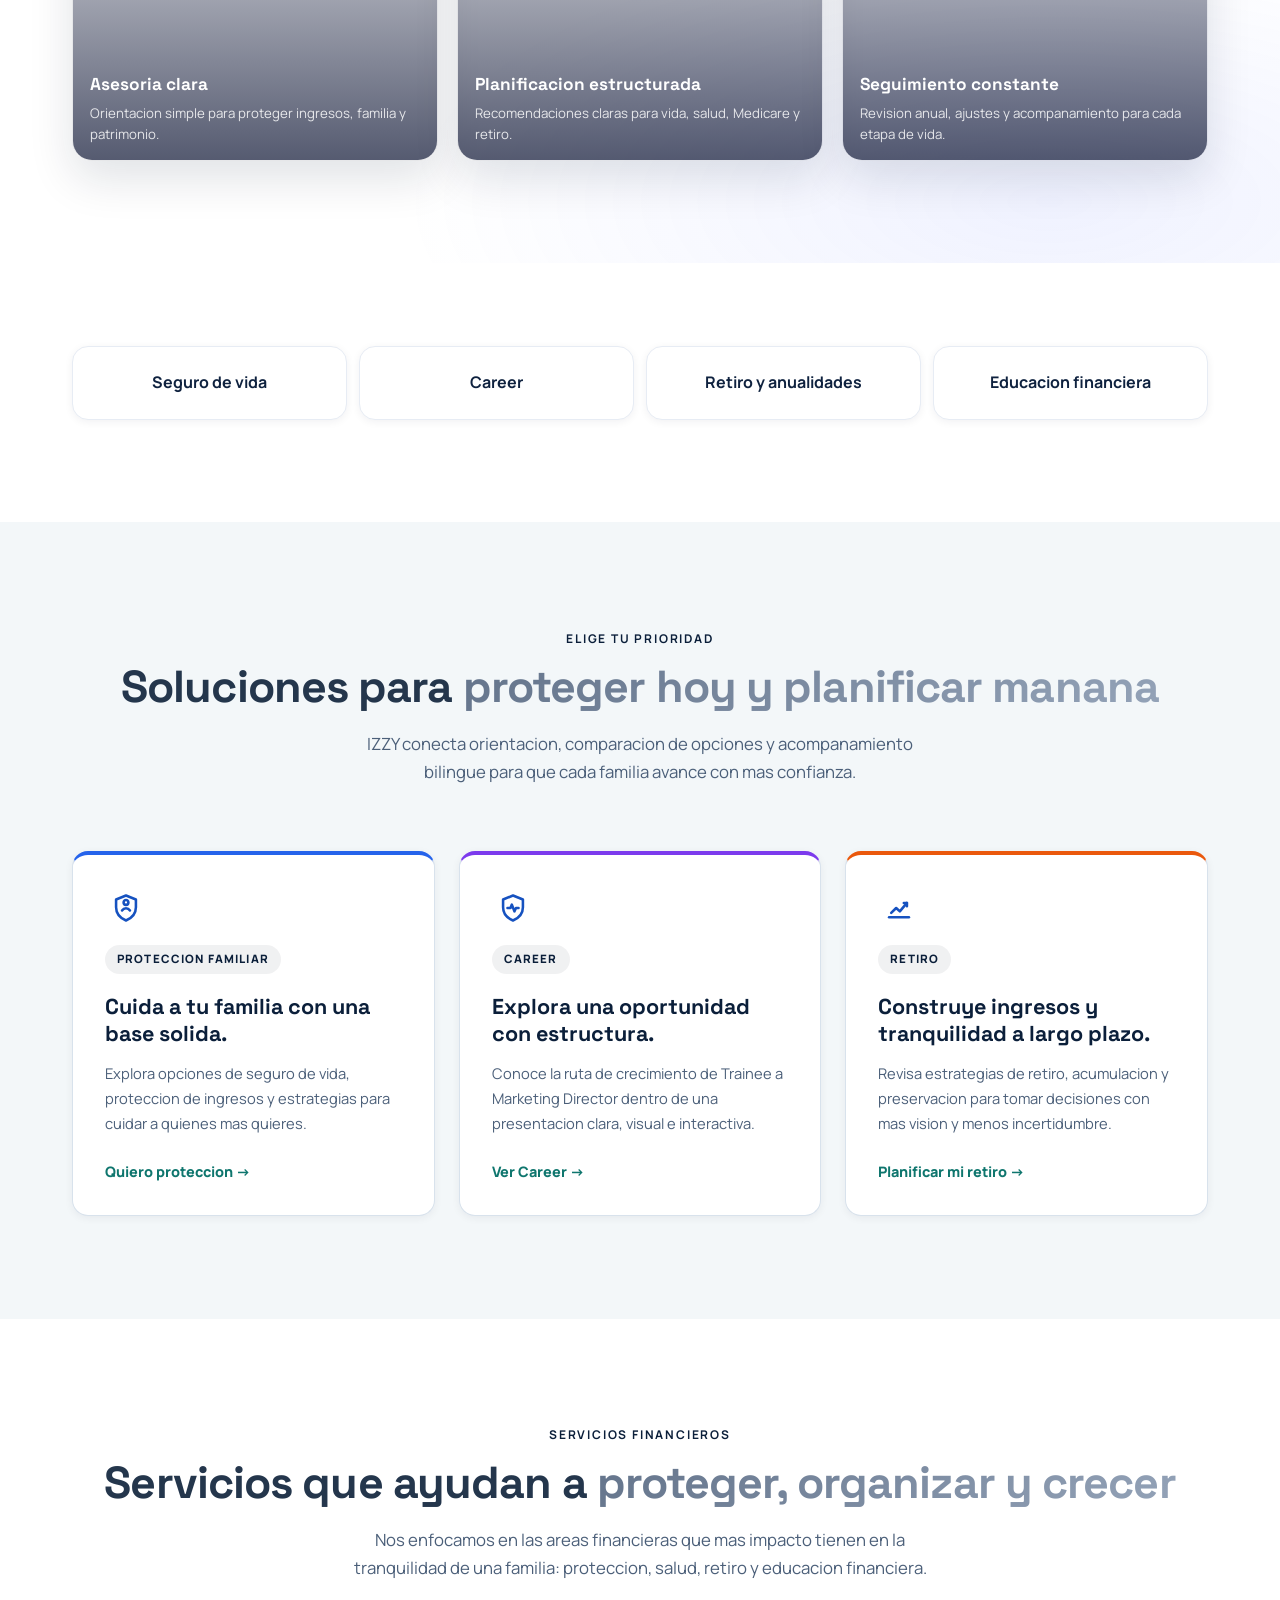
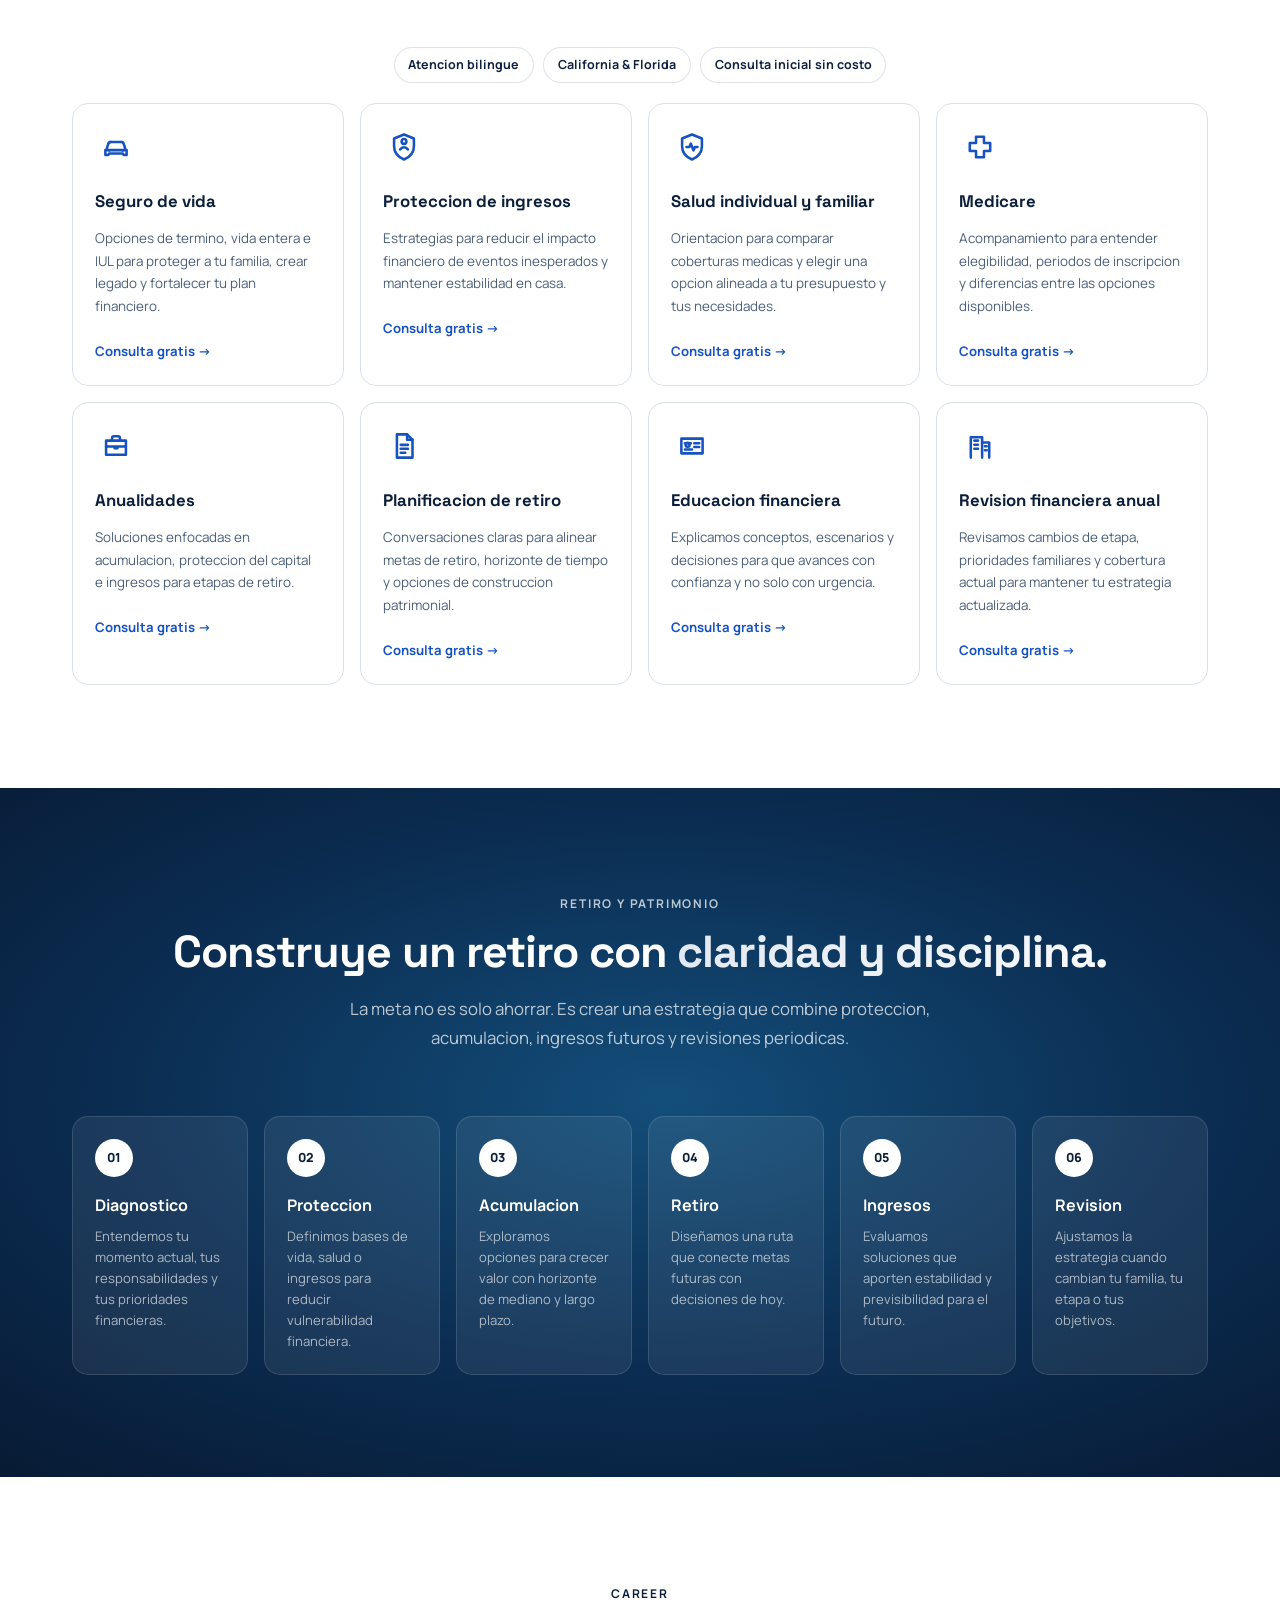
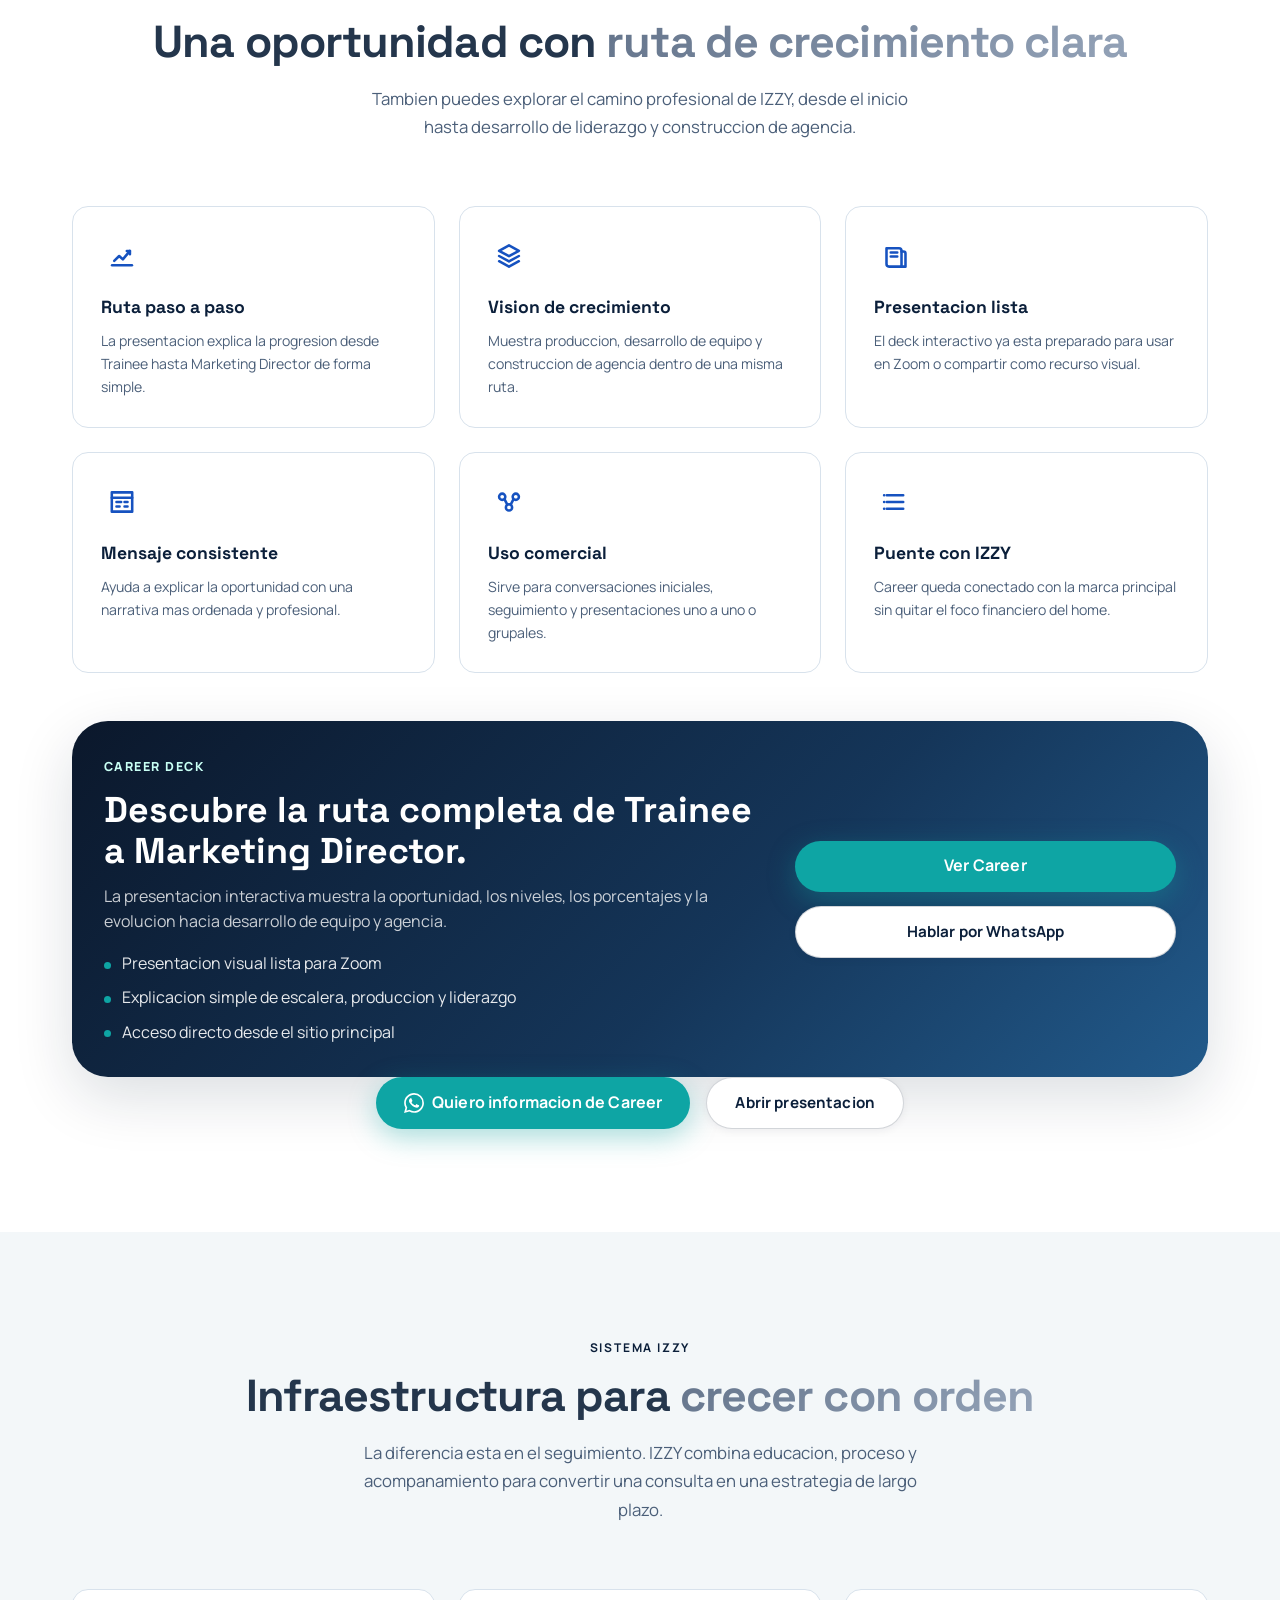
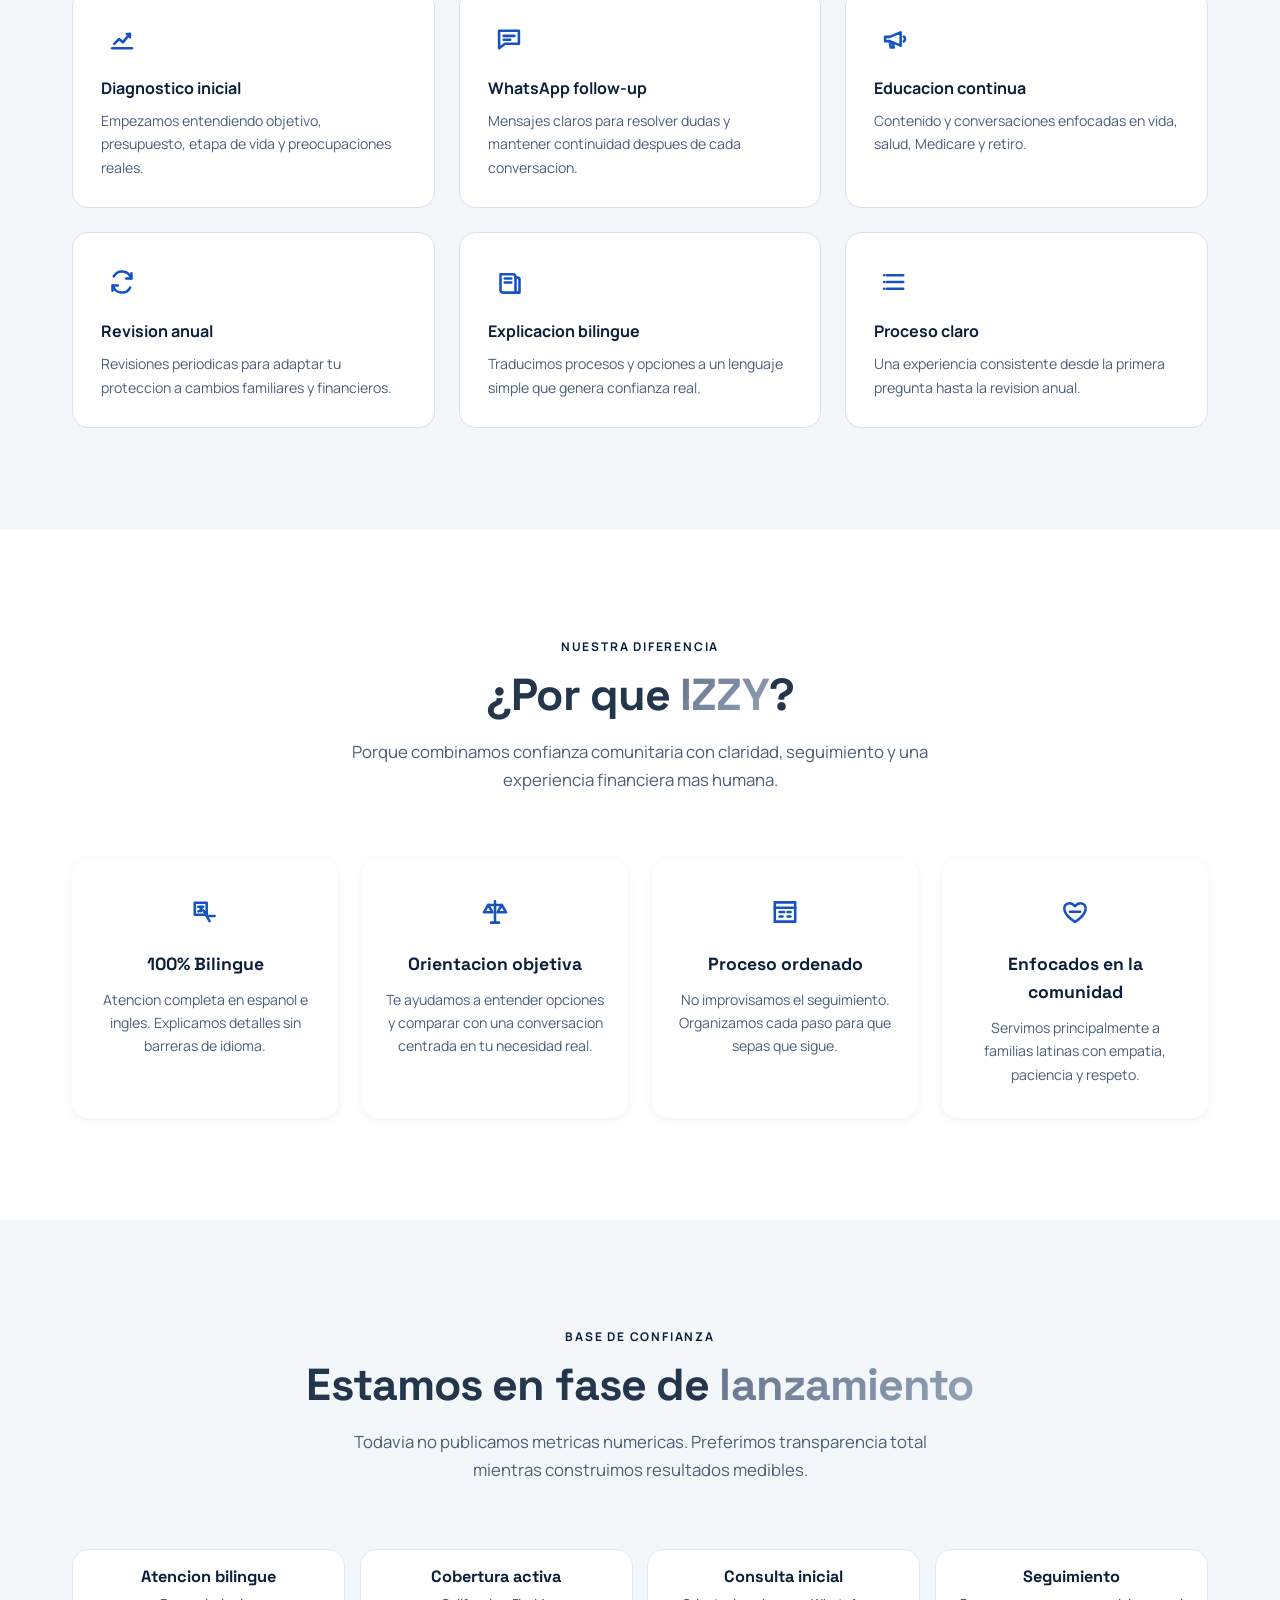
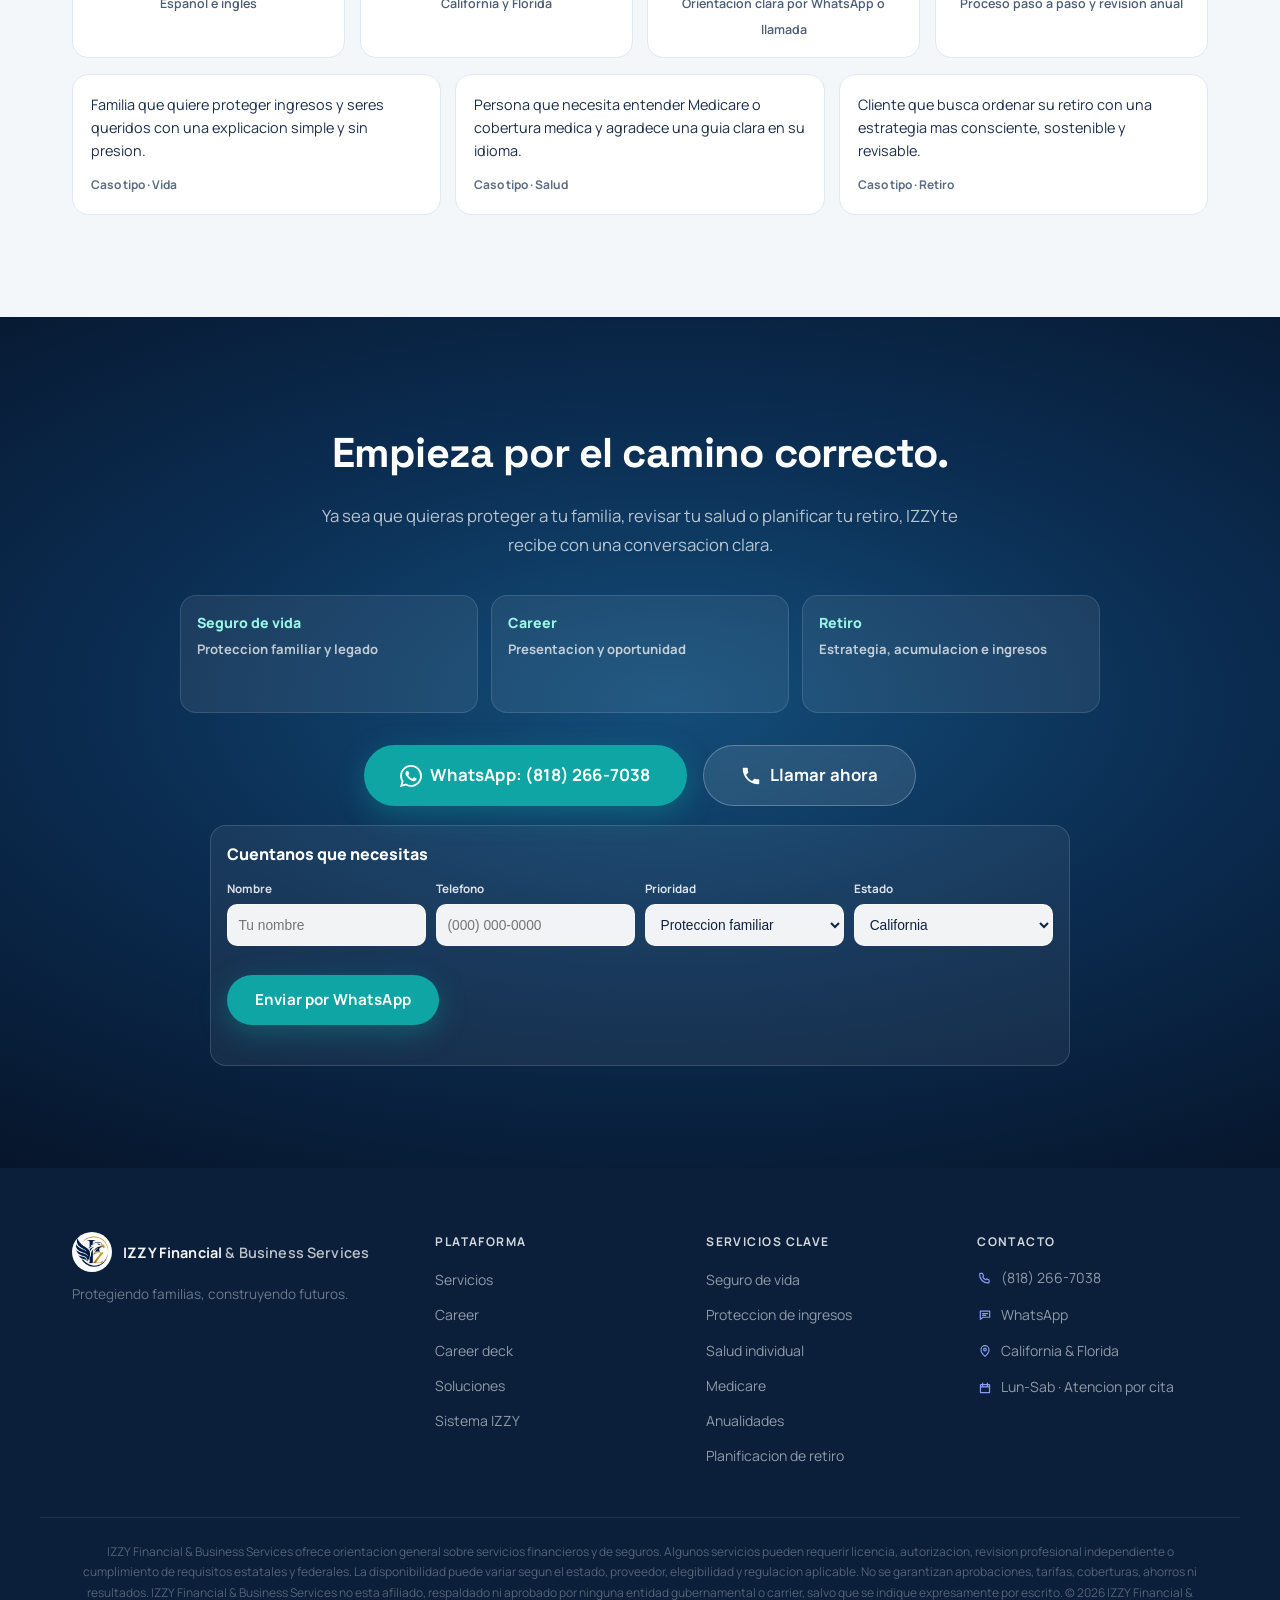
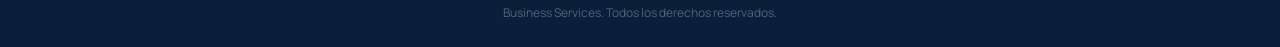
==== commit 141ab9ef: "Add career back to homepage" ====
--- a/index.html
+++ b/index.html
@@ -144,7 +144,7 @@
         <ul class="nav__list">
           <li><a href="#caminos" class="nav__link" id="nav-servicios">Orientacion</a></li>
           <li><a href="#servicios" class="nav__link" id="nav-modelo">Vida</a></li>
-          <li><a href="#agentes" class="nav__link" id="nav-agentes">Salud y Medicare</a></li>
+          <li><a href="#agentes" class="nav__link" id="nav-agentes">Career</a></li>
           <li><a href="#modelo" class="nav__link" id="nav-sistema">Retiro</a></li>
           <li><a href="#contacto" class="nav__link nav__link--cta" id="nav-contacto">Contactanos</a></li>
         </ul>
@@ -177,7 +177,7 @@
         </p>
         <div class="intent-switch reveal" id="intent-switch" role="tablist" aria-label="Elige tu prioridad">
           <button class="intent-switch__btn is-active" data-intent="cliente" role="tab" aria-selected="true">Proteccion familiar</button>
-          <button class="intent-switch__btn" data-intent="agente" role="tab" aria-selected="false">Salud y Medicare</button>
+          <button class="intent-switch__btn" data-intent="agente" role="tab" aria-selected="false">Career</button>
           <button class="intent-switch__btn" data-intent="oficina" role="tab" aria-selected="false">Retiro</button>
         </div>
         <div class="hero__ctas reveal" id="hero-ctas">
@@ -185,9 +185,9 @@
             <svg viewBox="0 0 24 24" fill="currentColor" width="20" height="20" aria-hidden="true"><path d="M17.472 14.382c-.297-.149-1.758-.867-2.03-.967-.273-.099-.471-.148-.67.15-.197.297-.767.966-.94 1.164-.173.199-.347.223-.644.075-.297-.15-1.255-.463-2.39-1.475-.883-.788-1.48-1.761-1.653-2.059-.173-.297-.018-.458.13-.606.134-.133.298-.347.446-.52.149-.174.198-.298.298-.497.099-.198.05-.371-.025-.52-.075-.149-.669-1.612-.916-2.207-.242-.579-.487-.5-.669-.51-.173-.008-.371-.01-.57-.01-.198 0-.52.074-.792.372-.272.297-1.04 1.016-1.04 2.479 0 1.462 1.065 2.875 1.213 3.074.149.198 2.096 3.2 5.077 4.487.709.306 1.262.489 1.694.625.712.227 1.36.195 1.871.118.571-.085 1.758-.719 2.006-1.413.248-.694.248-1.289.173-1.413-.074-.124-.272-.198-.57-.347m-5.421 7.403h-.004a9.87 9.87 0 01-5.031-1.378l-.361-.214-3.741.982.998-3.648-.235-.374a9.86 9.86 0 01-1.51-5.26c.001-5.45 4.436-9.884 9.888-9.884 2.64 0 5.122 1.03 6.988 2.898a9.825 9.825 0 012.893 6.994c-.003 5.45-4.437 9.884-9.885 9.884m8.413-18.297A11.815 11.815 0 0012.05 0C5.495 0 .16 5.335.157 11.892c0 2.096.547 4.142 1.588 5.945L.057 24l6.305-1.654a11.882 11.882 0 005.683 1.448h.005c6.554 0 11.89-5.335 11.893-11.893a11.821 11.821 0 00-3.48-8.413z"/></svg>
             Empezar consulta
           </a>
-          <a href="#agentes" class="btn btn--secondary" id="cta-agent-hero">
+          <a href="career/" class="btn btn--secondary" id="cta-agent-hero">
             <svg viewBox="0 0 24 24" fill="currentColor" width="20" height="20" aria-hidden="true"><path d="M6.62 10.79c1.44 2.83 3.76 5.14 6.59 6.59l2.2-2.2c.27-.27.67-.36 1.02-.24 1.12.37 2.33.57 3.57.57.55 0 1 .45 1 1V20c0 .55-.45 1-1 1-9.39 0-17-7.61-17-17 0-.55.45-1 1-1h3.5c.55 0 1 .45 1 1 0 1.25.2 2.45.57 3.57.11.35.03.74-.25 1.02l-2.2 2.2z"/></svg>
-            Ver soluciones
+            Ver Career
           </a>
           <a href="https://wa.me/18182667038?text=Hola%2C%20quiero%20hablar%20con%20un%20asesor%20sobre%20servicios%20financieros." class="btn btn--outline-white" id="cta-office-hero" target="_blank" rel="noopener">
             Hablar con un asesor
@@ -324,7 +324,7 @@
     <div class="container">
       <div class="category-strip reveal">
         <a href="#servicios" class="category-chip">Seguro de vida</a>
-        <a href="#agentes" class="category-chip">Salud y Medicare</a>
+        <a href="#agentes" class="category-chip">Career</a>
         <a href="#modelo" class="category-chip">Retiro y anualidades</a>
         <a href="#sistema" class="category-chip">Educacion financiera</a>
       </div>
@@ -348,10 +348,10 @@
         </article>
         <article class="path-card reveal" id="path-agente">
           <span class="path-card__visual" aria-hidden="true"><svg class="site-icon"><use href="#icon-medical-shield"></use></svg></span>
-          <span class="path-card__label">Salud y Medicare</span>
-          <h3 class="path-card__title">Encuentra cobertura con mas claridad.</h3>
-          <p class="path-card__desc">Te ayudamos a entender planes de salud, periodos de elegibilidad y opciones Medicare sin complicaciones innecesarias.</p>
-          <a href="https://wa.me/18182667038?text=Hola%2C%20quiero%20orientacion%20sobre%20salud%20y%20Medicare." class="path-card__link" target="_blank" rel="noopener">Ver opciones de salud →</a>
+          <span class="path-card__label">Career</span>
+          <h3 class="path-card__title">Explora una oportunidad con estructura.</h3>
+          <p class="path-card__desc">Conoce la ruta de crecimiento de Trainee a Marketing Director dentro de una presentacion clara, visual e interactiva.</p>
+          <a href="career/" class="path-card__link">Ver Career →</a>
         </article>
         <article class="path-card reveal" id="path-oficina">
           <span class="path-card__visual" aria-hidden="true"><svg class="site-icon"><use href="#icon-growth"></use></svg></span>
@@ -474,65 +474,65 @@
   <section class="section" id="agentes">
     <div class="container">
       <div class="section__header reveal">
-        <span class="section__eyebrow">Salud y Medicare</span>
-        <h2 class="section__title">Cobertura medica con <span class="gradient-text">acompanamiento claro</span></h2>
-        <p class="section__desc">Te guiamos para entender opciones, periodos de inscripcion y coberturas sin perderte en tecnicismos.</p>
+        <span class="section__eyebrow">Career</span>
+        <h2 class="section__title">Una oportunidad con <span class="gradient-text">ruta de crecimiento clara</span></h2>
+        <p class="section__desc">Tambien puedes explorar el camino profesional de IZZY, desde el inicio hasta desarrollo de liderazgo y construccion de agencia.</p>
       </div>
       <div class="agent-grid" id="agent-grid">
         <div class="agent-benefit reveal" id="benefit-residual">
           <div class="agent-benefit__icon" aria-hidden="true"><svg class="site-icon"><use href="#icon-growth"></use></svg></div>
-          <h3 class="agent-benefit__title">Elegibilidad</h3>
-          <p class="agent-benefit__desc">Identificamos el momento correcto para actuar segun edad, periodo y situacion personal.</p>
+          <h3 class="agent-benefit__title">Ruta paso a paso</h3>
+          <p class="agent-benefit__desc">La presentacion explica la progresion desde Trainee hasta Marketing Director de forma simple.</p>
         </div>
         <div class="agent-benefit reveal" id="benefit-flex">
           <div class="agent-benefit__icon" aria-hidden="true"><svg class="site-icon"><use href="#icon-layers"></use></svg></div>
-          <h3 class="agent-benefit__title">Comparacion de opciones</h3>
-          <p class="agent-benefit__desc">Aterrizamos diferencias practicas entre coberturas para que puedas decidir con mas seguridad.</p>
+          <h3 class="agent-benefit__title">Vision de crecimiento</h3>
+          <p class="agent-benefit__desc">Muestra produccion, desarrollo de equipo y construccion de agencia dentro de una misma ruta.</p>
         </div>
         <div class="agent-benefit reveal" id="benefit-train">
           <div class="agent-benefit__icon" aria-hidden="true"><svg class="site-icon"><use href="#icon-training"></use></svg></div>
-          <h3 class="agent-benefit__title">Explicacion sencilla</h3>
-          <p class="agent-benefit__desc">Traducimos terminos complejos en conversaciones faciles de entender en espanol o ingles.</p>
+          <h3 class="agent-benefit__title">Presentacion lista</h3>
+          <p class="agent-benefit__desc">El deck interactivo ya esta preparado para usar en Zoom o compartir como recurso visual.</p>
         </div>
         <div class="agent-benefit reveal" id="benefit-multi">
           <div class="agent-benefit__icon" aria-hidden="true"><svg class="site-icon"><use href="#icon-dashboard"></use></svg></div>
-          <h3 class="agent-benefit__title">Seguimiento</h3>
-          <p class="agent-benefit__desc">Acompanamos cambios de etapa, renovaciones y dudas posteriores a la eleccion inicial.</p>
+          <h3 class="agent-benefit__title">Mensaje consistente</h3>
+          <p class="agent-benefit__desc">Ayuda a explicar la oportunidad con una narrativa mas ordenada y profesional.</p>
         </div>
         <div class="agent-benefit reveal" id="benefit-soporte">
           <div class="agent-benefit__icon" aria-hidden="true"><svg class="site-icon"><use href="#icon-network"></use></svg></div>
-          <h3 class="agent-benefit__title">Presupuesto y prioridad</h3>
-          <p class="agent-benefit__desc">Buscamos equilibrio entre proteccion real, costo y estabilidad financiera familiar.</p>
+          <h3 class="agent-benefit__title">Uso comercial</h3>
+          <p class="agent-benefit__desc">Sirve para conversaciones iniciales, seguimiento y presentaciones uno a uno o grupales.</p>
         </div>
         <div class="agent-benefit reveal" id="benefit-licencia">
           <div class="agent-benefit__icon" aria-hidden="true"><svg class="site-icon"><use href="#icon-operations"></use></svg></div>
-          <h3 class="agent-benefit__title">Atencion bilingue</h3>
-          <p class="agent-benefit__desc">La claridad del idioma importa cuando se trata de cobertura, salud y decisiones sensibles.</p>
+          <h3 class="agent-benefit__title">Puente con IZZY</h3>
+          <p class="agent-benefit__desc">Career queda conectado con la marca principal sin quitar el foco financiero del home.</p>
         </div>
       </div>
       <div class="opportunity-spotlight reveal" id="opportunity-spotlight">
         <div class="opportunity-spotlight__copy">
-          <span class="opportunity-spotlight__eyebrow">Medicare y salud</span>
-          <h3>Conversa con alguien que te explique sin presion.</h3>
-          <p>Cuando una familia entiende mejor sus opciones, decide mejor. Nuestro enfoque es educar, aclarar escenarios y ayudarte a dar el siguiente paso correcto.</p>
+          <span class="opportunity-spotlight__eyebrow">Career deck</span>
+          <h3>Descubre la ruta completa de Trainee a Marketing Director.</h3>
+          <p>La presentacion interactiva muestra la oportunidad, los niveles, los porcentajes y la evolucion hacia desarrollo de equipo y agencia.</p>
           <ul class="opportunity-spotlight__list">
-            <li>Orientacion clara sobre elegibilidad y tiempos</li>
-            <li>Comparacion simple de coberturas y necesidades</li>
-            <li>Seguimiento por WhatsApp o llamada cuando lo necesites</li>
+            <li>Presentacion visual lista para Zoom</li>
+            <li>Explicacion simple de escalera, produccion y liderazgo</li>
+            <li>Acceso directo desde el sitio principal</li>
           </ul>
         </div>
         <div class="opportunity-spotlight__actions">
-          <a href="https://wa.me/18182667038?text=Hola%2C%20quiero%20orientacion%20sobre%20salud%20y%20Medicare." class="btn btn--gold" target="_blank" rel="noopener">Hablar por WhatsApp</a>
-          <a href="tel:8182667038" class="btn btn--secondary btn--dark-text">Llamar ahora</a>
+          <a href="career/" class="btn btn--gold">Ver Career</a>
+          <a href="https://wa.me/18182667038?text=Hola%2C%20quiero%20informacion%20sobre%20Career." class="btn btn--secondary btn--dark-text" target="_blank" rel="noopener">Hablar por WhatsApp</a>
         </div>
       </div>
       <div class="agent-cta reveal" id="agent-cta">
-        <a href="https://wa.me/18182667038?text=Quiero%20informacion%20sobre%20salud%20y%20Medicare" class="btn btn--gold" id="cta-agent-wa" target="_blank" rel="noopener">
+        <a href="https://wa.me/18182667038?text=Quiero%20informacion%20sobre%20Career" class="btn btn--gold" id="cta-agent-wa" target="_blank" rel="noopener">
           <svg viewBox="0 0 24 24" fill="currentColor" width="20" height="20" aria-hidden="true"><path d="M17.472 14.382c-.297-.149-1.758-.867-2.03-.967-.273-.099-.471-.148-.67.15-.197.297-.767.966-.94 1.164-.173.199-.347.223-.644.075-.297-.15-1.255-.463-2.39-1.475-.883-.788-1.48-1.761-1.653-2.059-.173-.297-.018-.458.13-.606.134-.133.298-.347.446-.52.149-.174.198-.298.298-.497.099-.198.05-.371-.025-.52-.075-.149-.669-1.612-.916-2.207-.242-.579-.487-.5-.669-.51-.173-.008-.371-.01-.57-.01-.198 0-.52.074-.792.372-.272.297-1.04 1.016-1.04 2.479 0 1.462 1.065 2.875 1.213 3.074.149.198 2.096 3.2 5.077 4.487.709.306 1.262.489 1.694.625.712.227 1.36.195 1.871.118.571-.085 1.758-.719 2.006-1.413.248-.694.248-1.289.173-1.413-.074-.124-.272-.198-.57-.347m-5.421 7.403h-.004a9.87 9.87 0 01-5.031-1.378l-.361-.214-3.741.982.998-3.648-.235-.374a9.86 9.86 0 01-1.51-5.26c.001-5.45 4.436-9.884 9.888-9.884 2.64 0 5.122 1.03 6.988 2.898a9.825 9.825 0 012.893 6.994c-.003 5.45-4.437 9.884-9.885 9.884m8.413-18.297A11.815 11.815 0 0012.05 0C5.495 0 .16 5.335.157 11.892c0 2.096.547 4.142 1.588 5.945L.057 24l6.305-1.654a11.882 11.882 0 005.683 1.448h.005c6.554 0 11.89-5.335 11.893-11.893a11.821 11.821 0 00-3.48-8.413z"/></svg>
-          Quiero orientacion de salud
+          Quiero informacion de Career
         </a>
-        <a href="https://wa.me/18182667038?text=Hola%2C%20quiero%20revisar%20mis%20opciones%20de%20Medicare." class="btn btn--secondary btn--dark-text" id="cta-office-model" target="_blank" rel="noopener">
-          Revisar Medicare
+        <a href="career/" class="btn btn--secondary btn--dark-text" id="cta-office-model">
+          Abrir presentacion
         </a>
       </div>
     </div>
@@ -653,8 +653,8 @@
             <strong>Proteccion familiar y legado</strong>
           </a>
           <a href="https://wa.me/18182667038?text=Hola%2C%20quiero%20orientacion%20sobre%20salud%20y%20Medicare." class="cta-segment" target="_blank" rel="noopener">
-            <span>Salud y Medicare</span>
-            <strong>Cobertura medica con claridad</strong>
+            <span>Career</span>
+            <strong>Presentacion y oportunidad</strong>
           </a>
           <a href="https://wa.me/18182667038?text=Hola%2C%20quiero%20orientacion%20sobre%20retiro%20y%20anualidades." class="cta-segment" target="_blank" rel="noopener">
             <span>Retiro</span>
@@ -688,7 +688,7 @@
               <span id="lead-intent-label">Prioridad</span>
               <select id="lead-intent" name="intent" required aria-labelledby="lead-intent-label" aria-describedby="lead-intent-error">
                 <option value="client">Proteccion familiar</option>
-                <option value="agent">Salud y Medicare</option>
+                <option value="agent">Career</option>
                 <option value="office">Retiro</option>
               </select>
               <small class="lead-form__error" id="lead-intent-error"></small>
@@ -725,8 +725,8 @@
         <h4 class="footer__heading">Plataforma</h4>
         <ul class="footer__list">
           <li><a href="#servicios" id="footer-services">Servicios</a></li>
-          <li><a href="#agentes" id="footer-agents">Salud y Medicare</a></li>
-          <li><a href="#modelo" id="footer-opportunity">Retiro</a></li>
+          <li><a href="#agentes" id="footer-agents">Career</a></li>
+          <li><a href="career/" id="footer-opportunity">Career deck</a></li>
           <li><a href="#caminos" id="footer-office">Soluciones</a></li>
           <li><a href="#sistema" id="footer-system">Sistema IZZY</a></li>
         </ul>
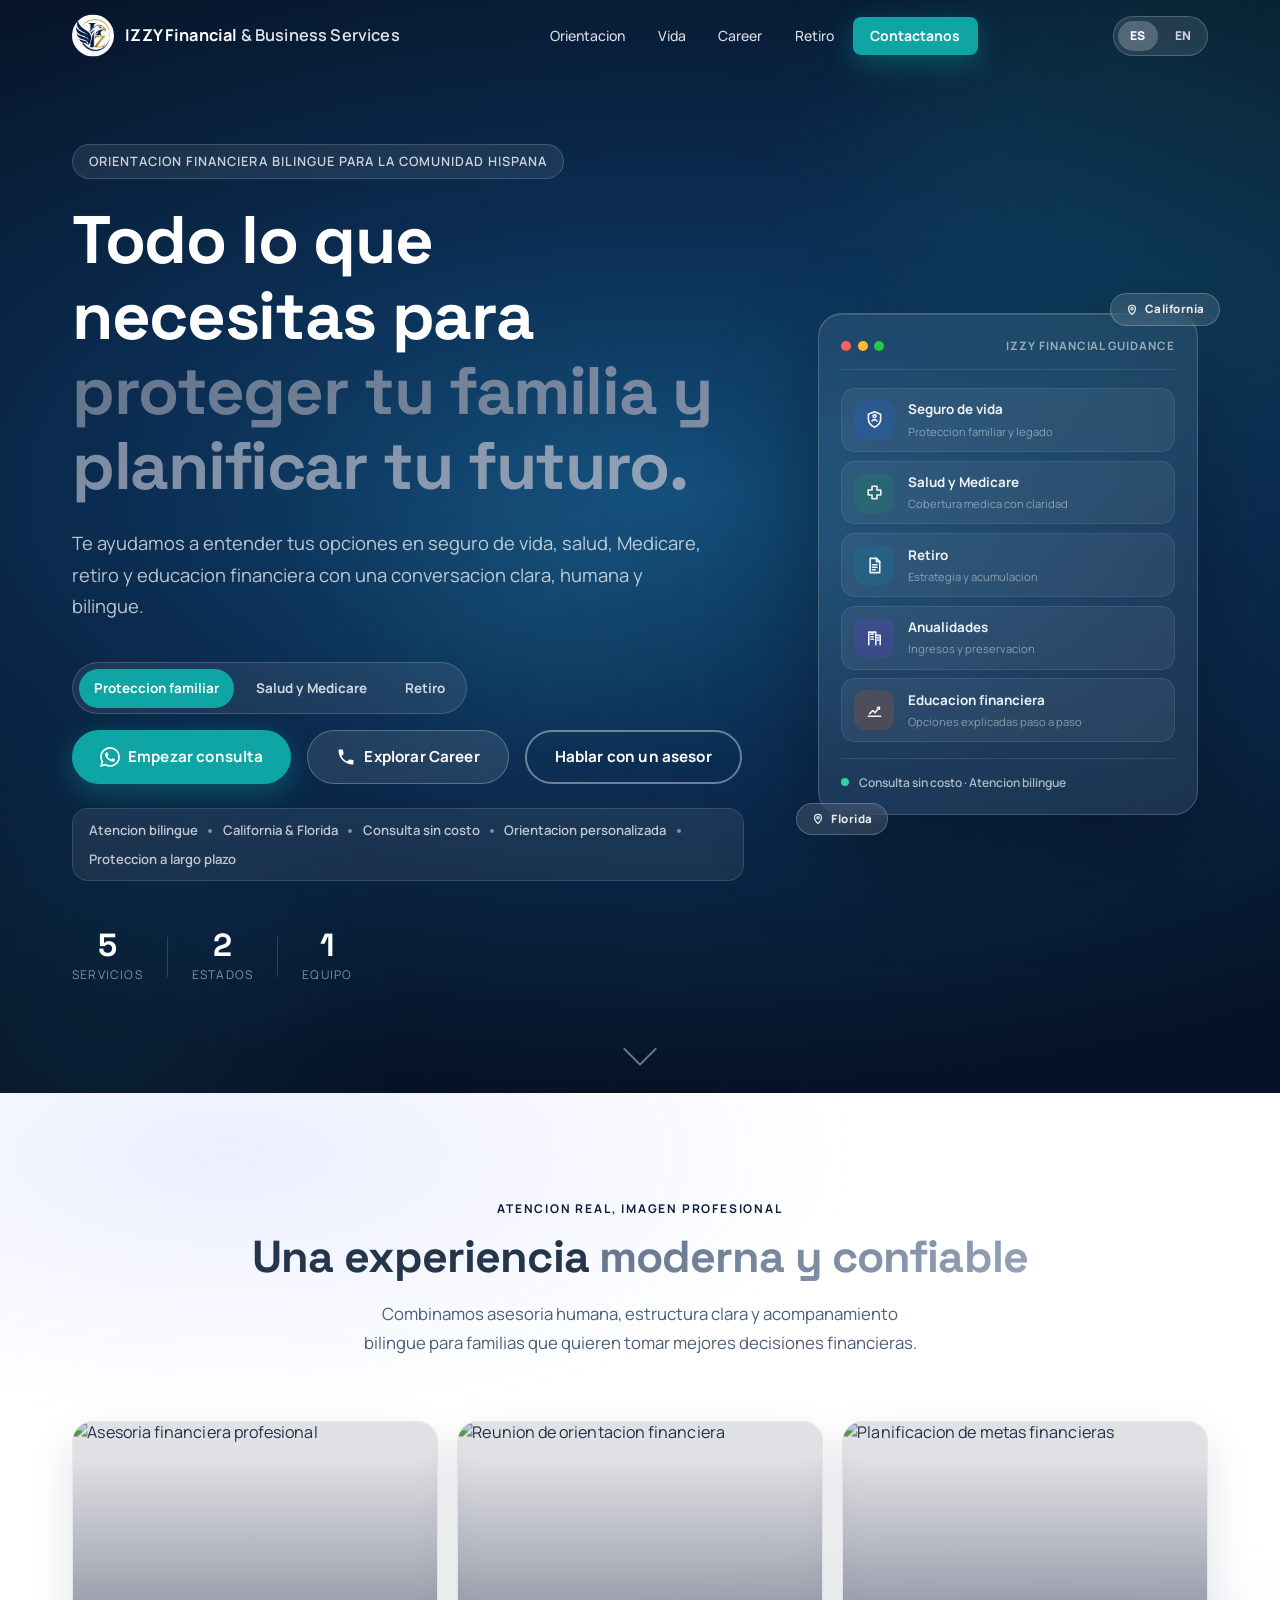
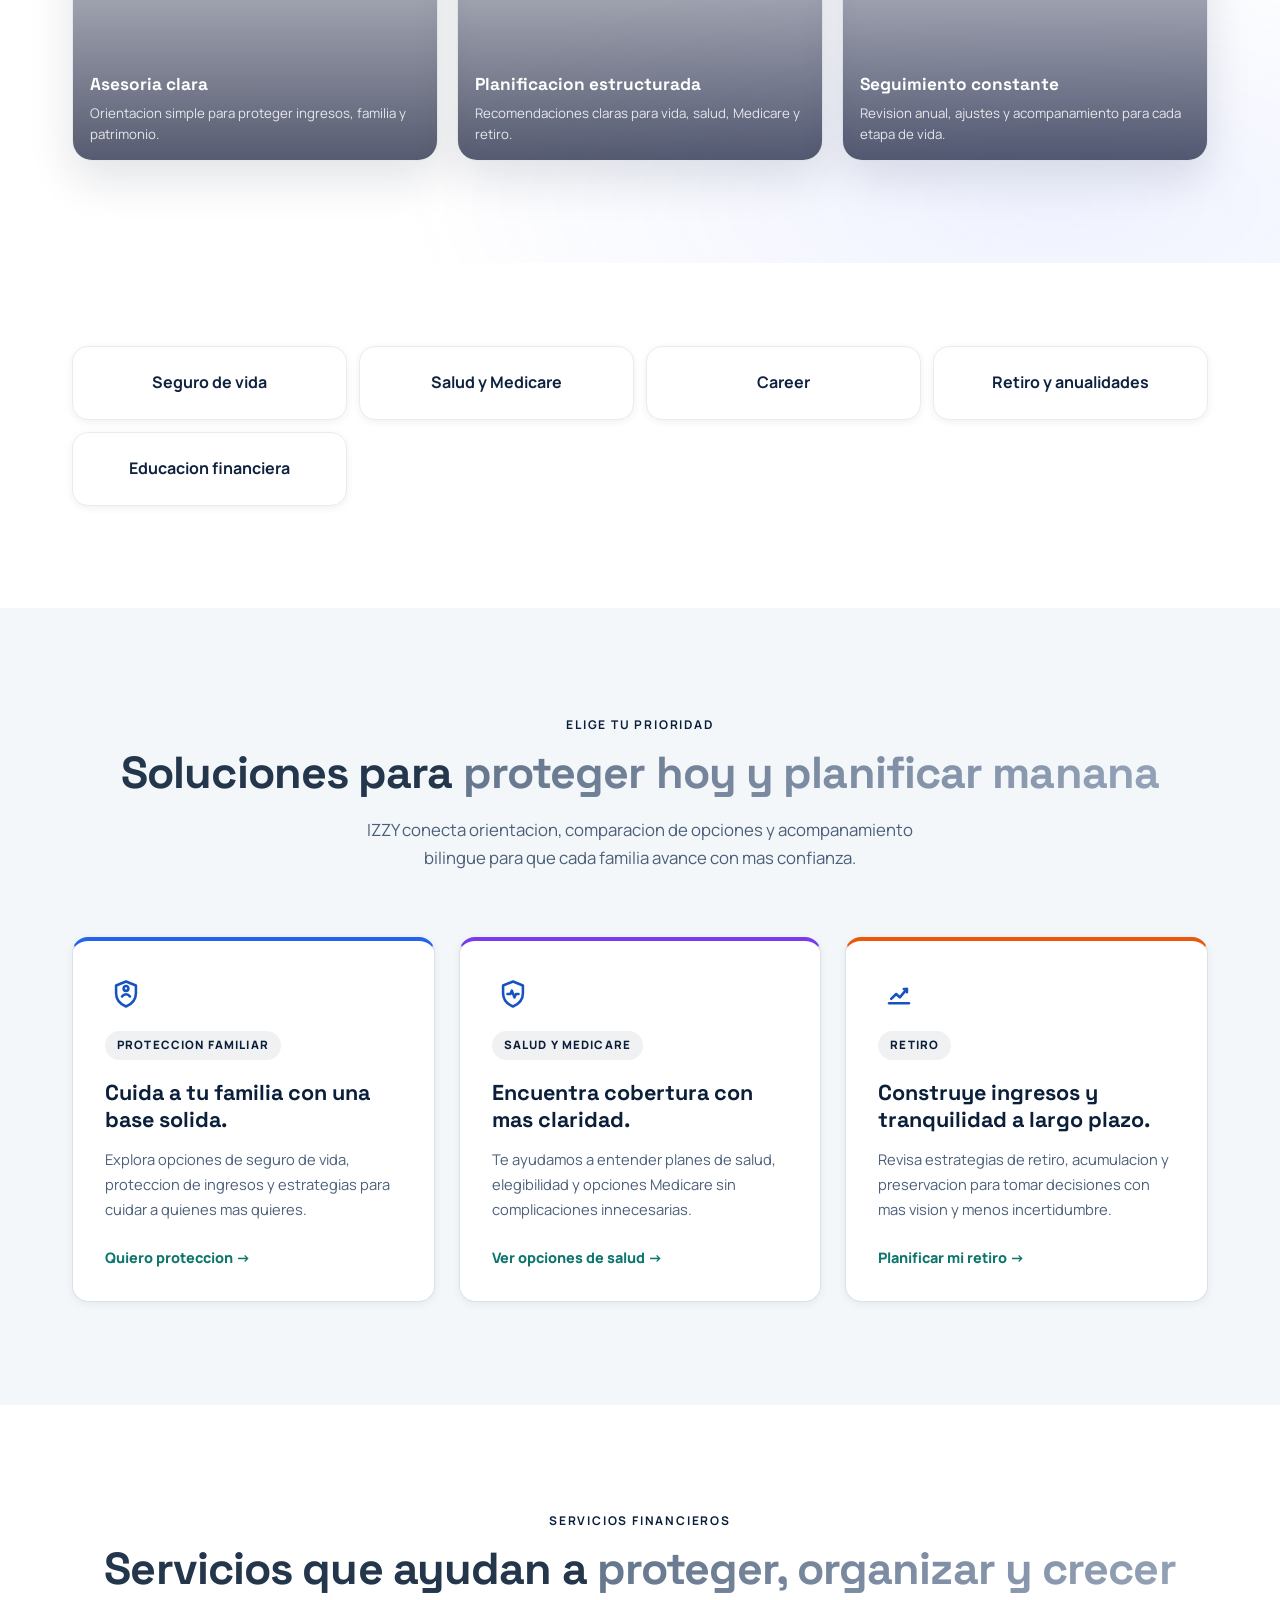
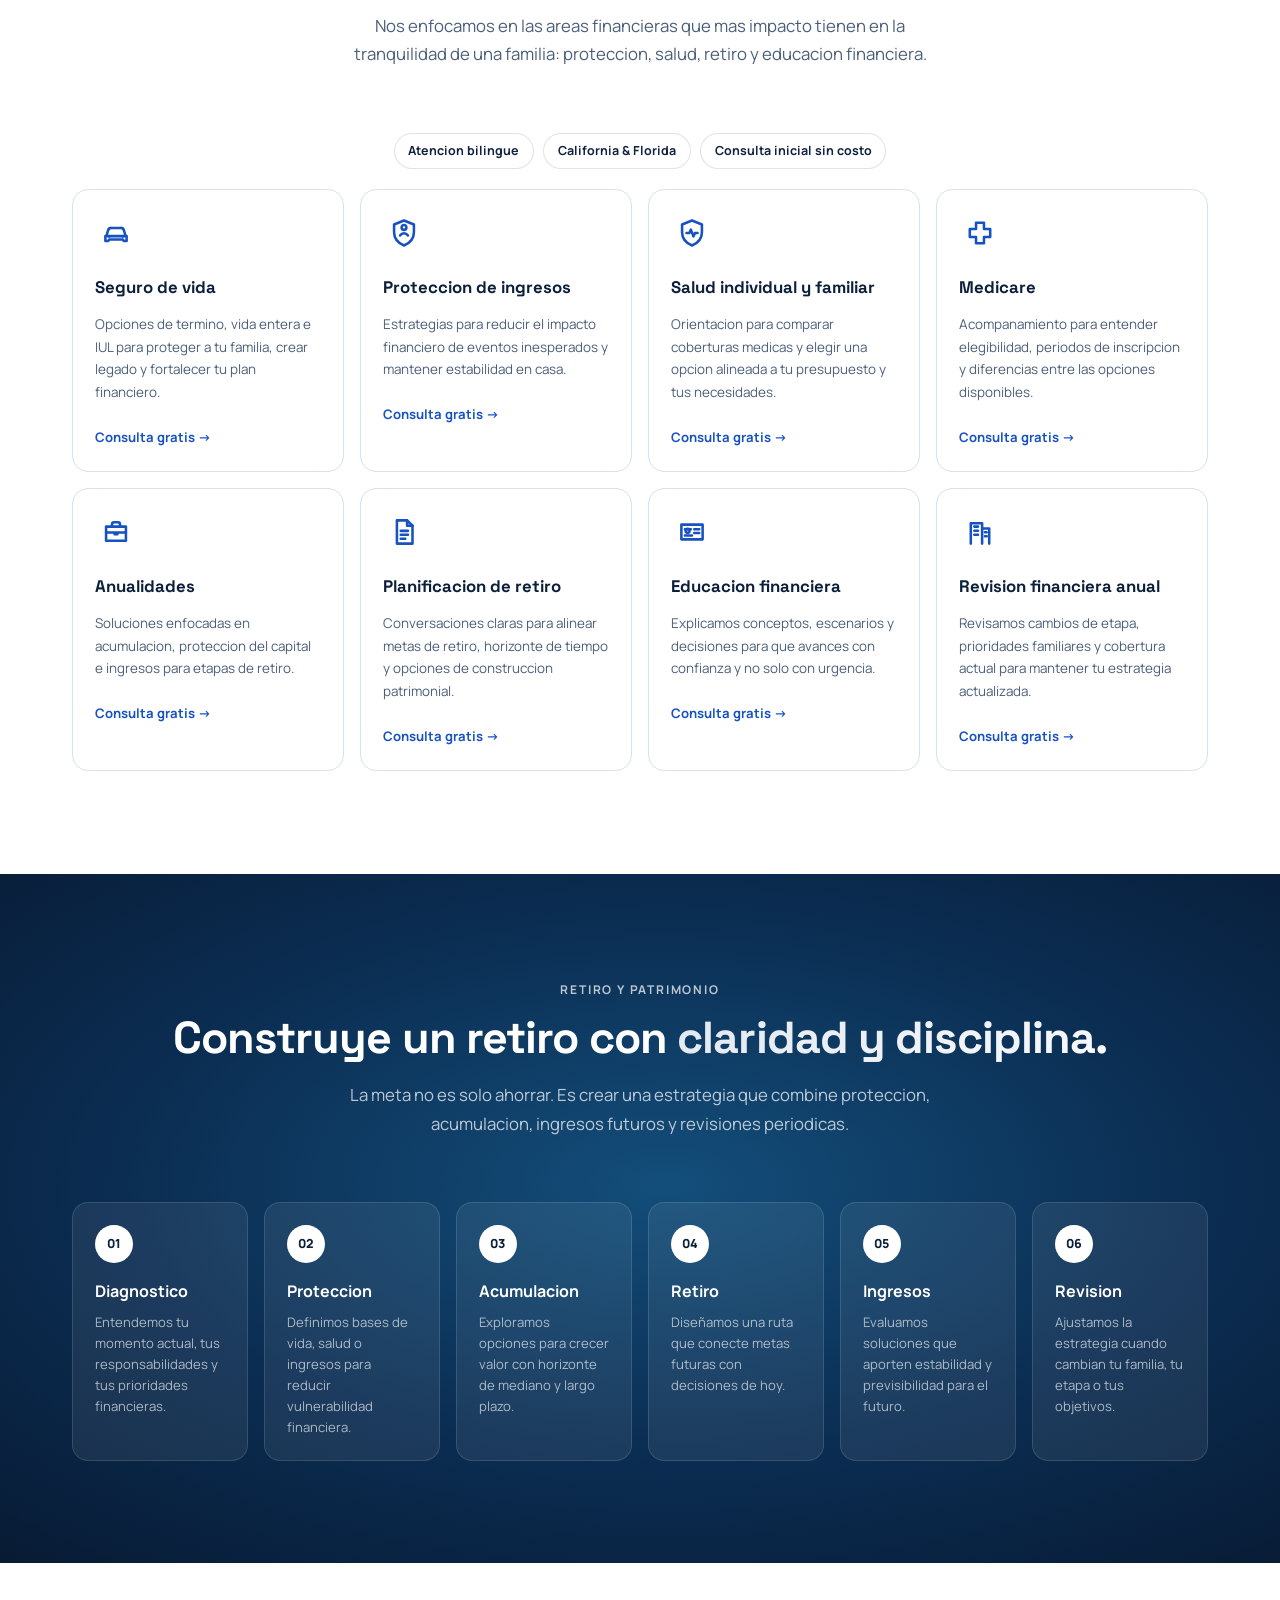
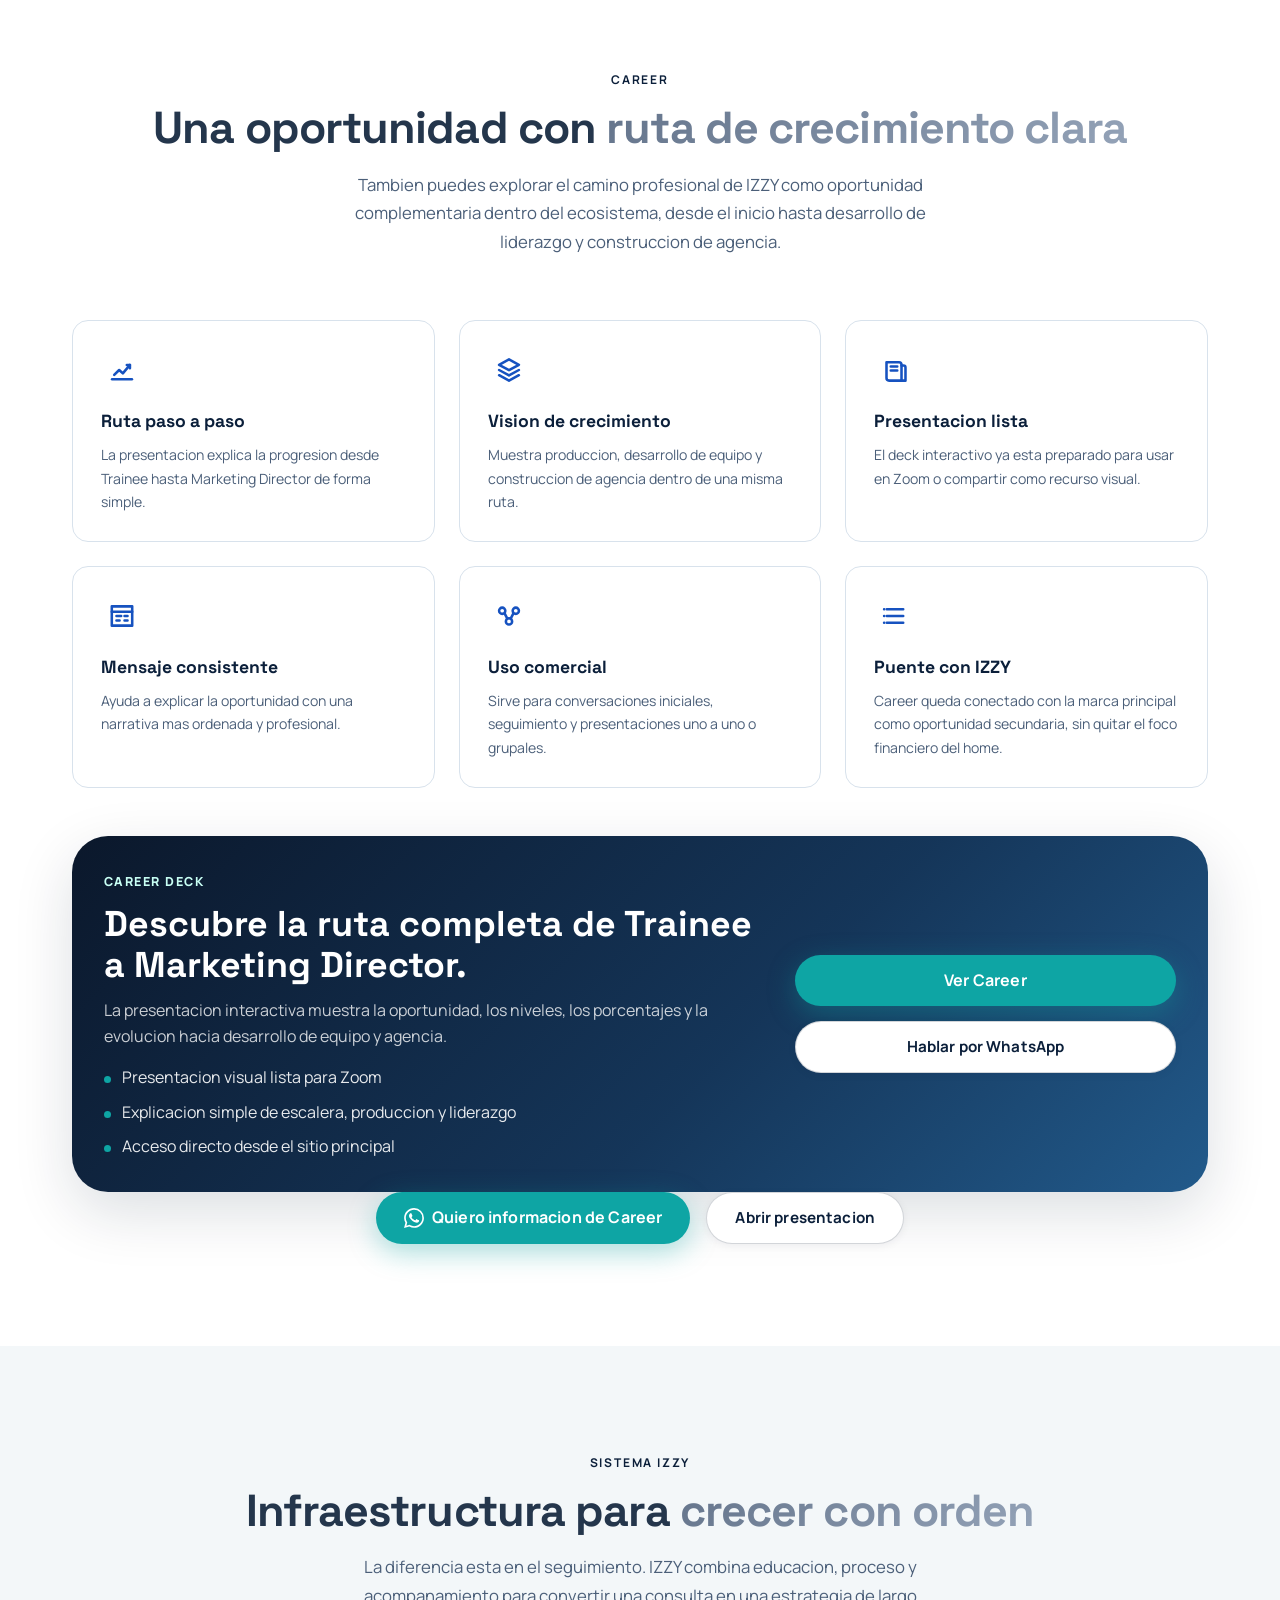
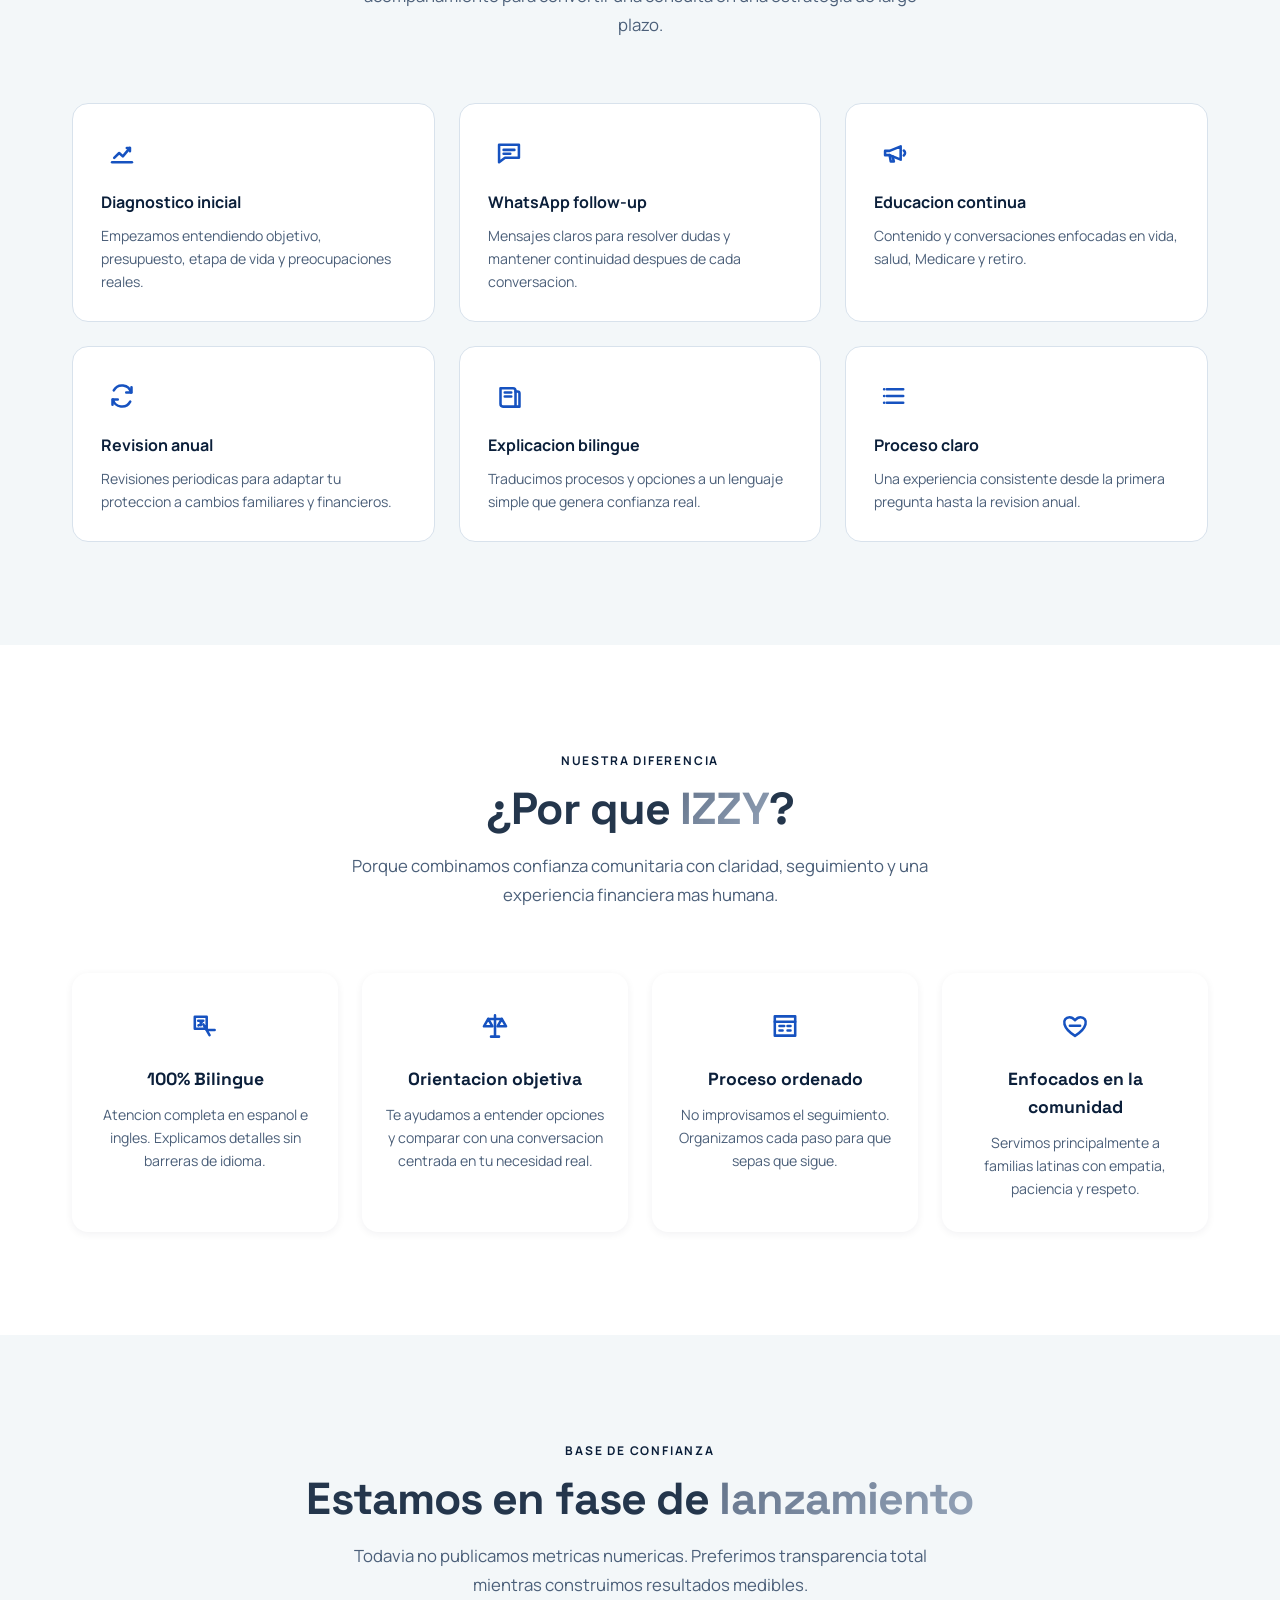
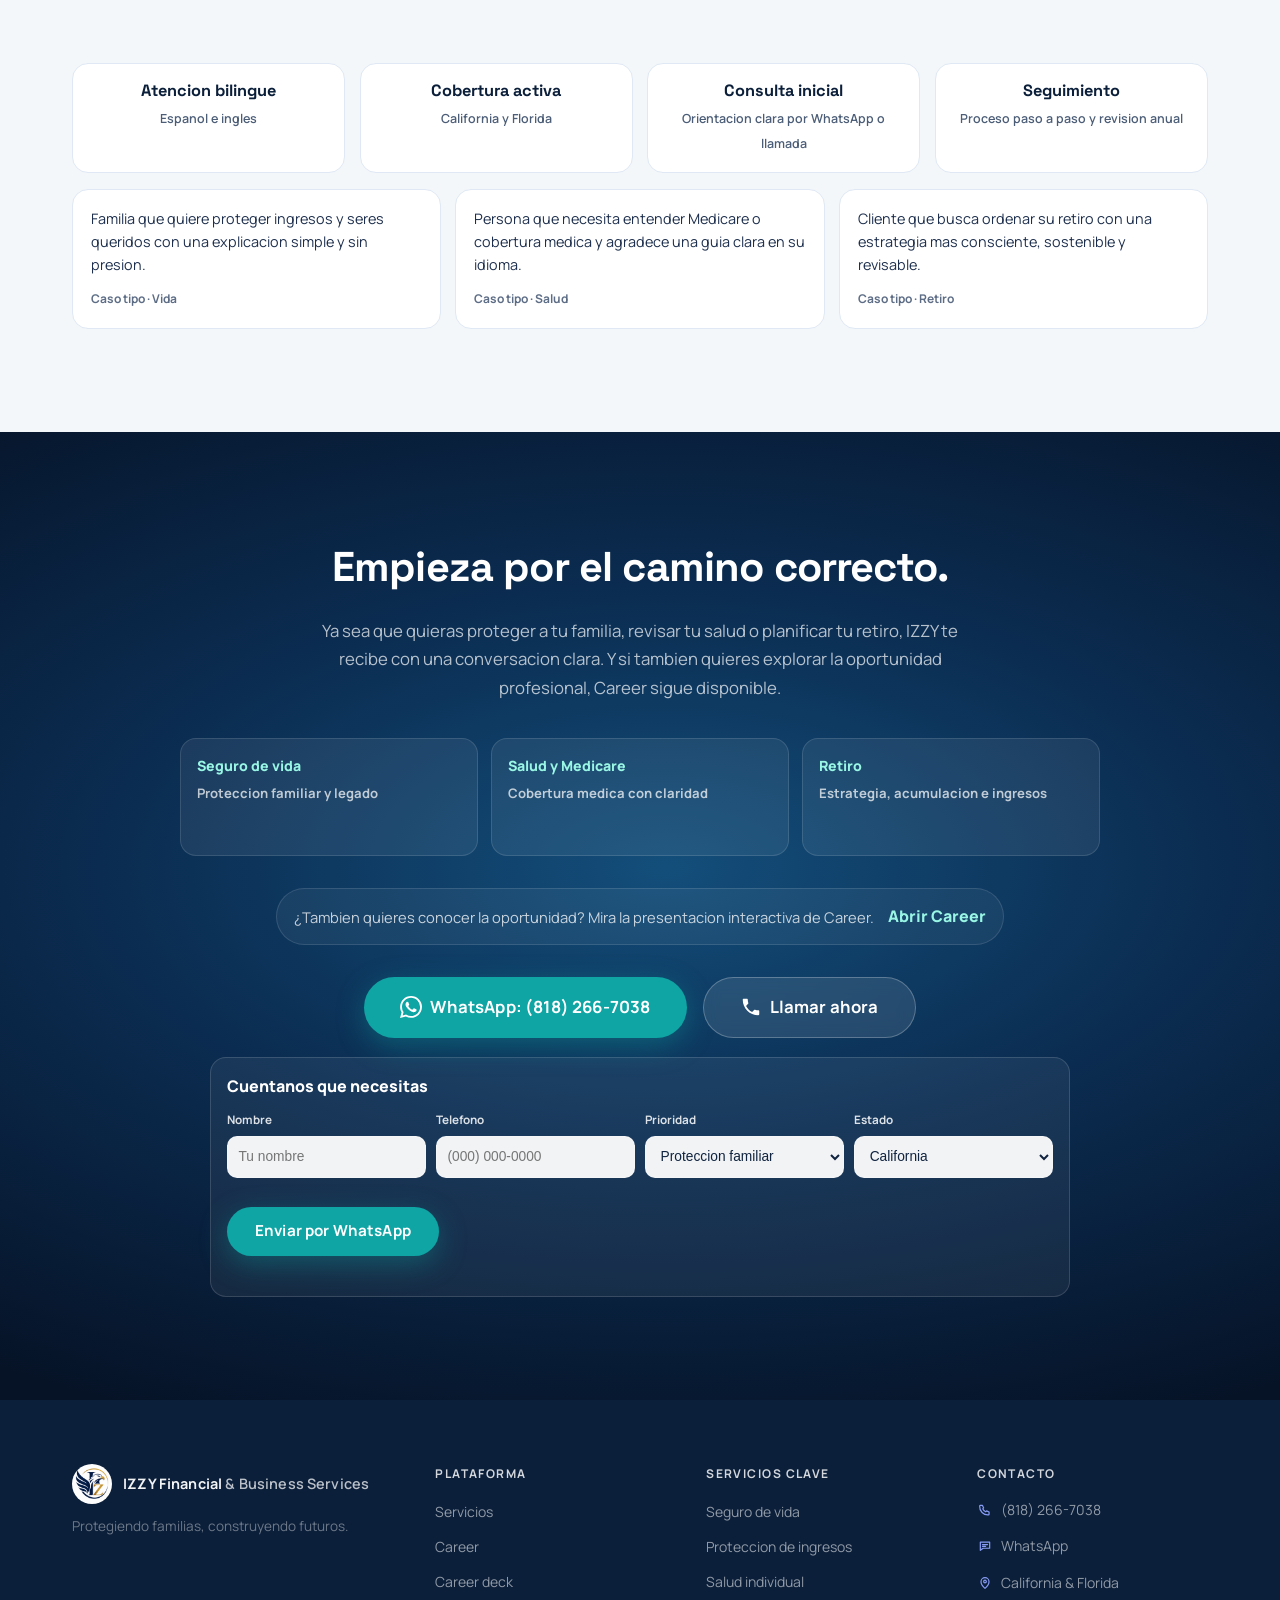
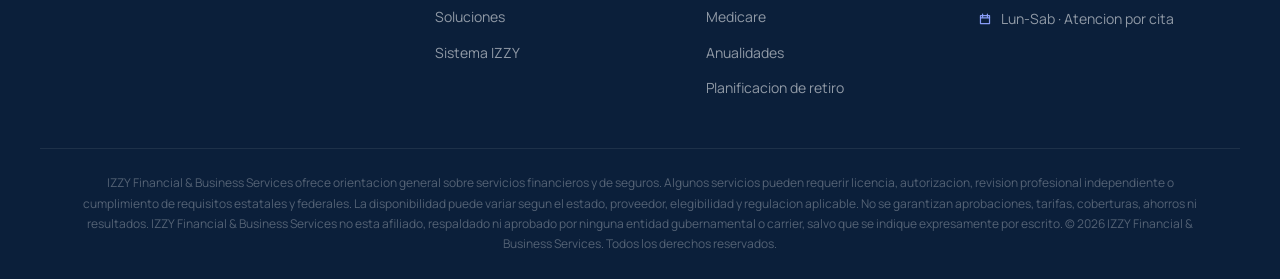
==== commit e16e0ddd: "Improve homepage information architecture" ====
--- a/index.html
+++ b/index.html
@@ -177,7 +177,7 @@
         </p>
         <div class="intent-switch reveal" id="intent-switch" role="tablist" aria-label="Elige tu prioridad">
           <button class="intent-switch__btn is-active" data-intent="cliente" role="tab" aria-selected="true">Proteccion familiar</button>
-          <button class="intent-switch__btn" data-intent="agente" role="tab" aria-selected="false">Career</button>
+          <button class="intent-switch__btn" data-intent="agente" role="tab" aria-selected="false">Salud y Medicare</button>
           <button class="intent-switch__btn" data-intent="oficina" role="tab" aria-selected="false">Retiro</button>
         </div>
         <div class="hero__ctas reveal" id="hero-ctas">
@@ -187,7 +187,7 @@
           </a>
           <a href="career/" class="btn btn--secondary" id="cta-agent-hero">
             <svg viewBox="0 0 24 24" fill="currentColor" width="20" height="20" aria-hidden="true"><path d="M6.62 10.79c1.44 2.83 3.76 5.14 6.59 6.59l2.2-2.2c.27-.27.67-.36 1.02-.24 1.12.37 2.33.57 3.57.57.55 0 1 .45 1 1V20c0 .55-.45 1-1 1-9.39 0-17-7.61-17-17 0-.55.45-1 1-1h3.5c.55 0 1 .45 1 1 0 1.25.2 2.45.57 3.57.11.35.03.74-.25 1.02l-2.2 2.2z"/></svg>
-            Ver Career
+            Explorar Career
           </a>
           <a href="https://wa.me/18182667038?text=Hola%2C%20quiero%20hablar%20con%20un%20asesor%20sobre%20servicios%20financieros." class="btn btn--outline-white" id="cta-office-hero" target="_blank" rel="noopener">
             Hablar con un asesor
@@ -324,6 +324,7 @@
     <div class="container">
       <div class="category-strip reveal">
         <a href="#servicios" class="category-chip">Seguro de vida</a>
+        <a href="#agentes" class="category-chip">Salud y Medicare</a>
         <a href="#agentes" class="category-chip">Career</a>
         <a href="#modelo" class="category-chip">Retiro y anualidades</a>
         <a href="#sistema" class="category-chip">Educacion financiera</a>
@@ -348,10 +349,10 @@
         </article>
         <article class="path-card reveal" id="path-agente">
           <span class="path-card__visual" aria-hidden="true"><svg class="site-icon"><use href="#icon-medical-shield"></use></svg></span>
-          <span class="path-card__label">Career</span>
-          <h3 class="path-card__title">Explora una oportunidad con estructura.</h3>
-          <p class="path-card__desc">Conoce la ruta de crecimiento de Trainee a Marketing Director dentro de una presentacion clara, visual e interactiva.</p>
-          <a href="career/" class="path-card__link">Ver Career →</a>
+          <span class="path-card__label">Salud y Medicare</span>
+          <h3 class="path-card__title">Encuentra cobertura con mas claridad.</h3>
+          <p class="path-card__desc">Te ayudamos a entender planes de salud, elegibilidad y opciones Medicare sin complicaciones innecesarias.</p>
+          <a href="https://wa.me/18182667038?text=Hola%2C%20quiero%20orientacion%20sobre%20salud%20y%20Medicare." class="path-card__link" target="_blank" rel="noopener">Ver opciones de salud →</a>
         </article>
         <article class="path-card reveal" id="path-oficina">
           <span class="path-card__visual" aria-hidden="true"><svg class="site-icon"><use href="#icon-growth"></use></svg></span>
@@ -476,7 +477,7 @@
       <div class="section__header reveal">
         <span class="section__eyebrow">Career</span>
         <h2 class="section__title">Una oportunidad con <span class="gradient-text">ruta de crecimiento clara</span></h2>
-        <p class="section__desc">Tambien puedes explorar el camino profesional de IZZY, desde el inicio hasta desarrollo de liderazgo y construccion de agencia.</p>
+        <p class="section__desc">Tambien puedes explorar el camino profesional de IZZY como oportunidad complementaria dentro del ecosistema, desde el inicio hasta desarrollo de liderazgo y construccion de agencia.</p>
       </div>
       <div class="agent-grid" id="agent-grid">
         <div class="agent-benefit reveal" id="benefit-residual">
@@ -507,7 +508,7 @@
         <div class="agent-benefit reveal" id="benefit-licencia">
           <div class="agent-benefit__icon" aria-hidden="true"><svg class="site-icon"><use href="#icon-operations"></use></svg></div>
           <h3 class="agent-benefit__title">Puente con IZZY</h3>
-          <p class="agent-benefit__desc">Career queda conectado con la marca principal sin quitar el foco financiero del home.</p>
+          <p class="agent-benefit__desc">Career queda conectado con la marca principal como oportunidad secundaria, sin quitar el foco financiero del home.</p>
         </div>
       </div>
       <div class="opportunity-spotlight reveal" id="opportunity-spotlight">
@@ -646,20 +647,24 @@
     <div class="container">
       <div class="cta-box reveal" id="cta-box">
         <h2 class="cta-box__title">Empieza por el camino correcto.</h2>
-        <p class="cta-box__desc">Ya sea que quieras proteger a tu familia, revisar tu salud o planificar tu retiro, IZZY te recibe con una conversacion clara.</p>
+        <p class="cta-box__desc">Ya sea que quieras proteger a tu familia, revisar tu salud o planificar tu retiro, IZZY te recibe con una conversacion clara. Y si tambien quieres explorar la oportunidad profesional, Career sigue disponible.</p>
         <div class="cta-segments">
           <a href="https://wa.me/18182667038?text=Hola%2C%20quiero%20orientacion%20sobre%20proteccion%20familiar." class="cta-segment" target="_blank" rel="noopener">
             <span>Seguro de vida</span>
             <strong>Proteccion familiar y legado</strong>
           </a>
           <a href="https://wa.me/18182667038?text=Hola%2C%20quiero%20orientacion%20sobre%20salud%20y%20Medicare." class="cta-segment" target="_blank" rel="noopener">
-            <span>Career</span>
-            <strong>Presentacion y oportunidad</strong>
+            <span>Salud y Medicare</span>
+            <strong>Cobertura medica con claridad</strong>
           </a>
           <a href="https://wa.me/18182667038?text=Hola%2C%20quiero%20orientacion%20sobre%20retiro%20y%20anualidades." class="cta-segment" target="_blank" rel="noopener">
             <span>Retiro</span>
             <strong>Estrategia, acumulacion e ingresos</strong>
           </a>
+        </div>
+        <div class="career-inline">
+          <span class="career-inline__copy" id="career-inline-copy">¿Tambien quieres conocer la oportunidad? Mira la presentacion interactiva de Career.</span>
+          <a href="career/" class="career-inline__link" id="career-inline-link">Abrir Career</a>
         </div>
         <div class="cta-box__btns">
           <a href="https://wa.me/18182667038?text=Hola%2C%20quiero%20una%20consulta%20gratuita%20sobre%20servicios%20financieros." class="btn btn--primary btn--lg" id="cta-whatsapp-final" target="_blank" rel="noopener">
--- a/styles.css
+++ b/styles.css
@@ -1346,6 +1346,35 @@
   color: rgba(255,255,255,.72);
   font-size: .82rem;
   line-height: 1.45;
+}
+
+.career-inline {
+  display: inline-flex;
+  align-items: center;
+  justify-content: center;
+  gap: .85rem;
+  flex-wrap: wrap;
+  margin: 0 0 2rem;
+  padding: .9rem 1.1rem;
+  border-radius: 999px;
+  background: rgba(255,255,255,.05);
+  border: 1px solid rgba(255,255,255,.12);
+}
+
+.career-inline__copy {
+  color: rgba(255,255,255,.76);
+  font-size: .92rem;
+  line-height: 1.5;
+}
+
+.career-inline__link {
+  color: var(--c-gold-light);
+  font-weight: 800;
+  white-space: nowrap;
+}
+
+.career-inline__link:hover {
+  color: #fff;
 }
 
 .lead-form {
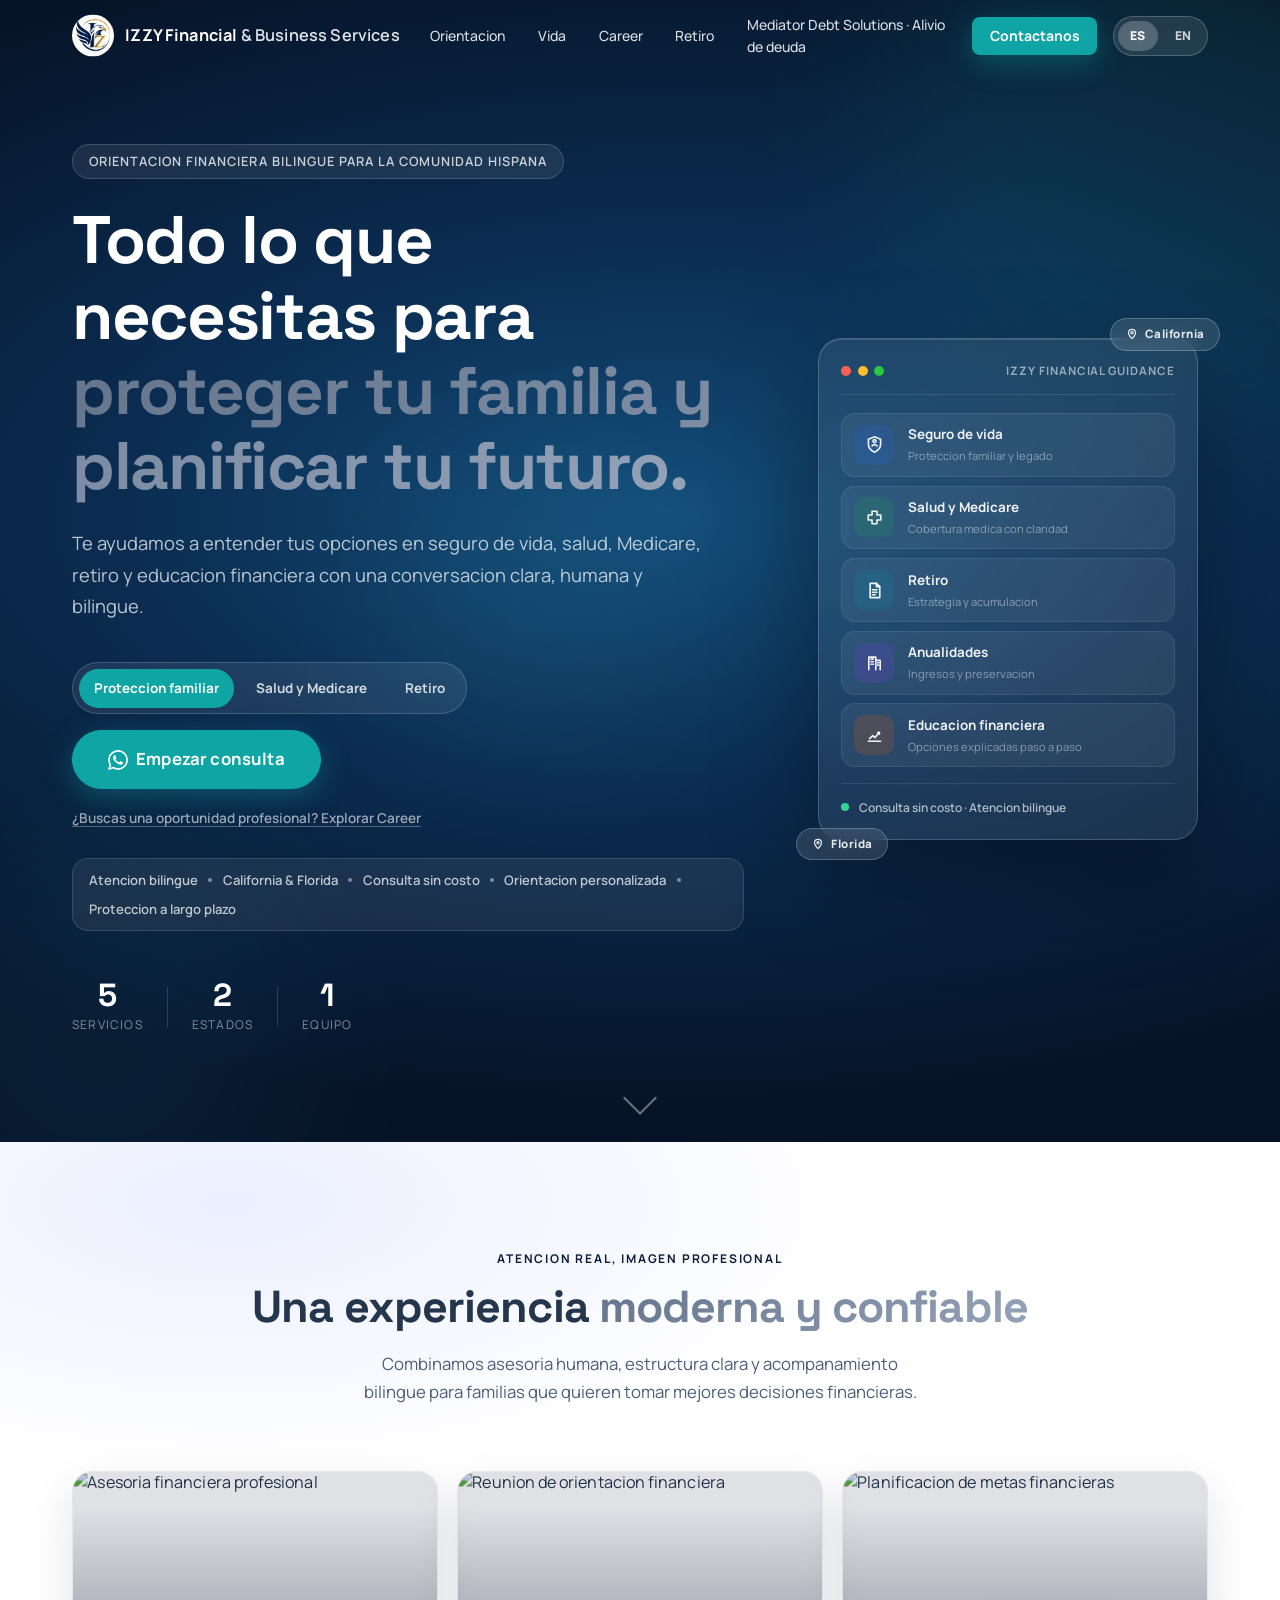
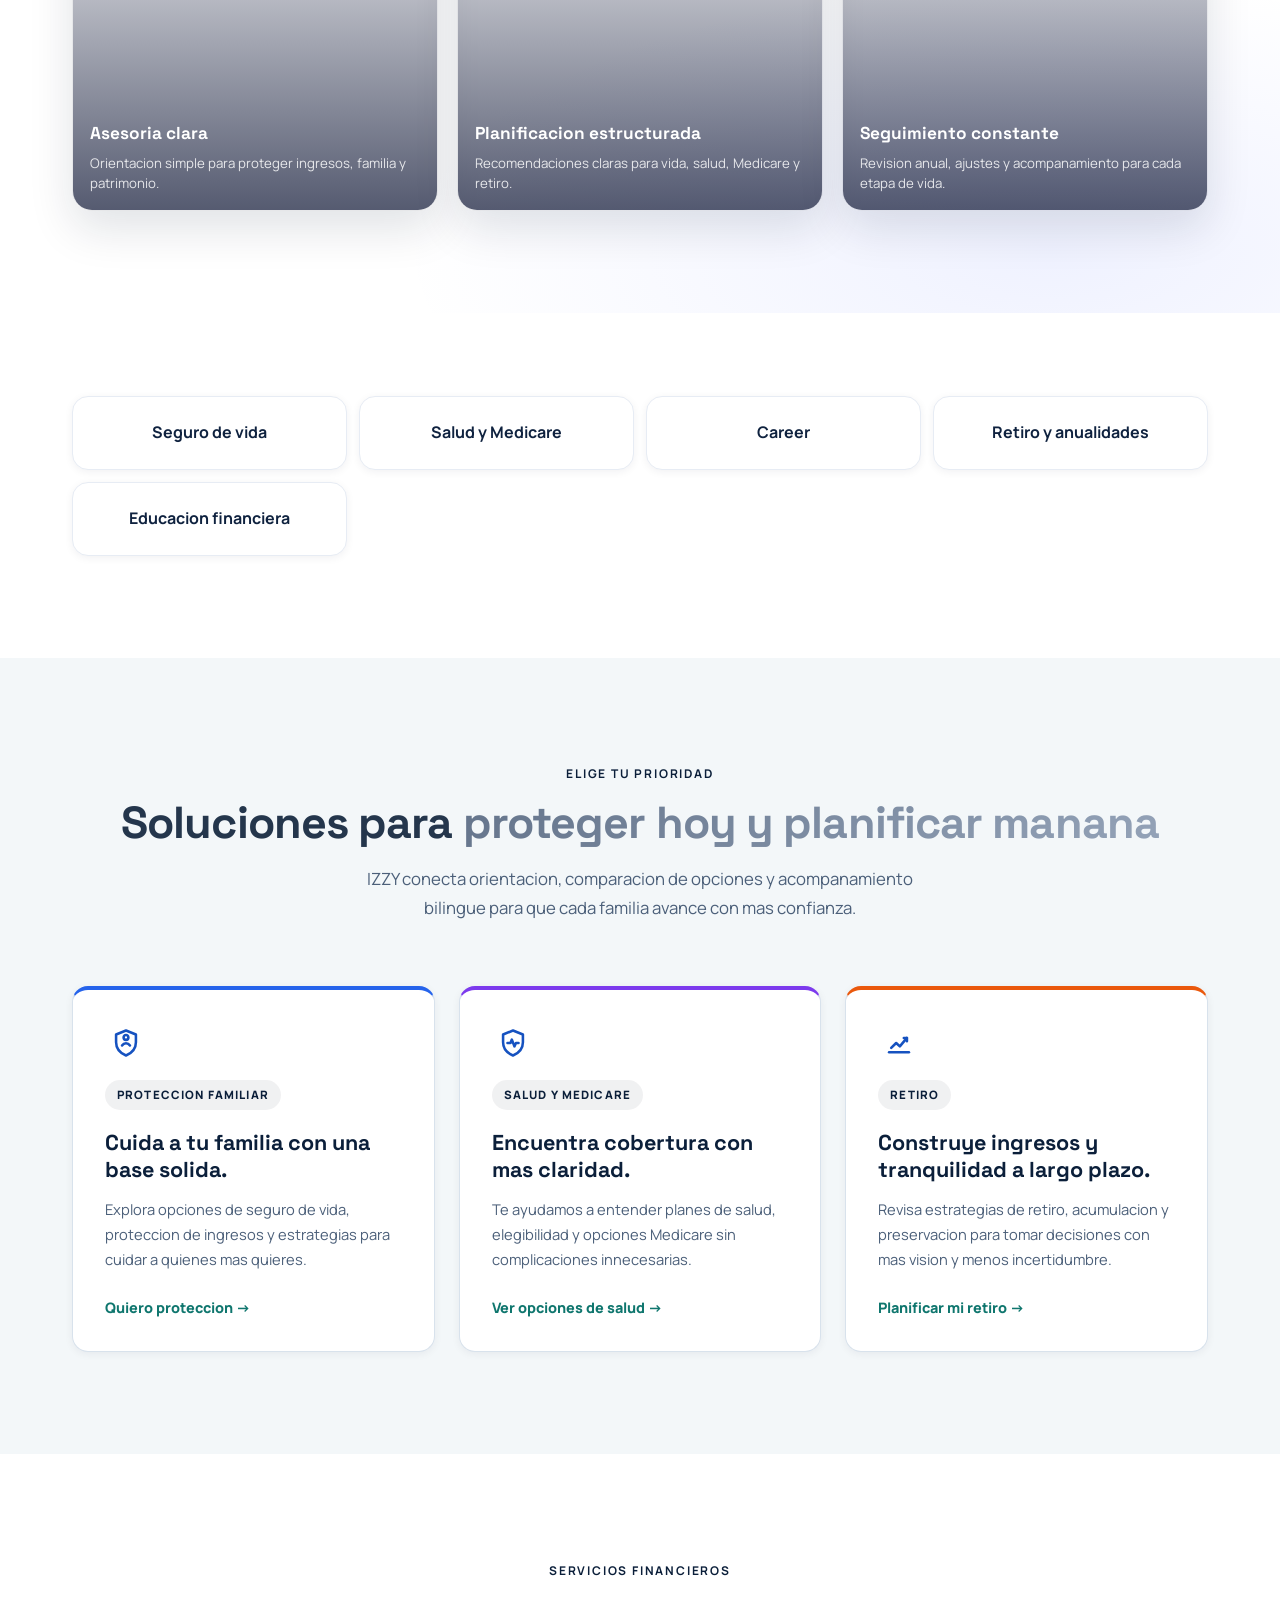
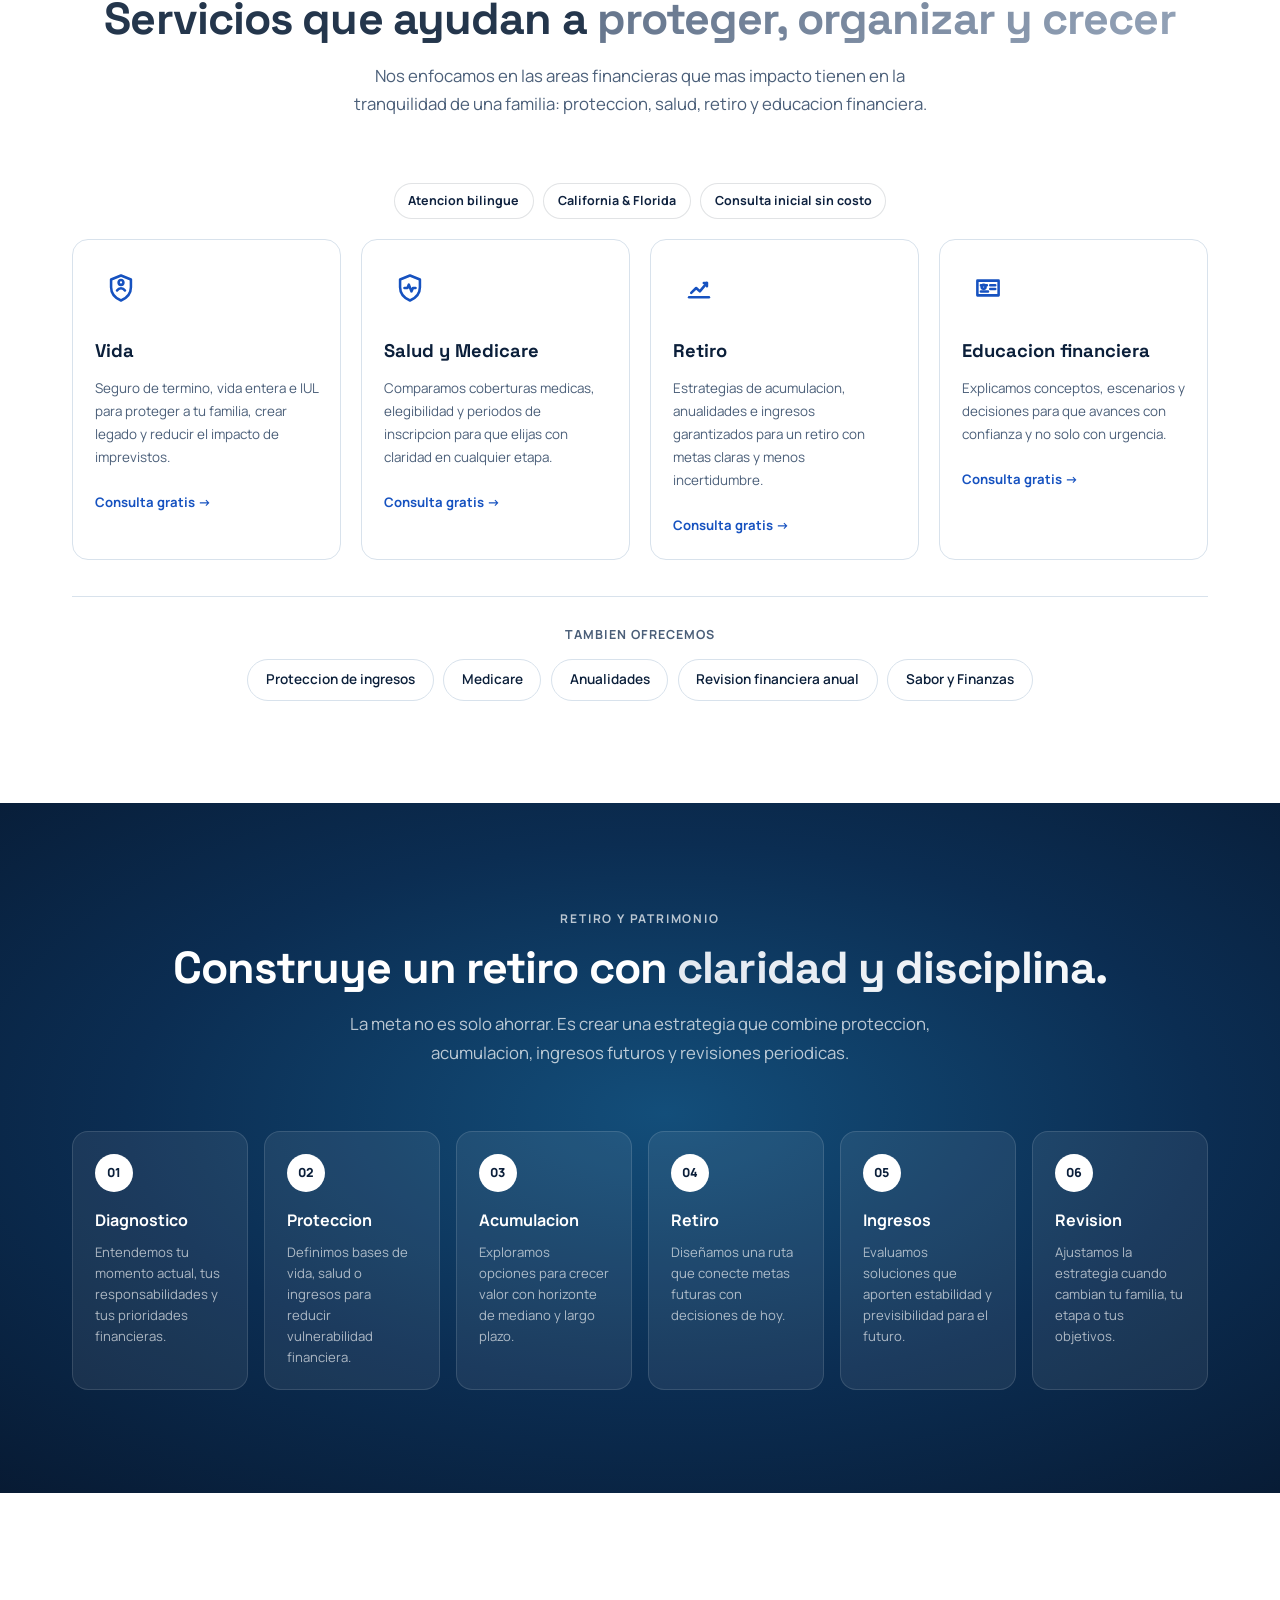
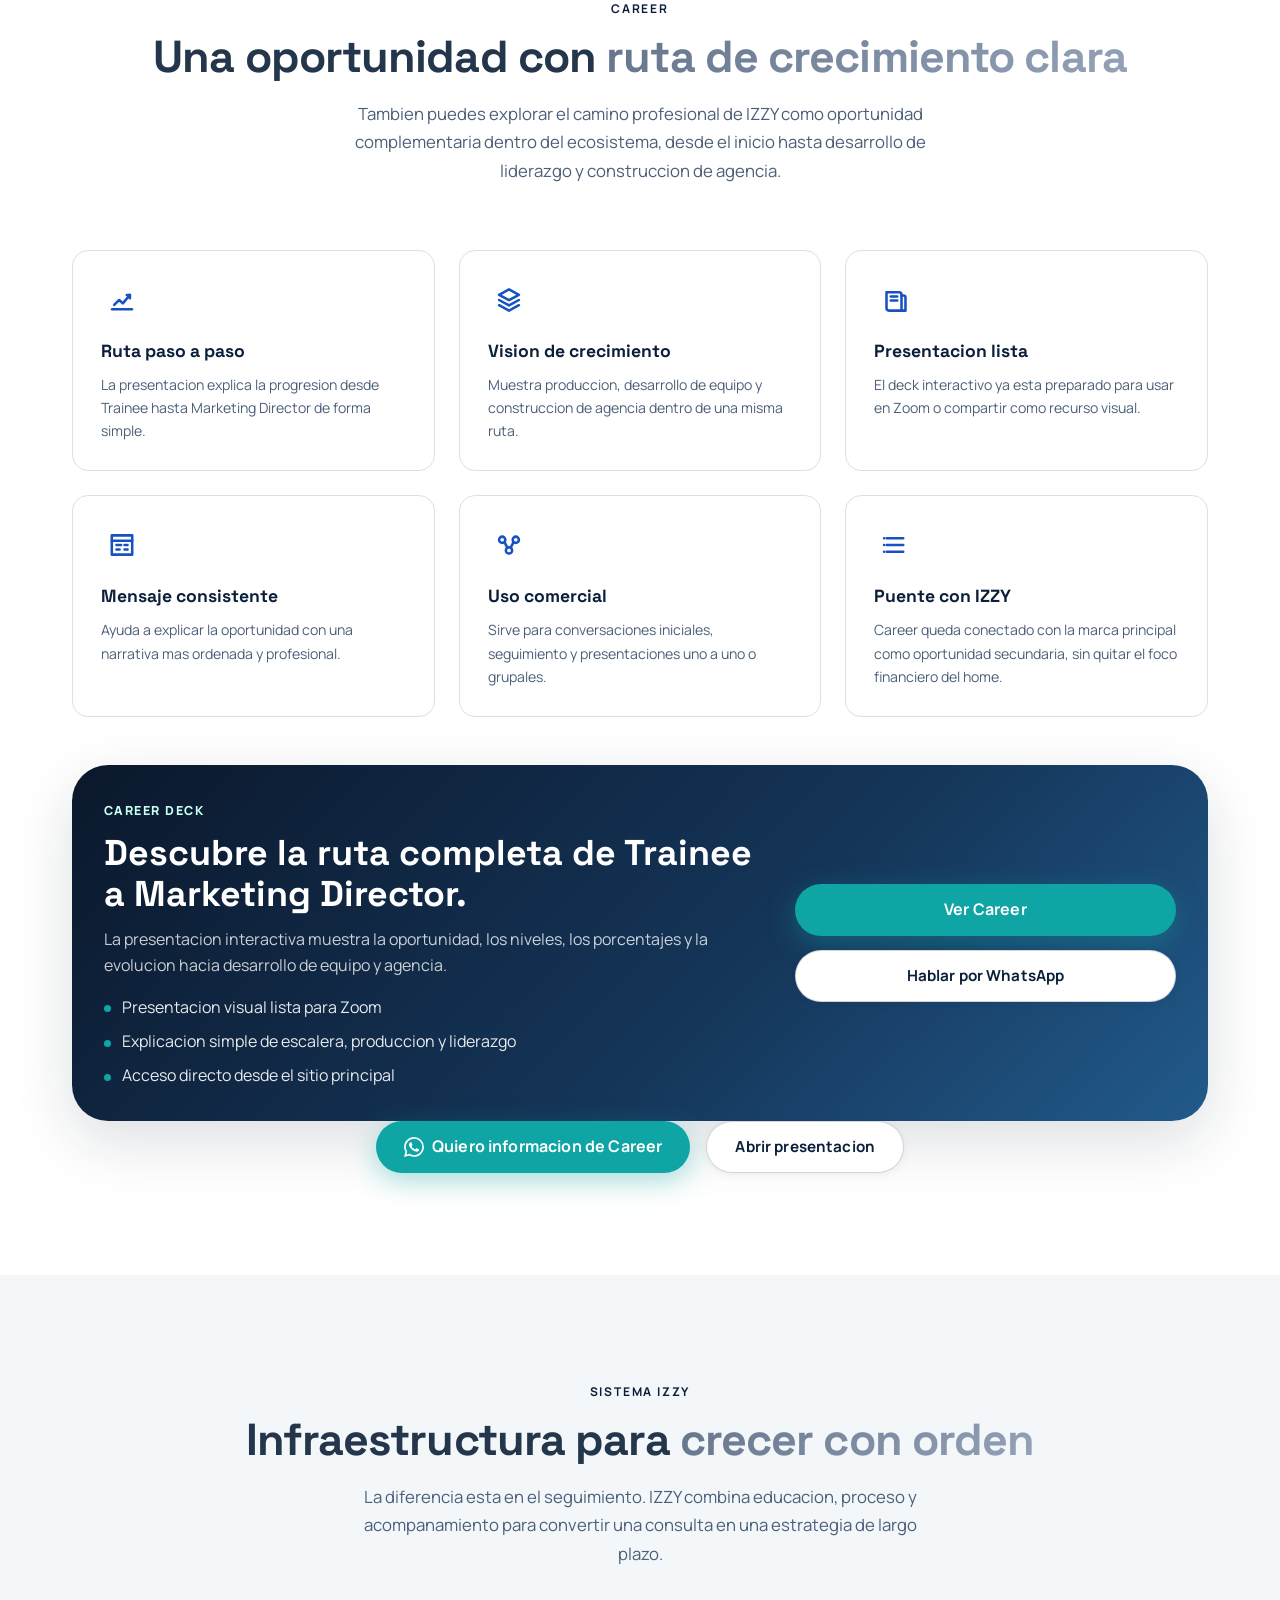
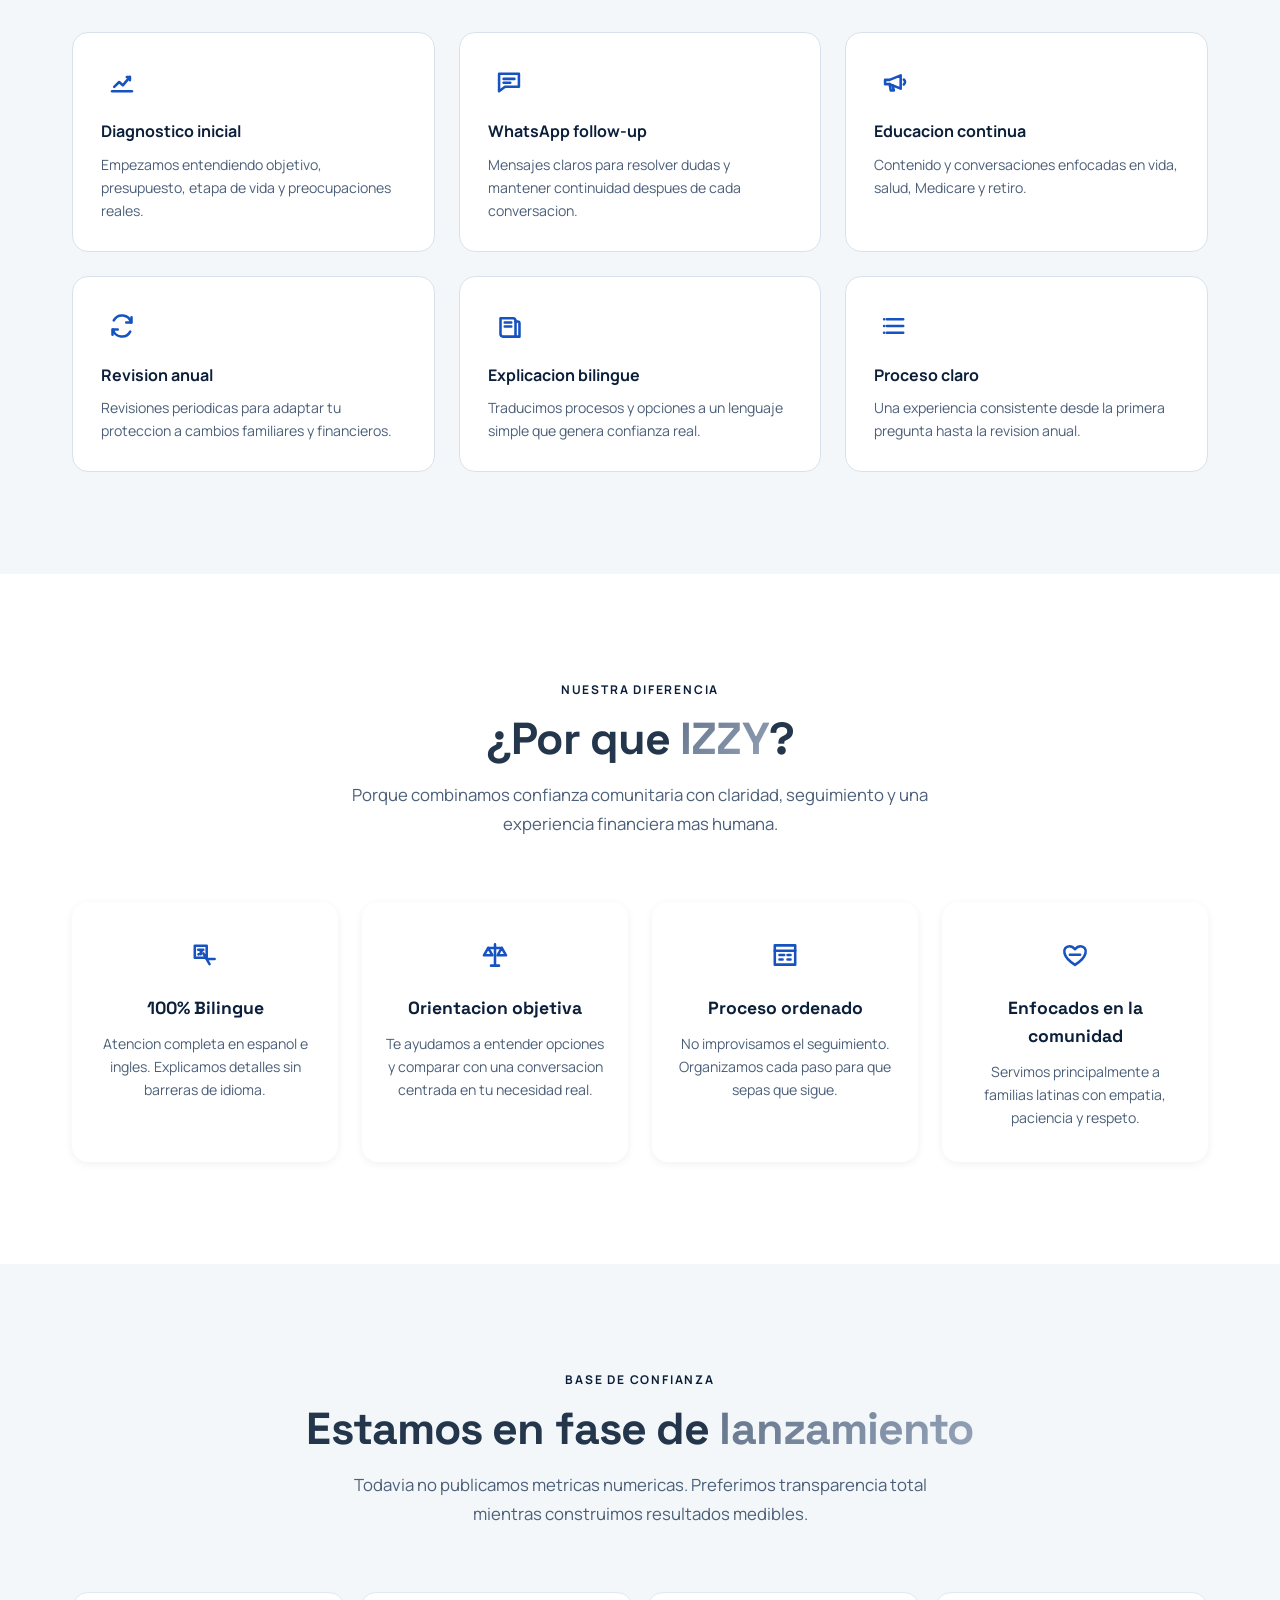
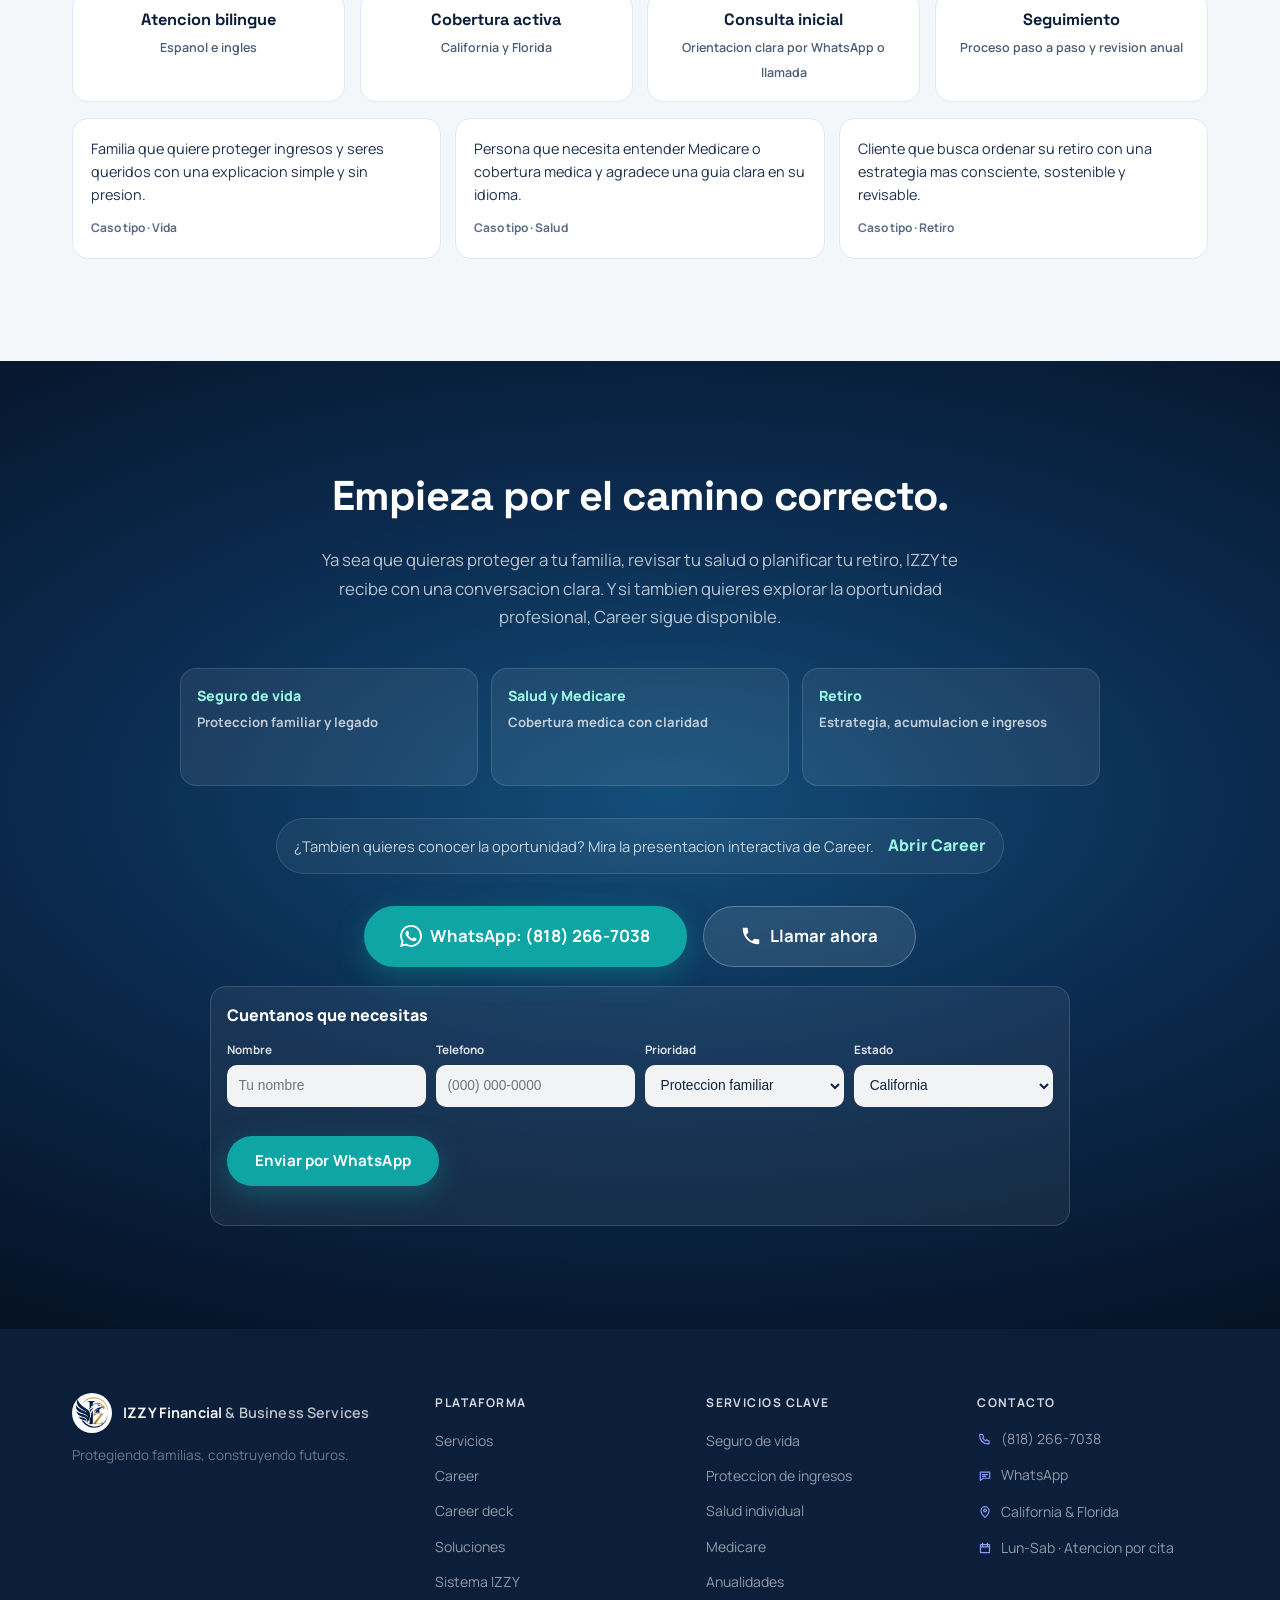
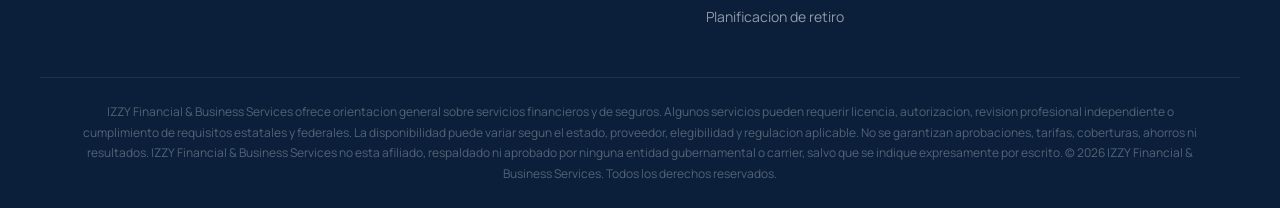
==== commit 325e7a4f: "Add Sabor y Finanzas RSVP landing" ====
--- a/index.html
+++ b/index.html
@@ -146,6 +146,7 @@
           <li><a href="#servicios" class="nav__link" id="nav-modelo">Vida</a></li>
           <li><a href="#agentes" class="nav__link" id="nav-agentes">Career</a></li>
           <li><a href="#modelo" class="nav__link" id="nav-sistema">Retiro</a></li>
+          <li><a href="https://wa.me/18182667038?text=Hola%2C%20quiero%20informacion%20sobre%20alivio%20de%20deuda%20(Mediator%20Debt%20Solutions)." class="nav__link" id="nav-debt" target="_blank" rel="noopener">Mediator Debt Solutions · Alivio de deuda</a></li>
           <li><a href="#contacto" class="nav__link nav__link--cta" id="nav-contacto">Contactanos</a></li>
         </ul>
       </nav>
@@ -181,18 +182,14 @@
           <button class="intent-switch__btn" data-intent="oficina" role="tab" aria-selected="false">Retiro</button>
         </div>
         <div class="hero__ctas reveal" id="hero-ctas">
-          <a href="https://wa.me/18182667038?text=Hola%2C%20quiero%20orientacion%20inicial%20sobre%20proteccion%20familiar." class="btn btn--primary" id="cta-whatsapp-hero" target="_blank" rel="noopener">
+          <a href="https://wa.me/18182667038?text=Hola%2C%20quiero%20orientacion%20inicial%20sobre%20proteccion%20familiar." class="btn btn--primary btn--lg" id="cta-whatsapp-hero" target="_blank" rel="noopener">
             <svg viewBox="0 0 24 24" fill="currentColor" width="20" height="20" aria-hidden="true"><path d="M17.472 14.382c-.297-.149-1.758-.867-2.03-.967-.273-.099-.471-.148-.67.15-.197.297-.767.966-.94 1.164-.173.199-.347.223-.644.075-.297-.15-1.255-.463-2.39-1.475-.883-.788-1.48-1.761-1.653-2.059-.173-.297-.018-.458.13-.606.134-.133.298-.347.446-.52.149-.174.198-.298.298-.497.099-.198.05-.371-.025-.52-.075-.149-.669-1.612-.916-2.207-.242-.579-.487-.5-.669-.51-.173-.008-.371-.01-.57-.01-.198 0-.52.074-.792.372-.272.297-1.04 1.016-1.04 2.479 0 1.462 1.065 2.875 1.213 3.074.149.198 2.096 3.2 5.077 4.487.709.306 1.262.489 1.694.625.712.227 1.36.195 1.871.118.571-.085 1.758-.719 2.006-1.413.248-.694.248-1.289.173-1.413-.074-.124-.272-.198-.57-.347m-5.421 7.403h-.004a9.87 9.87 0 01-5.031-1.378l-.361-.214-3.741.982.998-3.648-.235-.374a9.86 9.86 0 01-1.51-5.26c.001-5.45 4.436-9.884 9.888-9.884 2.64 0 5.122 1.03 6.988 2.898a9.825 9.825 0 012.893 6.994c-.003 5.45-4.437 9.884-9.885 9.884m8.413-18.297A11.815 11.815 0 0012.05 0C5.495 0 .16 5.335.157 11.892c0 2.096.547 4.142 1.588 5.945L.057 24l6.305-1.654a11.882 11.882 0 005.683 1.448h.005c6.554 0 11.89-5.335 11.893-11.893a11.821 11.821 0 00-3.48-8.413z"/></svg>
             Empezar consulta
           </a>
-          <a href="career/" class="btn btn--secondary" id="cta-agent-hero">
-            <svg viewBox="0 0 24 24" fill="currentColor" width="20" height="20" aria-hidden="true"><path d="M6.62 10.79c1.44 2.83 3.76 5.14 6.59 6.59l2.2-2.2c.27-.27.67-.36 1.02-.24 1.12.37 2.33.57 3.57.57.55 0 1 .45 1 1V20c0 .55-.45 1-1 1-9.39 0-17-7.61-17-17 0-.55.45-1 1-1h3.5c.55 0 1 .45 1 1 0 1.25.2 2.45.57 3.57.11.35.03.74-.25 1.02l-2.2 2.2z"/></svg>
-            Explorar Career
-          </a>
-          <a href="https://wa.me/18182667038?text=Hola%2C%20quiero%20hablar%20con%20un%20asesor%20sobre%20servicios%20financieros." class="btn btn--outline-white" id="cta-office-hero" target="_blank" rel="noopener">
-            Hablar con un asesor
-          </a>
-        </div>
+        </div>
+        <a href="career/" class="hero__career-link reveal" id="cta-agent-hero">
+          ¿Buscas una oportunidad profesional? Explorar Career
+        </a>
         <div class="trust-strip reveal" id="trust-strip" aria-label="Senales de confianza">
           <span>Atencion bilingue</span>
           <span>California &amp; Florida</span>
@@ -377,55 +374,41 @@
         <span class="services-pill">California &amp; Florida</span>
         <span class="services-pill">Consulta inicial sin costo</span>
       </div>
-      <div class="services-grid" id="services-grid">
-        <article class="service-card reveal" id="card-auto">
-          <div class="service-card__icon" aria-hidden="true"><svg class="site-icon"><use href="#icon-auto"></use></svg></div>
-          <h3 class="service-card__title">Seguro de vida</h3>
-          <p class="service-card__desc">Opciones de termino, vida entera e IUL para proteger a tu familia, crear legado y fortalecer tu plan financiero.</p>
-          <a href="https://wa.me/18182667038?text=Quiero%20informacion%20sobre%20seguro%20de%20vida" class="service-card__link" id="link-auto" target="_blank" rel="noopener">Consulta gratis →</a>
-        </article>
-        <article class="service-card reveal" id="card-vida">
+      <div class="services-grid services-grid--featured" id="services-grid">
+        <article class="service-card service-card--featured reveal" id="card-vida">
           <div class="service-card__icon" aria-hidden="true"><svg class="site-icon"><use href="#icon-shield-family"></use></svg></div>
-          <h3 class="service-card__title">Proteccion de ingresos</h3>
-          <p class="service-card__desc">Estrategias para reducir el impacto financiero de eventos inesperados y mantener estabilidad en casa.</p>
-          <a href="https://wa.me/18182667038?text=Quiero%20informacion%20sobre%20proteccion%20de%20ingresos" class="service-card__link" id="link-vida" target="_blank" rel="noopener">Consulta gratis →</a>
-        </article>
-        <article class="service-card reveal" id="card-taxes-main">
+          <h3 class="service-card__title">Vida</h3>
+          <p class="service-card__desc">Seguro de termino, vida entera e IUL para proteger a tu familia, crear legado y reducir el impacto de imprevistos.</p>
+          <a href="https://wa.me/18182667038?text=Quiero%20informacion%20sobre%20seguro%20de%20vida" class="service-card__link" id="link-vida" target="_blank" rel="noopener">Consulta gratis →</a>
+        </article>
+        <article class="service-card service-card--featured reveal" id="card-salud">
           <div class="service-card__icon" aria-hidden="true"><svg class="site-icon"><use href="#icon-medical-shield"></use></svg></div>
-          <h3 class="service-card__title">Salud individual y familiar</h3>
-          <p class="service-card__desc">Orientacion para comparar coberturas medicas y elegir una opcion alineada a tu presupuesto y tus necesidades.</p>
-          <a href="https://wa.me/18182667038?text=Quiero%20informacion%20sobre%20planes%20de%20salud" class="service-card__link" id="link-taxes-main" target="_blank" rel="noopener">Consulta gratis →</a>
-        </article>
-        <article class="service-card reveal" id="card-itin">
-          <div class="service-card__icon" aria-hidden="true"><svg class="site-icon"><use href="#icon-medical-cross"></use></svg></div>
-          <h3 class="service-card__title">Medicare</h3>
-          <p class="service-card__desc">Acompanamiento para entender elegibilidad, periodos de inscripcion y diferencias entre las opciones disponibles.</p>
-          <a href="https://wa.me/18182667038?text=Quiero%20informacion%20sobre%20Medicare" class="service-card__link" id="link-itin" target="_blank" rel="noopener">Consulta gratis →</a>
-        </article>
-        <article class="service-card reveal" id="card-comercial">
-          <div class="service-card__icon" aria-hidden="true"><svg class="site-icon"><use href="#icon-briefcase"></use></svg></div>
-          <h3 class="service-card__title">Anualidades</h3>
-          <p class="service-card__desc">Soluciones enfocadas en acumulacion, proteccion del capital e ingresos para etapas de retiro.</p>
-          <a href="https://wa.me/18182667038?text=Quiero%20informacion%20sobre%20anualidades" class="service-card__link" id="link-comercial" target="_blank" rel="noopener">Consulta gratis →</a>
-        </article>
-        <article class="service-card reveal" id="card-taxes">
-          <div class="service-card__icon" aria-hidden="true"><svg class="site-icon"><use href="#icon-document"></use></svg></div>
-          <h3 class="service-card__title">Planificacion de retiro</h3>
-          <p class="service-card__desc">Conversaciones claras para alinear metas de retiro, horizonte de tiempo y opciones de construccion patrimonial.</p>
-          <a href="https://wa.me/18182667038?text=Quiero%20informacion%20sobre%20planificacion%20de%20retiro" class="service-card__link" id="link-taxes" target="_blank" rel="noopener">Consulta gratis →</a>
-        </article>
-        <article class="service-card reveal" id="card-dmv">
+          <h3 class="service-card__title">Salud y Medicare</h3>
+          <p class="service-card__desc">Comparamos coberturas medicas, elegibilidad y periodos de inscripcion para que elijas con claridad en cualquier etapa.</p>
+          <a href="https://wa.me/18182667038?text=Quiero%20informacion%20sobre%20planes%20de%20salud" class="service-card__link" id="link-salud" target="_blank" rel="noopener">Consulta gratis →</a>
+        </article>
+        <article class="service-card service-card--featured reveal" id="card-retiro">
+          <div class="service-card__icon" aria-hidden="true"><svg class="site-icon"><use href="#icon-growth"></use></svg></div>
+          <h3 class="service-card__title">Retiro</h3>
+          <p class="service-card__desc">Estrategias de acumulacion, anualidades e ingresos garantizados para un retiro con metas claras y menos incertidumbre.</p>
+          <a href="https://wa.me/18182667038?text=Quiero%20informacion%20sobre%20planificacion%20de%20retiro" class="service-card__link" id="link-retiro" target="_blank" rel="noopener">Consulta gratis →</a>
+        </article>
+        <article class="service-card service-card--featured reveal" id="card-educacion">
           <div class="service-card__icon" aria-hidden="true"><svg class="site-icon"><use href="#icon-license"></use></svg></div>
           <h3 class="service-card__title">Educacion financiera</h3>
           <p class="service-card__desc">Explicamos conceptos, escenarios y decisiones para que avances con confianza y no solo con urgencia.</p>
-          <a href="https://wa.me/18182667038?text=Quiero%20informacion%20sobre%20educacion%20financiera" class="service-card__link" id="link-dmv" target="_blank" rel="noopener">Consulta gratis →</a>
-        </article>
-        <article class="service-card reveal" id="card-negocio">
-          <div class="service-card__icon" aria-hidden="true"><svg class="site-icon"><use href="#icon-building"></use></svg></div>
-          <h3 class="service-card__title">Revision financiera anual</h3>
-          <p class="service-card__desc">Revisamos cambios de etapa, prioridades familiares y cobertura actual para mantener tu estrategia actualizada.</p>
-          <a href="https://wa.me/18182667038?text=Quiero%20agendar%20una%20revision%20financiera%20anual" class="service-card__link" id="link-negocio" target="_blank" rel="noopener">Consulta gratis →</a>
-        </article>
+          <a href="https://wa.me/18182667038?text=Quiero%20informacion%20sobre%20educacion%20financiera" class="service-card__link" id="link-educacion" target="_blank" rel="noopener">Consulta gratis →</a>
+        </article>
+      </div>
+      <div class="services-secondary reveal" id="services-secondary">
+        <span class="services-secondary__label" id="services-secondary-label">Tambien ofrecemos</span>
+        <div class="services-secondary__list">
+          <a href="https://wa.me/18182667038?text=Quiero%20informacion%20sobre%20proteccion%20de%20ingresos" class="services-secondary__item" target="_blank" rel="noopener">Proteccion de ingresos</a>
+          <a href="https://wa.me/18182667038?text=Quiero%20informacion%20sobre%20Medicare" class="services-secondary__item" target="_blank" rel="noopener">Medicare</a>
+          <a href="https://wa.me/18182667038?text=Quiero%20informacion%20sobre%20anualidades" class="services-secondary__item" target="_blank" rel="noopener">Anualidades</a>
+          <a href="https://wa.me/18182667038?text=Quiero%20agendar%20una%20revision%20financiera%20anual" class="services-secondary__item" target="_blank" rel="noopener">Revision financiera anual</a>
+          <a href="sabor-y-finanzas.html" class="services-secondary__item">Sabor y Finanzas</a>
+        </div>
       </div>
     </div>
   </section>
@@ -678,6 +661,7 @@
         </div>
         <form class="lead-form" id="lead-form" aria-label="Formulario de contacto inicial" novalidate>
           <h3 class="lead-form__title">Cuentanos que necesitas</h3>
+          <p class="lead-form__context" id="lead-form-context" hidden></p>
           <div class="lead-form__grid">
             <label class="lead-form__field">
               <span id="lead-name-label">Nombre</span>
@@ -689,7 +673,7 @@
               <input type="tel" id="lead-phone" name="phone" placeholder="(000) 000-0000" required aria-labelledby="lead-phone-label" aria-describedby="lead-phone-error" />
               <small class="lead-form__error" id="lead-phone-error"></small>
             </label>
-            <label class="lead-form__field">
+            <label class="lead-form__field" id="lead-intent-field">
               <span id="lead-intent-label">Prioridad</span>
               <select id="lead-intent" name="intent" required aria-labelledby="lead-intent-label" aria-describedby="lead-intent-error">
                 <option value="client">Proteccion familiar</option>
@@ -698,7 +682,7 @@
               </select>
               <small class="lead-form__error" id="lead-intent-error"></small>
             </label>
-            <label class="lead-form__field">
+            <label class="lead-form__field" id="lead-state-field">
               <span id="lead-state-label">Estado</span>
               <select id="lead-state" name="state" required aria-labelledby="lead-state-label" aria-describedby="lead-state-error">
                 <option value="ca">California</option>
--- a/styles.css
+++ b/styles.css
@@ -418,7 +418,25 @@
   flex-wrap: wrap;
   gap: 1rem;
   justify-content: center;
-  margin-bottom: 1.5rem;
+  margin-bottom: 1rem;
+}
+
+.hero__career-link {
+  display: inline-flex;
+  align-items: center;
+  gap: .35rem;
+  color: rgba(255,255,255,.6);
+  font-size: .85rem;
+  font-weight: 600;
+  text-decoration: underline;
+  text-underline-offset: 3px;
+  text-decoration-color: rgba(255,255,255,.3);
+  margin-bottom: 1.75rem;
+  transition: color var(--transition), text-decoration-color var(--transition);
+}
+.hero__career-link:hover {
+  color: rgba(255,255,255,.9);
+  text-decoration-color: rgba(255,255,255,.7);
 }
 
 .trust-strip {
@@ -843,6 +861,60 @@
   grid-template-columns: repeat(auto-fill, minmax(270px, 1fr));
   gap: 1rem;
 }
+.services-grid--featured {
+  grid-template-columns: repeat(4, minmax(0, 1fr));
+  gap: 1.25rem;
+}
+.service-card--featured {
+  padding: 1.75rem 1.5rem;
+}
+.service-card--featured .service-card__icon {
+  width: 52px;
+  height: 52px;
+  margin-bottom: 1.4rem;
+}
+.service-card--featured .service-card__title {
+  font-size: 1.15rem;
+}
+
+.services-secondary {
+  margin-top: 2.25rem;
+  padding-top: 1.75rem;
+  border-top: 1px solid var(--c-border);
+  text-align: center;
+}
+.services-secondary__label {
+  display: block;
+  font-size: .78rem;
+  font-weight: 700;
+  text-transform: uppercase;
+  letter-spacing: .08em;
+  color: var(--c-text-muted);
+  margin-bottom: .9rem;
+}
+.services-secondary__list {
+  display: flex;
+  flex-wrap: wrap;
+  justify-content: center;
+  gap: .6rem;
+}
+.services-secondary__item {
+  display: inline-flex;
+  align-items: center;
+  padding: .55rem 1.1rem;
+  border-radius: 999px;
+  border: 1px solid var(--c-border);
+  background: var(--c-white);
+  color: var(--c-navy);
+  font-size: .85rem;
+  font-weight: 600;
+  transition: border-color var(--transition), color var(--transition), transform var(--transition);
+}
+.services-secondary__item:hover {
+  border-color: rgba(22,82,192,.4);
+  color: #1652c0;
+  transform: translateY(-2px);
+}
 
 .service-card {
   background: var(--c-white);
@@ -1391,6 +1463,16 @@
   font-size: 1rem;
   font-weight: 800;
   margin-bottom: .75rem;
+}
+.lead-form__context {
+  margin: -.1rem 0 .9rem;
+  padding: .9rem 1rem;
+  border-radius: 16px;
+  background: linear-gradient(135deg, rgba(255,255,255,.16), rgba(212,175,55,.14));
+  border: 1px solid rgba(255,255,255,.16);
+  color: #fff;
+  font-size: .88rem;
+  line-height: 1.6;
 }
 .lead-form__grid {
   display: grid;
@@ -1533,6 +1615,12 @@
 /* ============================================================
    RESPONSIVE
    ============================================================ */
+@media (min-width: 769px) and (max-width: 1180px) {
+  .logo__text { font-size: .84rem; }
+  .nav__list { gap: 0; }
+  .nav__link { padding: .45rem .55rem; font-size: .78rem; }
+}
+
 @media (max-width: 768px) {
   .logo__text {
     font-size: .8rem;
@@ -1601,6 +1689,12 @@
     grid-template-columns: 1fr;
   }
   .services-topbar {
+    justify-content: flex-start;
+  }
+  .services-grid--featured {
+    grid-template-columns: repeat(2, minmax(0, 1fr));
+  }
+  .services-secondary__list {
     justify-content: flex-start;
   }
   .growth-roadmap {
@@ -1708,6 +1802,7 @@
 
   .hero__subtitle { margin-left: 0; margin-right: 0; }
   .hero__ctas { justify-content: flex-start; }
+  .hero__career-link { justify-content: flex-start; }
   .trust-strip { margin-left: 0; margin-right: auto; justify-content: flex-start; border-radius: var(--radius-md); }
   .hero__stats { justify-content: flex-start; }
   .intent-switch { display: inline-flex; }
